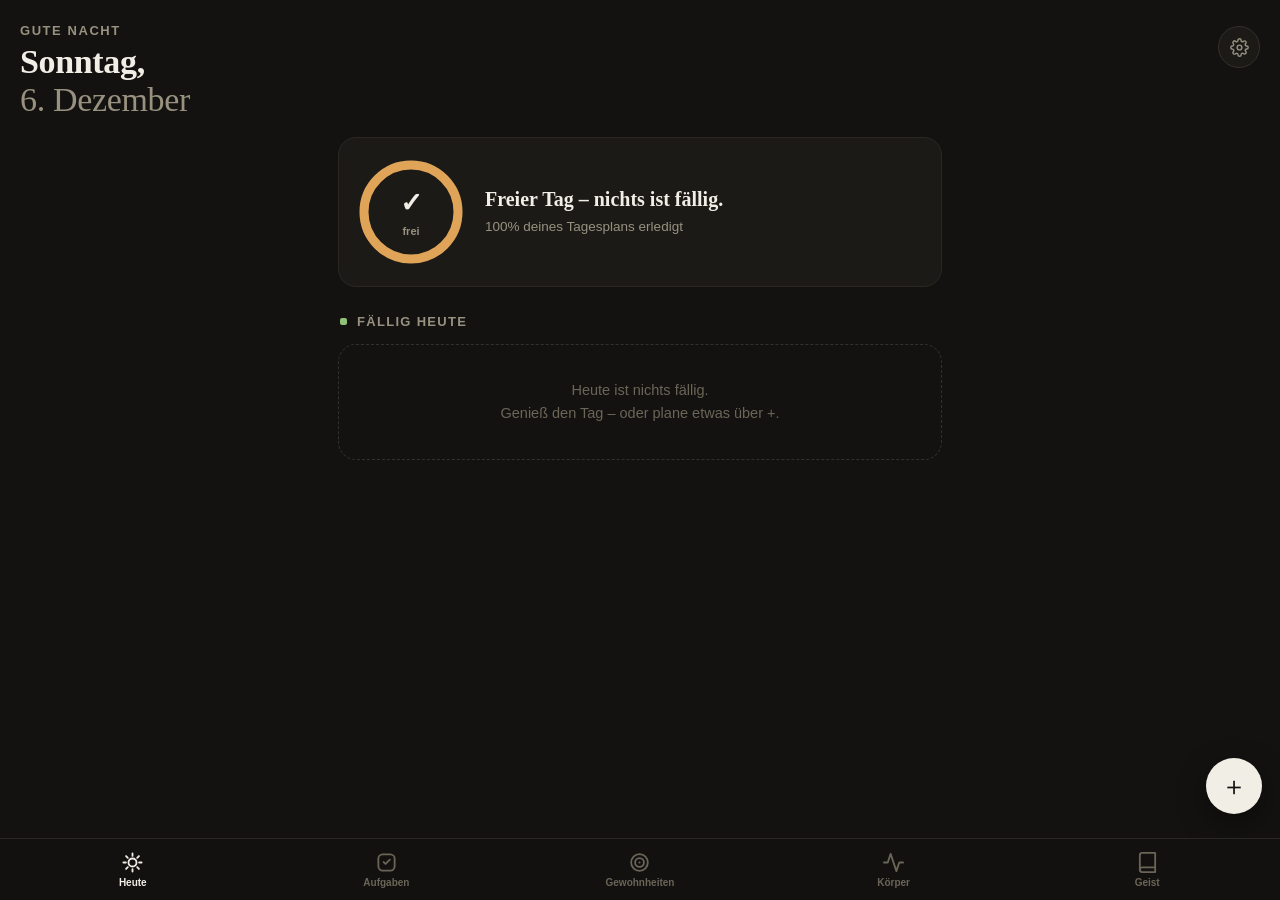
==== index.html @ 303cb633 "Add files via upload" ====
<!DOCTYPE html>
<html lang="de">
<head>
<meta charset="UTF-8">
<meta name="viewport" content="width=device-width, initial-scale=1.0, viewport-fit=cover">
<meta name="theme-color" content="#131210">
<title>Tagwerk</title>
<link rel="manifest" href="manifest.webmanifest">
<link rel="apple-touch-icon" href="apple-touch-icon.png">
<link rel="icon" type="image/png" sizes="192x192" href="icon-192.png">
<meta name="apple-mobile-web-app-capable" content="yes">
<meta name="apple-mobile-web-app-status-bar-style" content="black">
<meta name="apple-mobile-web-app-title" content="Tagwerk">
<style>
/* ============================================================
   MEIN TAG — Paper & Ink
   Warmes Tinten-Dunkel / Papier-Hell, Serifen-Akzente,
   Bottom-Sheets, Tages-Dashboard.
   ============================================================ */
:root {
  --bg: #131210;
  --surface: #1c1a17;
  --surface2: #262320;
  --border: #34302a;
  --hairline: #2b2823;
  --text: #f1eee6;
  --muted: #98917f;
  --faint: #6b6558;

  --todo: #8fc178;      /* Moos */
  --habit: #7aa5f0;     /* Kobalt */
  --avoid: #e8796a;     /* Ziegel */
  --sport: #e0a458;     /* Bernstein */
  --run: #52bfae;       /* Jade */
  --skill: #de8fbb;     /* Magenta */
  --media: #b394dd;     /* Flieder */

  --ink-on-accent: #16130d;
  --shadow: 0 10px 30px rgba(0,0,0,.4);
  --serif: ui-serif, Georgia, "Times New Roman", serif;
  --sans: -apple-system, BlinkMacSystemFont, "SF Pro Text", "Segoe UI", Roboto, sans-serif;
}
body.light {
  --bg: #f5f3ed;
  --surface: #fdfcf8;
  --surface2: #edeae1;
  --border: #ddd7c9;
  --hairline: #e6e1d5;
  --text: #23211b;
  --muted: #7d7666;
  --faint: #a9a291;

  --todo: #4c8040;
  --habit: #3061c9;
  --avoid: #bc4433;
  --sport: #a8721f;
  --run: #178272;
  --skill: #b04f8b;
  --media: #7752b3;

  --ink-on-accent: #fffdf6;
  --shadow: 0 10px 26px rgba(60,50,30,.12);
}

* { margin: 0; padding: 0; box-sizing: border-box; -webkit-tap-highlight-color: transparent; }
html { color-scheme: dark; }
body.light { color-scheme: light; }
body {
  background: var(--bg); color: var(--text);
  font-family: var(--sans); font-size: 16px; line-height: 1.45;
  min-height: 100dvh;
  padding-bottom: calc(86px + env(safe-area-inset-bottom));
  transition: background .3s, color .3s;
}

/* ---------- Kopf ---------- */
header.top {
  display: flex; align-items: flex-start; justify-content: space-between;
  padding: max(22px, env(safe-area-inset-top)) 20px 4px;
}
.overline { font-size: 13px; font-weight: 600; letter-spacing: .12em; text-transform: uppercase; color: var(--muted); }
h1.date {
  font-family: var(--serif); font-weight: 600; font-size: 34px; line-height: 1.12;
  letter-spacing: -.01em; margin-top: 2px;
}
h1.date em { font-style: normal; color: var(--muted); font-weight: 400; }
.gear {
  width: 42px; height: 42px; border-radius: 50%; flex-shrink: 0; margin-top: 4px;
  border: 1px solid var(--border); background: var(--surface); color: var(--muted);
  display: grid; place-items: center; cursor: pointer;
}
.gear svg { width: 19px; height: 19px; }

main { padding: 14px 18px 0; max-width: 640px; margin: 0 auto; }

.view { display: none; }
.view.visible { display: block; animation: viewIn .3s ease; }
@keyframes viewIn { from { opacity: 0; transform: translateY(6px); } to { opacity: 1; transform: none; } }

/* ---------- Abschnitts-Titel ---------- */
.sect { display: flex; align-items: baseline; gap: 10px; margin: 26px 2px 12px; }
.sect:first-child { margin-top: 10px; }
.sect .tick { width: 7px; height: 7px; border-radius: 2px; transform: translateY(-1px); }
.sect h2 { font-size: 13px; font-weight: 700; letter-spacing: .1em; text-transform: uppercase; color: var(--muted); flex: 1; }
.sect .sect-act {
  border: none; background: none; color: var(--muted); font-size: 13px; font-weight: 600;
  cursor: pointer; font-family: var(--sans);
}

/* ---------- Karten & Zeilen ---------- */
.card {
  background: var(--surface); border: 1px solid var(--hairline);
  border-radius: 18px; padding: 16px; margin-bottom: 10px;
}
.row {
  display: flex; align-items: center; gap: 13px;
  background: var(--surface); border: 1px solid var(--hairline);
  border-radius: 16px; padding: 13px 15px; margin-bottom: 8px;
  position: relative; touch-action: pan-y;
  animation: rowIn .3s ease backwards;
}
@keyframes rowIn { from { opacity: 0; transform: translateY(8px); } to { opacity: 1; transform: none; } }
.row .grow { flex: 1; min-width: 0; }
.row .t { font-size: 16px; font-weight: 600; overflow-wrap: break-word; }
.row .s { font-size: 13px; color: var(--muted); margin-top: 2px; display: flex; gap: 10px; flex-wrap: wrap; }
.row .s .prev { flex: 1 1 100%; min-width: 0; white-space: nowrap; overflow: hidden; text-overflow: ellipsis; }
.row.done .t { color: var(--faint); text-decoration: line-through; text-decoration-color: var(--faint); }

.ring-check {
  width: 27px; height: 27px; border-radius: 50%; flex-shrink: 0;
  border: 2px solid var(--border); background: transparent; color: var(--ink-on-accent);
  font-size: 15px; font-weight: 800; line-height: 1; cursor: pointer;
  display: grid; place-items: center; transition: background .18s, border-color .18s, transform .18s;
}
.ring-check.on { animation: pop .3s ease; }
@keyframes pop { 45% { transform: scale(1.22); } }

.overdue { color: var(--avoid); font-weight: 700; }
.chip-badge {
  font-size: 12px; font-weight: 700; padding: 2px 9px; border-radius: 999px;
  background: var(--surface2); color: var(--muted);
}

.empty-state {
  text-align: center; color: var(--faint); font-size: 14.5px; line-height: 1.6;
  padding: 34px 20px; border: 1px dashed var(--border); border-radius: 18px; margin-bottom: 10px;
}
.hint { font-size: 12.5px; color: var(--faint); margin: 2px 4px 12px; }

/* ---------- Segmente ---------- */
.seg { display: flex; gap: 4px; background: var(--surface2); border-radius: 12px; padding: 4px; margin: 6px 0 16px; }
.seg button {
  flex: 1; border: none; background: transparent; color: var(--muted);
  padding: 9px 2px; border-radius: 9px; font-size: 13.5px; font-weight: 700; cursor: pointer;
  font-family: var(--sans); transition: background .2s, color .2s;
}
.seg button.on { background: var(--surface); color: var(--text); box-shadow: 0 2px 8px rgba(0,0,0,.18); }
.seg button.on::after {
  content: ""; display: block; width: 16px; height: 3px; border-radius: 2px;
  margin: 3px auto 0; background: var(--seg-accent, var(--text));
}

/* ---------- Heute: Ring ---------- */
.today-hero { display: flex; align-items: center; gap: 20px; padding: 20px 18px; }
.ringwrap { position: relative; width: 108px; height: 108px; flex-shrink: 0; }
.ringwrap svg { width: 108px; height: 108px; transform: rotate(-90deg); }
.ring-bg { fill: none; stroke: var(--surface2); stroke-width: 9; }
.ring-fg {
  fill: none; stroke: var(--todo); stroke-width: 9; stroke-linecap: round;
  transition: stroke-dashoffset .7s cubic-bezier(.3,.9,.3,1), stroke .3s;
}
.ring-label {
  position: absolute; inset: 0; display: grid; place-items: center;
  font-family: var(--serif); font-size: 27px; font-weight: 600;
}
.ring-label small { display: block; font-family: var(--sans); font-size: 11px; color: var(--muted); text-align: center; font-weight: 600; }
.today-hero .msg { flex: 1; }
.today-hero .msg .m1 { font-family: var(--serif); font-size: 20px; font-weight: 600; line-height: 1.25; }
.today-hero .msg .m2 { font-size: 13.5px; color: var(--muted); margin-top: 5px; }

.shield-strip { display: flex; gap: 8px; overflow-x: auto; padding: 2px 2px 6px; scrollbar-width: none; }
.shield-strip::-webkit-scrollbar { display: none; }
.shield {
  flex-shrink: 0; display: flex; align-items: baseline; gap: 7px;
  border: 1px solid var(--hairline); background: var(--surface);
  border-radius: 999px; padding: 8px 14px; cursor: pointer;
}
.shield b { font-family: var(--serif); font-size: 17px; color: var(--avoid); }
.shield span { font-size: 13px; color: var(--muted); max-width: 130px; white-space: nowrap; overflow: hidden; text-overflow: ellipsis; }

.mini-ex { display: flex; flex-wrap: wrap; gap: 6px; margin-top: 10px; }
.mini-ex .me {
  font-size: 12.5px; font-weight: 600; padding: 4px 10px; border-radius: 999px;
  background: var(--surface2); color: var(--muted);
}
.mini-ex .me.on { background: color-mix(in srgb, var(--sport) 22%, transparent); color: var(--sport); }
.linklike { border: none; background: none; color: var(--muted); font-size: 13.5px; font-weight: 600; cursor: pointer; padding: 8px 2px; font-family: var(--sans); }
.linklike b { color: var(--text); }

/* ---------- Medien: Ordner-Kacheln ---------- */
.tiles { display: grid; grid-template-columns: 1fr 1fr; gap: 10px; }
.tile {
  border: 1px solid var(--hairline); background: var(--surface); border-radius: 18px;
  padding: 16px 14px; text-align: left; cursor: pointer; font-family: var(--sans);
  animation: rowIn .3s ease backwards;
}
.tile .ic { font-size: 26px; }
.tile .n { font-size: 15px; font-weight: 700; color: var(--text); margin-top: 8px; }
.tile .c { font-size: 12.5px; color: var(--muted); margin-top: 2px; }
.media-total { font-family: var(--serif); font-size: 17px; margin: 4px 2px 14px; color: var(--muted); }
.media-total b { color: var(--media); font-weight: 600; }
.tips-btn {
  width: 100%; display: flex; align-items: center; justify-content: center; gap: 8px;
  border: 1px solid var(--hairline); background: var(--surface); color: var(--media);
  border-radius: 14px; padding: 13px; font-size: 14.5px; font-weight: 700; cursor: pointer;
  font-family: var(--sans); margin-bottom: 14px;
}
.back-row { border: none; background: none; color: var(--muted); font-size: 14px; font-weight: 600; cursor: pointer; padding: 2px 2px 12px; font-family: var(--sans); }
.cat-title { font-family: var(--serif); font-size: 22px; font-weight: 600; margin: 0 2px 12px; }

/* Tier-Wertung (S–D) */
.tier-badge {
  min-width: 26px; height: 26px; padding: 0 7px; border-radius: 8px; flex-shrink: 0;
  display: inline-grid; place-items: center;
  font-size: 14px; font-weight: 800; color: #16130d; font-family: var(--sans);
}
.tier-row { display: flex; gap: 8px; }
.tier-row button {
  flex: 1; height: 48px; border-radius: 12px; border: 1px solid var(--hairline);
  background: var(--surface2); color: var(--muted);
  font-size: 17px; font-weight: 800; cursor: pointer; font-family: var(--sans);
  transition: background .15s, color .15s;
}
.tier-row button.on { color: #16130d; border-color: transparent; }
.tl-row { display: flex; gap: 12px; align-items: flex-start; padding: 11px 6px; border-bottom: 1px solid var(--hairline); border-radius: 12px; }
.tl-row:last-of-type { border-bottom: none; }
.tl-items { flex: 1; display: flex; flex-wrap: wrap; gap: 6px; padding-top: 2px; min-height: 27px; }
.tl-item {
  font-size: 13.5px; background: var(--surface2); border-radius: 8px; padding: 5px 11px;
  cursor: grab; user-select: none; -webkit-user-select: none;
}
.tl-empty { color: var(--faint); font-size: 13.5px; font-style: italic; padding-top: 4px; }
.tl-pool {
  display: flex; flex-wrap: wrap; gap: 6px; min-height: 42px; padding: 9px;
  border: 1px dashed var(--border); border-radius: 12px;
}
.tl-over { background: color-mix(in srgb, var(--media) 14%, transparent); }
.tl-dragging { opacity: .35; }
.tl-ghost {
  position: fixed; z-index: 300; pointer-events: none;
  transform: translate(-50%, -130%) rotate(2deg); box-shadow: var(--shadow);
}

/* Einklappbare Skills */
.skill-head { cursor: pointer; }
.skill-head .skill-chev { color: var(--faint); font-size: 18px; line-height: 1; transition: transform .25s; }
.skill-head.open .skill-chev { transform: rotate(90deg); }

/* ---------- Sport ---------- */
.ex-row .val {
  width: 74px; text-align: center; font-family: var(--serif); font-size: 19px; font-weight: 600;
  background: var(--surface2); border: 1px solid transparent; color: var(--text);
  border-radius: 11px; padding: 8px 4px; outline: none;
}
.ex-row .val:focus { border-color: var(--sport); }
.ex-row .unit { font-size: 12px; color: var(--faint); width: 32px; }
.ex-row .ring-check { pointer-events: none; }
.ex-row.done-ex .ring-check { background: var(--sport); border-color: var(--sport); }

.stat-grid { display: flex; gap: 9px; margin-bottom: 12px; }
.stat {
  flex: 1; background: var(--surface); border: 1px solid var(--hairline); border-radius: 16px;
  padding: 13px 8px; text-align: center;
}
.stat .v { font-family: var(--serif); font-size: 21px; font-weight: 600; }
.stat .l { font-size: 10.5px; font-weight: 700; letter-spacing: .07em; text-transform: uppercase; color: var(--faint); margin-top: 3px; }

.duo { display: flex; gap: 9px; margin-bottom: 12px; }
.duo button {
  flex: 1; border: none; border-radius: 14px; padding: 13px 6px;
  font-size: 14.5px; font-weight: 700; cursor: pointer; font-family: var(--sans);
}
.duo .solid { background: var(--duo-accent, var(--sport)); color: var(--ink-on-accent); }
.duo .ghost { background: var(--surface); border: 1px solid var(--hairline); color: var(--text); }

/* Kalender */
.cal-toggle {
  width: 100%; display: flex; align-items: center; justify-content: space-between;
  border: 1px solid var(--hairline); background: var(--surface); color: var(--text);
  border-radius: 14px; padding: 13px 15px; font-size: 14.5px; font-weight: 700;
  cursor: pointer; font-family: var(--sans); margin-bottom: 10px;
}
.cal-toggle .chev { color: var(--faint); transition: transform .25s; }
.cal-toggle.open .chev { transform: rotate(90deg); }
.cal { margin-bottom: 12px; }
.cal-head { display: flex; align-items: center; justify-content: space-between; margin: 4px 2px 10px; }
.cal-title { font-family: var(--serif); font-size: 18px; font-weight: 600; }
.cal-nav {
  width: 34px; height: 34px; border-radius: 10px; border: 1px solid var(--hairline);
  background: var(--surface); color: var(--muted); font-size: 17px; cursor: pointer;
}
.cal-dow { display: grid; grid-template-columns: repeat(7,minmax(0,1fr)); gap: 4px; margin-bottom: 4px; }
.cal-dow span { text-align: center; font-size: 10.5px; font-weight: 700; color: var(--faint); text-transform: uppercase; }
.cal-grid { display: grid; grid-template-columns: repeat(7,minmax(0,1fr)); gap: 4px; }
.cal-cell {
  height: 46px; min-width: 0;
  border-radius: 10px; border: 1px solid var(--hairline); background: var(--surface);
  display: flex; flex-direction: column; align-items: center; justify-content: center; gap: 2px;
  font-size: 13px; font-weight: 600; color: var(--muted); font-family: var(--serif);
}
.cal-cell.train { border-color: color-mix(in srgb, var(--sport) 55%, transparent); }
.cal-cell.today { color: var(--text); box-shadow: 0 0 0 2px var(--text) inset; }
.cal-cell.active { cursor: pointer; color: var(--text); }
.cal-cell.empty { visibility: hidden; }
.cal-dots { display: flex; gap: 3px; height: 5px; }
.cal-dots .dot { width: 5px; height: 5px; border-radius: 50%; }
.dot.cali { background: var(--sport); } .dot.run { background: var(--run); }

.step-row { cursor: pointer; }
.step-row .ring-check { pointer-events: none; }
.step-row.done .ring-check { background: var(--skill); border-color: var(--skill); }
.step-row.done .t { color: var(--faint); text-decoration: line-through; }

/* ---------- FAB & Tabbar ---------- */
#fab {
  position: fixed; right: 18px; bottom: calc(86px + env(safe-area-inset-bottom));
  width: 56px; height: 56px; border-radius: 50%; border: none; cursor: pointer;
  background: var(--text); color: var(--bg); font-size: 26px; line-height: 1;
  box-shadow: var(--shadow); display: grid; place-items: center; z-index: 40;
  transition: transform .2s, opacity .2s;
}
#fab:active { transform: scale(.92); }
#fab.hide { opacity: 0; pointer-events: none; transform: scale(.6); }

nav.tabs {
  position: fixed; left: 0; right: 0; bottom: 0; z-index: 50;
  display: flex; justify-content: space-around;
  padding: 8px 6px calc(8px + env(safe-area-inset-bottom));
  background: color-mix(in srgb, var(--bg) 82%, transparent);
  -webkit-backdrop-filter: blur(18px); backdrop-filter: blur(18px);
  border-top: 1px solid var(--hairline);
}
nav.tabs button {
  flex: 1; border: none; background: none; cursor: pointer; color: var(--faint);
  display: flex; flex-direction: column; align-items: center; gap: 3px;
  font-size: 10px; font-weight: 700; font-family: var(--sans); padding: 4px 0;
  transition: color .2s;
}
nav.tabs button svg { width: 23px; height: 23px; stroke-width: 1.9; }
nav.tabs button.on[data-tab="heute"]  { color: var(--text); }
nav.tabs button.on[data-tab="todo"]   { color: var(--todo); }
nav.tabs button.on[data-tab="habits"] { color: var(--habit); }
nav.tabs button.on[data-tab="media"]  { color: var(--media); }
nav.tabs button.on[data-tab="sport"]  { color: var(--sport); }

/* ---------- Bottom-Sheet ---------- */
.sheet-backdrop {
  position: fixed; inset: 0; z-index: 100; display: flex; align-items: flex-end;
  background: rgba(8,7,5,.55); -webkit-backdrop-filter: blur(3px); backdrop-filter: blur(3px);
  opacity: 0; transition: opacity .25s;
}
.sheet-backdrop.open { opacity: 1; }
.sheet {
  position: relative;
  width: 100%; max-width: 640px; margin: 0 auto; max-height: 88dvh; overflow-y: auto;
  background: var(--surface); border-radius: 24px 24px 0 0;
  padding: 10px 20px calc(26px + env(safe-area-inset-bottom));
  transform: translateY(100%); transition: transform .32s cubic-bezier(.25,.9,.3,1);
}
.sheet-backdrop.open .sheet { transform: none; }
.grab-zone { padding: 6px 0 12px; margin: -4px 0 4px; cursor: grab; touch-action: none; }
.grab { width: 44px; height: 5px; border-radius: 3px; background: var(--border); margin: 0 auto; }
.sheet-x {
  position: absolute; top: 12px; right: 14px; z-index: 5;
  width: 34px; height: 34px; border-radius: 50%; border: none; cursor: pointer;
  background: var(--surface2); color: var(--muted); font-size: 15px; line-height: 1;
  display: grid; place-items: center;
}
.sheet-x:active { background: var(--border); }
.sheet h3 { font-family: var(--serif); font-size: 23px; font-weight: 600; margin-bottom: 4px; }
.sheet .sub { font-size: 13px; color: var(--muted); margin-bottom: 14px; }
.sheet label { display: block; font-size: 12.5px; font-weight: 700; color: var(--muted); margin: 14px 2px 6px; letter-spacing: .04em; text-transform: uppercase; }
.sheet input[type=text], .sheet input[type=password], .sheet select, .sheet textarea {
  width: 100%; background: var(--surface2); border: 1px solid transparent; color: var(--text);
  border-radius: 13px; padding: 13px 14px; font-size: 16px; font-family: var(--sans); outline: none;
  -webkit-appearance: none; appearance: none;
}
.sheet input:focus, .sheet select:focus, .sheet textarea:focus { border-color: var(--sheet-accent, var(--text)); }
.sheet textarea { min-height: 130px; resize: vertical; line-height: 1.5; }
.sheet-actions { display: flex; gap: 9px; margin-top: 22px; }
.sheet-actions button {
  border: none; border-radius: 13px; padding: 14px 16px; font-size: 15.5px; font-weight: 700;
  cursor: pointer; font-family: var(--sans);
}
.sheet-actions .primary { flex: 1; background: var(--sheet-accent, var(--text)); color: var(--ink-on-accent); }
.sheet-actions .quiet { background: var(--surface2); color: var(--muted); }
.sheet-actions .danger { background: none; border: 1px solid var(--border); color: var(--avoid); }
.sheet-actions button:disabled { opacity: .5; }

.pickers { display: flex; gap: 9px; }
.pick {
  position: relative; flex: 1; display: flex; align-items: center; justify-content: center; gap: 7px;
  background: var(--surface2); border-radius: 13px; padding: 13px 8px;
  font-size: 14.5px; font-weight: 600; color: var(--muted);
}
.pick.set { color: var(--text); box-shadow: 0 0 0 1.5px var(--sheet-accent, var(--text)) inset; }
.pick input { position: absolute; inset: 0; opacity: 0; width: 100%; height: 100%; }
.pick input::-webkit-calendar-picker-indicator { position: absolute; inset: 0; width: 100%; height: 100%; opacity: 0; cursor: pointer; }

.answer { font-size: 15.5px; line-height: 1.65; white-space: pre-wrap; }
.answer.blank { color: var(--faint); font-style: italic; }
.meta-line { font-size: 12px; color: var(--faint); margin-top: 10px; }

.tip-card { border-left: 3px solid var(--media); background: var(--surface2); border-radius: 12px; padding: 12px 14px; margin-bottom: 9px; }
.tip-card .tt { font-size: 15px; font-weight: 700; }
.tip-card .ta { font-size: 13px; color: var(--muted); margin-top: 1px; }
.tip-card .tr { font-size: 13.5px; margin-top: 5px; color: var(--text); opacity: .85; }

.pp-card { border-left: 3px solid var(--sport); background: var(--surface2); border-radius: 12px; padding: 12px 14px; margin-bottom: 9px; }
.pp-card .pn { font-size: 15px; font-weight: 700; margin-bottom: 3px; }
.pp-card .pl { font-size: 13.5px; color: var(--muted); margin-top: 2px; }
.pp-up { color: var(--todo); font-weight: 700; } .pp-down { color: var(--avoid); font-weight: 700; }

.wd-row { display: flex; gap: 7px; }
.wd-row .wd {
  flex: 1; aspect-ratio: 1; border-radius: 12px; border: 1px solid var(--border);
  background: var(--surface2); color: var(--muted); font-size: 13px; font-weight: 700;
  cursor: pointer; font-family: var(--sans);
}
.wd-row .wd.on { background: var(--sport); border-color: var(--sport); color: var(--ink-on-accent); }

.pace-live { font-family: var(--serif); font-size: 19px; font-weight: 600; color: var(--run); margin-top: 14px; min-height: 24px; }

.kv { display: flex; justify-content: space-between; gap: 12px; padding: 10px 0; border-bottom: 1px solid var(--hairline); font-size: 15px; }
.kv:last-child { border-bottom: none; }
.kv .k { color: var(--muted); }
.kv .v { font-weight: 700; text-align: right; }

/* Erinnerungs-Stufen */
.lvl-list { display: flex; flex-direction: column; gap: 7px; }
.lvl {
  display: flex; align-items: center; gap: 12px; text-align: left; width: 100%;
  border: 1px solid var(--hairline); background: var(--surface2); color: var(--text);
  border-radius: 13px; padding: 12px 14px; cursor: pointer; font-family: var(--sans);
}
.lvl .dot-sel {
  width: 18px; height: 18px; border-radius: 50%; flex-shrink: 0;
  border: 2px solid var(--border); display: grid; place-items: center;
}
.lvl.on { border-color: var(--avoid); background: color-mix(in srgb, var(--avoid) 12%, transparent); }
.lvl.on .dot-sel { border-color: var(--avoid); }
.lvl.on .dot-sel::after { content: ""; width: 9px; height: 9px; border-radius: 50%; background: var(--avoid); }
.lvl .n { display: block; font-size: 15px; font-weight: 700; }
.lvl .d { display: block; font-size: 12.5px; color: var(--muted); margin-top: 1px; }

.toggle-row { display: flex; align-items: center; justify-content: space-between; padding: 12px 0; font-size: 15.5px; font-weight: 600; }
.switch { position: relative; width: 50px; height: 30px; }
.switch input { opacity: 0; width: 100%; height: 100%; position: absolute; z-index: 2; cursor: pointer; margin: 0; }
.switch .knob {
  position: absolute; inset: 0; border-radius: 999px; background: var(--surface2); transition: background .25s;
  border: 1px solid var(--border);
}
.switch .knob::after {
  content: ""; position: absolute; top: 3px; left: 3px; width: 22px; height: 22px; border-radius: 50%;
  background: var(--text); transition: transform .25s;
}
.switch input:checked + .knob { background: var(--todo); border-color: var(--todo); }
.switch input:checked + .knob::after { transform: translateX(20px); background: var(--ink-on-accent); }

@media (prefers-reduced-motion: reduce) {
  * { animation: none !important; transition: none !important; }
}
</style>
</head>
<body>

<header class="top">
  <div>
    <div class="overline" id="greet"></div>
    <h1 class="date" id="big-date"></h1>
  </div>
  <button class="gear" id="btn-settings" title="Einstellungen">
    <svg viewBox="0 0 24 24" fill="none" stroke="currentColor" stroke-width="1.8" stroke-linecap="round" stroke-linejoin="round"><circle cx="12" cy="12" r="3"/><path d="M19.4 15a1.65 1.65 0 0 0 .33 1.82l.06.06a2 2 0 1 1-2.83 2.83l-.06-.06a1.65 1.65 0 0 0-1.82-.33 1.65 1.65 0 0 0-1 1.51V21a2 2 0 1 1-4 0v-.09A1.65 1.65 0 0 0 9 19.4a1.65 1.65 0 0 0-1.82.33l-.06.06a2 2 0 1 1-2.83-2.83l.06-.06a1.65 1.65 0 0 0 .33-1.82 1.65 1.65 0 0 0-1.51-1H3a2 2 0 1 1 0-4h.09A1.65 1.65 0 0 0 4.6 9a1.65 1.65 0 0 0-.33-1.82l-.06-.06a2 2 0 1 1 2.83-2.83l.06.06a1.65 1.65 0 0 0 1.82.33H9a1.65 1.65 0 0 0 1-1.51V3a2 2 0 1 1 4 0v.09a1.65 1.65 0 0 0 1 1.51 1.65 1.65 0 0 0 1.82-.33l.06-.06a2 2 0 1 1 2.83 2.83l-.06.06a1.65 1.65 0 0 0-.33 1.82V9a1.65 1.65 0 0 0 1.51 1H21a2 2 0 1 1 0 4h-.09a1.65 1.65 0 0 0-1.51 1z"/></svg>
  </button>
</header>

<main>
  <!-- ============ HEUTE ============ -->
  <section class="view visible" id="view-heute"></section>

  <!-- ============ AUFGABEN ============ -->
  <section class="view" id="view-todo"></section>

  <!-- ============ GEWOHNHEITEN ============ -->
  <section class="view" id="view-habits">
    <div class="seg" id="habit-seg">
      <button data-hview="daily" class="on" style="--seg-accent: var(--habit)">Dranbleiben</button>
      <button data-hview="avoid" style="--seg-accent: var(--avoid)">Vermeiden</button>
    </div>
    <div id="habits-body"></div>
  </section>

  <!-- ============ MEDIEN ============ -->
  <section class="view" id="view-media">
    <div class="seg" id="media-seg" style="--seg-accent: var(--media)">
      <button data-media="book" class="on">Bücher</button>
      <button data-media="game">Spiele</button>
    </div>
    <div id="media-body"></div>
  </section>

  <!-- ============ SPORT ============ -->
  <section class="view" id="view-sport">
    <div class="seg" id="sport-seg">
      <button data-sview="training" class="on" style="--seg-accent: var(--sport)">Training</button>
      <button data-sview="runs" style="--seg-accent: var(--run)">Laufen</button>
      <button data-sview="skills" style="--seg-accent: var(--skill)">Skills</button>
    </div>
    <div id="sport-body"></div>
    <input type="file" id="run-photo" accept="image/*" hidden>
  </section>
</main>

<button id="fab" title="Hinzufügen">＋</button>

<nav class="tabs">
  <button data-tab="heute" class="on">
    <svg viewBox="0 0 24 24" fill="none" stroke="currentColor" stroke-linecap="round" stroke-linejoin="round"><circle cx="12" cy="12" r="4.2"/><path d="M12 2.5v2.6M12 18.9v2.6M2.5 12h2.6M18.9 12h2.6M5.3 5.3l1.8 1.8M16.9 16.9l1.8 1.8M18.7 5.3l-1.8 1.8M7.1 16.9l-1.8 1.8"/></svg>
    <span>Heute</span>
  </button>
  <button data-tab="todo">
    <svg viewBox="0 0 24 24" fill="none" stroke="currentColor" stroke-linecap="round" stroke-linejoin="round"><path d="M9 11.5l2 2 4.5-4.5"/><rect x="3.5" y="3.5" width="17" height="17" rx="4.5"/></svg>
    <span>Aufgaben</span>
  </button>
  <button data-tab="habits">
    <svg viewBox="0 0 24 24" fill="none" stroke="currentColor" stroke-linecap="round" stroke-linejoin="round"><circle cx="12" cy="12" r="8.7"/><circle cx="12" cy="12" r="4.6"/><circle cx="12" cy="12" r="1.1" fill="currentColor" stroke="none"/></svg>
    <span>Gewohnheiten</span>
  </button>
  <button data-tab="sport">
    <svg viewBox="0 0 24 24" fill="none" stroke="currentColor" stroke-linecap="round" stroke-linejoin="round"><polyline points="22 12 18 12 15 21 9 3 6 12 2 12"/></svg>
    <span>Körper</span>
  </button>
  <button data-tab="media">
    <svg viewBox="0 0 24 24" fill="none" stroke="currentColor" stroke-linecap="round" stroke-linejoin="round"><path d="M4 19.5A2.5 2.5 0 0 1 6.5 17H20"/><path d="M6.5 2H20v20H6.5A2.5 2.5 0 0 1 4 19.5v-15A2.5 2.5 0 0 1 6.5 2z"/></svg>
    <span>Geist</span>
  </button>
</nav>

<script>
/* ================================================================
   Helfer
   ================================================================ */
const $ = id => document.getElementById(id);
function isoDate(d) {
  return d.getFullYear() + "-" + String(d.getMonth() + 1).padStart(2, "0") + "-" + String(d.getDate()).padStart(2, "0");
}
function todayStr() { return isoDate(new Date()); }
function fmtDate(iso) {
  if (!iso) return "";
  const [y, m, d] = iso.split("-");
  return d + "." + m + "." + y;
}
const WD_SHORT = ["So", "Mo", "Di", "Mi", "Do", "Fr", "Sa"];
const MONTHS = ["Januar", "Februar", "März", "April", "Mai", "Juni", "Juli", "August", "September", "Oktober", "November", "Dezember"];
const MONTHS_SHORT = ["Jan.", "Feb.", "März", "Apr.", "Mai", "Juni", "Juli", "Aug.", "Sep.", "Okt.", "Nov.", "Dez."];
function fmtNice(iso) {
  const d = new Date(iso + "T00:00:00");
  return WD_SHORT[d.getDay()] + ", " + d.getDate() + ". " + MONTHS_SHORT[d.getMonth()];
}
function daysSince(ts) { return Math.floor((Date.now() - ts) / 86400000); }
function daysBetweenIso(a, b) {
  return Math.round((new Date(b + "T00:00:00") - new Date(a + "T00:00:00")) / 86400000);
}
function addDaysIso(iso, n) {
  const d = new Date(iso + "T00:00:00"); d.setDate(d.getDate() + n); return isoDate(d);
}
function esc(s) {
  return String(s).replace(/&/g, "&amp;").replace(/</g, "&lt;").replace(/>/g, "&gt;").replace(/"/g, "&quot;");
}
const uid = () => Date.now().toString(36) + Math.random().toString(36).slice(2, 6);

/* ================================================================
   Daten (voll kompatibel mit der bisherigen App)
   ================================================================ */
const STORE_KEY = "meinTagData";
function load() {
  try { return JSON.parse(localStorage.getItem(STORE_KEY)) || {}; }
  catch { return {}; }
}
const data = Object.assign(
  { todos: [], dailies: [], avoids: [], knows: [], books: [], mediaTips: {}, bookTips: null, sport: null, usage: { input: 0, output: 0, cost: 0 } },
  load()
);

// Handstand-Etappen (Standard-Skill, wird beim ersten Start in die Skill-Liste übernommen)
const DEFAULT_HANDSTAND_STEPS = [
  "Handgelenke aufwärmen & Hollow-Body-Hold 3×20 Sek.",
  "Pike Push-ups 3×8 – baut die Schulterkraft auf",
  "Wall Walk: mit den Füßen die Wand hochlaufen, 3×3",
  "Wandhandstand (Bauch zur Wand), 3×20 Sek. halten",
  "Wandhandstand (Rücken zur Wand), Balance suchen, 3×30 Sek.",
  "Kurz von der Wand lösen, frei halten 3–5 Sek.",
  "Freier Handstand 15+ Sek."
];

/* Eskalationsstufen der Erinnerungen */
const NAG_LEVELS = {
  sanft:     { label: "Sanft",     desc: "Ein Hinweis, alle 4 Stunden.",        everyMin: 240, max: 1, wall: false },
  normal:    { label: "Normal",    desc: "Alle 2 Stunden, freundlich.",          everyMin: 120, max: 2, wall: false },
  penetrant: { label: "Penetrant", desc: "Alle 30 Minuten. Mit Nachdruck.",      everyMin: 30,  max: 3, wall: true },
  gnadenlos: { label: "Gnadenlos", desc: "Alle 10 Minuten. Du hast es so gewollt.", everyMin: 10, max: 6, wall: true }
};

function normalizeData() {
  if (!data.usage) data.usage = { input: 0, output: 0, cost: 0 };
  if (!Array.isArray(data.todos)) data.todos = [];
  if (!Array.isArray(data.dailies)) data.dailies = [];
  if (!Array.isArray(data.avoids)) data.avoids = [];
  if (!Array.isArray(data.books)) data.books = [];
  if (!data.sport) data.sport = {};
  if (!Array.isArray(data.sport.trainingDays)) data.sport.trainingDays = [1, 2, 4, 5];
  if (!data.sport.log || typeof data.sport.log !== "object") data.sport.log = {};
  if (!Array.isArray(data.sport.runs)) data.sport.runs = [];
  if (!Array.isArray(data.sport.customEx)) data.sport.customEx = [];
  data.sport.customEx = data.sport.customEx.filter(e => e && e.name);
  if (!Array.isArray(data.sport.removedEx)) data.sport.removedEx = [];
  // Skills: alte Handstand-Struktur in die neue Skill-Liste überführen
  if (!Array.isArray(data.sport.skillList)) {
    const hs = (data.sport.skills && data.sport.skills.handstand) || { done: [] };
    data.sport.skillList = [{
      id: "handstand", name: "Handstand", emoji: "🤸",
      steps: DEFAULT_HANDSTAND_STEPS.slice(),
      done: Array.isArray(hs.done) ? hs.done.slice() : []
    }];
  }
  data.sport.skillList.forEach(sk => {
    if (!Array.isArray(sk.steps)) sk.steps = [];
    if (!Array.isArray(sk.done)) sk.done = [];
  });
  // Medien: Typ-Kennung + Sterne (1–5) in Tiers (S–D) überführen
  data.books.forEach(b => { if (!b.media) b.media = "book"; });
  // Filme & Serien gibt es nicht mehr (läuft über Letterboxd)
  data.books = data.books.filter(b => b.media !== "screen");
  if (data.mediaTips && typeof data.mediaTips === "object") delete data.mediaTips.screen;
  const R2T = { 5: "S", 4: "A", 3: "B", 2: "C", 1: "D" };
  data.books.forEach(b => {
    if (!b.tier && b.rating) b.tier = R2T[b.rating] || "";
    delete b.rating;
  });
  if (!data.mediaTips || typeof data.mediaTips !== "object") data.mediaTips = {};
  if (data.bookTips && !data.mediaTips.book) { data.mediaTips.book = data.bookTips; data.bookTips = null; }
  // Erinnerungen
  if (!data.notify || typeof data.notify !== "object") data.notify = {};
  if (typeof data.notify.on !== "boolean") data.notify.on = false;
  if (!NAG_LEVELS[data.notify.level]) data.notify.level = "penetrant";
  if (typeof data.notify.night !== "boolean") data.notify.night = true;
  if (!data.notify.lastFire || typeof data.notify.lastFire !== "object") data.notify.lastFire = {};
}
normalizeData();
function save() { localStorage.setItem(STORE_KEY, JSON.stringify(data)); }

/* ================================================================
   Theme
   ================================================================ */
const THEME_KEY = "meinTagTheme";
function applyTheme() {
  const light = localStorage.getItem(THEME_KEY) === "light";
  document.body.classList.toggle("light", light);
  document.querySelector('meta[name="theme-color"]').setAttribute("content", light ? "#f5f3ed" : "#131210");
}
applyTheme();

/* ================================================================
   Kopf: Begrüßung + Datum
   ================================================================ */
(() => {
  const now = new Date();
  const h = now.getHours();
  $("greet").textContent = h < 5 ? "Gute Nacht" : h < 11 ? "Guten Morgen" : h < 18 ? "Guten Tag" : "Guten Abend";
  const wd = ["Sonntag", "Montag", "Dienstag", "Mittwoch", "Donnerstag", "Freitag", "Samstag"][now.getDay()];
  $("big-date").innerHTML = esc(wd) + ",<br><em>" + now.getDate() + ". " + MONTHS[now.getMonth()] + "</em>";
})();

/* ================================================================
   Bottom-Sheet
   ================================================================ */
function openSheet(html, { accent } = {}) {
  const backdrop = document.createElement("div");
  backdrop.className = "sheet-backdrop";
  const sheet = document.createElement("div");
  sheet.className = "sheet";
  if (accent) sheet.style.setProperty("--sheet-accent", accent);
  sheet.innerHTML = '<div class="grab-zone"><div class="grab"></div></div>'
    + '<button class="sheet-x" title="Schließen">✕</button>' + html;
  backdrop.appendChild(sheet);
  document.body.appendChild(backdrop);
  requestAnimationFrame(() => backdrop.classList.add("open"));

  const close = () => {
    sheet.style.transform = "";
    backdrop.style.opacity = "";
    backdrop.classList.remove("open");
    setTimeout(() => backdrop.remove(), 280);
  };
  backdrop.addEventListener("click", e => { if (e.target === backdrop) close(); });
  sheet.querySelector(".sheet-x").addEventListener("click", close);

  // Runterwischen zum Schließen – am Griff immer, sonst nur wenn oben angekommen
  let sy = 0, dy = 0, drag = false, pid = null;
  sheet.addEventListener("pointerdown", e => {
    if (e.pointerType === "mouse" && e.button !== 0) return;
    const onGrab = !!e.target.closest(".grab-zone");
    const onControl = !!e.target.closest("input, textarea, select, button, .tl-item, .trail-chip, .row");
    if (!onGrab && (sheet.scrollTop > 0 || onControl)) return;
    sy = e.clientY; dy = 0; drag = true; pid = e.pointerId;
    sheet.style.transition = "none";
  });
  sheet.addEventListener("pointermove", e => {
    if (!drag || e.pointerId !== pid) return;
    dy = e.clientY - sy;
    if (dy < 0) dy /= 5;                       // nach oben spürbarer Widerstand
    if (dy > 4) { try { sheet.setPointerCapture(pid); } catch {} }
    sheet.style.transform = "translateY(" + dy + "px)";
    if (dy > 0) backdrop.style.opacity = String(Math.max(0.15, 1 - dy / 480));
  });
  const endDrag = () => {
    if (!drag) return;
    drag = false;
    sheet.style.transition = "";
    if (dy > 110) { close(); return; }
    sheet.style.transform = "";
    backdrop.style.opacity = "";
  };
  sheet.addEventListener("pointerup", endDrag);
  sheet.addEventListener("pointercancel", endDrag);

  return { sheet, close };
}

/* ================================================================
   Wischgesten (rechts = Aktion, links = löschen)
   ================================================================ */
function enableSwipe(el, { onRight, onDelete }) {
  el.style.touchAction = "pan-y";
  let sx = 0, sy = 0, dx = 0, active = false, decided = false, horiz = false, pid = null, swiped = false;
  el.addEventListener("pointerdown", e => {
    if (e.pointerType === "mouse" && e.button !== 0) return;
    sx = e.clientX; sy = e.clientY; dx = 0; active = true; decided = false; horiz = false; pid = e.pointerId;
    el.style.transition = "none";
  });
  el.addEventListener("pointermove", e => {
    if (!active || e.pointerId !== pid) return;
    const mx = e.clientX - sx, my = e.clientY - sy;
    if (!decided && (Math.abs(mx) > 8 || Math.abs(my) > 8)) {
      decided = true; horiz = Math.abs(mx) > Math.abs(my);
      if (horiz) { try { el.setPointerCapture(pid); } catch {} }
    }
    if (!horiz) return;
    dx = mx;
    el.style.transform = "translateX(" + dx + "px)";
    el.style.background = dx > 0 ? "rgba(143,193,120,.16)" : dx < 0 ? "rgba(232,121,106,.16)" : "";
  });
  const end = () => {
    if (!active) return; active = false;
    swiped = horiz && Math.abs(dx) > 10;
    el.style.transition = "transform .22s ease, background .22s ease, opacity .22s ease";
    const TH = 70;
    if (horiz && dx <= -TH && onDelete) {
      el.style.transform = "translateX(-110%)"; el.style.opacity = "0";
      setTimeout(onDelete, 200);
    } else {
      el.style.transform = ""; el.style.background = "";
      if (horiz && dx >= TH && onRight) onRight();
    }
  };
  el.addEventListener("pointerup", end);
  el.addEventListener("pointercancel", end);
  el.addEventListener("click", e => { if (swiped) { e.stopPropagation(); e.preventDefault(); swiped = false; } }, true);
}

/* ================================================================
   Claude-API (eigener Schlüssel, nur lokal gespeichert)
   ================================================================ */
const KEY_STORE = "meinTagApiKey";
function getApiKey() { return localStorage.getItem(KEY_STORE) || ""; }

const PRICES = {
  "claude-opus-4-8":  { input: 5, output: 25, cacheWrite: 6.25, cacheRead: 0.5 },
  "claude-haiku-4-5": { input: 1, output: 5,  cacheWrite: 1.25, cacheRead: 0.1 }
};
function usdCost(u, model) {
  const p = PRICES[model] || PRICES["claude-haiku-4-5"];
  return (u.input_tokens || 0) * p.input / 1e6
       + (u.output_tokens || 0) * p.output / 1e6
       + (u.cache_creation_input_tokens || 0) * p.cacheWrite / 1e6
       + (u.cache_read_input_tokens || 0) * p.cacheRead / 1e6;
}
function fmtCost(c) { return "$" + c.toFixed(4); }

async function callClaude({ system, userText, maxTokens = 4096, tools = null, model = "claude-haiku-4-5", image = null }) {
  const apiKey = getApiKey();
  if (!apiKey) {
    alert("Bitte trage zuerst in den Einstellungen (Zahnrad oben rechts) deinen API-Schlüssel ein.");
    return null;
  }
  let content = userText;
  if (image) {
    content = [
      { type: "image", source: { type: "base64", media_type: image.mediaType, data: image.data } },
      { type: "text", text: userText }
    ];
  }
  const messages = [{ role: "user", content }];
  let cost = 0, tokIn = 0, tokOut = 0, response = null;
  for (let i = 0; i < 6; i++) {
    const reqBody = { model, max_tokens: maxTokens, system, messages };
    if (tools) reqBody.tools = tools;
    const res = await fetch("https://api.anthropic.com/v1/messages", {
      method: "POST",
      headers: {
        "content-type": "application/json",
        "x-api-key": apiKey,
        "anthropic-version": "2023-06-01",
        "anthropic-dangerous-direct-browser-access": "true"
      },
      body: JSON.stringify(reqBody)
    });
    const body = await res.json();
    if (!res.ok) {
      if (res.status === 401) throw new Error("Der API-Schlüssel wurde nicht akzeptiert. Prüfe ihn in den Einstellungen.");
      throw new Error(body?.error?.message || res.statusText);
    }
    cost += usdCost(body.usage || {}, model);
    tokIn += body.usage?.input_tokens || 0;
    tokOut += body.usage?.output_tokens || 0;
    response = body;
    if (body.stop_reason === "pause_turn") {
      messages.push({ role: "assistant", content: body.content });
      continue;
    }
    break;
  }
  if (response.stop_reason === "refusal") throw new Error("Claude hat diese Anfrage abgelehnt.");
  const text = (response.content || []).filter(b => b.type === "text").map(b => b.text).join("\n").trim();
  if (!text) throw new Error("Es kam keine Text-Antwort zurück. Versuche es noch einmal.");
  data.usage.cost += cost;
  data.usage.input += tokIn;
  data.usage.output += tokOut;
  save();
  return { text, cost };
}

/* ================================================================
   Navigation + FAB
   ================================================================ */
let currentTab = "heute";
let habitView = "daily";
let mediaView = "book";
let sportView = "training";
let booksView = null;

document.querySelectorAll("nav.tabs button").forEach(btn => {
  btn.addEventListener("click", () => switchTab(btn.dataset.tab));
});
function switchTab(tab) {
  currentTab = tab;
  document.querySelectorAll("nav.tabs button").forEach(b => b.classList.toggle("on", b.dataset.tab === tab));
  document.querySelectorAll(".view").forEach(v => v.classList.toggle("visible", v.id === "view-" + tab));
  renderCurrent();
  updateFab();
  window.scrollTo({ top: 0 });
}
function renderCurrent() {
  if (currentTab === "heute") renderToday();
  else if (currentTab === "todo") renderTodos();
  else if (currentTab === "habits") renderHabits();
  else if (currentTab === "media") renderMedia();
  else if (currentTab === "sport") renderSport();
}
function rerenderAll() {
  renderCurrent();
  if (typeof updateBadge === "function") updateBadge();
}

const fab = $("fab");
function fabAction() {
  if (currentTab === "heute" || currentTab === "todo") return openTodoSheet;
  if (currentTab === "habits") return habitView === "daily" ? openDailySheet : openAvoidSheet;
  if (currentTab === "media") return openMediaSheet;
  if (currentTab === "sport") {
    if (sportView === "training") return openExerciseSheet;
    if (sportView === "runs") return () => openRunSheet(null);
    return openSkillSheet; // Skills
  }
  return null;
}
function updateFab() { fab.classList.toggle("hide", !fabAction()); }
fab.addEventListener("click", () => { const a = fabAction(); if (a) a(); });

/* ================================================================
   HEUTE — das Tages-Dashboard
   ================================================================ */
function habitState(h) {
  const today = todayStr();
  const interval = h.interval || 1;
  const gap = h.lastDone ? daysBetweenIso(h.lastDone, today) : Infinity;
  const alive = h.lastDone && gap <= interval;
  const doneToday = h.lastDone === today;
  const nextDue = h.lastDone ? addDaysIso(h.lastDone, interval) : today;
  const due = !doneToday && nextDue <= today;
  return { interval, doneToday, due, nextDue, streak: alive ? h.streak : 0 };
}
function toggleDailyHabit(h) {
  const today = todayStr();
  if (h.lastDone === today) {
    h.streak = h.prevStreak;
    h.lastDone = h.prevLastDone;
  } else {
    h.prevStreak = h.streak;
    h.prevLastDone = h.lastDone;
    const g = h.lastDone ? daysBetweenIso(h.lastDone, today) : Infinity;
    h.streak = (h.lastDone && g <= (h.interval || 1)) ? h.streak + 1 : 1;
    h.lastDone = today;
  }
  save(); rerenderAll();
}
function resetAvoid(a) {
  if (confirm("Rückfall bei „" + a.title + "“? Der Zähler startet neu bei 0.")) {
    a.since = Date.now(); save(); rerenderAll();
  }
}
function freqLabel(n) {
  if (n === 1) return "Täglich";
  if (n === 7) return "1x pro Woche";
  if (n === 14) return "Alle 2 Wochen";
  return "Alle " + n + " Tage";
}

function renderToday() {
  const box = $("view-heute");
  const today = todayStr();

  // Tagesplan zusammenstellen
  const dueTodos = data.todos.filter(t => t.deadline && t.deadline <= today);
  const habitStates = data.dailies.map(h => ({ h, st: habitState(h) }));
  const planHabits = habitStates.filter(x => x.st.due || x.st.doneToday);
  const isTrainDay = data.sport.trainingDays.includes(new Date().getDay()) && allEx().length > 0;
  const trainedToday = data.sport.log[today] && Object.keys(data.sport.log[today]).length > 0;

  let total = dueTodos.length + planHabits.length + (isTrainDay ? 1 : 0);
  let done = dueTodos.filter(t => t.done).length + planHabits.filter(x => x.st.doneToday).length + ((isTrainDay && trainedToday) ? 1 : 0);
  const pct = total ? Math.round(done / total * 100) : 100;
  const C = 2 * Math.PI * 47;

  let msg;
  if (total === 0) msg = "Freier Tag – nichts ist fällig.";
  else if (done === total) msg = "Alles geschafft. Stark!";
  else if (done === 0) msg = total + (total === 1 ? " Punkt steht" : " Punkte stehen") + " heute an.";
  else msg = "Noch " + (total - done) + " von " + total + " offen.";

  let html = `
    <div class="card today-hero">
      <div class="ringwrap">
        <svg viewBox="0 0 108 108">
          <circle class="ring-bg" cx="54" cy="54" r="47"/>
          <circle class="ring-fg" cx="54" cy="54" r="47" stroke-dasharray="${C.toFixed(1)}"
            stroke-dashoffset="${(C * (1 - (total ? done / total : 1))).toFixed(1)}"
            style="stroke:${done === total && total > 0 ? "var(--todo)" : "var(--sport)"}"/>
        </svg>
        <div class="ring-label"><div>${total ? done + "<small>von " + total + "</small>" : "✓<small>frei</small>"}</div></div>
      </div>
      <div class="msg">
        <div class="m1">${esc(msg)}</div>
        <div class="m2">${pct}% deines Tagesplans erledigt</div>
      </div>
    </div>`;

  // Fällig heute
  html += `<div class="sect"><span class="tick" style="background:var(--todo)"></span><h2>Fällig heute</h2></div>`;
  box.innerHTML = html;

  const planWrap = document.createElement("div");
  if (!dueTodos.length && !planHabits.length && !isTrainDay) {
    planWrap.innerHTML = '<div class="empty-state">Heute ist nichts fällig.<br>Genieß den Tag – oder plane etwas über +.</div>';
  }

  dueTodos.sort((a, b) => (a.done - b.done)).forEach((t, i) => {
    const overdue = !t.done && t.deadline < today;
    const row = document.createElement("div");
    row.className = "row" + (t.done ? " done" : "");
    row.style.animationDelay = (i * .04) + "s";
    row.innerHTML = `
      <button class="ring-check ${t.done ? "on" : ""}" style="${t.done ? "background:var(--todo);border-color:var(--todo)" : ""}">${t.done ? "✓" : ""}</button>
      <div class="grow"><div class="t">${esc(t.title)}</div>
      <div class="s">${overdue ? '<span class="overdue">Überfällig · ' + fmtNice(t.deadline) + "</span>" : "Aufgabe" + (t.deadlineTime ? " · " + t.deadlineTime + " Uhr" : "")}</div></div>`;
    row.querySelector(".ring-check").addEventListener("click", () => { t.done = !t.done; save(); rerenderAll(); });
    planWrap.appendChild(row);
  });

  planHabits.forEach(({ h, st }, i) => {
    const row = document.createElement("div");
    row.className = "row" + (st.doneToday ? " done" : "");
    row.style.animationDelay = ((dueTodos.length + i) * .04) + "s";
    row.innerHTML = `
      <button class="ring-check ${st.doneToday ? "on" : ""}" style="${st.doneToday ? "background:var(--habit);border-color:var(--habit)" : ""}">${st.doneToday ? "✓" : ""}</button>
      <div class="grow"><div class="t">${esc(h.title)}</div>
      <div class="s">Gewohnheit · ${st.streak > 0 ? "Streak " + st.streak : freqLabel(st.interval)}</div></div>`;
    row.querySelector(".ring-check").addEventListener("click", () => toggleDailyHabit(h));
    planWrap.appendChild(row);
  });

  if (isTrainDay) {
    const todayLog = data.sport.log[today] || {};
    const row = document.createElement("div");
    row.className = "row" + (trainedToday ? " done" : "");
    row.style.cursor = "pointer";
    const chips = allEx().map(ex =>
      `<span class="me ${todayLog[ex.name] ? "on" : ""}">${esc(ex.name)}${todayLog[ex.name] ? " " + todayLog[ex.name] : ""}</span>`
    ).join("");
    row.innerHTML = `
      <button class="ring-check ${trainedToday ? "on" : ""}" style="${trainedToday ? "background:var(--sport);border-color:var(--sport)" : ""}">${trainedToday ? "✓" : ""}</button>
      <div class="grow"><div class="t">Training</div><div class="mini-ex">${chips}</div></div>`;
    row.addEventListener("click", () => { sportView = "training"; switchTab("sport"); });
    planWrap.appendChild(row);
  }

  // Läufe heute
  const todayRuns = data.sport.runs.filter(r => r.date === today);
  todayRuns.forEach(r => {
    const row = document.createElement("div");
    row.className = "row done";
    row.innerHTML = `<button class="ring-check on" style="background:var(--run);border-color:var(--run)">✓</button>
      <div class="grow"><div class="t">Lauf</div><div class="s">${r.km.toFixed(2).replace(".", ",")} km · ${fmtDur(r.durSec)} · ${fmtPace(r.durSec, r.km)}</div></div>`;
    planWrap.appendChild(row);
  });
  box.appendChild(planWrap);

  // Weitere offene Aufgaben (ohne heutige Deadline)
  const otherOpen = data.todos.filter(t => !t.done && !(t.deadline && t.deadline <= today));
  if (otherOpen.length) {
    const link = document.createElement("button");
    link.className = "linklike";
    link.innerHTML = `<b>${otherOpen.length}</b> weitere offene ${otherOpen.length === 1 ? "Aufgabe" : "Aufgaben"} ansehen →`;
    link.addEventListener("click", () => switchTab("todo"));
    box.appendChild(link);
  }

  // Vermeiden-Zähler
  if (data.avoids.length) {
    const sect = document.createElement("div");
    sect.className = "sect";
    sect.innerHTML = '<span class="tick" style="background:var(--avoid)"></span><h2>Vermeiden</h2>';
    box.appendChild(sect);
    const strip = document.createElement("div");
    strip.className = "shield-strip";
    data.avoids.forEach(a => {
      const el = document.createElement("div");
      el.className = "shield";
      el.innerHTML = `<b>${daysSince(a.since)}</b><span>${daysSince(a.since) === 1 ? "Tag" : "Tage"} · ${esc(a.title)}</span>`;
      el.addEventListener("click", () => { habitView = "avoid"; switchTab("habits"); });
      strip.appendChild(el);
    });
    box.appendChild(strip);
  }
}

/* ================================================================
   AUFGABEN
   ================================================================ */
function renderTodos() {
  const box = $("view-todo");
  box.innerHTML = "";
  const open = data.todos.filter(t => !t.done).sort((a, b) => (a.deadline || "9999").localeCompare(b.deadline || "9999"));
  const finished = data.todos.filter(t => t.done);

  const sect = document.createElement("div");
  sect.className = "sect";
  sect.innerHTML = `<span class="tick" style="background:var(--todo)"></span><h2>Offen</h2><span class="chip-badge">${open.length}</span>`;
  box.appendChild(sect);

  if (!open.length) {
    box.insertAdjacentHTML("beforeend", '<div class="empty-state">Nichts offen.<br>Neue Aufgabe über den +&#8209;Knopf.</div>');
  } else {
    box.insertAdjacentHTML("beforeend", '<div class="hint">Wischen: rechts = abhaken · links = löschen</div>');
  }
  const today = todayStr();
  open.forEach((t, i) => box.appendChild(todoRow(t, i, today)));

  if (finished.length) {
    const s2 = document.createElement("div");
    s2.className = "sect";
    s2.innerHTML = `<span class="tick" style="background:var(--faint)"></span><h2>Erledigt</h2><span class="chip-badge">${finished.length}</span>`;
    box.appendChild(s2);
    finished.forEach((t, i) => box.appendChild(todoRow(t, i, today)));
  }
}
function todoRow(t, i, today) {
  const overdue = !t.done && t.deadline && t.deadline < today;
  const row = document.createElement("div");
  row.className = "row" + (t.done ? " done" : "");
  row.style.animationDelay = (i * .03) + "s";
  const meta = [];
  if (t.deadline) meta.push((overdue ? '<span class="overdue">' : "<span>") + fmtNice(t.deadline) + (overdue ? " · überfällig</span>" : "</span>"));
  if (t.deadlineTime) meta.push("<span>" + t.deadlineTime + " Uhr</span>");
  row.innerHTML = `
    <button class="ring-check ${t.done ? "on" : ""}" style="${t.done ? "background:var(--todo);border-color:var(--todo)" : ""}">${t.done ? "✓" : ""}</button>
    <div class="grow"><div class="t">${esc(t.title)}</div>${meta.length ? '<div class="s">' + meta.join("") + "</div>" : ""}</div>`;
  const toggle = () => { t.done = !t.done; save(); rerenderAll(); };
  row.querySelector(".ring-check").addEventListener("click", toggle);
  enableSwipe(row, {
    onRight: toggle,
    onDelete: () => { data.todos = data.todos.filter(x => x.id !== t.id); save(); rerenderAll(); }
  });
  return row;
}

function openTodoSheet() {
  const { sheet, close } = openSheet(`
    <h3>Neue Aufgabe</h3>
    <div class="sub">Was willst du erledigen?</div>
    <input type="text" id="sh-todo-title" placeholder="z.B. Zimmer aufräumen" autocomplete="off">
    <label>Frist (optional)</label>
    <div class="pickers">
      <div class="pick" id="pick-date"><span>📅</span><span id="pick-date-l">Datum</span><input type="date" id="sh-todo-date"></div>
      <div class="pick" id="pick-time"><span>🕐</span><span id="pick-time-l">Uhrzeit</span><input type="time" id="sh-todo-time"></div>
    </div>
    <div class="sheet-actions">
      <button class="quiet" data-act="cancel">Abbrechen</button>
      <button class="primary" data-act="save">Hinzufügen</button>
    </div>`, { accent: "var(--todo)" });
  const dateI = sheet.querySelector("#sh-todo-date"), timeI = sheet.querySelector("#sh-todo-time");
  const upd = () => {
    sheet.querySelector("#pick-date-l").textContent = dateI.value ? fmtNice(dateI.value) : "Datum";
    sheet.querySelector("#pick-date").classList.toggle("set", !!dateI.value);
    sheet.querySelector("#pick-time-l").textContent = timeI.value ? timeI.value + " Uhr" : "Uhrzeit";
    sheet.querySelector("#pick-time").classList.toggle("set", !!timeI.value);
  };
  dateI.addEventListener("change", upd);
  timeI.addEventListener("change", upd);
  sheet.querySelector('[data-act="cancel"]').addEventListener("click", close);
  sheet.querySelector('[data-act="save"]').addEventListener("click", () => {
    const title = sheet.querySelector("#sh-todo-title").value.trim();
    if (!title) return;
    data.todos.push({ id: uid(), title, deadline: dateI.value, deadlineTime: timeI.value, done: false });
    save(); close(); rerenderAll();
  });
  setTimeout(() => sheet.querySelector("#sh-todo-title").focus(), 350);
}

/* ================================================================
   GEWOHNHEITEN
   ================================================================ */
document.querySelectorAll("#habit-seg button").forEach(b => {
  b.addEventListener("click", () => {
    habitView = b.dataset.hview;
    document.querySelectorAll("#habit-seg button").forEach(x => x.classList.toggle("on", x.dataset.hview === habitView));
    renderHabits(); updateFab();
  });
});

function renderHabits() {
  document.querySelectorAll("#habit-seg button").forEach(x => x.classList.toggle("on", x.dataset.hview === habitView));
  const box = $("habits-body");
  box.innerHTML = "";
  if (habitView === "daily") renderDailies(box); else renderAvoids(box);
}

function renderDailies(box) {
  if (!data.dailies.length) {
    box.innerHTML = '<div class="empty-state">Noch keine Gewohnheiten.<br>Leg über + die erste an – z.B. „20 Min lesen“.</div>';
    return;
  }
  box.insertAdjacentHTML("beforeend", '<div class="hint">Wischen: rechts = abhaken · links = löschen</div>');
  data.dailies.forEach((h, i) => {
    const st = habitState(h);
    const row = document.createElement("div");
    row.className = "row";
    row.style.animationDelay = (i * .03) + "s";
    let status;
    if (st.doneToday) status = "Heute erledigt";
    else if (st.due) status = '<span style="color:var(--habit);font-weight:700">Jetzt fällig</span>';
    else status = "Nächste: " + fmtNice(st.nextDue);
    row.innerHTML = `
      <button class="ring-check ${st.doneToday ? "on" : ""}" style="${st.doneToday ? "background:var(--habit);border-color:var(--habit)" : ""}">${st.doneToday ? "✓" : ""}</button>
      <div class="grow">
        <div class="t">${esc(h.title)}</div>
        <div class="s"><span>🔥 ${st.streak}</span><span>${freqLabel(st.interval)}</span><span>${status}</span></div>
      </div>`;
    row.querySelector(".ring-check").addEventListener("click", () => toggleDailyHabit(h));
    enableSwipe(row, {
      onRight: () => toggleDailyHabit(h),
      onDelete: () => { data.dailies = data.dailies.filter(x => x.id !== h.id); save(); rerenderAll(); }
    });
    box.appendChild(row);
  });
}

function renderAvoids(box) {
  if (!data.avoids.length) {
    box.innerHTML = '<div class="empty-state">Noch nichts eingetragen.<br>Was willst du dir abgewöhnen?</div>';
    return;
  }
  box.insertAdjacentHTML("beforeend", '<div class="hint">Wischen: rechts = Rückfall · links = löschen</div>');
  data.avoids.forEach((a, i) => {
    const days = daysSince(a.since);
    const row = document.createElement("div");
    row.className = "row";
    row.style.animationDelay = (i * .03) + "s";
    row.innerHTML = `
      <div class="grow">
        <div class="t">${esc(a.title)}</div>
        <div class="s"><span>seit ${new Date(a.since).toLocaleDateString("de-DE")}</span></div>
      </div>
      <div style="text-align:right">
        <div style="font-family:var(--serif);font-size:24px;font-weight:600;color:var(--avoid)">${days}</div>
        <div style="font-size:11px;color:var(--faint)">${days === 1 ? "Tag" : "Tage"}</div>
      </div>`;
    enableSwipe(row, {
      onRight: () => resetAvoid(a),
      onDelete: () => { data.avoids = data.avoids.filter(x => x.id !== a.id); save(); rerenderAll(); }
    });
    box.appendChild(row);
  });
}

function openDailySheet() {
  const { sheet, close } = openSheet(`
    <h3>Neue Gewohnheit</h3>
    <div class="sub">Dranbleiben zahlt sich aus.</div>
    <input type="text" id="sh-daily-title" placeholder="z.B. 20 Min lesen" autocomplete="off">
    <label>Wie oft?</label>
    <select id="sh-daily-freq">
      <option value="1">Täglich</option>
      <option value="2">Alle 2 Tage</option>
      <option value="3">Alle 3 Tage</option>
      <option value="7">1x pro Woche</option>
      <option value="14">Alle 2 Wochen</option>
    </select>
    <div class="sheet-actions">
      <button class="quiet" data-act="cancel">Abbrechen</button>
      <button class="primary" data-act="save">Hinzufügen</button>
    </div>`, { accent: "var(--habit)" });
  sheet.querySelector('[data-act="cancel"]').addEventListener("click", close);
  sheet.querySelector('[data-act="save"]').addEventListener("click", () => {
    const title = sheet.querySelector("#sh-daily-title").value.trim();
    if (!title) return;
    data.dailies.push({
      id: uid(), title,
      interval: parseInt(sheet.querySelector("#sh-daily-freq").value, 10) || 1,
      streak: 0, lastDone: null, prevStreak: 0, prevLastDone: null
    });
    save(); close(); rerenderAll();
  });
  setTimeout(() => sheet.querySelector("#sh-daily-title").focus(), 350);
}

function openAvoidSheet() {
  const { sheet, close } = openSheet(`
    <h3>Vermeiden</h3>
    <div class="sub">Der Zähler startet ab jetzt.</div>
    <input type="text" id="sh-avoid-title" placeholder="z.B. Snoozen am Morgen" autocomplete="off">
    <div class="sheet-actions">
      <button class="quiet" data-act="cancel">Abbrechen</button>
      <button class="primary" data-act="save">Starten</button>
    </div>`, { accent: "var(--avoid)" });
  sheet.querySelector('[data-act="cancel"]').addEventListener("click", close);
  sheet.querySelector('[data-act="save"]').addEventListener("click", () => {
    const title = sheet.querySelector("#sh-avoid-title").value.trim();
    if (!title) return;
    data.avoids.push({ id: uid(), title, since: Date.now() });
    save(); close(); rerenderAll();
  });
  setTimeout(() => sheet.querySelector("#sh-avoid-title").focus(), 350);
}

/* ================================================================
   MEDIEN (Bücher / Spiele)
   ================================================================ */
const MEDIA = {
  book: {
    label: "Bücher", one: "Buch", many: "Bücher", verb: "gelesen",
    placeholder: "Buchtitel, z.B. der herr der ringe 1",
    thing: "Buch", things: "Bücher", who: "Autor", whoEx: "J. R. R. Tolkien",
    tipsTitle: "Buchvorschläge",
    known: "Diese Bücher kenne ich",
    tipsIntro: "Diese Bücher habe ich gelesen und mochte sie",
    tipsAsk: "Empfiehl mir 5 Bücher, die dazu passen und die ich noch nicht gelesen habe. Gib pro Buch genau eine Zeile im Format: Titel | Autor | kurzer Grund (max. 10 Wörter). Keine Nummerierung, keine weiteren Zeilen.",
    defaultIcon: "📚",
    cats: ["Fantasy", "Roman", "Krimi & Thriller", "Sachbuch", "Finanzen", "Selbstentwicklung", "Wissenschaft", "Biografie", "Sonstiges"],
    icons: { "Fantasy": "🐉", "Roman": "📖", "Krimi & Thriller": "🕵️", "Sachbuch": "💡", "Finanzen": "💰", "Selbstentwicklung": "🌱", "Wissenschaft": "🔬", "Biografie": "👤", "Sonstiges": "📚" }
  },
  game: {
    label: "Spiele", one: "Spiel", many: "Spiele", verb: "gespielt",
    placeholder: "Videospiel, z.B. zelda botw",
    thing: "Videospiel", things: "Videospiele", who: "Entwicklerstudio", whoEx: "FromSoftware",
    tipsTitle: "Spiele-Tipps",
    known: "Diese Spiele kenne ich",
    tipsIntro: "Diese Spiele habe ich gespielt und mochte sie",
    tipsAsk: "Empfiehl mir 5 Videospiele, die dazu passen und die ich noch nicht gespielt habe. Gib pro Spiel genau eine Zeile im Format: Titel | Plattform oder Studio | kurzer Grund (max. 10 Wörter). Keine Nummerierung, keine weiteren Zeilen.",
    defaultIcon: "🎮",
    cats: ["Fantasy", "Sci-Fi", "Action & Abenteuer", "Horror & Thriller", "Mystery & Krimi", "Drama & Story", "Open World", "Sonstiges"],
    icons: { "Fantasy": "🐉", "Sci-Fi": "🚀", "Action & Abenteuer": "🗺️", "Horror & Thriller": "🔪", "Mystery & Krimi": "🕵️", "Drama & Story": "🎭", "Open World": "🌍", "Sonstiges": "🎮" }
  }
};
function M() { return MEDIA[mediaView]; }
function catOf(b) { return b.cat || "Sonstiges"; }
function iconOf(cat, media = mediaView) { return MEDIA[media].icons[cat] || MEDIA[media].defaultIcon; }
function itemsOfMedia() { return data.books.filter(b => (b.media || "book") === mediaView); }

document.querySelectorAll("#media-seg button").forEach(b => {
  b.addEventListener("click", () => {
    mediaView = b.dataset.media; booksView = null;
    document.querySelectorAll("#media-seg button").forEach(x => x.classList.toggle("on", x.dataset.media === mediaView));
    renderMedia();
  });
});

/* Tier-Wertung: S = Highlight … D = gefällt mir nicht */
const TIERS = ["S", "A", "B", "C", "D"];
const TIER_COLOR = { S: "#e8796a", A: "#e0a458", B: "#d9bc5a", C: "#8fc178", D: "#7aa5f0" };
function tierRank(t) { const i = TIERS.indexOf(t); return i === -1 ? 99 : i; }
function tierBadge(t) {
  if (!t || !TIER_COLOR[t]) return "";
  return `<span class="tier-badge" style="background:${TIER_COLOR[t]}">${t}</span>`;
}

function renderMedia() {
  document.querySelectorAll("#media-seg button").forEach(x => x.classList.toggle("on", x.dataset.media === mediaView));
  const box = $("media-body");
  const cfg = M();
  box.innerHTML = "";
  const items = itemsOfMedia();

  if (!items.length) {
    box.innerHTML = `<div class="empty-state">Noch nichts unter „${esc(cfg.label)}“.<br>Füge über + deinen ersten Eintrag hinzu.</div>`;
    booksView = null;
    return;
  }

  // Tipps + Tierlist
  box.insertAdjacentHTML("beforeend", `
    <div class="duo">
      <button class="ghost" id="media-tips" style="color:var(--media)">✨ Tipps</button>
      <button class="ghost" id="media-tierlist">🏆 Tierlist</button>
    </div>`);
  $("media-tips").addEventListener("click", openTipsSheet);
  $("media-tierlist").addEventListener("click", openTierlistSheet);

  // Nachtragen, wenn irgendwo Autor oder Beschreibung fehlt
  const missing = items.filter(needsEnrich).length;
  if (missing) {
    const fix = document.createElement("button");
    fix.className = "tips-btn";
    fix.style.color = "var(--media)";
    fix.textContent = "🪄 " + missing + " " + (missing === 1 ? "Eintrag" : "Einträge") + " nachtragen (Titel, " + cfg.who + ", Beschreibung)";
    fix.addEventListener("click", () => enrichAllMissing(fix));
    box.appendChild(fix);
  }

  if (booksView === null) {
    box.insertAdjacentHTML("beforeend",
      `<div class="media-total">Insgesamt ${cfg.verb}: <b>${items.length} ${items.length === 1 ? cfg.one : cfg.many}</b></div>`);
    const cats = [...new Set(items.map(catOf))].sort((a, b) => a.localeCompare(b, "de"));
    const grid = document.createElement("div");
    grid.className = "tiles";
    cats.forEach((cat, i) => {
      const inCat = items.filter(b => catOf(b) === cat);
      const sCount = inCat.filter(b => b.tier === "S").length;
      const tile = document.createElement("button");
      tile.className = "tile";
      tile.style.animationDelay = (i * .04) + "s";
      tile.innerHTML = `<div class="ic">${iconOf(cat)}</div><div class="n">${esc(cat)}</div>
        <div class="c">${inCat.length} ${inCat.length === 1 ? cfg.one : cfg.many}${sCount ? " · " + sCount + "× S" : ""}</div>`;
      tile.addEventListener("click", () => { booksView = cat; renderMedia(); });
      grid.appendChild(tile);
    });
    box.appendChild(grid);
    return;
  }

  // Innerhalb einer Kategorie
  const back = document.createElement("button");
  back.className = "back-row";
  back.textContent = "← Alle Kategorien";
  back.addEventListener("click", () => { booksView = null; renderMedia(); });
  box.appendChild(back);
  box.insertAdjacentHTML("beforeend", `<div class="cat-title">${iconOf(booksView)} ${esc(booksView)}</div>`);
  box.insertAdjacentHTML("beforeend", '<div class="hint">Antippen für Details · nach links wischen = löschen</div>');

  const inCat = items.filter(x => catOf(x) === booksView).sort((a, b) => tierRank(a.tier) - tierRank(b.tier));
  inCat.forEach((b, i) => {
    const row = document.createElement("div");
    row.className = "row";
    row.style.cursor = "pointer";
    row.style.animationDelay = (i * .03) + "s";
    const preview = b.busy ? "Claude schlägt nach …"
      : (b.desc || (b.answer || "").split("\n")[0]).trim();
    row.innerHTML = `
      <div class="grow">
        <div class="t">${esc(b.question)}</div>
        ${preview ? '<div class="s"><span class="prev">' + esc(preview) + "</span></div>" : ""}
      </div>${tierBadge(b.tier)}<span style="color:var(--faint)">›</span>`;
    row.addEventListener("click", () => openMediaDetail(b));
    enableSwipe(row, {
      onDelete: () => { data.books = data.books.filter(x => x.id !== b.id); save(); renderMedia(); }
    });
    box.appendChild(row);
  });
}

/* Tierlist-Übersicht: Einträge per Ziehen einsortieren */
function openTierlistSheet() {
  const cfg = M();
  const { sheet, close } = openSheet(`
    <h3>🏆 Tierlist · ${esc(cfg.label)}</h3>
    <div class="sub">Zieh einen Eintrag in eine Reihe. S = Highlight · D = gefällt mir nicht.</div>
    <div id="tl-wrap"></div>
    <label>Ohne Wertung</label>
    <div class="tl-pool" id="tl-pool" data-tier=""></div>
    <div class="hint" style="margin-top:8px">Zurück in „Ohne Wertung“ ziehen = Wertung entfernen.</div>
    <div class="sheet-actions"><button class="quiet" data-act="close">Close</button></div>`, { accent: "var(--media)" });
  sheet.querySelector('[data-act="close"]').addEventListener("click", close);

  const rebuild = () => {
    const items = itemsOfMedia();
    const wrap = sheet.querySelector("#tl-wrap");
    wrap.innerHTML = TIERS.map(t => `
      <div class="tl-row" data-tier="${t}">
        <span class="tier-badge" style="background:${TIER_COLOR[t]}">${t}</span>
        <div class="tl-items"></div>
      </div>`).join("");
    TIERS.forEach(t => {
      const target = wrap.querySelector(`.tl-row[data-tier="${t}"] .tl-items`);
      const inTier = items.filter(b => b.tier === t);
      if (!inTier.length) target.innerHTML = '<span class="tl-empty">–</span>';
      else inTier.forEach(b => target.appendChild(makeTierChip(b, sheet, rebuild)));
    });
    const pool = sheet.querySelector("#tl-pool");
    pool.innerHTML = "";
    const unrated = items.filter(b => !b.tier);
    if (!unrated.length) pool.innerHTML = '<span class="tl-empty">Alles einsortiert ✓</span>';
    else unrated.forEach(b => pool.appendChild(makeTierChip(b, sheet, rebuild)));
  };
  rebuild();
}

function makeTierChip(b, sheet, rebuild) {
  const chip = document.createElement("span");
  chip.className = "tl-item";
  chip.textContent = b.question;
  chip.style.touchAction = "none";
  chip.addEventListener("pointerdown", e => {
    if (e.pointerType === "mouse" && e.button !== 0) return;
    e.preventDefault();
    const sx = e.clientX, sy = e.clientY;
    let ghost = null, dragging = false;
    try { chip.setPointerCapture(e.pointerId); } catch {}
    const clearOver = () => sheet.querySelectorAll("[data-tier]").forEach(r => r.classList.remove("tl-over"));
    const targetAt = (x, y) => {
      const el = document.elementFromPoint(x, y);
      return el ? el.closest("[data-tier]") : null;
    };
    const move = ev => {
      if (!dragging && Math.hypot(ev.clientX - sx, ev.clientY - sy) > 8) {
        dragging = true;
        ghost = chip.cloneNode(true);
        ghost.classList.add("tl-ghost");
        document.body.appendChild(ghost);
        chip.classList.add("tl-dragging");
      }
      if (!dragging) return;
      ghost.style.left = ev.clientX + "px";
      ghost.style.top = ev.clientY + "px";
      clearOver();
      const t = targetAt(ev.clientX, ev.clientY);
      if (t) t.classList.add("tl-over");
    };
    const up = ev => {
      chip.removeEventListener("pointermove", move);
      chip.removeEventListener("pointerup", up);
      chip.removeEventListener("pointercancel", up);
      if (ghost) ghost.remove();
      chip.classList.remove("tl-dragging");
      clearOver();
      if (!dragging) return;
      const t = targetAt(ev.clientX, ev.clientY);
      if (t) {
        b.tier = t.dataset.tier || "";
        save(); renderMedia(); rebuild();
      }
    };
    chip.addEventListener("pointermove", move);
    chip.addEventListener("pointerup", up);
    chip.addEventListener("pointercancel", up);
  });
  return chip;
}

/* ---- Claude räumt auf: Titel korrigieren, Urheber anhängen, Genre, ein Satz ---- */
function jsonFrom(text) {
  const t = String(text).replace(/```json|```/g, "").trim();
  try { return JSON.parse(t); } catch {}
  const a = t.indexOf("{"), b = t.lastIndexOf("}");
  if (a >= 0 && b > a) { try { return JSON.parse(t.slice(a, b + 1)); } catch {} }
  const c = t.indexOf("["), d = t.lastIndexOf("]");
  if (c >= 0 && d > c) { try { return JSON.parse(t.slice(c, d + 1)); } catch {} }
  return null;
}
function enrichSystem(cfg) {
  return "Du bist ein sorgfältiger Katalog für " + cfg.things + ". "
    + "Der Nutzer tippt Titel oft falsch, unvollständig oder klein geschrieben. "
    + "Erkenne, welches " + cfg.thing + " gemeint ist, und korrigiere die Schreibweise auf die offizielle deutsche Fassung (falls es keine gibt, den Originaltitel). "
    + "Hänge hinten mit „ – “ den " + cfg.who + " an, z.B. „… – " + cfg.whoEx + "“. "
    + "Antworte AUSSCHLIESSLICH mit JSON, ohne Code-Fences, im Format: "
    + '{"title":"<Titel> – <' + cfg.who + '>","cat":"<Kategorie>","desc":"<genau ein Satz>"}. '
    + "cat ist genau eine dieser Kategorien: " + cfg.cats.join(", ") + ". "
    + "desc ist EIN einziger Satz auf Deutsch (max. 20 Wörter): worum es geht bzw. die Kernaussage. Keine Spoiler zum Ende. "
    + "Wenn du den Titel nicht sicher erkennst, gib ihn unverändert zurück und setze desc auf \"\".";
}
function applyEnrich(b, o, cfg) {
  if (!o || typeof o !== "object") return false;
  if (typeof o.title === "string" && o.title.trim()) b.question = o.title.trim();
  if (typeof o.cat === "string" && cfg.cats.includes(o.cat.trim()) && (b.autoCat || !b.cat)) b.cat = o.cat.trim();
  if (typeof o.desc === "string" && o.desc.trim()) b.desc = o.desc.trim();
  b.enriched = true;
  return true;
}

// Einzelner Eintrag – läuft still im Hintergrund nach dem Hinzufügen
async function enrichMedia(b) {
  const cfg = MEDIA[b.media] || MEDIA.book;
  if (!getApiKey()) return;
  b.busy = true; renderMedia();
  try {
    const r = await callClaude({
      system: enrichSystem(cfg),
      userText: b.question,
      maxTokens: 220
    });
    if (r) {
      applyEnrich(b, jsonFrom(r.text), cfg);
      b.cost = (b.cost || 0) + r.cost;
    }
  } catch {
    // still bleiben – der Eintrag steht ja schon
  } finally {
    delete b.busy;
    save(); renderMedia();
  }
}

// Sammel-Knopf: alle Einträge ohne Autor/Beschreibung in einem Aufruf nachtragen
function needsEnrich(b) { return !b.enriched || !b.desc; }
async function enrichAllMissing(btn) {
  const cfg = M();
  const todo = itemsOfMedia().filter(needsEnrich);
  if (!todo.length) { alert("Alles schon vollständig."); return; }
  if (!getApiKey()) { alert("Dafür brauchst du deinen API-Schlüssel in den Einstellungen."); return; }
  const label = btn.textContent;
  btn.disabled = true;
  try {
    // in Portionen, damit die Antwort nicht abgeschnitten wird
    const CHUNK = 12;
    for (let i = 0; i < todo.length; i += CHUNK) {
      const part = todo.slice(i, i + CHUNK);
      btn.textContent = "Claude arbeitet … " + Math.min(i + CHUNK, todo.length) + "/" + todo.length;
      const list = part.map((b, n) => (n + 1) + ". " + b.question).join("\n");
      const r = await callClaude({
        system: enrichSystem(cfg).replace(
          'Antworte AUSSCHLIESSLICH mit JSON, ohne Code-Fences, im Format: {"title"',
          'Du bekommst eine nummerierte Liste. Antworte AUSSCHLIESSLICH mit einem JSON-Array in genau dieser Reihenfolge und Länge, ohne Code-Fences, Elemente im Format: {"title"'
        ),
        userText: list,
        maxTokens: 180 * part.length + 200
      });
      if (!r) break;
      const arr = jsonFrom(r.text);
      if (Array.isArray(arr)) part.forEach((b, n) => applyEnrich(b, arr[n], cfg));
      save(); renderMedia();
    }
    alert("Fertig – " + todo.length + " " + (todo.length === 1 ? cfg.one : cfg.many) + " nachgetragen.");
  } catch (err) {
    alert("Das hat nicht geklappt: " + err.message);
  } finally {
    btn.disabled = false; btn.textContent = label;
    save(); renderMedia();
  }
}

/* ---- Ganze Reihe: „Der Herr der Ringe 1-“ oder „… 1-3“ ---- */
function parseSeries(input) {
  const m = String(input).match(/^(.*?[^\d\s])\s*(\d+)\s*-\s*(\d+)?\s*$/);
  if (!m) return null;
  const from = parseInt(m[2], 10);
  const to = m[3] ? parseInt(m[3], 10) : null;
  if (!from || (to && to < from)) return null;
  return { base: m[1].trim(), from, to };
}

async function askSeries(base, from, to, cfg) {
  const range = to ? ("Band " + from + " bis " + to) : ("ab Band " + from + " alle erschienenen Bände");
  const r = await callClaude({
    system: "Du bist ein sorgfältiger Katalog für " + cfg.things + ". Der Nutzer nennt eine Reihe, oft falsch geschrieben. "
      + "Erkenne die Reihe und liste die einzelnen Bände in Erscheinungsreihenfolge auf. "
      + "Jeder Titel offiziell deutsch geschrieben, hinten mit „ – “ den " + cfg.who + " angehängt. "
      + "Antworte AUSSCHLIESSLICH mit JSON, ohne Code-Fences: "
      + '{"series":"<Reihenname>","items":[{"title":"<Bandtitel> – <' + cfg.who + '>","cat":"<Kategorie>","desc":"<genau ein Satz, max. 20 Wörter>"}]}. '
      + "cat ist genau eine dieser Kategorien: " + cfg.cats.join(", ") + ". "
      + "Höchstens 20 Einträge. Wenn du keine Reihe erkennst, gib \"items\": [] zurück.",
    userText: "Reihe: " + base + "\nGewünscht: " + range,
    maxTokens: 2000
  });
  if (!r) return null;
  const o = jsonFrom(r.text);
  if (!o || !Array.isArray(o.items) || !o.items.length) return null;
  return o;
}

function openSeriesConfirm(o, cfg) {
  const have = new Set(itemsOfMedia().map(b => b.question.toLowerCase()));
  const rows = o.items.map((it, i) => {
    const dup = have.has(String(it.title || "").toLowerCase());
    return `<div class="row ${dup ? "" : "sel"}" data-i="${i}" style="cursor:pointer">
      <button class="ring-check" style="${dup ? "" : "background:var(--media);border-color:var(--media)"}">${dup ? "" : "✓"}</button>
      <div class="grow"><div class="t">${esc(it.title || "")}</div>
        ${dup ? '<div class="s"><span>schon eingetragen</span></div>'
              : (it.desc ? '<div class="s"><span class="prev">' + esc(it.desc) + "</span></div>" : "")}
      </div></div>`;
  }).join("");
  const { sheet, close } = openSheet(`
    <h3>${esc(o.series || "Reihe gefunden")}</h3>
    <div class="sub">${o.items.length} ${o.items.length === 1 ? "Band" : "Bände"} gefunden. Tippe an, was du eintragen willst.</div>
    ${rows}
    <div class="sheet-actions">
      <button class="quiet" data-act="cancel">Abbrechen</button>
      <button class="primary" data-act="add">Eintragen</button>
    </div>`, { accent: "var(--media)" });

  sheet.querySelectorAll(".row").forEach(row => row.addEventListener("click", () => {
    const on = row.classList.toggle("sel");
    const c = row.querySelector(".ring-check");
    c.textContent = on ? "✓" : "";
    c.style.cssText = on ? "background:var(--media);border-color:var(--media)" : "";
  }));
  sheet.querySelector('[data-act="cancel"]').addEventListener("click", close);
  sheet.querySelector('[data-act="add"]').addEventListener("click", () => {
    const picked = [...sheet.querySelectorAll(".row.sel")].map(r => o.items[parseInt(r.dataset.i, 10)]);
    if (!picked.length) { close(); return; }
    picked.forEach(it => {
      data.books.push({
        id: uid(), media: mediaView, question: String(it.title || "").trim(),
        cat: cfg.cats.includes(it.cat) ? it.cat : "", autoCat: true,
        desc: typeof it.desc === "string" ? it.desc.trim() : "",
        answer: "", cost: 0, tier: "", enriched: true
      });
    });
    booksView = null;
    save(); close(); renderMedia();
  });
}

function openMediaSheet() {
  const cfg = M();
  const catOpts = cfg.cats.map(c => `<option value="${esc(c)}">${esc(c)}</option>`).join("");
  const tierBtns = TIERS.map(t => `<button data-tier="${t}">${t}</button>`).join("");
  const { sheet, close } = openSheet(`
    <h3>${esc(cfg.label)}: Neuer Eintrag</h3>
    <div class="sub">Tipp einfach drauflos – Claude korrigiert den Titel, hängt den ${esc(cfg.who)} an und sortiert ein.</div>
    <input type="text" id="sh-media-title" placeholder="${esc(cfg.placeholder)}" autocomplete="off">
    <div class="hint" style="margin-top:8px">Ganze Reihe: „Titel 1-“ für alle Bände, „Titel 1-3“ für Band 1 bis 3.</div>
    <label>Kategorie</label>
    <select id="sh-media-cat">
      <option value="Auto" selected>Auto (Claude wählt)</option>${catOpts}
    </select>
    <label>Meine Wertung (optional)</label>
    <div class="tier-row" id="sh-add-tier">${tierBtns}</div>
    <label>Meine Notizen (optional)</label>
    <textarea id="sh-add-notes" placeholder="Was du dazu festhalten willst …"></textarea>
    <div class="sheet-actions">
      <button class="quiet" data-act="cancel">Abbrechen</button>
      <button class="primary" data-act="save">Hinzufügen</button>
    </div>`, { accent: "var(--media)" });

  let chosenTier = "";
  sheet.querySelectorAll("#sh-add-tier button").forEach(bt => bt.addEventListener("click", () => {
    chosenTier = (chosenTier === bt.dataset.tier) ? "" : bt.dataset.tier;
    sheet.querySelectorAll("#sh-add-tier button").forEach(x => {
      const on = x.dataset.tier === chosenTier;
      x.classList.toggle("on", on);
      x.style.background = on ? TIER_COLOR[x.dataset.tier] : "";
    });
  }));

  sheet.querySelector('[data-act="cancel"]').addEventListener("click", close);
  sheet.querySelector('[data-act="save"]').addEventListener("click", async ev => {
    const title = sheet.querySelector("#sh-media-title").value.trim();
    if (!title) return;
    const sel = sheet.querySelector("#sh-media-cat").value;

    // Reihen-Schreibweise erkannt? Dann erst Bände holen und nachfragen.
    const ser = parseSeries(title);
    if (ser && getApiKey()) {
      ev.target.disabled = true; ev.target.textContent = "Claude sucht die Bände …";
      try {
        const o = await askSeries(ser.base, ser.from, ser.to, cfg);
        if (o) { close(); openSeriesConfirm(o, cfg); return; }
        alert("Dazu habe ich keine Reihe gefunden – ich trage es als einzelnen Eintrag ein.");
      } catch (err) {
        alert("Das hat nicht geklappt: " + err.message);
      }
      ev.target.disabled = false; ev.target.textContent = "Hinzufügen";
    }

    const b = {
      id: uid(), media: mediaView, question: title,
      cat: sel === "Auto" ? "" : sel, autoCat: sel === "Auto",
      desc: "", answer: sheet.querySelector("#sh-add-notes").value.trim(),
      cost: 0, tier: chosenTier
    };
    data.books.push(b);
    booksView = null;
    save(); close(); renderMedia();
    enrichMedia(b);
  });
  setTimeout(() => sheet.querySelector("#sh-media-title").focus(), 350);
}

function openMediaDetail(b) {
  const tierBtns = TIERS.map(t =>
    `<button data-tier="${t}" class="${b.tier === t ? "on" : ""}" style="${b.tier === t ? "background:" + TIER_COLOR[t] : ""}">${t}</button>`).join("");
  const { sheet, close } = openSheet(`
    <h3>${esc(b.question)}</h3>
    <div class="sub">${esc(catOf(b))}</div>
    <label>Meine Wertung</label>
    <div class="tier-row" id="sh-tier">${tierBtns}</div>
    <div class="hint" style="margin-top:8px">S = Highlight · D = gefällt mir nicht · nochmal tippen = entfernen</div>
    <label>Worum es geht</label>
    <div class="answer ${b.desc ? "" : "blank"}" id="sh-desc">${b.desc ? esc(b.desc) : "Noch keine Beschreibung."}</div>
    <button class="tips-btn" id="sh-redesc" style="color:var(--media);margin-top:10px">🪄 ${b.desc ? "Neu holen" : "Von Claude holen"}</button>
    <label>Meine Notizen</label>
    <textarea id="sh-notes" placeholder="Was du dazu festhalten willst …">${esc(b.answer || "")}</textarea>
    <div class="hint" style="margin-top:8px">Wird automatisch gespeichert.</div>
    <div class="sheet-actions">
      <button class="danger" data-act="del">🗑</button>
      <button class="primary" data-act="done">Fertig</button>
    </div>`, { accent: "var(--media)" });

  sheet.querySelector("#sh-redesc").addEventListener("click", async e => {
    const lbl = e.target.textContent;
    e.target.disabled = true; e.target.textContent = "Claude schlägt nach …";
    b.enriched = false;
    await enrichMedia(b);
    e.target.disabled = false; e.target.textContent = lbl;
    const d = sheet.querySelector("#sh-desc");
    d.textContent = b.desc || "Noch keine Beschreibung.";
    d.classList.toggle("blank", !b.desc);
    sheet.querySelector("h3").textContent = b.question;
  });

  sheet.querySelectorAll("#sh-tier button").forEach(bt => bt.addEventListener("click", () => {
    const t = bt.dataset.tier;
    b.tier = (b.tier === t) ? "" : t;   // gleicher Tier nochmal = entfernen
    save();
    sheet.querySelectorAll("#sh-tier button").forEach(x => {
      const on = x.dataset.tier === b.tier;
      x.classList.toggle("on", on);
      x.style.background = on ? TIER_COLOR[x.dataset.tier] : "";
    });
    renderMedia();
  }));

  // Notizen: direkt tippen, automatisch speichern
  sheet.querySelector("#sh-notes").addEventListener("input", e => {
    b.answer = e.target.value;
    save();
  });

  sheet.querySelector('[data-act="done"]').addEventListener("click", () => {
    b.answer = (b.answer || "").trim();
    save(); renderMedia(); close();
  });
  sheet.querySelector('[data-act="del"]').addEventListener("click", () => {
    if (!confirm("„" + b.question + "“ löschen?")) return;
    data.books = data.books.filter(x => x.id !== b.id);
    save(); close(); renderMedia();
  });
}

async function fetchTips() {
  const cfg = M();
  const items = itemsOfMedia();
  const hasTiers = items.some(b => b.tier);
  let userText;
  if (hasTiers) {
    const list = items.map(b => b.question + (b.cat ? " [" + b.cat + "]" : "") + (b.tier ? " – Tier " + b.tier : " – ohne Wertung")).join("; ");
    userText = cfg.known + " (mit meiner Tier-Wertung: S = absolutes Highlight, A = sehr gut, B = okay, C = schwach, D = gefällt mir nicht): " + list
      + ". Berücksichtige die Wertungen stark: empfiehl vor allem Ähnliches zu S- und A-Titeln und meide Ähnliches zu C- und D-Titeln. " + cfg.tipsAsk;
  } else {
    userText = cfg.tipsIntro + ": " + items.map(b => b.question + (b.cat ? " [" + b.cat + "]" : "")).join("; ") + ". " + cfg.tipsAsk;
  }
  const r = await callClaude({
    system: "Du gibst Empfehlungen für " + cfg.label + ". Antworte auf Deutsch, ohne Vorwort und ohne Abschluss.",
    userText, maxTokens: 500
  });
  if (r) {
    data.mediaTips[mediaView] = { text: r.text, cost: r.cost, date: fmtDate(todayStr()) };
    save();
  }
}

function tipsCardsHtml(tips) {
  const lines = tips.text.split("\n").map(l => l.trim()).filter(Boolean);
  return lines.map((line, i) => {
    const clean = line.replace(/^\s*\d+[.)]\s*/, "");
    const parts = clean.split("|").map(s => s.trim());
    return `<div class="tip-card">
      <div class="tt">${i + 1}. ${esc(parts[0] || clean)}</div>
      ${parts[1] ? '<div class="ta">' + esc(parts[1]) + "</div>" : ""}
      ${parts[2] ? '<div class="tr">' + esc(parts.slice(2).join(" – ")) + "</div>" : ""}
    </div>`;
  }).join("");
}

async function openTipsSheet() {
  const cfg = M();
  if (!data.mediaTips[mediaView]) {
    const { sheet, close } = openSheet(`<h3>${esc(cfg.tipsTitle)}</h3><div class="sub">Claude sucht passende Vorschläge…</div>`, { accent: "var(--media)" });
    try { await fetchTips(); close(); }
    catch (err) { close(); alert("Das hat nicht geklappt: " + err.message); return; }
    if (!data.mediaTips[mediaView]) return;
  }
  const tips = data.mediaTips[mediaView];
  const { sheet, close } = openSheet(`
    <h3>${esc(cfg.tipsTitle)}</h3>
    <div class="sub">${esc(tips.date || "")} · Kosten: ${fmtCost(tips.cost || 0)}</div>
    ${tipsCardsHtml(tips)}
    <div class="sheet-actions">
      <button class="quiet" data-act="close">Close</button>
      <button class="primary" data-act="refresh">Neue Vorschläge</button>
    </div>`, { accent: "var(--media)" });
  sheet.querySelector('[data-act="close"]').addEventListener("click", close);
  sheet.querySelector('[data-act="refresh"]').addEventListener("click", async ev => {
    ev.target.disabled = true; ev.target.textContent = "Claude sucht…";
    try { await fetchTips(); close(); openTipsSheet(); }
    catch (err) { alert("Das hat nicht geklappt: " + err.message); ev.target.disabled = false; ev.target.textContent = "Neue Vorschläge"; }
  });
}

/* ================================================================
   SPORT
   ================================================================ */
const SPORT_EX = [
  { name: "Dips", unit: "Wdh" },
  { name: "Liegestütze", unit: "Wdh" },
  { name: "Klimmzüge", unit: "Wdh" },
  { name: "Plank", unit: "Sek" }
];
function allEx() {
  return SPORT_EX.filter(e => !data.sport.removedEx.includes(e.name)).concat(data.sport.customEx);
}
function isCustomEx(name) { return data.sport.customEx.some(e => e.name === name); }
let calDate = new Date(new Date().getFullYear(), new Date().getMonth(), 1);
let calOpen = false;

document.querySelectorAll("#sport-seg button").forEach(b => {
  b.addEventListener("click", () => {
    sportView = b.dataset.sview;
    renderSport(); updateFab();
  });
});

function renderSport() {
  document.querySelectorAll("#sport-seg button").forEach(x => x.classList.toggle("on", x.dataset.sview === sportView));
  const box = $("sport-body");
  box.innerHTML = "";
  if (sportView === "training") renderTraining(box);
  else if (sportView === "runs") renderRuns(box);
  else renderSkills(box);
}

/* ---- Training ---- */
function mondayOf(d) { const x = new Date(d); const off = (x.getDay() + 6) % 7; x.setDate(x.getDate() - off); x.setHours(0, 0, 0, 0); return x; }
function addD(d, n) { const x = new Date(d); x.setDate(x.getDate() + n); return x; }
function weekTotal(exName, weeksAgo) {
  const mon = mondayOf(new Date()); mon.setDate(mon.getDate() - 7 * weeksAgo);
  let sum = 0;
  for (let i = 0; i < 7; i++) { const day = data.sport.log[isoDate(addD(mon, i))]; if (day && day[exName]) sum += day[exName]; }
  return sum;
}
function monthTotal(exName, y, m) {
  let sum = 0;
  for (const iso in data.sport.log) { const [yy, mm] = iso.split("-").map(Number); if (yy === y && mm === m + 1 && data.sport.log[iso][exName]) sum += data.sport.log[iso][exName]; }
  return sum;
}
function statFor(exName) {
  const today = todayStr();
  let last = null, lastDate = "", best = 0;
  for (const iso in data.sport.log) {
    if (iso === today) continue;
    const v = data.sport.log[iso][exName];
    if (!v) continue;
    if (v > best) best = v;
    if (iso > lastDate) { lastDate = iso; last = v; }
  }
  return { last, best: best || null };
}

function renderTraining(box) {
  const todayIso = todayStr();
  const todayLog = data.sport.log[todayIso] || {};
  const isTrain = data.sport.trainingDays.includes(new Date().getDay());

  box.insertAdjacentHTML("beforeend", `
    <div class="duo" style="--duo-accent: var(--sport)">
      <button class="ghost" id="btn-progress">📈 Fortschritt</button>
      <button class="ghost cal-toggle-btn ${calOpen ? "open" : ""}" id="btn-cal">📅 Kalender</button>
    </div>
    <div id="cal-slot"></div>
    <div class="sect"><span class="tick" style="background:var(--sport)"></span>
      <h2>Heute · ${fmtNice(todayIso)}</h2>
      ${isTrain ? "" : '<span class="chip-badge">Ruhetag</span>'}
      <button class="sect-act" id="btn-days">Tage ›</button>
    </div>`);

  allEx().forEach((ex, i) => {
    const val = todayLog[ex.name] || "";
    const done = val !== "" && val > 0;
    const row = document.createElement("div");
    row.className = "row ex-row" + (done ? " done-ex" : "");
    row.style.animationDelay = (i * .04) + "s";
    row.innerHTML = `
      <span class="ring-check">${done ? "✓" : ""}</span>
      <div class="grow"><div class="t">${esc(ex.name)}</div>
        ${statLine(ex)}</div>
      <input class="val" type="number" inputmode="numeric" min="0" value="${val}" placeholder="0">
      <span class="unit">${ex.unit}</span>`;
    row.querySelector(".val").addEventListener("change", e => {
      const v = parseInt(e.target.value, 10);
      if (!data.sport.log[todayIso]) data.sport.log[todayIso] = {};
      if (v > 0) data.sport.log[todayIso][ex.name] = v; else delete data.sport.log[todayIso][ex.name];
      if (Object.keys(data.sport.log[todayIso]).length === 0) delete data.sport.log[todayIso];
      save(); renderSport();
    });
    // Jede Übung: nach links wischen = entfernen (Standards lassen sich über + zurückholen)
    enableSwipe(row, {
      onDelete: () => {
        if (isCustomEx(ex.name)) data.sport.customEx = data.sport.customEx.filter(e2 => e2.name !== ex.name);
        else data.sport.removedEx.push(ex.name);
        save(); renderSport();
      }
    });
    box.appendChild(row);
  });
  if (allEx().length) {
    box.insertAdjacentHTML("beforeend", '<div class="hint">Nach links wischen = Übung entfernen · neue über +</div>');
  } else {
    box.insertAdjacentHTML("beforeend", '<div class="empty-state">Keine Übungen.<br>Füge über + welche hinzu.</div>');
  }

  $("btn-progress").addEventListener("click", openProgressSheet);
  $("btn-cal").addEventListener("click", () => { calOpen = !calOpen; renderSport(); });
  $("btn-days").addEventListener("click", openTrainingDaysSheet);
  if (calOpen) renderCalendar($("cal-slot"));
}

/* Eigene Übung hinzufügen */
function openExerciseSheet() {
  const { sheet, close } = openSheet(`
    <h3>Neue Übung</h3>
    <div class="sub">Erscheint ab sofort in deinem Training – mit Bestwert und Fortschritt.</div>
    <input type="text" id="sh-ex-name" placeholder="z.B. Pistol Squats" autocomplete="off">
    <label>Einheit</label>
    <select id="sh-ex-unit">
      <option value="Wdh">Wiederholungen</option>
      <option value="Sek">Sekunden</option>
    </select>
    <div class="sheet-actions">
      <button class="quiet" data-act="cancel">Abbrechen</button>
      <button class="primary" data-act="save">Hinzufügen</button>
    </div>`, { accent: "var(--sport)" });
  sheet.querySelector('[data-act="cancel"]').addEventListener("click", close);
  sheet.querySelector('[data-act="save"]').addEventListener("click", () => {
    const name = sheet.querySelector("#sh-ex-name").value.trim();
    if (!name) return;
    if (allEx().some(e => e.name.toLowerCase() === name.toLowerCase())) { alert("Diese Übung gibt es schon."); return; }
    // Entfernte Standard-Übung mit gleichem Namen? Dann wiederherstellen.
    const ri = data.sport.removedEx.findIndex(n => n.toLowerCase() === name.toLowerCase());
    if (ri >= 0) data.sport.removedEx.splice(ri, 1);
    else data.sport.customEx.push({ name, unit: sheet.querySelector("#sh-ex-unit").value });
    save(); close(); renderSport();
  });
  setTimeout(() => sheet.querySelector("#sh-ex-name").focus(), 350);
}
function statLine(ex) {
  const { last, best } = statFor(ex.name);
  if (last == null && best == null) return "";
  return `<div class="s">${last != null ? "<span>Zuletzt " + last + "</span>" : ""}${best != null ? "<span>Best " + best + "</span>" : ""}</div>`;
}

function openProgressSheet() {
  const now = new Date();
  const cards = allEx().map(ex => {
    const tw = weekTotal(ex.name, 0), lw = weekTotal(ex.name, 1), delta = tw - lw;
    const dcls = delta > 0 ? "pp-up" : delta < 0 ? "pp-down" : "";
    const dtxt = delta === 0 ? "±0" : (delta > 0 ? "+" + delta : "" + delta);
    const mt = monthTotal(ex.name, now.getFullYear(), now.getMonth());
    const { last, best } = statFor(ex.name);
    return `<div class="pp-card">
      <div class="pn">${esc(ex.name)}</div>
      <div class="pl">Diese Woche: <b>${tw}</b> <span class="${dcls}">(${dtxt} ggü. letzter)</span> · Monat: ${mt}</div>
      <div class="pl">Letztes Mal: ${last != null ? last + " " + ex.unit : "–"} · Bestwert: ${best != null ? best + " " + ex.unit : "–"}</div>
    </div>`;
  }).join("");
  const { sheet, close } = openSheet(`<h3>📈 Fortschritt</h3><div class="sub">Woche & Monat je Übung</div>${cards}
    <div class="sheet-actions"><button class="quiet" data-act="close">Close</button></div>`, { accent: "var(--sport)" });
  sheet.querySelector('[data-act="close"]').addEventListener("click", close);
}

function openTrainingDaysSheet() {
  const { sheet, close } = openSheet(`
    <h3>Trainingstage</h3>
    <div class="sub">An welchen Tagen willst du trainieren?</div>
    <div class="wd-row" id="sh-wd">
      ${[["Mo",1],["Di",2],["Mi",3],["Do",4],["Fr",5],["Sa",6],["So",0]].map(([l, d]) =>
        `<button class="wd ${data.sport.trainingDays.includes(d) ? "on" : ""}" data-dow="${d}">${l}</button>`).join("")}
    </div>
    <div class="sheet-actions">
      <button class="quiet" data-act="cancel">Abbrechen</button>
      <button class="primary" data-act="save">Speichern</button>
    </div>`, { accent: "var(--sport)" });
  sheet.querySelectorAll("#sh-wd .wd").forEach(b => b.addEventListener("click", () => b.classList.toggle("on")));
  sheet.querySelector('[data-act="cancel"]').addEventListener("click", close);
  sheet.querySelector('[data-act="save"]').addEventListener("click", () => {
    data.sport.trainingDays = [...sheet.querySelectorAll("#sh-wd .wd.on")].map(b => parseInt(b.dataset.dow, 10));
    save(); close(); rerenderAll();
  });
}

/* ---- Kalender ---- */
function renderCalendar(el) {
  const y = calDate.getFullYear(), m = calDate.getMonth();
  const startOff = (new Date(y, m, 1).getDay() + 6) % 7;
  const daysInMonth = new Date(y, m + 1, 0).getDate();
  const todayIso = todayStr();

  let cells = "";
  for (let i = 0; i < startOff; i++) cells += '<div class="cal-cell empty"></div>';
  for (let day = 1; day <= daysInMonth; day++) {
    const dt = new Date(y, m, day), iso = isoDate(dt);
    const logged = data.sport.log[iso] && Object.keys(data.sport.log[iso]).length > 0;
    const ran = data.sport.runs.some(r => r.date === iso);
    const cls = ["cal-cell"];
    if (data.sport.trainingDays.includes(dt.getDay())) cls.push("train");
    if (iso === todayIso) cls.push("today");
    if (logged || ran) cls.push("active");
    const dots = (logged ? '<span class="dot cali"></span>' : "")
      + (ran ? '<span class="dot run"></span>' : "");
    cells += `<div class="${cls.join(" ")}" data-iso="${iso}"><span>${day}</span><span class="cal-dots">${dots}</span></div>`;
  }

  el.innerHTML = `
    <div class="cal">
      <div class="cal-head">
        <button class="cal-nav" data-nav="-1">‹</button>
        <span class="cal-title">${MONTHS[m]} ${y}</span>
        <button class="cal-nav" data-nav="1">›</button>
      </div>
      <div class="cal-dow"><span>Mo</span><span>Di</span><span>Mi</span><span>Do</span><span>Fr</span><span>Sa</span><span>So</span></div>
      <div class="cal-grid">${cells}</div>
    </div>`;
  el.querySelectorAll(".cal-nav").forEach(b => b.addEventListener("click", () => {
    calDate = new Date(y, m + parseInt(b.dataset.nav, 10), 1); renderCalendar(el);
  }));
  el.querySelectorAll(".cal-cell.active").forEach(c => c.addEventListener("click", () => openDaySheet(c.dataset.iso)));
}

function openDaySheet(iso) {
  const day = data.sport.log[iso] || {};
  const runs = data.sport.runs.filter(r => r.date === iso);
  const exRows = allEx().filter(ex => day[ex.name]).map(ex =>
    `<div class="kv"><span class="k">${esc(ex.name)}</span><span class="v" style="color:var(--sport)">${day[ex.name]} ${ex.unit}</span></div>`).join("");
  const runRows = runs.map(r =>
    `<div class="kv"><span class="k">🏃 Lauf</span><span class="v" style="color:var(--run)">${r.km.toFixed(2).replace(".", ",")} km · ${fmtDur(r.durSec)} · ${fmtPace(r.durSec, r.km)}</span></div>`).join("");
  const { sheet, close } = openSheet(`
    <h3>${fmtNice(iso)}</h3>
    <div class="sub">${fmtDate(iso)}</div>
    ${(exRows + runRows) || '<div class="answer blank">Nichts eingetragen.</div>'}
    <div class="sheet-actions"><button class="quiet" data-act="close">Close</button></div>`, { accent: "var(--sport)" });
  sheet.querySelector('[data-act="close"]').addEventListener("click", close);
}

/* ---- Laufen ---- */
function fmtDur(sec) {
  sec = Math.round(sec);
  const h = Math.floor(sec / 3600), m = Math.floor((sec % 3600) / 60), s = sec % 60;
  if (h > 0) return h + ":" + String(m).padStart(2, "0") + ":" + String(s).padStart(2, "0");
  return m + ":" + String(s).padStart(2, "0");
}
function fmtPace(sec, km) {
  if (!km || km <= 0 || !sec) return "–";
  const p = sec / km, m = Math.floor(p / 60), s = Math.round(p % 60);
  const mm = s === 60 ? m + 1 : m, ss = s === 60 ? 0 : s;
  return mm + ":" + String(ss).padStart(2, "0") + " /km";
}
function parseDurInput(str) {
  str = (str || "").trim();
  if (!str) return 0;
  if (str.includes(":")) {
    const parts = str.split(":").map(n => parseInt(n, 10) || 0);
    if (parts.length === 3) return parts[0] * 3600 + parts[1] * 60 + parts[2];
    if (parts.length === 2) return parts[0] * 60 + parts[1];
  }
  return Math.round((parseFloat(str.replace(",", ".")) || 0) * 60);
}

function renderRuns(box) {
  const runs = [...data.sport.runs].sort((a, b) => b.date.localeCompare(a.date) || b.id - a.id);
  const now = new Date();
  const month = runs.filter(r => { const [yy, mm] = r.date.split("-").map(Number); return yy === now.getFullYear() && mm === now.getMonth() + 1; });
  const mKm = month.reduce((s, r) => s + r.km, 0);
  const mSec = month.reduce((s, r) => s + r.durSec, 0);

  box.insertAdjacentHTML("beforeend", `
    <div class="duo" style="--duo-accent: var(--run)">
      <button class="solid" id="run-add">＋ Lauf eintragen</button>
      <button class="ghost" id="run-import">📷 Screenshot</button>
    </div>
    <div class="stat-grid">
      <div class="stat"><div class="v">${month.length}</div><div class="l">Läufe</div></div>
      <div class="stat"><div class="v">${mKm.toFixed(1).replace(".", ",")}</div><div class="l">km / Monat</div></div>
      <div class="stat"><div class="v" style="color:var(--run)">${fmtPace(mSec, mKm)}</div><div class="l">Ø Pace</div></div>
    </div>`);

  if (!runs.length) {
    box.insertAdjacentHTML("beforeend", '<div class="empty-state">Noch keine Läufe.<br>Trag einen ein – oder importiere einen Screenshot aus deiner Lauf-App.</div>');
  } else {
    box.insertAdjacentHTML("beforeend", '<div class="hint">Antippen = bearbeiten · nach links wischen = löschen</div>');
    runs.forEach((r, i) => {
      const row = document.createElement("div");
      row.className = "row";
      row.style.cursor = "pointer";
      row.style.animationDelay = (i * .03) + "s";
      row.innerHTML = `
        <div class="grow">
          <div class="s" style="margin:0 0 2px">${fmtNice(r.date)}</div>
          <div class="t" style="font-family:var(--serif);font-size:19px">${r.km.toFixed(2).replace(".", ",")} km</div>
          <div class="s">${fmtDur(r.durSec)} · <span style="color:var(--run);font-weight:700">${fmtPace(r.durSec, r.km)}</span></div>
        </div>`;
      row.addEventListener("click", () => openRunSheet(r));
      enableSwipe(row, {
        onRight: () => openRunSheet(r),
        onDelete: () => { data.sport.runs = data.sport.runs.filter(x => x.id !== r.id); save(); rerenderAll(); }
      });
      box.appendChild(row);
    });
  }
  $("run-add").addEventListener("click", () => openRunSheet(null));
  $("run-import").addEventListener("click", () => $("run-photo").click());
}

function openRunSheet(run) {
  const isEdit = !!run && run.id != null;
  const cur = run || { date: todayStr(), km: "", durSec: 0 };
  const { sheet, close } = openSheet(`
    <h3>${isEdit ? "Lauf bearbeiten" : "Lauf eintragen"}</h3>
    <label>Datum</label>
    <div class="pick set" style="justify-content:flex-start;padding-left:16px"><span>📅</span><span id="sh-run-datel">${fmtNice(cur.date)}</span><input type="date" id="sh-run-date" value="${cur.date}"></div>
    <label>Distanz (km)</label>
    <input type="text" id="sh-run-km" inputmode="decimal" placeholder="z.B. 5,2" value="${cur.km !== "" && cur.km != null ? String(cur.km).replace(".", ",") : ""}">
    <label>Dauer (mm:ss oder h:mm:ss)</label>
    <input type="text" id="sh-run-dur" inputmode="numeric" placeholder="z.B. 28:45" value="${cur.durSec ? fmtDur(cur.durSec) : ""}">
    <div class="pace-live" id="sh-run-pace"></div>
    <div class="sheet-actions">
      ${isEdit ? '<button class="danger" data-act="del">🗑</button>' : ""}
      <button class="quiet" data-act="cancel">Abbrechen</button>
      <button class="primary" data-act="save">Speichern</button>
    </div>`, { accent: "var(--run)" });

  const dateI = sheet.querySelector("#sh-run-date"), kmI = sheet.querySelector("#sh-run-km"), durI = sheet.querySelector("#sh-run-dur");
  dateI.addEventListener("change", () => { sheet.querySelector("#sh-run-datel").textContent = dateI.value ? fmtNice(dateI.value) : "Datum"; });
  const upd = () => {
    const km = parseFloat((kmI.value || "").replace(",", ".")) || 0;
    const sec = parseDurInput(durI.value);
    sheet.querySelector("#sh-run-pace").textContent = (km && sec) ? "Pace: " + fmtPace(sec, km) : "";
  };
  kmI.addEventListener("input", upd); durI.addEventListener("input", upd); upd();

  sheet.querySelector('[data-act="cancel"]').addEventListener("click", close);
  const del = sheet.querySelector('[data-act="del"]');
  if (del) del.addEventListener("click", () => {
    data.sport.runs = data.sport.runs.filter(x => x.id !== run.id);
    save(); close(); rerenderAll();
  });
  sheet.querySelector('[data-act="save"]').addEventListener("click", () => {
    const km = parseFloat((kmI.value || "").replace(",", ".")) || 0;
    const sec = parseDurInput(durI.value);
    const date = dateI.value || todayStr();
    if (km <= 0) { alert("Bitte eine Distanz eintragen."); return; }
    if (isEdit) { run.date = date; run.km = km; run.durSec = sec; }
    else data.sport.runs.push({ id: Date.now(), date, km, durSec: sec });
    save(); close(); rerenderAll();
  });
}

$("run-photo").addEventListener("change", async e => {
  const file = e.target.files && e.target.files[0];
  e.target.value = "";
  if (!file) return;
  await importRunFromImage(file);
});

async function importRunFromImage(file) {
  if (!getApiKey()) { alert("Bitte trage zuerst in den Einstellungen deinen API-Schlüssel ein."); return; }
  let loading = null;
  try {
    const dataUrl = await new Promise((res, rej) => {
      const fr = new FileReader();
      fr.onload = () => res(fr.result); fr.onerror = rej; fr.readAsDataURL(file);
    });
    const [, mediaType, base64] = /^data:(.+);base64,(.*)$/.exec(dataUrl) || [];
    if (!base64) { alert("Das Bild konnte nicht gelesen werden."); return; }
    loading = openSheet('<h3>📷 Lauf wird gelesen…</h3><div class="sub">Claude wertet den Screenshot aus.</div>', { accent: "var(--run)" });
    const r = await callClaude({
      system: 'Du liest Screenshots von Lauf-Apps (z.B. Adidas Running). Gib AUSSCHLIESSLICH ein JSON-Objekt zurück, kein Vorwort, keine Code-Fences. Format: {"km": <Zahl>, "durationSeconds": <Ganzzahl>, "date": "YYYY-MM-DD" | null}. km ist die Distanz in Kilometern (Dezimalpunkt). durationSeconds ist die gesamte Laufdauer in Sekunden. date nur wenn im Bild erkennbar, sonst null. Wenn ein Wert nicht erkennbar ist, setze ihn auf null.',
      userText: "Lies Distanz, Dauer und Datum aus diesem Lauf-Screenshot.",
      image: { mediaType, data: base64 },
      maxTokens: 200
    });
    loading.close(); loading = null;
    if (!r) return;
    let parsed;
    try { parsed = JSON.parse(r.text.replace(/```json|```/g, "").trim()); }
    catch { alert("Konnte die Werte nicht auslesen. Antwort: " + r.text); return; }
    const km = parseFloat(parsed.km) || "";
    const durSec = parseInt(parsed.durationSeconds, 10) || 0;
    const date = /^\d{4}-\d{2}-\d{2}$/.test(parsed.date || "") ? parsed.date : todayStr();
    openRunSheet({ id: null, date, km, durSec });
  } catch (err) {
    if (loading) loading.close();
    alert("Import fehlgeschlagen: " + err.message);
  }
}

/* ---- Skills (KI-generierte Trainingspläne) ---- */
function renderSkills(box) {
  const skills = data.sport.skillList;
  if (!skills.length) {
    box.insertAdjacentHTML("beforeend", '<div class="empty-state">Noch keine Skills.<br>Füge über + einen hinzu – Claude erstellt dir den Etappenplan.</div>');
    return;
  }
  skills.forEach(sk => {
    const doneCount = sk.steps.filter((_, i) => sk.done[i]).length;
    const sect = document.createElement("div");
    sect.className = "sect skill-head" + (sk.collapsed ? "" : " open");
    sect.innerHTML = `<span class="tick" style="background:var(--skill)"></span>
      <h2>${esc((sk.emoji ? sk.emoji + " " : "") + sk.name)}</h2>
      <span class="chip-badge">${doneCount}/${sk.steps.length}</span>
      <button class="sect-act" data-del>✕</button>
      <span class="skill-chev">›</span>`;
    sect.addEventListener("click", () => {
      sk.collapsed = !sk.collapsed; save(); renderSport();
    });
    sect.querySelector("[data-del]").addEventListener("click", e => {
      e.stopPropagation();
      if (!confirm("Skill „" + sk.name + "“ samt Fortschritt löschen?")) return;
      data.sport.skillList = data.sport.skillList.filter(x => x !== sk);
      save(); renderSport();
    });
    box.appendChild(sect);

    if (sk.collapsed) return;

    sk.steps.forEach((step, i) => {
      const row = document.createElement("div");
      row.className = "row step-row" + (sk.done[i] ? " done" : "");
      row.style.animationDelay = (i * .04) + "s";
      row.innerHTML = `<span class="ring-check">${sk.done[i] ? "✓" : ""}</span><div class="grow"><div class="t" style="font-size:15px">${esc(step)}</div></div>`;
      row.addEventListener("click", () => { sk.done[i] = !sk.done[i]; save(); renderSport(); });
      box.appendChild(row);
    });

    const btn = document.createElement("button");
    btn.className = "tips-btn";
    btn.style.color = "var(--skill)";
    btn.style.marginTop = "6px";
    btn.textContent = "💡 Claude-Tipp zur aktuellen Etappe";
    btn.addEventListener("click", () => skillTip(sk, btn));
    box.appendChild(btn);
  });
}

/* Neuen Skill per KI anlegen: Claude erstellt den Etappenplan */
function openSkillSheet() {
  const { sheet, close } = openSheet(`
    <h3>Neuer Skill</h3>
    <div class="sub">Sag mir, was du lernen willst – Claude baut dir den Etappenplan.</div>
    <input type="text" id="sh-skill-name" placeholder="z.B. Muscle-Up, Front Lever, Spagat" autocomplete="off">
    <div class="sheet-actions">
      <button class="quiet" data-act="cancel">Abbrechen</button>
      <button class="primary" data-act="create">Plan erstellen</button>
    </div>`, { accent: "var(--skill)" });
  sheet.querySelector('[data-act="cancel"]').addEventListener("click", close);
  sheet.querySelector('[data-act="create"]').addEventListener("click", async ev => {
    const name = sheet.querySelector("#sh-skill-name").value.trim();
    if (!name) return;
    if (data.sport.skillList.some(x => x.name.toLowerCase() === name.toLowerCase())) { alert("Diesen Skill gibt es schon."); return; }
    ev.target.disabled = true; ev.target.textContent = "Claude erstellt den Plan…";
    try {
      const r = await callClaude({
        system: 'Du bist ein Trainer für Calisthenics und Körperbeherrschung. Gib AUSSCHLIESSLICH ein JSON-Objekt zurück, kein Vorwort, keine Code-Fences. Format: {"emoji": "<ein passendes Emoji>", "steps": ["Etappe 1", "Etappe 2", ...]}. 6 bis 8 aufeinander aufbauende Trainings-Etappen auf Deutsch, von den Grundlagen bis zum fertigen Skill. Jede Etappe kurz und konkret (max. 12 Wörter) mit Sätzen/Wiederholungen bzw. Haltezeiten.',
        userText: "Skill, den ich lernen will: " + name,
        maxTokens: 500
      });
      if (!r) { ev.target.disabled = false; ev.target.textContent = "Plan erstellen"; return; }
      let parsed;
      try { parsed = JSON.parse(r.text.replace(/```json|```/g, "").trim()); }
      catch { throw new Error("Der Plan kam in einem unerwarteten Format zurück. Versuch es noch einmal."); }
      if (!Array.isArray(parsed.steps) || !parsed.steps.length) throw new Error("Es kamen keine Etappen zurück. Versuch es noch einmal.");
      data.sport.skillList.push({
        id: uid(), name,
        emoji: typeof parsed.emoji === "string" ? parsed.emoji.slice(0, 4) : "🎯",
        steps: parsed.steps.map(String).slice(0, 10),
        done: []
      });
      save(); close(); renderSport();
    } catch (err) {
      alert("Das hat nicht geklappt: " + err.message);
      ev.target.disabled = false; ev.target.textContent = "Plan erstellen";
    }
  });
  setTimeout(() => sheet.querySelector("#sh-skill-name").focus(), 350);
}

async function skillTip(sk, btn) {
  let nextIdx = -1;
  for (let i = 0; i < sk.steps.length; i++) { if (!sk.done[i]) { nextIdx = i; break; } }
  const stufe = nextIdx === -1
    ? "Ich beherrsche den Skill schon – gib mir einen Tipp zum Verfeinern."
    : "Meine aktuelle Etappe: " + sk.steps[nextIdx];
  btn.disabled = true; btn.textContent = "Claude denkt nach…";
  try {
    const r = await callClaude({
      system: "Du bist ein Coach für den Skill „" + sk.name + "“ (Calisthenics/Körperbeherrschung). Gib einen kurzen, konkreten Tipp auf Deutsch (maximal 4 Sätze): eine passende Übung oder Technik, worauf man achten sollte, und ein häufiger Fehler. Kein Vorwort.",
      userText: stufe + " Gib mir einen konkreten Tipp, wie ich weiterkomme.",
      maxTokens: 300
    });
    if (r) {
      const { sheet, close } = openSheet(`<h3>💡 ${esc(sk.name)}-Tipp</h3><div class="answer">${esc(r.text)}</div>
        <div class="sheet-actions"><button class="quiet" data-act="close">Close</button></div>`, { accent: "var(--skill)" });
      sheet.querySelector('[data-act="close"]').addEventListener("click", close);
    }
  } catch (err) {
    alert("Das hat nicht geklappt: " + err.message);
  } finally {
    btn.disabled = false; btn.textContent = "💡 Claude-Tipp zur aktuellen Etappe";
  }
}

/* ================================================================
   ERINNERUNGEN — Mitteilungen, Badge und das schlechte Gewissen
   ================================================================ */

/* Was ist gerade offen? Sortiert nach Dringlichkeit. */
function pendingItems() {
  const today = todayStr();
  const now = new Date();
  const out = [];

  data.todos.forEach(t => {
    if (t.done || !t.deadline || t.deadline > today) return;
    const days = daysBetweenIso(t.deadline, today);
    // Heute fällig mit Uhrzeit: erst ab der Uhrzeit nerven
    if (days === 0 && t.deadlineTime) {
      const [h, m] = t.deadlineTime.split(":").map(Number);
      if (now.getHours() * 60 + now.getMinutes() < h * 60 + m) return;
    }
    out.push({ key: "todo:" + t.id, kind: "todo", title: t.title, days, ref: t });
  });

  data.dailies.forEach(h => {
    const st = habitState(h);
    if (!st.due) return;
    out.push({ key: "habit:" + h.id, kind: "habit", title: h.title, days: 0, streak: st.streak, ref: h });
  });

  // Training erst ab dem Nachmittag anmahnen
  const isTrainDay = data.sport.trainingDays.includes(now.getDay()) && allEx().length > 0;
  const trained = data.sport.log[today] && Object.keys(data.sport.log[today]).length > 0;
  if (isTrainDay && !trained && now.getHours() >= 15) {
    out.push({ key: "training:" + today, kind: "training", title: "Training", days: 0 });
  }

  return out.sort((a, b) => b.days - a.days);
}

/* Der Ton wird mit der Stufe rauer. */
function nagLine(item, level) {
  const t = item.title, d = item.days;
  const overdue = d > 0 ? (d === 1 ? "seit gestern" : "seit " + d + " Tagen") : "";
  const M = {
    sanft: {
      todo: [`„${t}“ steht noch offen.`],
      habit: [`Heute dran: ${t}`],
      training: [`Heute ist Trainingstag.`]
    },
    normal: {
      todo: [`„${t}“ wartet noch auf dich.`, `Noch nicht erledigt: „${t}“.`],
      habit: [`${t} steht heute an.`, `Dranbleiben: ${t}`],
      training: [`Dein Training wartet noch.`, `Trainingstag – noch nichts eingetragen.`]
    },
    penetrant: {
      todo: [`„${t}“. Immer noch.`, `Wir beide wissen, dass „${t}“ offen ist.`, `„${t}“ – jetzt wäre ein guter Moment.`],
      habit: [`${t}. Heute. Nicht morgen.`, `Deine Streak bei „${t}“ steht auf dem Spiel.`],
      training: [`Trainingstag, null Wiederholungen. Auffällig.`, `Dein Körper wartet. Immer noch.`]
    },
    gnadenlos: {
      todo: [
        `„${t}“ ist offen. Ich frage in 10 Minuten wieder.`,
        `Du liest das hier. „${t}“ erledigt sich davon nicht.`,
        overdue ? `„${t}“ – ${overdue} überfällig. Das ist eine Entscheidung, die du triffst.` : `„${t}“. Heute. Jetzt.`
      ],
      habit: [`„${t}“. Jeden Tag dieselbe Diskussion.`, `${item.streak > 0 ? item.streak + " Tage Streak. Heute wirfst du sie weg?" : "„" + t + "“. Wieder nicht."}`],
      training: [`Kein Training eingetragen. Der Tag läuft ab.`, `Dips machen sich nicht von allein.`]
    }
  };
  const arr = (M[level] || M.normal)[item.kind] || [t];
  // Rotiert, damit nicht immer derselbe Satz kommt
  const n = Math.floor(Date.now() / 60000);
  return arr[n % arr.length];
}
const NAG_TITLE = {
  sanft: "Erinnerung", normal: "Noch offen",
  penetrant: "Hey.", gnadenlos: "Ernsthaft jetzt."
};

function notifySupported() { return "Notification" in window; }
function notifyGranted() { return notifySupported() && Notification.permission === "granted"; }
function isQuietHour() {
  if (!data.notify.night) return false;
  const h = new Date().getHours();
  return h >= 22 || h < 7;
}

async function fireNote(title, body, tag) {
  if (!notifyGranted()) return;
  const opts = {
    body, tag, renotify: true,
    icon: "icon-192.png", badge: "icon-192.png",
    requireInteraction: data.notify.level === "gnadenlos",
    data: { url: location.href }
  };
  try {
    const reg = await navigator.serviceWorker.getRegistration();
    if (reg && reg.showNotification) { await reg.showNotification(title, opts); return; }
  } catch {}
  try { new Notification(title, opts); } catch {}
}

/* Badge auf dem App-Icon – das Einzige, was auch bei geschlossener App sichtbar bleibt. */
function updateBadge() {
  const n = pendingItems().length;
  try {
    if (n > 0 && navigator.setAppBadge) navigator.setAppBadge(n);
    else if (navigator.clearAppBadge) navigator.clearAppBadge();
  } catch {}
}

let nagTimer = null;
function runNagCheck() {
  updateBadge();
  if (!data.notify.on || !notifyGranted() || isQuietHour()) return;
  const lvl = NAG_LEVELS[data.notify.level] || NAG_LEVELS.normal;
  const items = pendingItems();
  if (!items.length) return;
  const now = Date.now();
  let fired = 0;
  for (const it of items) {
    if (fired >= lvl.max) break;
    const last = data.notify.lastFire[it.key] || 0;
    if (now - last < lvl.everyMin * 60000) continue;
    data.notify.lastFire[it.key] = now;
    fireNote(NAG_TITLE[data.notify.level], nagLine(it, data.notify.level), it.key);
    fired++;
  }
  // Sammelmeldung, wenn deutlich mehr offen ist als einzeln gemeldet wurde
  if (items.length > lvl.max && fired > 0) {
    fireNote("Tagwerk", "Insgesamt " + items.length + " Punkte offen.", "summary");
  }
  // Aufgeräumt halten: alte Einträge entfernen
  const live = new Set(items.map(i => i.key));
  Object.keys(data.notify.lastFire).forEach(k => { if (!live.has(k)) delete data.notify.lastFire[k]; });
  if (fired) save();
}
function startNagLoop() {
  clearInterval(nagTimer);
  nagTimer = setInterval(runNagCheck, 60000);
}

/* Der In-App-Vorhalter: beim Öffnen erst mal Rechenschaft. */
function maybeShowNagWall() {
  if (!data.notify.on) return;
  const lvl = NAG_LEVELS[data.notify.level] || NAG_LEVELS.normal;
  if (!lvl.wall || isQuietHour()) return;
  const items = pendingItems();
  if (!items.length) return;
  const last = data.notify.lastWall || 0;
  if (Date.now() - last < 60 * 60000) return;   // höchstens 1x pro Stunde
  data.notify.lastWall = Date.now(); save();
  openNagWall(items);
}

function openNagWall(items) {
  const worst = items[0];
  const head = worst.days > 0
    ? (worst.days === 1 ? "Seit gestern offen." : "Seit " + worst.days + " Tagen offen.")
    : (items.length === 1 ? "Ein Punkt steht heute noch aus." : items.length + " Punkte stehen heute noch aus.");
  const rows = items.map((it, i) => `
    <div class="row" data-i="${i}">
      <button class="ring-check"></button>
      <div class="grow"><div class="t">${esc(it.title)}</div>
        <div class="s"><span>${it.kind === "todo" ? "Aufgabe" : it.kind === "habit" ? "Gewohnheit" : "Sport"}${it.days > 0 ? " · " + it.days + (it.days === 1 ? " Tag" : " Tage") + " überfällig" : ""}</span></div>
      </div>
    </div>`).join("");
  const { sheet, close } = openSheet(`
    <h3>Kurz mal ehrlich.</h3>
    <div class="sub">${esc(head)} Hak ab, was erledigt ist.</div>
    ${rows}
    <div class="sheet-actions">
      <button class="quiet" data-act="later">Später</button>
      <button class="primary" data-act="ok">Ich kümmere mich</button>
    </div>`, { accent: "var(--avoid)" });

  sheet.querySelectorAll(".row").forEach(row => {
    row.querySelector(".ring-check").addEventListener("click", () => {
      const it = items[parseInt(row.dataset.i, 10)];
      if (it.kind === "todo") { it.ref.done = true; save(); }
      else if (it.kind === "habit") toggleDailyHabit(it.ref);
      else { sportView = "training"; switchTab("sport"); close(); return; }
      row.classList.add("done");
      row.querySelector(".ring-check").textContent = "✓";
      row.querySelector(".ring-check").style.cssText = "background:var(--todo);border-color:var(--todo)";
      rerenderAll(); updateBadge();
    });
  });
  sheet.querySelector('[data-act="later"]').addEventListener("click", close);
  sheet.querySelector('[data-act="ok"]').addEventListener("click", close);
}

async function enableNotify() {
  if (!notifySupported()) {
    alert("Dieser Browser kennt keine Mitteilungen. Auf dem iPhone musst du Tagwerk zum Home-Bildschirm hinzufügen und von dort öffnen.");
    return false;
  }
  let perm = Notification.permission;
  if (perm === "default") {
    try { perm = await Notification.requestPermission(); } catch { perm = "denied"; }
  }
  if (perm !== "granted") {
    alert("Mitteilungen sind nicht erlaubt. Du kannst sie in den iPhone-Einstellungen unter „Tagwerk“ wieder freigeben.");
    return false;
  }
  data.notify.on = true; save();
  startNagLoop(); updateBadge();
  fireNote("Erinnerungen sind an.", "Ab jetzt hake ich nach. Du hast es so gewollt.", "welcome");
  return true;
}

document.addEventListener("visibilitychange", () => {
  if (document.visibilityState === "visible") { runNagCheck(); maybeShowNagWall(); }
  else updateBadge();
});

/* ================================================================
   EINSTELLUNGEN
   ================================================================ */
$("btn-settings").addEventListener("click", () => {
  const { sheet, close } = openSheet(`
    <h3>Einstellungen</h3>
    <div class="sub">Tagwerk – dein Tag als Werk.</div>
    <label>API-Schlüssel</label>
    <input type="password" id="sh-key" placeholder="Anthropic API-Schlüssel (sk-ant-…)" value="${esc(getApiKey())}">
    <div class="hint" style="margin-top:8px">Wird nur lokal in diesem Browser gespeichert und direkt an Anthropic geschickt – sonst nirgendwohin.</div>

    <label>Erinnerungen</label>
    <div class="toggle-row"><span>Nachhaken erlauben</span>
      <span class="switch"><input type="checkbox" id="sh-notify" ${data.notify.on && notifyGranted() ? "checked" : ""}><span class="knob"></span></span>
    </div>
    <div class="hint" id="sh-notify-status"></div>
    <div class="lvl-list" id="sh-levels" style="margin-top:12px">
      ${Object.entries(NAG_LEVELS).map(([k, v]) => `
        <button class="lvl ${data.notify.level === k ? "on" : ""}" data-lvl="${k}">
          <span class="dot-sel"></span>
          <span><span class="n">${v.label}</span><span class="d">${esc(v.desc)}</span></span>
        </button>`).join("")}
    </div>
    <div class="toggle-row"><span>Nachtruhe (22–7 Uhr)</span>
      <span class="switch"><input type="checkbox" id="sh-night" ${data.notify.night ? "checked" : ""}><span class="knob"></span></span>
    </div>
    <button class="tips-btn" id="sh-notify-test" style="color:var(--avoid)">🔔 Testmitteilung senden</button>

    <label>Design</label>
    <div class="toggle-row"><span>Dark Mode</span>
      <span class="switch"><input type="checkbox" id="sh-dark" ${localStorage.getItem(THEME_KEY) === "light" ? "" : "checked"}><span class="knob"></span></span>
    </div>
    <label>KI-Verbrauch</label>
    <div class="kv"><span class="k">Kosten insgesamt</span><span class="v">${fmtCost(data.usage.cost)}</span></div>
    <div class="kv"><span class="k">Tokens</span><span class="v">${data.usage.input} rein · ${data.usage.output} raus</span></div>
    <label>Backup</label>
    <div class="sheet-actions" style="margin-top:6px">
      <button class="quiet" data-act="export">Copy Data</button>
      <button class="quiet" data-act="import">Import Data</button>
    </div>
    <div class="sheet-actions">
      <button class="primary" data-act="done">Done</button>
    </div>`, { accent: "var(--text)" });

  /* --- Erinnerungen --- */
  const statusEl = sheet.querySelector("#sh-notify-status");
  const notifyBox = sheet.querySelector("#sh-notify");
  const standalone = window.matchMedia("(display-mode: standalone)").matches || navigator.standalone === true;
  const paintStatus = () => {
    let s;
    if (!notifySupported()) s = standalone
      ? "Dieser Browser unterstützt keine Mitteilungen."
      : "Nur als installierte App: Teilen → „Zum Home-Bildschirm“, dann von dort öffnen.";
    else if (Notification.permission === "denied") s = "In den Systemeinstellungen blockiert – dort unter „Tagwerk“ wieder erlauben.";
    else if (data.notify.on && notifyGranted()) s = "Aktiv. " + pendingItems().length + " Punkte offen.";
    else s = "Aus. Beim Einschalten fragt dein iPhone einmal nach Erlaubnis.";
    statusEl.textContent = s;
  };
  paintStatus();

  notifyBox.addEventListener("change", async e => {
    if (e.target.checked) {
      const ok = await enableNotify();
      e.target.checked = ok;
    } else {
      data.notify.on = false; save();
      clearInterval(nagTimer);
      try { navigator.clearAppBadge && navigator.clearAppBadge(); } catch {}
    }
    paintStatus();
  });
  sheet.querySelectorAll("#sh-levels .lvl").forEach(b => b.addEventListener("click", () => {
    data.notify.level = b.dataset.lvl; save();
    sheet.querySelectorAll("#sh-levels .lvl").forEach(x => x.classList.toggle("on", x === b));
  }));
  sheet.querySelector("#sh-night").addEventListener("change", e => {
    data.notify.night = e.target.checked; save();
  });
  sheet.querySelector("#sh-notify-test").addEventListener("click", async () => {
    if (!notifyGranted()) { const ok = await enableNotify(); notifyBox.checked = ok; paintStatus(); if (!ok) return; }
    const items = pendingItems();
    const it = items[0];
    fireNote(NAG_TITLE[data.notify.level],
      it ? nagLine(it, data.notify.level) : "Nichts offen. Diesmal.", "test");
  });

  sheet.querySelector("#sh-dark").addEventListener("change", e => {
    localStorage.setItem(THEME_KEY, e.target.checked ? "dark" : "light");
    applyTheme();
  });
  sheet.querySelector('[data-act="export"]').addEventListener("click", async () => {
    const text = JSON.stringify(data, null, 2);
    try { await navigator.clipboard.writeText(text); alert("Alle Daten wurden kopiert!"); }
    catch { prompt("Kopieren nicht möglich – markiere den Text und kopiere ihn selbst:", text); }
  });
  sheet.querySelector('[data-act="import"]').addEventListener("click", () => {
    const text = prompt("Füge hier deine exportierten Daten ein:");
    if (!text) return;
    try {
      const imported = JSON.parse(text);
      if (!imported || typeof imported !== "object") throw new Error();
      data.todos = imported.todos || [];
      data.dailies = imported.dailies || [];
      data.avoids = imported.avoids || [];
      data.books = imported.books || [];
      data.mediaTips = imported.mediaTips || {};
      data.bookTips = imported.bookTips || null;
      data.sport = imported.sport || {};
      data.usage = imported.usage || { input: 0, output: 0, cost: 0 };
      normalizeData();
      save(); rerenderAll();
      alert("Daten erfolgreich importiert!");
    } catch {
      alert("Das sah nicht nach gültigen Daten aus – nichts wurde verändert.");
    }
  });
  sheet.querySelector('[data-act="done"]').addEventListener("click", () => {
    const val = sheet.querySelector("#sh-key").value.trim();
    if (val) localStorage.setItem(KEY_STORE, val);
    else localStorage.removeItem(KEY_STORE);
    close();
  });
});

/* ================================================================
   Start
   ================================================================ */
renderToday();
updateFab();
updateBadge();
if (data.notify.on && notifyGranted()) {
  startNagLoop();
  setTimeout(() => { runNagCheck(); maybeShowNagWall(); }, 1200);
}

if ("serviceWorker" in navigator && location.protocol === "https:") {
  navigator.serviceWorker.register("sw.js").catch(() => {});
}
</script>
</body>
</html>
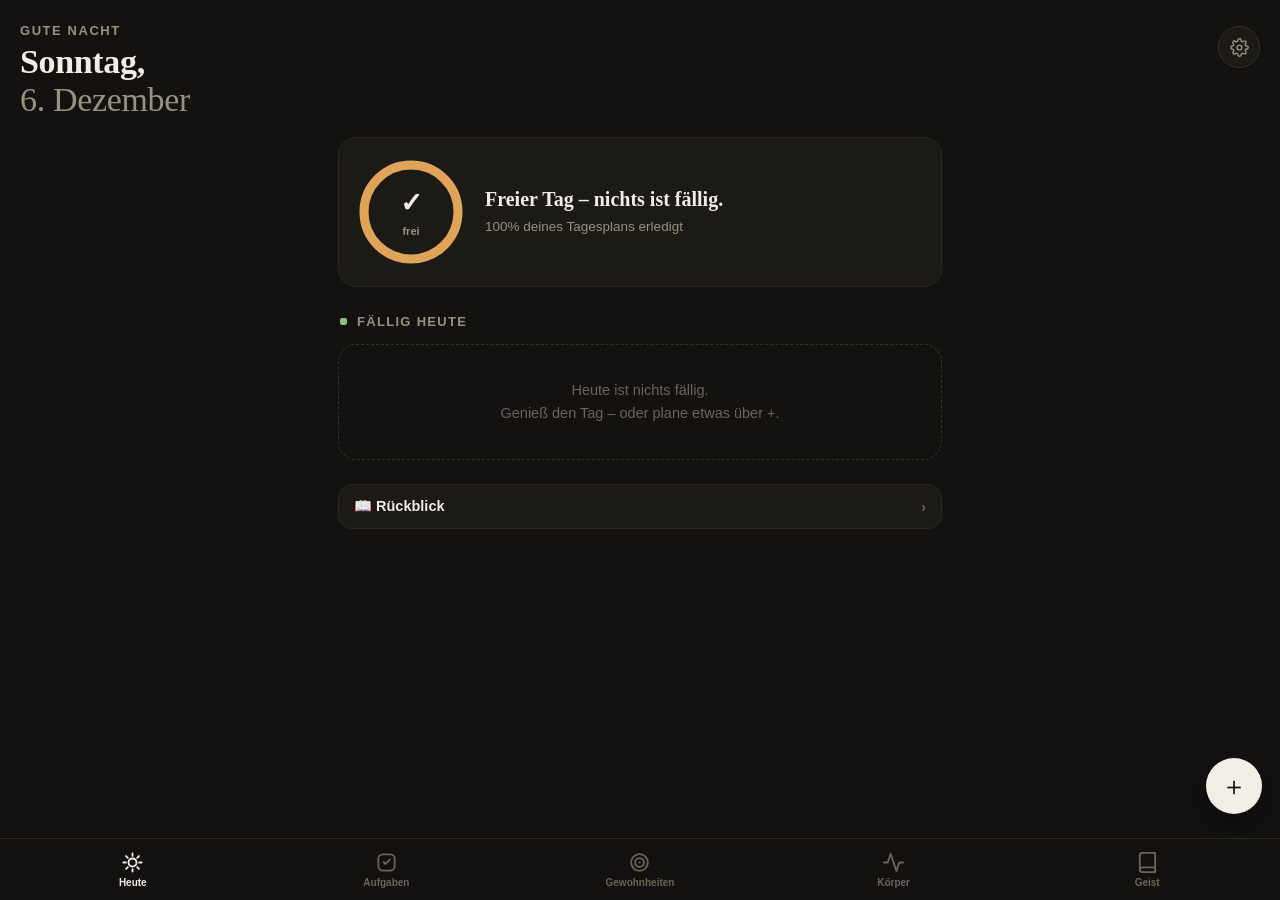
==== commit 7f092506: "Add files via upload" ====
--- a/index.html
+++ b/index.html
@@ -315,6 +315,11 @@
 .cal-dots { display: flex; gap: 3px; height: 5px; }
 .cal-dots .dot { width: 5px; height: 5px; border-radius: 50%; }
 .dot.cali { background: var(--sport); } .dot.run { background: var(--run); }
+.dot.todo { background: var(--todo); } .dot.habit { background: var(--habit); } .dot.note { background: var(--media); }
+.cal-cell.future { opacity: .3; }
+.review-legend { display: flex; flex-wrap: wrap; gap: 12px; margin-top: 12px; font-size: 11.5px; color: var(--faint); }
+.review-legend span { display: flex; align-items: center; gap: 5px; }
+.review-legend i { width: 7px; height: 7px; border-radius: 50%; display: block; }
 
 .step-row { cursor: pointer; }
 .step-row .ring-check { pointer-events: none; }
@@ -466,6 +471,51 @@
 }
 .switch input:checked + .knob { background: var(--todo); border-color: var(--todo); }
 .switch input:checked + .knob::after { transform: translateX(20px); background: var(--ink-on-accent); }
+
+/* ---------- Vokabeln ---------- */
+.vc-filter { display: flex; flex-wrap: wrap; gap: 7px; margin-bottom: 14px; }
+.vc-chip {
+  background: var(--surface2); border: 1px solid var(--hairline); color: var(--muted);
+  border-radius: 999px; padding: 7px 13px; font-size: 13px; cursor: pointer; font-family: var(--sans);
+}
+.vc-chip.on { background: var(--media); border-color: var(--media); color: var(--ink-on-accent); font-weight: 700; }
+.vc-word { font-size: 17px; font-weight: 700; }
+.vc-trans { font-size: 14px; color: var(--muted); margin-top: 1px; }
+.vc-box {
+  flex-shrink: 0; font-family: var(--serif); font-size: 12px; font-weight: 600;
+  width: 24px; height: 24px; border-radius: 7px; display: grid; place-items: center;
+  background: var(--surface2); color: var(--muted);
+}
+.vc-box.ripe { background: color-mix(in srgb, var(--todo) 24%, transparent); color: var(--todo); }
+
+/* Abfrage */
+.quiz {
+  position: fixed; inset: 0; z-index: 380; background: var(--bg);
+  display: flex; flex-direction: column;
+  padding: max(24px, env(safe-area-inset-top)) 22px calc(24px + env(safe-area-inset-bottom));
+}
+.quiz-top { display: flex; align-items: center; justify-content: space-between; }
+.quiz-count { font-size: 13px; font-weight: 700; letter-spacing: .1em; text-transform: uppercase; color: var(--muted); }
+.quiz-bar { height: 4px; border-radius: 2px; background: var(--surface2); margin-top: 12px; overflow: hidden; }
+.quiz-bar span { display: block; height: 100%; background: var(--media); transition: width .3s; }
+.quiz-mid { flex: 1; display: flex; flex-direction: column; align-items: center; justify-content: center; text-align: center; gap: 14px; }
+.quiz-w { font-family: var(--serif); font-size: 40px; font-weight: 600; line-height: 1.1; }
+.quiz-src { font-size: 13px; color: var(--faint); }
+.quiz-a { display: none; }
+.quiz.open .quiz-a { display: block; animation: viewIn .25s ease; }
+.quiz-t { font-size: 22px; font-weight: 700; color: var(--media); }
+.quiz-m { font-size: 15px; color: var(--muted); margin-top: 8px; line-height: 1.5; }
+.quiz-e { font-size: 14.5px; font-style: italic; color: var(--faint); margin-top: 12px; line-height: 1.5; }
+.quiz-btns { display: flex; gap: 10px; }
+.quiz-btns button {
+  flex: 1; border: none; border-radius: 14px; padding: 17px 8px;
+  font-size: 16px; font-weight: 800; cursor: pointer; font-family: var(--sans);
+}
+.quiz-reveal { background: var(--media); color: var(--ink-on-accent); }
+.quiz-again { background: var(--surface2); color: var(--avoid); border: 1px solid var(--border) !important; }
+.quiz-got { background: var(--todo); color: var(--ink-on-accent); }
+.quiz-done { text-align: center; }
+.quiz-done .qd-big { font-family: var(--serif); font-size: 34px; font-weight: 600; }
 
 @media (prefers-reduced-motion: reduce) {
   * { animation: none !important; transition: none !important; }
@@ -505,6 +555,7 @@
     <div class="seg" id="media-seg" style="--seg-accent: var(--media)">
       <button data-media="book" class="on">Bücher</button>
       <button data-media="game">Spiele</button>
+      <button data-media="vocab">Vokabeln</button>
     </div>
     <div id="media-body"></div>
   </section>
@@ -603,6 +654,9 @@
   "Freier Handstand 15+ Sek."
 ];
 
+/* Karteikasten: Pause bis zur nächsten Abfrage, je Fach */
+const VOCAB_BOXES = [1, 3, 7, 14, 30];
+
 /* Eskalationsstufen der Erinnerungen */
 const NAG_LEVELS = {
   sanft:     { label: "Sanft",     desc: "Ein Hinweis, alle 4 Stunden.",        everyMin: 240, max: 1, wall: false },
@@ -614,7 +668,15 @@
 function normalizeData() {
   if (!data.usage) data.usage = { input: 0, output: 0, cost: 0 };
   if (!Array.isArray(data.todos)) data.todos = [];
+  // Aufgaben: „bis wann" (until) oder „an diesem Tag" (on)
+  data.todos.forEach(t => { if (t.kind !== "on") t.kind = "until"; });
   if (!Array.isArray(data.dailies)) data.dailies = [];
+  // Gewohnheiten führen jetzt eine Liste erledigter Tage – für den Rückblick
+  data.dailies.forEach(h => {
+    if (!Array.isArray(h.history)) h.history = h.lastDone ? [h.lastDone] : [];
+  });
+  // Tagebuch: ein Text je Tag
+  if (!data.journal || typeof data.journal !== "object") data.journal = {};
   if (!Array.isArray(data.avoids)) data.avoids = [];
   if (!Array.isArray(data.books)) data.books = [];
   if (!data.sport) data.sport = {};
@@ -655,6 +717,13 @@
   if (!NAG_LEVELS[data.notify.level]) data.notify.level = "penetrant";
   if (typeof data.notify.night !== "boolean") data.notify.night = true;
   if (!data.notify.lastFire || typeof data.notify.lastFire !== "object") data.notify.lastFire = {};
+  // Vokabeln
+  if (!Array.isArray(data.vocab)) data.vocab = [];
+  data.vocab.forEach(v => {
+    if (typeof v.box !== "number" || v.box < 1) v.box = 1;
+    if (v.box > VOCAB_BOXES.length) v.box = VOCAB_BOXES.length;
+    if (!v.due) v.due = todayStr();
+  });
 }
 normalizeData();
 function save() { localStorage.setItem(STORE_KEY, JSON.stringify(data)); }
@@ -886,7 +955,7 @@
 function fabAction() {
   if (currentTab === "heute" || currentTab === "todo") return openTodoSheet;
   if (currentTab === "habits") return habitView === "daily" ? openDailySheet : openAvoidSheet;
-  if (currentTab === "media") return openMediaSheet;
+  if (currentTab === "media") return mediaView === "vocab" ? openVocabSheet : openMediaSheet;
   if (currentTab === "sport") {
     if (sportView === "training") return openExerciseSheet;
     if (sportView === "runs") return () => openRunSheet(null);
@@ -912,17 +981,35 @@
 }
 function toggleDailyHabit(h) {
   const today = todayStr();
+  if (!Array.isArray(h.history)) h.history = [];
   if (h.lastDone === today) {
     h.streak = h.prevStreak;
     h.lastDone = h.prevLastDone;
+    h.history = h.history.filter(d => d !== today);
   } else {
     h.prevStreak = h.streak;
     h.prevLastDone = h.lastDone;
     const g = h.lastDone ? daysBetweenIso(h.lastDone, today) : Infinity;
     h.streak = (h.lastDone && g <= (h.interval || 1)) ? h.streak + 1 : 1;
     h.lastDone = today;
+    if (!h.history.includes(today)) h.history.push(today);
   }
   save(); rerenderAll();
+}
+
+/* Fällig heute? „until" = spätestens dann, „on" = genau dann. */
+function todoDue(t, today) {
+  if (t.done || !t.deadline) return false;
+  return t.kind === "on" ? t.deadline <= today : t.deadline <= today;
+}
+function todoSoon(t, today) {
+  if (t.done || !t.deadline || t.kind !== "on") return false;
+  const d = daysBetweenIso(today, t.deadline);
+  return d > 0 && d <= 2;
+}
+function markTodo(t, done) {
+  t.done = done;
+  if (done) t.doneAt = todayStr(); else delete t.doneAt;
 }
 function resetAvoid(a) {
   if (confirm("Rückfall bei „" + a.title + "“? Der Zähler startet neu bei 0.")) {
@@ -941,7 +1028,9 @@
   const today = todayStr();
 
   // Tagesplan zusammenstellen
-  const dueTodos = data.todos.filter(t => t.deadline && t.deadline <= today);
+  // Fällig ist: ohne Frist, oder Frist erreicht – plus was du heute abgehakt hast
+  const dueTodos = data.todos.filter(t =>
+    (!t.deadline || t.deadline <= today) && (!t.done || t.doneAt === today));
   const habitStates = data.dailies.map(h => ({ h, st: habitState(h) }));
   const planHabits = habitStates.filter(x => x.st.due || x.st.doneToday);
   const isTrainDay = data.sport.trainingDays.includes(new Date().getDay()) && allEx().length > 0;
@@ -984,18 +1073,32 @@
     planWrap.innerHTML = '<div class="empty-state">Heute ist nichts fällig.<br>Genieß den Tag – oder plane etwas über +.</div>';
   }
 
-  dueTodos.sort((a, b) => (a.done - b.done)).forEach((t, i) => {
-    const overdue = !t.done && t.deadline < today;
+  dueTodos.sort((a, b) => (a.done - b.done) || (a.deadline || "9999").localeCompare(b.deadline || "9999")).forEach((t, i) => {
+    const overdue = !t.done && t.deadline && t.deadline < today;
     const row = document.createElement("div");
     row.className = "row" + (t.done ? " done" : "");
     row.style.animationDelay = (i * .04) + "s";
     row.innerHTML = `
       <button class="ring-check ${t.done ? "on" : ""}" style="${t.done ? "background:var(--todo);border-color:var(--todo)" : ""}">${t.done ? "✓" : ""}</button>
       <div class="grow"><div class="t">${esc(t.title)}</div>
-      <div class="s">${overdue ? '<span class="overdue">Überfällig · ' + fmtNice(t.deadline) + "</span>" : "Aufgabe" + (t.deadlineTime ? " · " + t.deadlineTime + " Uhr" : "")}</div></div>`;
-    row.querySelector(".ring-check").addEventListener("click", () => { t.done = !t.done; save(); rerenderAll(); });
+      <div class="s">${overdue ? '<span class="overdue">Überfällig · ' + fmtNice(t.deadline) + "</span>" : (t.kind === "on" ? "Termin heute" : "Aufgabe") + (t.deadlineTime ? " · " + t.deadlineTime + " Uhr" : "")}</div></div>`;
+    row.querySelector(".ring-check").addEventListener("click", () => { markTodo(t, !t.done); save(); rerenderAll(); });
     planWrap.appendChild(row);
   });
+
+  // Termine der nächsten zwei Tage – sichtbar, aber nicht im Ring
+  data.todos.filter(t => todoSoon(t, today))
+    .sort((a, b) => a.deadline.localeCompare(b.deadline))
+    .forEach(t => {
+      const row = document.createElement("div");
+      row.className = "row";
+      row.style.opacity = ".62";
+      row.innerHTML = `
+        <span class="ring-check" style="border-style:dashed"></span>
+        <div class="grow"><div class="t">${esc(t.title)}</div>
+        <div class="s"><span>kommt ${fmtNice(t.deadline)}${t.deadlineTime ? " · " + t.deadlineTime + " Uhr" : ""}</span></div></div>`;
+      planWrap.appendChild(row);
+    });
 
   planHabits.forEach(({ h, st }, i) => {
     const row = document.createElement("div");
@@ -1035,8 +1138,22 @@
   });
   box.appendChild(planWrap);
 
+  // Fällige Vokabeln – Hinweis, zählt bewusst nicht in den Ring
+  const vDue = vocabDue().length;
+  if (vDue) {
+    const row = document.createElement("div");
+    row.className = "row";
+    row.style.cursor = "pointer";
+    row.innerHTML = `
+      <span class="ring-check" style="border-color:var(--media);color:var(--media);font-size:12px">▶</span>
+      <div class="grow"><div class="t">${vDue} ${vDue === 1 ? "Vokabel" : "Vokabeln"} wiederholen</div>
+        <div class="s"><span>Karteikasten · optional</span></div></div>`;
+    row.addEventListener("click", () => startQuiz(vocabDue()));
+    box.appendChild(row);
+  }
+
   // Weitere offene Aufgaben (ohne heutige Deadline)
-  const otherOpen = data.todos.filter(t => !t.done && !(t.deadline && t.deadline <= today));
+  const otherOpen = data.todos.filter(t => !t.done && t.deadline && t.deadline > today && !todoSoon(t, today));
   if (otherOpen.length) {
     const link = document.createElement("button");
     link.className = "linklike";
@@ -1062,6 +1179,109 @@
     });
     box.appendChild(strip);
   }
+
+  // Rückblick
+  const toggle = document.createElement("button");
+  toggle.className = "cal-toggle" + (reviewOpen ? " open" : "");
+  toggle.style.marginTop = "24px";
+  toggle.innerHTML = '<span>📖 Rückblick</span><span class="chev">›</span>';
+  toggle.addEventListener("click", () => { reviewOpen = !reviewOpen; renderToday(); });
+  box.appendChild(toggle);
+  const slot = document.createElement("div");
+  box.appendChild(slot);
+  if (reviewOpen) renderReviewCal(slot);
+}
+
+/* ================================================================
+   RÜCKBLICK — was war an einem Tag, und was du dazu schreibst
+   ================================================================ */
+let reviewOpen = false;
+let reviewDate = new Date(new Date().getFullYear(), new Date().getMonth(), 1);
+
+function dayRecord(iso) {
+  const todos = data.todos.filter(t => t.doneAt === iso);
+  const habits = data.dailies.filter(h => (h.history || []).includes(iso));
+  const ex = data.sport.log[iso] || {};
+  const exList = allEx().filter(e => ex[e.name]).map(e => ({ name: e.name, val: ex[e.name], unit: e.unit }));
+  const runs = data.sport.runs.filter(r => r.date === iso);
+  const note = (data.journal[iso] || "").trim();
+  return { todos, habits, exList, runs, note,
+    any: todos.length || habits.length || exList.length || runs.length || note };
+}
+
+function renderReviewCal(el) {
+  const y = reviewDate.getFullYear(), m = reviewDate.getMonth();
+  const startOff = (new Date(y, m, 1).getDay() + 6) % 7;
+  const daysInMonth = new Date(y, m + 1, 0).getDate();
+  const todayIso = todayStr();
+
+  let cells = "";
+  for (let i = 0; i < startOff; i++) cells += '<div class="cal-cell empty"></div>';
+  for (let d = 1; d <= daysInMonth; d++) {
+    const iso = isoDate(new Date(y, m, d));
+    const r = dayRecord(iso);
+    const cls = ["cal-cell"];
+    if (iso === todayIso) cls.push("today");
+    if (r.any) cls.push("active");
+    if (iso > todayIso) cls.push("future");
+    const dots = (r.todos.length ? '<span class="dot todo"></span>' : "")
+      + (r.habits.length ? '<span class="dot habit"></span>' : "")
+      + ((r.exList.length || r.runs.length) ? '<span class="dot cali"></span>' : "")
+      + (r.note ? '<span class="dot note"></span>' : "");
+    cells += `<div class="${cls.join(" ")}" data-iso="${iso}"><span>${d}</span><span class="cal-dots">${dots}</span></div>`;
+  }
+
+  el.innerHTML = `
+    <div class="cal">
+      <div class="cal-head">
+        <button class="cal-nav" data-nav="-1">‹</button>
+        <span class="cal-title">${MONTHS[m]} ${y}</span>
+        <button class="cal-nav" data-nav="1">›</button>
+      </div>
+      <div class="cal-dow"><span>Mo</span><span>Di</span><span>Mi</span><span>Do</span><span>Fr</span><span>Sa</span><span>So</span></div>
+      <div class="cal-grid">${cells}</div>
+      <div class="review-legend">
+        <span><i style="background:var(--todo)"></i>Aufgaben</span>
+        <span><i style="background:var(--habit)"></i>Gewohnheiten</span>
+        <span><i style="background:var(--sport)"></i>Sport</span>
+        <span><i style="background:var(--media)"></i>Notiz</span>
+      </div>
+    </div>`;
+  el.querySelectorAll(".cal-nav").forEach(b => b.addEventListener("click", () => {
+    reviewDate = new Date(y, m + parseInt(b.dataset.nav, 10), 1);
+    renderReviewCal(el);
+  }));
+  // Jeder vergangene Tag lässt sich öffnen – auch leere, zum Schreiben
+  el.querySelectorAll(".cal-cell:not(.empty):not(.future)").forEach(c =>
+    c.addEventListener("click", () => openReviewDay(c.dataset.iso)));
+}
+
+function openReviewDay(iso) {
+  const r = dayRecord(iso);
+  const rows = []
+    .concat(r.todos.map(t => `<div class="kv"><span class="k">✓ ${esc(t.title)}</span><span class="v" style="color:var(--todo)">Aufgabe</span></div>`))
+    .concat(r.habits.map(h => `<div class="kv"><span class="k">✓ ${esc(h.title)}</span><span class="v" style="color:var(--habit)">Gewohnheit</span></div>`))
+    .concat(r.exList.map(e => `<div class="kv"><span class="k">${esc(e.name)}</span><span class="v" style="color:var(--sport)">${e.val} ${e.unit}</span></div>`))
+    .concat(r.runs.map(x => `<div class="kv"><span class="k">🏃 Lauf</span><span class="v" style="color:var(--run)">${x.km.toFixed(2).replace(".", ",")} km · ${fmtDur(x.durSec)}</span></div>`))
+    .join("");
+
+  const { sheet, close } = openSheet(`
+    <h3>${fmtNice(iso)}</h3>
+    <div class="sub">${fmtDate(iso)}</div>
+    ${rows || '<div class="answer blank">An dem Tag ist nichts eingetragen.</div>'}
+    <label>Notiz zum Tag</label>
+    <textarea id="rv-note" placeholder="Wofür warst du dankbar? Was ist hängengeblieben?">${esc(data.journal[iso] || "")}</textarea>
+    <div class="hint" style="margin-top:8px">Wird automatisch gespeichert. Je konkreter, desto mehr bringt's.</div>
+    <div class="sheet-actions">
+      <button class="primary" data-act="done">Fertig</button>
+    </div>`, { accent: "var(--media)" });
+
+  sheet.querySelector("#rv-note").addEventListener("input", e => {
+    const v = e.target.value;
+    if (v.trim()) data.journal[iso] = v; else delete data.journal[iso];
+    save();
+  });
+  sheet.querySelector('[data-act="done"]').addEventListener("click", () => { renderToday(); close(); });
 }
 
 /* ================================================================
@@ -1100,12 +1320,15 @@
   row.className = "row" + (t.done ? " done" : "");
   row.style.animationDelay = (i * .03) + "s";
   const meta = [];
-  if (t.deadline) meta.push((overdue ? '<span class="overdue">' : "<span>") + fmtNice(t.deadline) + (overdue ? " · überfällig</span>" : "</span>"));
+  if (t.deadline) {
+    const pre = t.kind === "on" ? "am " : "bis ";
+    meta.push((overdue ? '<span class="overdue">' : "<span>") + pre + fmtNice(t.deadline) + (overdue ? " · überfällig</span>" : "</span>"));
+  }
   if (t.deadlineTime) meta.push("<span>" + t.deadlineTime + " Uhr</span>");
   row.innerHTML = `
     <button class="ring-check ${t.done ? "on" : ""}" style="${t.done ? "background:var(--todo);border-color:var(--todo)" : ""}">${t.done ? "✓" : ""}</button>
     <div class="grow"><div class="t">${esc(t.title)}</div>${meta.length ? '<div class="s">' + meta.join("") + "</div>" : ""}</div>`;
-  const toggle = () => { t.done = !t.done; save(); rerenderAll(); };
+  const toggle = () => { markTodo(t, !t.done); save(); rerenderAll(); };
   row.querySelector(".ring-check").addEventListener("click", toggle);
   enableSwipe(row, {
     onRight: toggle,
@@ -1119,7 +1342,12 @@
     <h3>Neue Aufgabe</h3>
     <div class="sub">Was willst du erledigen?</div>
     <input type="text" id="sh-todo-title" placeholder="z.B. Zimmer aufräumen" autocomplete="off">
-    <label>Frist (optional)</label>
+    <label>Termin</label>
+    <div class="seg" id="sh-todo-kind" style="margin:0 0 10px">
+      <button data-kind="until" class="on" style="--seg-accent: var(--todo)">Bis wann</button>
+      <button data-kind="on" style="--seg-accent: var(--todo)">An diesem Tag</button>
+    </div>
+    <div class="hint" id="sh-kind-hint" style="margin:0 2px 10px"></div>
     <div class="pickers">
       <div class="pick" id="pick-date"><span>📅</span><span id="pick-date-l">Datum</span><input type="date" id="sh-todo-date"></div>
       <div class="pick" id="pick-time"><span>🕐</span><span id="pick-time-l">Uhrzeit</span><input type="time" id="sh-todo-time"></div>
@@ -1128,6 +1356,20 @@
       <button class="quiet" data-act="cancel">Abbrechen</button>
       <button class="primary" data-act="save">Hinzufügen</button>
     </div>`, { accent: "var(--todo)" });
+
+  let kind = "until";
+  const hint = sheet.querySelector("#sh-kind-hint");
+  const paintKind = () => {
+    hint.textContent = kind === "until"
+      ? "Kann früher erledigt werden – steht ab dem Tag im Tagesplan."
+      : "Fester Termin. Taucht zwei Tage vorher als Vorwarnung auf.";
+  };
+  sheet.querySelectorAll("#sh-todo-kind button").forEach(b => b.addEventListener("click", () => {
+    kind = b.dataset.kind;
+    sheet.querySelectorAll("#sh-todo-kind button").forEach(x => x.classList.toggle("on", x === b));
+    paintKind();
+  }));
+  paintKind();
   const dateI = sheet.querySelector("#sh-todo-date"), timeI = sheet.querySelector("#sh-todo-time");
   const upd = () => {
     sheet.querySelector("#pick-date-l").textContent = dateI.value ? fmtNice(dateI.value) : "Datum";
@@ -1141,7 +1383,7 @@
   sheet.querySelector('[data-act="save"]').addEventListener("click", () => {
     const title = sheet.querySelector("#sh-todo-title").value.trim();
     if (!title) return;
-    data.todos.push({ id: uid(), title, deadline: dateI.value, deadlineTime: timeI.value, done: false });
+    data.todos.push({ id: uid(), title, kind, deadline: dateI.value, deadlineTime: timeI.value, done: false });
     save(); close(); rerenderAll();
   });
   setTimeout(() => sheet.querySelector("#sh-todo-title").focus(), 350);
@@ -1311,7 +1553,7 @@
   b.addEventListener("click", () => {
     mediaView = b.dataset.media; booksView = null;
     document.querySelectorAll("#media-seg button").forEach(x => x.classList.toggle("on", x.dataset.media === mediaView));
-    renderMedia();
+    renderMedia(); updateFab();
   });
 });
 
@@ -1326,6 +1568,7 @@
 
 function renderMedia() {
   document.querySelectorAll("#media-seg button").forEach(x => x.classList.toggle("on", x.dataset.media === mediaView));
+  if (mediaView === "vocab") { renderVocab(); return; }
   const box = $("media-body");
   const cfg = M();
   box.innerHTML = "";
@@ -1847,6 +2090,283 @@
 }
 
 /* ================================================================
+   VOKABELN — englische Wörter beim Lesen sammeln und wiederholen
+   ================================================================ */
+let vocabFilter = "";   // "" = alle, sonst Buchtitel
+
+function vocabDue() {
+  const t = todayStr();
+  return data.vocab.filter(v => (v.due || t) <= t);
+}
+function bookTitlesWithVocab() {
+  return [...new Set(data.vocab.map(v => v.book).filter(Boolean))].sort((a, b) => a.localeCompare(b, "de"));
+}
+
+async function lookupWord(word, sentence) {
+  return callClaude({
+    system: "Du bist ein Wörterbuch Englisch → Deutsch für einen deutschen Leser. "
+      + "Korrigiere Tippfehler und gib die Grundform an. "
+      + "Antworte AUSSCHLIESSLICH mit JSON, ohne Code-Fences: "
+      + '{"word":"<englisches Wort, Grundform>","type":"<Wortart auf Deutsch>","trans":"<1 bis 3 deutsche Übersetzungen, mit Komma getrennt>","meaning":"<ein kurzer deutscher Satz: was es bedeutet>","example":"<ein kurzer englischer Beispielsatz>"}. '
+      + "Wenn ein Satz mitgeliefert wird, beziehe dich auf DIESE Bedeutung im Satz, nicht auf die häufigste.",
+    userText: sentence ? word + "\n\nIm Satz: " + sentence : word,
+    maxTokens: 260
+  });
+}
+
+function renderVocab() {
+  const box = $("media-body");
+  box.innerHTML = "";
+  const all = data.vocab;
+  const due = vocabDue();
+
+  if (!all.length) {
+    box.innerHTML = '<div class="empty-state">Noch keine Vokabeln.<br>Beim Lesen ein unbekanntes Wort über + eintragen – Claude erklärt es dir.</div>';
+    return;
+  }
+
+  const learned = all.filter(v => v.box >= VOCAB_BOXES.length).length;
+  box.insertAdjacentHTML("beforeend", `
+    <div class="stat-grid">
+      <div class="stat"><div class="v">${all.length}</div><div class="l">Wörter</div></div>
+      <div class="stat"><div class="v" style="color:${due.length ? "var(--media)" : "var(--muted)"}">${due.length}</div><div class="l">fällig</div></div>
+      <div class="stat"><div class="v" style="color:var(--todo)">${learned}</div><div class="l">sitzen</div></div>
+    </div>
+    <div class="duo">
+      <button class="solid" id="vc-quiz" style="--duo-accent: var(--media)" ${due.length ? "" : "disabled"}>
+        ${due.length ? "▶ Abfrage · " + due.length + " fällig" : "Heute nichts fällig"}
+      </button>
+    </div>`);
+  const qb = $("vc-quiz");
+  if (due.length) qb.addEventListener("click", () => startQuiz(due));
+  else { qb.style.background = "var(--surface2)"; qb.style.color = "var(--faint)"; qb.style.cursor = "default"; }
+
+  // Filter nach Buch
+  const books = bookTitlesWithVocab();
+  if (books.length > 1 || (books.length === 1 && all.some(v => !v.book))) {
+    const f = document.createElement("div");
+    f.className = "vc-filter";
+    const chips = [["", "Alle"]].concat(books.map(b => [b, b.split(" – ")[0]]));
+    if (all.some(v => !v.book)) chips.push(["__none", "Ohne Buch"]);
+    f.innerHTML = chips.map(([k, l]) =>
+      `<button class="vc-chip ${vocabFilter === k ? "on" : ""}" data-f="${esc(k)}">${esc(l)}</button>`).join("");
+    f.querySelectorAll(".vc-chip").forEach(c => c.addEventListener("click", () => {
+      vocabFilter = c.dataset.f; renderVocab();
+    }));
+    box.appendChild(f);
+  }
+
+  let list = all;
+  if (vocabFilter === "__none") list = all.filter(v => !v.book);
+  else if (vocabFilter) list = all.filter(v => v.book === vocabFilter);
+  list = [...list].sort((a, b) => (b.created || 0) - (a.created || 0));
+
+  box.insertAdjacentHTML("beforeend", '<div class="hint">Antippen für Details · nach links wischen = löschen</div>');
+  const today = todayStr();
+  list.forEach((v, i) => {
+    const row = document.createElement("div");
+    row.className = "row";
+    row.style.cursor = "pointer";
+    row.style.animationDelay = (i * .03) + "s";
+    const ripe = (v.due || today) <= today;
+    row.innerHTML = `
+      <div class="grow">
+        <div class="vc-word">${esc(v.word)}</div>
+        <div class="vc-trans">${v.busy ? "Claude schlägt nach …" : esc(v.trans || "")}</div>
+      </div>
+      <span class="vc-box ${ripe ? "ripe" : ""}" title="Fach ${v.box}">${v.box}</span>
+      <span style="color:var(--faint)">›</span>`;
+    row.addEventListener("click", () => openVocabDetail(v));
+    enableSwipe(row, {
+      onDelete: () => { data.vocab = data.vocab.filter(x => x.id !== v.id); save(); renderVocab(); }
+    });
+    box.appendChild(row);
+  });
+}
+
+function openVocabSheet() {
+  const books = data.books.filter(b => (b.media || "book") === "book");
+  const opts = books.map(b => `<option value="${esc(b.question)}">${esc(b.question)}</option>`).join("");
+  const { sheet, close } = openSheet(`
+    <h3>Neues Wort</h3>
+    <div class="sub">Claude übersetzt und erklärt es dir – im Zusammenhang, wenn du den Satz mitgibst.</div>
+    <input type="text" id="vc-word" placeholder="z.B. reluctant" autocomplete="off" autocapitalize="none" spellcheck="false">
+    <label>Satz aus dem Buch (optional)</label>
+    <textarea id="vc-sent" placeholder="„She was reluctant to leave the house.“" style="min-height:80px"></textarea>
+    <div class="hint" style="margin-top:8px">Lohnt sich bei Wörtern mit mehreren Bedeutungen.</div>
+    <label>Buch</label>
+    <select id="vc-book"><option value="">Kein Buch</option>${opts}</select>
+    <div class="sheet-actions">
+      <button class="quiet" data-act="cancel">Abbrechen</button>
+      <button class="primary" data-act="save">Nachschlagen</button>
+    </div>`, { accent: "var(--media)" });
+
+  sheet.querySelector('[data-act="cancel"]').addEventListener("click", close);
+  sheet.querySelector('[data-act="save"]').addEventListener("click", async ev => {
+    const word = sheet.querySelector("#vc-word").value.trim();
+    if (!word) return;
+    const sentence = sheet.querySelector("#vc-sent").value.trim();
+    const book = sheet.querySelector("#vc-book").value;
+    const v = {
+      id: uid(), word, sentence, book,
+      trans: "", type: "", meaning: "", example: "",
+      box: 1, due: todayStr(), created: Date.now()
+    };
+    data.vocab.push(v);
+    save(); close(); renderVocab();
+
+    if (!getApiKey()) return;
+    v.busy = true; renderVocab();
+    try {
+      const r = await lookupWord(word, sentence);
+      if (r) {
+        const o = jsonFrom(r.text);
+        if (o) {
+          if (o.word) v.word = String(o.word).trim();
+          v.trans = String(o.trans || "").trim();
+          v.type = String(o.type || "").trim();
+          v.meaning = String(o.meaning || "").trim();
+          v.example = String(o.example || "").trim();
+        }
+      }
+    } catch {
+      // Wort bleibt drin, Übersetzung kann man später nachholen
+    } finally {
+      delete v.busy;
+      save(); renderVocab();
+    }
+  });
+  setTimeout(() => sheet.querySelector("#vc-word").focus(), 350);
+}
+
+function openVocabDetail(v) {
+  const { sheet, close } = openSheet(`
+    <h3>${esc(v.word)}</h3>
+    <div class="sub">${esc(v.type || "")}${v.book ? (v.type ? " · " : "") + esc(v.book.split(" – ")[0]) : ""}</div>
+    <label>Übersetzung</label>
+    <div class="answer ${v.trans ? "" : "blank"}" id="vc-d-trans">${v.trans ? esc(v.trans) : "Noch nicht nachgeschlagen."}</div>
+    ${v.meaning ? '<label>Bedeutung</label><div class="answer" id="vc-d-mean">' + esc(v.meaning) + "</div>" : ""}
+    ${v.example ? '<label>Beispiel</label><div class="answer" style="font-style:italic" id="vc-d-ex">' + esc(v.example) + "</div>" : ""}
+    ${v.sentence ? '<label>Dein Satz</label><div class="answer" style="font-style:italic">' + esc(v.sentence) + "</div>" : ""}
+    <label>Karteikasten</label>
+    <div class="kv"><span class="k">Fach</span><span class="v">${v.box} von ${VOCAB_BOXES.length}</span></div>
+    <div class="kv"><span class="k">Nächste Abfrage</span><span class="v">${(v.due || todayStr()) <= todayStr() ? "jetzt fällig" : fmtNice(v.due)}</span></div>
+    <button class="tips-btn" id="vc-again" style="color:var(--media);margin-top:12px">🪄 ${v.trans ? "Neu nachschlagen" : "Jetzt nachschlagen"}</button>
+    <div class="sheet-actions">
+      <button class="danger" data-act="del">🗑</button>
+      <button class="primary" data-act="done">Fertig</button>
+    </div>`, { accent: "var(--media)" });
+
+  sheet.querySelector("#vc-again").addEventListener("click", async e => {
+    const lbl = e.target.textContent;
+    e.target.disabled = true; e.target.textContent = "Claude schlägt nach …";
+    try {
+      const r = await lookupWord(v.word, v.sentence);
+      const o = r && jsonFrom(r.text);
+      if (o) {
+        if (o.word) v.word = String(o.word).trim();
+        v.trans = String(o.trans || "").trim();
+        v.type = String(o.type || "").trim();
+        v.meaning = String(o.meaning || "").trim();
+        v.example = String(o.example || "").trim();
+        save(); renderVocab();
+        close(); openVocabDetail(v);
+        return;
+      }
+    } catch (err) { alert("Das hat nicht geklappt: " + err.message); }
+    e.target.disabled = false; e.target.textContent = lbl;
+  });
+  sheet.querySelector('[data-act="done"]').addEventListener("click", close);
+  sheet.querySelector('[data-act="del"]').addEventListener("click", () => {
+    if (!confirm("„" + v.word + "“ löschen?")) return;
+    data.vocab = data.vocab.filter(x => x.id !== v.id);
+    save(); close(); renderVocab();
+  });
+}
+
+/* ---- Abfrage ---- */
+function startQuiz(words) {
+  let queue = [...words].sort(() => Math.random() - 0.5);
+  const total = queue.length;
+  let done = 0, right = 0, i = 0;
+
+  const el = document.createElement("div");
+  el.className = "quiz";
+  el.innerHTML = `
+    <div class="quiz-top">
+      <span class="quiz-count" id="q-count"></span>
+      <button class="sheet-x" style="position:static" id="q-close">✕</button>
+    </div>
+    <div class="quiz-bar"><span id="q-bar" style="width:0%"></span></div>
+    <div class="quiz-mid">
+      <div class="quiz-w" id="q-word"></div>
+      <div class="quiz-src" id="q-src"></div>
+      <div class="quiz-a" id="q-answer"></div>
+    </div>
+    <div class="quiz-btns" id="q-btns"></div>`;
+  document.body.appendChild(el);
+
+  const close = () => { el.remove(); renderVocab(); rerenderAll(); };
+  $("q-close").addEventListener("click", close);
+
+  const show = () => {
+    if (!queue.length) { finish(); return; }
+    const v = queue[0];
+    el.classList.remove("open");
+    $("q-count").textContent = done + " von " + total;
+    $("q-bar").style.width = (total ? done / total * 100 : 0) + "%";
+    $("q-word").textContent = v.word;
+    $("q-src").textContent = v.book ? v.book.split(" – ")[0] : "";
+    $("q-answer").innerHTML = `
+      <div class="quiz-t">${esc(v.trans || "–")}</div>
+      ${v.meaning ? '<div class="quiz-m">' + esc(v.meaning) + "</div>" : ""}
+      ${v.example ? '<div class="quiz-e">„' + esc(v.example) + "“</div>" : ""}`;
+    $("q-btns").innerHTML = '<button class="quiz-reveal" id="q-reveal">Aufdecken</button>';
+    $("q-reveal").addEventListener("click", () => {
+      el.classList.add("open");
+      $("q-btns").innerHTML = '<button class="quiz-again" id="q-again">Nochmal</button><button class="quiz-got" id="q-got">Gewusst</button>';
+      $("q-again").addEventListener("click", () => grade(false));
+      $("q-got").addEventListener("click", () => grade(true));
+    });
+  };
+
+  const grade = ok => {
+    const v = queue.shift();
+    const firstTry = !v.__retried;
+    if (ok) {
+      v.box = Math.min(VOCAB_BOXES.length, (v.box || 1) + 1);
+      v.due = addDaysIso(todayStr(), VOCAB_BOXES[v.box - 1]);
+      if (firstTry) right++;      // nur beim ersten Anlauf zählt es als gewusst
+      done++;
+    } else {
+      v.box = 1;
+      v.due = todayStr();
+      if (firstTry) { v.__retried = true; queue.push(v); }  // in dieser Runde nochmal
+      else done++;
+    }
+    save();
+    show();
+  };
+
+  const finish = () => {
+    data.vocab.forEach(v => { delete v.__retried; });
+    save();
+    el.classList.remove("open");
+    $("q-count").textContent = "fertig";
+    $("q-bar").style.width = "100%";
+    el.querySelector(".quiz-mid").innerHTML = `
+      <div class="quiz-done">
+        <div class="qd-big">${right} von ${total}</div>
+        <div class="quiz-m">${right === total ? "Alles gesessen. Stark." : right === 0 ? "Kommt wieder. Öfter ist besser als länger." : "Der Rest kommt bald nochmal."}</div>
+      </div>`;
+    $("q-btns").innerHTML = '<button class="quiz-got" id="q-fin">Fertig</button>';
+    $("q-fin").addEventListener("click", close);
+  };
+
+  show();
+}
+
+/* ================================================================
    SPORT
    ================================================================ */
 const SPORT_EX = [
@@ -2367,8 +2887,9 @@
   const out = [];
 
   data.todos.forEach(t => {
-    if (t.done || !t.deadline || t.deadline > today) return;
-    const days = daysBetweenIso(t.deadline, today);
+    if (t.done) return;
+    if (t.deadline && t.deadline > today) return;      // liegt noch in der Zukunft
+    const days = t.deadline ? daysBetweenIso(t.deadline, today) : 0;
     // Heute fällig mit Uhrzeit: erst ab der Uhrzeit nerven
     if (days === 0 && t.deadlineTime) {
       const [h, m] = t.deadlineTime.split(":").map(Number);
@@ -2533,7 +3054,7 @@
   sheet.querySelectorAll(".row").forEach(row => {
     row.querySelector(".ring-check").addEventListener("click", () => {
       const it = items[parseInt(row.dataset.i, 10)];
-      if (it.kind === "todo") { it.ref.done = true; save(); }
+      if (it.kind === "todo") { markTodo(it.ref, true); save(); }
       else if (it.kind === "habit") toggleDailyHabit(it.ref);
       else { sportView = "training"; switchTab("sport"); close(); return; }
       row.classList.add("done");
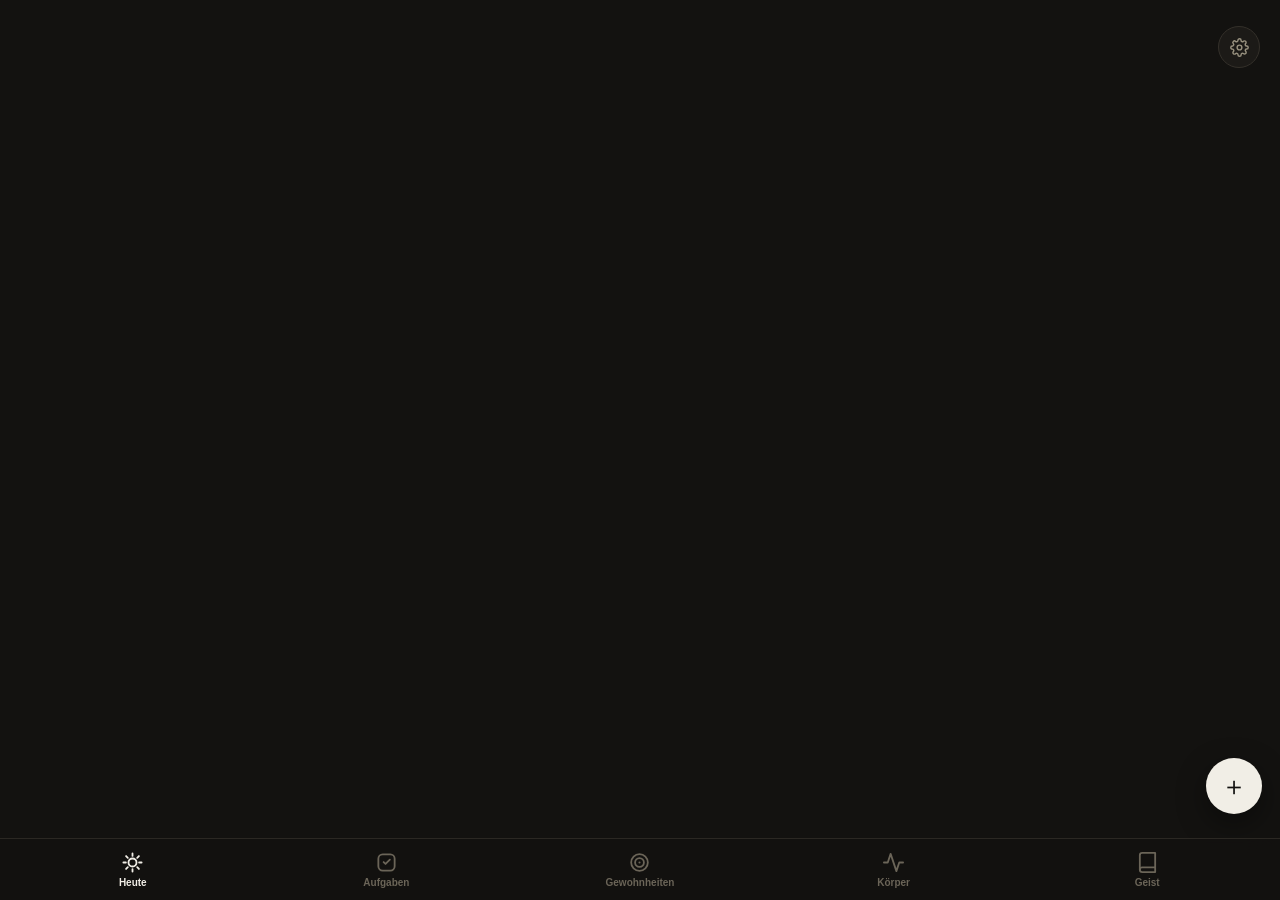
==== commit 62cc7ce1: "Add files via upload" ====
--- a/index.html
+++ b/index.html
@@ -194,8 +194,6 @@
   background: var(--surface2); color: var(--muted);
 }
 .mini-ex .me.on { background: color-mix(in srgb, var(--sport) 22%, transparent); color: var(--sport); }
-.linklike { border: none; background: none; color: var(--muted); font-size: 13.5px; font-weight: 600; cursor: pointer; padding: 8px 2px; font-family: var(--sans); }
-.linklike b { color: var(--text); }
 
 /* ---------- Medien: Ordner-Kacheln ---------- */
 .tiles { display: grid; grid-template-columns: 1fr 1fr; gap: 10px; }
@@ -209,12 +207,6 @@
 .tile .c { font-size: 12.5px; color: var(--muted); margin-top: 2px; }
 .media-total { font-family: var(--serif); font-size: 17px; margin: 4px 2px 14px; color: var(--muted); }
 .media-total b { color: var(--media); font-weight: 600; }
-.tips-btn {
-  width: 100%; display: flex; align-items: center; justify-content: center; gap: 8px;
-  border: 1px solid var(--hairline); background: var(--surface); color: var(--media);
-  border-radius: 14px; padding: 13px; font-size: 14.5px; font-weight: 700; cursor: pointer;
-  font-family: var(--sans); margin-bottom: 14px;
-}
 .back-row { border: none; background: none; color: var(--muted); font-size: 14px; font-weight: 600; cursor: pointer; padding: 2px 2px 12px; font-family: var(--sans); }
 .cat-title { font-family: var(--serif); font-size: 22px; font-weight: 600; margin: 0 2px 12px; }
 
@@ -224,6 +216,74 @@
   display: inline-grid; place-items: center;
   font-size: 14px; font-weight: 800; color: #16130d; font-family: var(--sans);
 }
+.tl-row { display: flex; gap: 12px; align-items: flex-start; padding: 11px 6px; border-bottom: 1px solid var(--hairline); border-radius: 12px; }
+.tl-row:last-of-type { border-bottom: none; }
+.tl-items { flex: 1; display: flex; flex-wrap: wrap; gap: 6px; padding-top: 2px; min-height: 27px; }
+.tl-item {
+  font-size: 13.5px; background: var(--surface2); border-radius: 8px; padding: 5px 11px;
+  cursor: grab; user-select: none; -webkit-user-select: none;
+}
+.tl-empty { color: var(--faint); font-size: 13.5px; font-style: italic; padding-top: 4px; }
+.tl-pool {
+  display: flex; flex-wrap: wrap; gap: 6px; min-height: 42px; padding: 9px;
+  border: 1px dashed var(--border); border-radius: 12px;
+}
+.tl-over { background: color-mix(in srgb, var(--media) 14%, transparent); }
+.tl-dragging { opacity: .35; }
+.tl-ghost {
+  position: fixed; z-index: 300; pointer-events: none;
+  transform: translate(-50%, -130%) rotate(2deg); box-shadow: var(--shadow);
+}
+
+/* Einklappbare Skills */
+.skill-head { cursor: pointer; }
+.skill-head .skill-chev { color: var(--faint); font-size: 18px; line-height: 1; transition: transform .25s; }
+.skill-head.open .skill-chev { transform: rotate(90deg); }
+
+/* ---------- Sport ---------- */
+.ex-row .val {
+  width: 74px; text-align: center; font-family: var(--serif); font-size: 19px; font-weight: 600;
+  background: var(--surface2); border: 1px solid transparent; color: var(--text);
+  border-radius: 11px; padding: 8px 4px; outline: none;
+}
+.ex-row .val:focus { border-color: var(--sport); }
+.ex-row .unit { font-size: 12px; color: var(--faint); width: 32px; }
+.ex-row .ring-check { pointer-events: none; }
+.ex-row.done-ex .ring-check { background: var(--sport); border-color: var(--sport); }
+
+.stat-grid { display: flex; gap: 9px; margin-bottom: 12px; }
+.stat {
+  flex: 1; background: var(--surface); border: 1px solid var(--hairline); border-radius: 16px;
+  padding: 13px 8px; text-align: center;
+}
+.stat .v { font-family: var(--serif); font-size: 21px; font-weight: 600; }
+.stat .l { font-size: 10.5px; font-weight: 700; letter-spacing: .07em; text-transform: uppercase; color: var(--faint); margin-top: 3px; }
+
+/* ---------- Knöpfe: drei Stufen, eine Höhe ---------- */
+.btn {
+  display: flex; align-items: center; justify-content: center; gap: 9px;
+  width: 100%; min-height: 52px; border-radius: 14px; padding: 0 16px;
+  font-family: var(--sans); font-size: 15.5px; font-weight: 700;
+  border: 1px solid transparent; cursor: pointer;
+  transition: transform .12s ease, background .2s;
+}
+.btn svg { width: 18px; height: 18px; flex-shrink: 0; stroke-width: 2; }
+.btn:active { transform: scale(.975); }
+.btn-primary { background: var(--accent, var(--text)); color: var(--ink-on-accent); }
+.btn-primary[disabled] { background: var(--surface2); color: var(--faint); cursor: default; }
+.btn-primary[disabled]:active { transform: none; }
+.btn-secondary { background: var(--surface); border-color: var(--border); color: var(--text); }
+.btn-quiet {
+  background: none; color: var(--muted); font-weight: 600; font-size: 14.5px;
+  min-height: 44px; justify-content: space-between; padding: 0 4px;
+}
+.btn-quiet:active { transform: none; opacity: .6; }
+.btn-row { display: flex; gap: 9px; margin-bottom: 10px; }
+.btn-row .btn { width: auto; flex: 1; }
+.btn + .btn, .btn-row + .btn { margin-top: 10px; }
+.btn-row .btn + .btn { margin-top: 0; }   /* sonst wächst die ganze Reihe mit */
+
+/* S–D zum Antippen im Eintrag */
 .tier-row { display: flex; gap: 8px; }
 .tier-row button {
   flex: 1; height: 48px; border-radius: 12px; border: 1px solid var(--hairline);
@@ -232,94 +292,90 @@
   transition: background .15s, color .15s;
 }
 .tier-row button.on { color: #16130d; border-color: transparent; }
-.tl-row { display: flex; gap: 12px; align-items: flex-start; padding: 11px 6px; border-bottom: 1px solid var(--hairline); border-radius: 12px; }
-.tl-row:last-of-type { border-bottom: none; }
-.tl-items { flex: 1; display: flex; flex-wrap: wrap; gap: 6px; padding-top: 2px; min-height: 27px; }
+
+/* ---------- Tierlist: Blöcke zum Reinziehen ---------- */
+.tl-row {
+  display: flex; border-radius: 12px; overflow: hidden;
+  margin-bottom: 6px; min-height: 60px;
+}
+.tl-lab {
+  flex: 0 0 54px; display: grid; place-items: center;
+  font-family: var(--serif); font-size: 24px; font-weight: 700; color: #17140f;
+}
+.tl-items {
+  flex: 1; background: var(--surface); display: flex; flex-wrap: wrap;
+  gap: 6px; align-items: center; padding: 9px 11px; min-width: 0;
+}
 .tl-item {
-  font-size: 13.5px; background: var(--surface2); border-radius: 8px; padding: 5px 11px;
-  cursor: grab; user-select: none; -webkit-user-select: none;
-}
-.tl-empty { color: var(--faint); font-size: 13.5px; font-style: italic; padding-top: 4px; }
+  font-size: 12.5px; font-weight: 600; background: var(--surface2);
+  border-radius: 7px; padding: 6px 10px; cursor: grab;
+  user-select: none; -webkit-user-select: none; touch-action: none;
+  max-width: 100%; overflow: hidden; text-overflow: ellipsis; white-space: nowrap;
+}
+.tl-empty { font-size: 12.5px; color: var(--faint); font-style: italic; }
 .tl-pool {
-  display: flex; flex-wrap: wrap; gap: 6px; min-height: 42px; padding: 9px;
+  display: flex; flex-wrap: wrap; gap: 6px; min-height: 46px; padding: 10px;
   border: 1px dashed var(--border); border-radius: 12px;
 }
-.tl-over { background: color-mix(in srgb, var(--media) 14%, transparent); }
-.tl-dragging { opacity: .35; }
+.tl-over { box-shadow: 0 0 0 2px var(--media) inset; }
+.tl-dragging { opacity: .3; }
 .tl-ghost {
   position: fixed; z-index: 300; pointer-events: none;
-  transform: translate(-50%, -130%) rotate(2deg); box-shadow: var(--shadow);
-}
-
-/* Einklappbare Skills */
-.skill-head { cursor: pointer; }
-.skill-head .skill-chev { color: var(--faint); font-size: 18px; line-height: 1; transition: transform .25s; }
-.skill-head.open .skill-chev { transform: rotate(90deg); }
-
-/* ---------- Sport ---------- */
-.ex-row .val {
-  width: 74px; text-align: center; font-family: var(--serif); font-size: 19px; font-weight: 600;
-  background: var(--surface2); border: 1px solid transparent; color: var(--text);
-  border-radius: 11px; padding: 8px 4px; outline: none;
-}
-.ex-row .val:focus { border-color: var(--sport); }
-.ex-row .unit { font-size: 12px; color: var(--faint); width: 32px; }
-.ex-row .ring-check { pointer-events: none; }
-.ex-row.done-ex .ring-check { background: var(--sport); border-color: var(--sport); }
-
-.stat-grid { display: flex; gap: 9px; margin-bottom: 12px; }
-.stat {
-  flex: 1; background: var(--surface); border: 1px solid var(--hairline); border-radius: 16px;
-  padding: 13px 8px; text-align: center;
-}
-.stat .v { font-family: var(--serif); font-size: 21px; font-weight: 600; }
-.stat .l { font-size: 10.5px; font-weight: 700; letter-spacing: .07em; text-transform: uppercase; color: var(--faint); margin-top: 3px; }
-
-.duo { display: flex; gap: 9px; margin-bottom: 12px; }
-.duo button {
-  flex: 1; border: none; border-radius: 14px; padding: 13px 6px;
-  font-size: 14.5px; font-weight: 700; cursor: pointer; font-family: var(--sans);
-}
-.duo .solid { background: var(--duo-accent, var(--sport)); color: var(--ink-on-accent); }
-.duo .ghost { background: var(--surface); border: 1px solid var(--hairline); color: var(--text); }
-
-/* Kalender */
-.cal-toggle {
-  width: 100%; display: flex; align-items: center; justify-content: space-between;
-  border: 1px solid var(--hairline); background: var(--surface); color: var(--text);
-  border-radius: 14px; padding: 13px 15px; font-size: 14.5px; font-weight: 700;
-  cursor: pointer; font-family: var(--sans); margin-bottom: 10px;
-}
-.cal-toggle .chev { color: var(--faint); transition: transform .25s; }
-.cal-toggle.open .chev { transform: rotate(90deg); }
-.cal { margin-bottom: 12px; }
-.cal-head { display: flex; align-items: center; justify-content: space-between; margin: 4px 2px 10px; }
-.cal-title { font-family: var(--serif); font-size: 18px; font-weight: 600; }
-.cal-nav {
+  transform: translate(-50%, -140%) rotate(2.5deg); box-shadow: var(--shadow);
+}
+
+/* ---------- Rückblick: Wochenstreifen ---------- */
+.rev-head { display: flex; align-items: center; justify-content: space-between; margin-bottom: 10px; }
+.rev-title { font-family: var(--serif); font-size: 17px; font-weight: 600; }
+.rev-nav {
   width: 34px; height: 34px; border-radius: 10px; border: 1px solid var(--hairline);
   background: var(--surface); color: var(--muted); font-size: 17px; cursor: pointer;
-}
-.cal-dow { display: grid; grid-template-columns: repeat(7,minmax(0,1fr)); gap: 4px; margin-bottom: 4px; }
-.cal-dow span { text-align: center; font-size: 10.5px; font-weight: 700; color: var(--faint); text-transform: uppercase; }
-.cal-grid { display: grid; grid-template-columns: repeat(7,minmax(0,1fr)); gap: 4px; }
-.cal-cell {
-  height: 46px; min-width: 0;
-  border-radius: 10px; border: 1px solid var(--hairline); background: var(--surface);
-  display: flex; flex-direction: column; align-items: center; justify-content: center; gap: 2px;
-  font-size: 13px; font-weight: 600; color: var(--muted); font-family: var(--serif);
-}
-.cal-cell.train { border-color: color-mix(in srgb, var(--sport) 55%, transparent); }
-.cal-cell.today { color: var(--text); box-shadow: 0 0 0 2px var(--text) inset; }
-.cal-cell.active { cursor: pointer; color: var(--text); }
-.cal-cell.empty { visibility: hidden; }
-.cal-dots { display: flex; gap: 3px; height: 5px; }
-.cal-dots .dot { width: 5px; height: 5px; border-radius: 50%; }
-.dot.cali { background: var(--sport); } .dot.run { background: var(--run); }
-.dot.todo { background: var(--todo); } .dot.habit { background: var(--habit); } .dot.note { background: var(--media); }
-.cal-cell.future { opacity: .3; }
-.review-legend { display: flex; flex-wrap: wrap; gap: 12px; margin-top: 12px; font-size: 11.5px; color: var(--faint); }
-.review-legend span { display: flex; align-items: center; gap: 5px; }
-.review-legend i { width: 7px; height: 7px; border-radius: 50%; display: block; }
+  font-family: var(--sans); flex-shrink: 0;
+}
+.rev-nav[disabled] { opacity: .3; cursor: default; }
+.rev-day {
+  display: flex; align-items: center; gap: 12px; cursor: pointer;
+  background: var(--surface); border: 1px solid var(--hairline);
+  border-radius: 14px; padding: 11px 13px; margin-bottom: 6px; min-height: 58px;
+  animation: rowIn .28s ease backwards;
+}
+.rev-day.today { border-color: var(--text); }
+.rev-day.future { opacity: .3; cursor: default; }
+.rev-date { flex: 0 0 48px; display: flex; align-items: baseline; gap: 5px; }
+.rev-dow { font-size: 10.5px; font-weight: 700; text-transform: uppercase; color: var(--faint); }
+.rev-num { font-family: var(--serif); font-size: 19px; font-weight: 600; }
+.rev-body { flex: 1; display: flex; flex-wrap: wrap; gap: 5px; min-width: 0; }
+.rev-quiet { font-size: 13px; color: var(--faint); }
+.pill {
+  font-size: 12px; font-weight: 600; padding: 4px 9px; border-radius: 999px; white-space: nowrap;
+  max-width: 100%; overflow: hidden; text-overflow: ellipsis;
+}
+.pill.todo  { background: color-mix(in srgb, var(--todo) 18%, transparent);  color: var(--todo); }
+.pill.habit { background: color-mix(in srgb, var(--habit) 18%, transparent); color: var(--habit); }
+.pill.sport { background: color-mix(in srgb, var(--sport) 18%, transparent); color: var(--sport); }
+.pill.run   { background: color-mix(in srgb, var(--run) 18%, transparent);   color: var(--run); }
+.pill.note  { background: color-mix(in srgb, var(--media) 18%, transparent); color: var(--media); }
+
+/* ---------- Sport-Woche ---------- */
+.spw { background: var(--surface); border: 1px solid var(--hairline); border-radius: 16px; padding: 6px 14px; margin-bottom: 12px; }
+.spw-dow { display: flex; gap: 4px; justify-content: flex-end; padding: 8px 0 2px; }
+.spw-dow span { width: 22px; text-align: center; font-size: 9.5px; font-weight: 700; color: var(--faint); text-transform: uppercase; }
+.spw-dow .spw-pad { flex: 1; }
+.spw-row { display: flex; align-items: center; gap: 10px; padding: 9px 0; border-bottom: 1px solid var(--hairline); }
+.spw-row:last-child { border-bottom: none; }
+.spw-name { flex: 1; font-size: 14.5px; font-weight: 600; min-width: 0; overflow: hidden; text-overflow: ellipsis; white-space: nowrap; }
+.spw-week { display: flex; gap: 4px; flex-shrink: 0; }
+.spw-week i {
+  width: 22px; height: 27px; border-radius: 6px; display: grid; place-items: center;
+  background: var(--surface2); font-size: 10px; font-weight: 700; color: var(--faint);
+  font-style: normal; font-family: var(--sans);
+}
+.spw-week i.on { background: var(--sport); color: var(--ink-on-accent); }
+.spw-week i.rest { opacity: .32; }
+.spw-week i.today { box-shadow: 0 0 0 1.5px var(--text); }
+.spw-sum { flex: 0 0 42px; text-align: right; font-family: var(--serif); font-size: 17px; font-weight: 600; color: var(--sport); }
+
+/* Kalender */
 
 .step-row { cursor: pointer; }
 .step-row .ring-check { pointer-events: none; }
@@ -479,6 +535,18 @@
   border-radius: 999px; padding: 7px 13px; font-size: 13px; cursor: pointer; font-family: var(--sans);
 }
 .vc-chip.on { background: var(--media); border-color: var(--media); color: var(--ink-on-accent); font-weight: 700; }
+.tag-eng {
+  font-size: 10.5px; font-weight: 800; letter-spacing: .04em; padding: 2px 6px;
+  border-radius: 5px; margin-left: 6px; vertical-align: 2px;
+  background: color-mix(in srgb, var(--run) 20%, transparent); color: var(--run);
+}
+.k-tag {
+  font-size: 10px; font-weight: 800; letter-spacing: .07em; text-transform: uppercase;
+  padding: 3px 8px; border-radius: 5px; vertical-align: 4px; margin-left: 4px;
+}
+.k-eng { background: color-mix(in srgb, var(--run) 20%, transparent); color: var(--run); }
+.k-de  { background: color-mix(in srgb, var(--sport) 20%, transparent); color: var(--sport); }
+#tab-books li.reading, .row.reading { border-color: color-mix(in srgb, var(--media) 42%, transparent); }
 .vc-word { font-size: 17px; font-weight: 700; }
 .vc-trans { font-size: 14px; color: var(--muted); margin-top: 1px; }
 .vc-box {
@@ -602,6 +670,31 @@
    Helfer
    ================================================================ */
 const $ = id => document.getElementById(id);
+
+/* Icons – überall dieselbe Strichstärke, statt Emoji in Knöpfen */
+const ICO = {
+  plus:   '<path d="M12 5v14M5 12h14"/>',
+  chart:  '<path d="M3 17l6-6 4 4 7-7"/><path d="M14 8h6v6"/>',
+  cal:    '<rect x="3" y="4.5" width="18" height="16" rx="3"/><path d="M3 9.5h18M8 2.5v4M16 2.5v4"/>',
+  spark:  '<path d="M12 3l1.9 5.1L19 10l-5.1 1.9L12 17l-1.9-5.1L5 10l5.1-1.9z"/>',
+  trophy: '<path d="M7 4h10v5a5 5 0 01-10 0z"/><path d="M17 5h3v2a3 3 0 01-3 3M7 5H4v2a3 3 0 003 3M9 20h6M12 14v6"/>',
+  camera: '<rect x="3" y="5" width="18" height="15" rx="3"/><circle cx="12" cy="12.5" r="3.5"/><path d="M8.5 5l1.5-2h4l1.5 2"/>',
+  play:   '<path d="M7 5l11 7-11 7z"/>',
+  bell:   '<path d="M18 8a6 6 0 10-12 0c0 7-3 8-3 8h18s-3-1-3-8"/><path d="M13.7 21a2 2 0 01-3.4 0"/>',
+  wand:   '<path d="M15 4V2M15 10V8M12.5 6h-2M19.5 6h-2M4 20l9-9M13.5 4.5l1 1"/>',
+  bulb:   '<path d="M9 18h6M10 21h4M12 3a6 6 0 00-3.5 10.9c.5.4.8 1 .8 1.6V17h5.4v-1.5c0-.6.3-1.2.8-1.6A6 6 0 0012 3z"/>',
+  book:   '<path d="M4 19.5A2.5 2.5 0 016.5 17H20"/><path d="M6.5 2H20v20H6.5A2.5 2.5 0 014 19.5v-15A2.5 2.5 0 016.5 2z"/>'
+};
+function ico(name) {
+  return '<svg viewBox="0 0 24 24" fill="none" stroke="currentColor" stroke-linecap="round" stroke-linejoin="round">' + (ICO[name] || "") + "</svg>";
+}
+function btnHTML(level, id, icon, label, opts = {}) {
+  const cls = "btn btn-" + level;
+  const style = opts.accent ? ' style="--accent:' + opts.accent + '"' : "";
+  const dis = opts.disabled ? " disabled" : "";
+  if (level === "quiet") return `<button class="${cls}" id="${id}"${dis}><span>${label}</span><span>›</span></button>`;
+  return `<button class="${cls}" id="${id}"${style}${dis}>${icon ? ico(icon) : ""}<span>${label}</span></button>`;
+}
 function isoDate(d) {
   return d.getFullYear() + "-" + String(d.getMonth() + 1).padStart(2, "0") + "-" + String(d.getDate()).padStart(2, "0");
 }
@@ -700,7 +793,12 @@
     if (!Array.isArray(sk.done)) sk.done = [];
   });
   // Medien: Typ-Kennung + Sterne (1–5) in Tiers (S–D) überführen
-  data.books.forEach(b => { if (!b.media) b.media = "book"; });
+  data.books.forEach(b => {
+    if (!b.media) b.media = "book";
+    if (typeof b.eng !== "boolean") b.eng = false;
+    if (typeof b.reading !== "boolean") b.reading = false;
+  });
+  data.vocab.forEach(v => { if (v.kind !== "term") v.kind = "word"; });
   // Filme & Serien gibt es nicht mehr (läuft über Letterboxd)
   data.books = data.books.filter(b => b.media !== "screen");
   if (data.mediaTips && typeof data.mediaTips === "object") delete data.mediaTips.screen;
@@ -774,30 +872,40 @@
   backdrop.addEventListener("click", e => { if (e.target === backdrop) close(); });
   sheet.querySelector(".sheet-x").addEventListener("click", close);
 
-  // Runterwischen zum Schließen – am Griff immer, sonst nur wenn oben angekommen
-  let sy = 0, dy = 0, drag = false, pid = null;
+  /* Runterwischen: greift von überall, solange das Fenster oben steht.
+     Ein schneller Schnipser genügt – die Strecke ist zweitrangig. */
+  const SPRING = "transform .42s cubic-bezier(.2,.9,.25,1)";
+  let sy = 0, dy = 0, drag = false, pid = null, lastY = 0, lastT = 0, vel = 0;
+
   sheet.addEventListener("pointerdown", e => {
     if (e.pointerType === "mouse" && e.button !== 0) return;
     const onGrab = !!e.target.closest(".grab-zone");
-    const onControl = !!e.target.closest("input, textarea, select, button, .tl-item, .trail-chip, .row");
-    if (!onGrab && (sheet.scrollTop > 0 || onControl)) return;
-    sy = e.clientY; dy = 0; drag = true; pid = e.pointerId;
+    // Eingabefelder und Textbereiche gehören dem Finger, nicht der Geste
+    const onInput = !!e.target.closest("input, textarea, select");
+    if (!onGrab && (sheet.scrollTop > 0 || onInput)) return;
+    sy = lastY = e.clientY; lastT = e.timeStamp; dy = 0; vel = 0;
+    drag = true; pid = e.pointerId;
     sheet.style.transition = "none";
   });
+
   sheet.addEventListener("pointermove", e => {
     if (!drag || e.pointerId !== pid) return;
     dy = e.clientY - sy;
-    if (dy < 0) dy /= 5;                       // nach oben spürbarer Widerstand
-    if (dy > 4) { try { sheet.setPointerCapture(pid); } catch {} }
-    sheet.style.transform = "translateY(" + dy + "px)";
-    if (dy > 0) backdrop.style.opacity = String(Math.max(0.15, 1 - dy / 480));
-  });
+    const dt = e.timeStamp - lastT;
+    if (dt > 0) vel = (e.clientY - lastY) / dt;      // Pixel je Millisekunde
+    lastY = e.clientY; lastT = e.timeStamp;
+    if (dy > 3) { try { sheet.setPointerCapture(pid); } catch {} }
+    const shown = dy < 0 ? dy / 4 : dy;              // Widerstand nach oben
+    sheet.style.transform = "translateY(" + shown + "px)";
+    if (dy > 0) backdrop.style.opacity = String(Math.max(0.12, 1 - dy / 460));
+  });
+
   const endDrag = () => {
     if (!drag) return;
     drag = false;
-    sheet.style.transition = "";
-    if (dy > 110) { close(); return; }
-    sheet.style.transform = "";
+    if (vel > 0.45 || dy > 110) { close(); return; }
+    sheet.style.transition = SPRING;
+    sheet.style.transform = "translateY(0)";
     backdrop.style.opacity = "";
   };
   sheet.addEventListener("pointerup", endDrag);
@@ -1156,8 +1264,8 @@
   const otherOpen = data.todos.filter(t => !t.done && t.deadline && t.deadline > today && !todoSoon(t, today));
   if (otherOpen.length) {
     const link = document.createElement("button");
-    link.className = "linklike";
-    link.innerHTML = `<b>${otherOpen.length}</b> weitere offene ${otherOpen.length === 1 ? "Aufgabe" : "Aufgaben"} ansehen →`;
+    link.className = "btn btn-quiet";
+    link.innerHTML = `<span>${otherOpen.length} weitere offene ${otherOpen.length === 1 ? "Aufgabe" : "Aufgaben"}</span><span>›</span>`;
     link.addEventListener("click", () => switchTab("todo"));
     box.appendChild(link);
   }
@@ -1180,23 +1288,21 @@
     box.appendChild(strip);
   }
 
-  // Rückblick
-  const toggle = document.createElement("button");
-  toggle.className = "cal-toggle" + (reviewOpen ? " open" : "");
-  toggle.style.marginTop = "24px";
-  toggle.innerHTML = '<span>📖 Rückblick</span><span class="chev">›</span>';
-  toggle.addEventListener("click", () => { reviewOpen = !reviewOpen; renderToday(); });
-  box.appendChild(toggle);
+  // Rückblick – steht offen da, kein Aufklappen mehr
+  const sect = document.createElement("div");
+  sect.className = "sect";
+  sect.style.marginTop = "26px";
+  sect.innerHTML = '<span class="tick" style="background:var(--media)"></span><h2>Rückblick</h2>';
+  box.appendChild(sect);
   const slot = document.createElement("div");
   box.appendChild(slot);
-  if (reviewOpen) renderReviewCal(slot);
+  renderReviewWeek(slot);
 }
 
 /* ================================================================
    RÜCKBLICK — was war an einem Tag, und was du dazu schreibst
    ================================================================ */
-let reviewOpen = false;
-let reviewDate = new Date(new Date().getFullYear(), new Date().getMonth(), 1);
+let reviewWeek = 0;   // 0 = diese Woche, -1 = vorige …
 
 function dayRecord(iso) {
   const todos = data.todos.filter(t => t.doneAt === iso);
@@ -1209,51 +1315,84 @@
     any: todos.length || habits.length || exList.length || runs.length || note };
 }
 
-function renderReviewCal(el) {
-  const y = reviewDate.getFullYear(), m = reviewDate.getMonth();
-  const startOff = (new Date(y, m, 1).getDay() + 6) % 7;
-  const daysInMonth = new Date(y, m + 1, 0).getDate();
+function renderReviewWeek(el) {
   const todayIso = todayStr();
-
-  let cells = "";
-  for (let i = 0; i < startOff; i++) cells += '<div class="cal-cell empty"></div>';
-  for (let d = 1; d <= daysInMonth; d++) {
-    const iso = isoDate(new Date(y, m, d));
+  const mon = mondayOf(new Date());
+  mon.setDate(mon.getDate() + reviewWeek * 7);
+  const days = [];
+  for (let i = 0; i < 7; i++) days.push(isoDate(addD(mon, i)));
+
+  const first = days[0], last = days[6];
+  const label = reviewWeek === 0 ? "Diese Woche"
+    : reviewWeek === -1 ? "Vorige Woche"
+    : fmtShort(first) + " – " + fmtShort(last);
+
+  el.innerHTML = `
+    <div class="rev-head">
+      <button class="rev-nav" data-nav="-1">‹</button>
+      <span class="rev-title">${esc(label)}</span>
+      <button class="rev-nav" data-nav="1" ${reviewWeek >= 0 ? "disabled" : ""}>›</button>
+    </div>
+    <div id="rev-days"></div>`;
+
+  const list = el.querySelector("#rev-days");
+  days.forEach((iso, i) => {
     const r = dayRecord(iso);
-    const cls = ["cal-cell"];
-    if (iso === todayIso) cls.push("today");
-    if (r.any) cls.push("active");
-    if (iso > todayIso) cls.push("future");
-    const dots = (r.todos.length ? '<span class="dot todo"></span>' : "")
-      + (r.habits.length ? '<span class="dot habit"></span>' : "")
-      + ((r.exList.length || r.runs.length) ? '<span class="dot cali"></span>' : "")
-      + (r.note ? '<span class="dot note"></span>' : "");
-    cells += `<div class="${cls.join(" ")}" data-iso="${iso}"><span>${d}</span><span class="cal-dots">${dots}</span></div>`;
-  }
-
-  el.innerHTML = `
-    <div class="cal">
-      <div class="cal-head">
-        <button class="cal-nav" data-nav="-1">‹</button>
-        <span class="cal-title">${MONTHS[m]} ${y}</span>
-        <button class="cal-nav" data-nav="1">›</button>
-      </div>
-      <div class="cal-dow"><span>Mo</span><span>Di</span><span>Mi</span><span>Do</span><span>Fr</span><span>Sa</span><span>So</span></div>
-      <div class="cal-grid">${cells}</div>
-      <div class="review-legend">
-        <span><i style="background:var(--todo)"></i>Aufgaben</span>
-        <span><i style="background:var(--habit)"></i>Gewohnheiten</span>
-        <span><i style="background:var(--sport)"></i>Sport</span>
-        <span><i style="background:var(--media)"></i>Notiz</span>
-      </div>
-    </div>`;
-  el.querySelectorAll(".cal-nav").forEach(b => b.addEventListener("click", () => {
-    reviewDate = new Date(y, m + parseInt(b.dataset.nav, 10), 1);
-    renderReviewCal(el);
+    const future = iso > todayIso;
+    const d = new Date(iso + "T00:00:00");
+    const row = document.createElement("div");
+    row.className = "rev-day" + (iso === todayIso ? " today" : "") + (future ? " future" : "");
+    row.style.animationDelay = (i * .03) + "s";
+
+    // Klartext statt Farbcode
+    const pills = [];
+    if (r.todos.length) {
+      pills.push(r.todos.length === 1
+        ? '<span class="pill todo">' + esc(shorten(r.todos[0].title, 22)) + "</span>"
+        : '<span class="pill todo">' + r.todos.length + " Aufgaben</span>");
+    }
+    r.habits.slice(0, 2).forEach(h => pills.push('<span class="pill habit">' + esc(shorten(h.title, 18)) + "</span>"));
+    if (r.habits.length > 2) pills.push('<span class="pill habit">+' + (r.habits.length - 2) + "</span>");
+    if (r.exList.length) {
+      const top = r.exList[0];
+      pills.push('<span class="pill sport">' + (r.exList.length === 1 ? top.val + " " + esc(top.name) : "Training") + "</span>");
+    }
+    r.runs.forEach(x => pills.push('<span class="pill run">' + x.km.toFixed(1).replace(".", ",") + " km</span>"));
+    if (r.note) pills.push('<span class="pill note">Notiz</span>');
+
+    const body = pills.length ? pills.join("")
+      : future ? '<span class="rev-quiet">—</span>'
+      : iso === todayIso ? '<span class="rev-quiet">Heute – noch nichts eingetragen</span>'
+      : '<span class="rev-quiet">nichts</span>';
+
+    row.innerHTML = `
+      <span class="rev-date"><span class="rev-dow">${WD_SHORT[d.getDay()]}</span><span class="rev-num">${d.getDate()}</span></span>
+      <span class="rev-body">${body}</span>`;
+    if (!future) row.addEventListener("click", () => openReviewDay(iso));
+    list.appendChild(row);
+  });
+
+  el.querySelectorAll(".rev-nav").forEach(b => b.addEventListener("click", () => {
+    if (b.disabled) return;
+    reviewWeek += parseInt(b.dataset.nav, 10);
+    if (reviewWeek > 0) reviewWeek = 0;
+    renderReviewWeek(el);
   }));
-  // Jeder vergangene Tag lässt sich öffnen – auch leere, zum Schreiben
-  el.querySelectorAll(".cal-cell:not(.empty):not(.future)").forEach(c =>
-    c.addEventListener("click", () => openReviewDay(c.dataset.iso)));
+}
+
+function fmtShort(iso) {
+  const d = new Date(iso + "T00:00:00");
+  return d.getDate() + ". " + MONTHS_SHORT[d.getMonth()];
+}
+function shorten(s, n) {
+  s = String(s);
+  // Autor abschneiden, Reihentitel auf den Haupttitel vor dem Doppelpunkt kürzen
+  const cut = s.split(" – ")[0].split(": ")[0];
+  if (cut.length <= n) return cut;
+  // an der letzten Wortgrenze trennen, nicht mitten im Wort
+  const head = cut.slice(0, n);
+  const sp = head.lastIndexOf(" ");
+  return (sp > n * 0.55 ? head.slice(0, sp) : head).trimEnd() + "…";
 }
 
 function openReviewDay(iso) {
@@ -1544,8 +1683,10 @@
     icons: { "Fantasy": "🐉", "Sci-Fi": "🚀", "Action & Abenteuer": "🗺️", "Horror & Thriller": "🔪", "Mystery & Krimi": "🕵️", "Drama & Story": "🎭", "Open World": "🌍", "Sonstiges": "🎮" }
   }
 };
-function M() { return MEDIA[mediaView]; }
+// Vokabeln sind kein Medientyp – dort fällt M() auf Bücher zurück
+function M() { return MEDIA[mediaView] || MEDIA.book; }
 function catOf(b) { return b.cat || "Sonstiges"; }
+function authorOf(b) { const p = String(b.question).split(" – "); return p.length > 1 ? p[p.length - 1] : ""; }
 function iconOf(cat, media = mediaView) { return MEDIA[media].icons[cat] || MEDIA[media].defaultIcon; }
 function itemsOfMedia() { return data.books.filter(b => (b.media || "book") === mediaView); }
 
@@ -1561,6 +1702,8 @@
 const TIERS = ["S", "A", "B", "C", "D"];
 const TIER_COLOR = { S: "#e8796a", A: "#e0a458", B: "#d9bc5a", C: "#8fc178", D: "#7aa5f0" };
 function tierRank(t) { const i = TIERS.indexOf(t); return i === -1 ? 99 : i; }
+function engTag(b) { return b.eng ? '<span class="tag-eng">ENG</span>' : ""; }
+function readingBooks() { return data.books.filter(b => b.reading && (b.media || "book") === mediaView); }
 function tierBadge(t) {
   if (!t || !TIER_COLOR[t]) return "";
   return `<span class="tier-badge" style="background:${TIER_COLOR[t]}">${t}</span>`;
@@ -1582,9 +1725,9 @@
 
   // Tipps + Tierlist
   box.insertAdjacentHTML("beforeend", `
-    <div class="duo">
-      <button class="ghost" id="media-tips" style="color:var(--media)">✨ Tipps</button>
-      <button class="ghost" id="media-tierlist">🏆 Tierlist</button>
+    <div class="btn-row">
+      ${btnHTML("secondary", "media-tips", "spark", "Tipps")}
+      ${btnHTML("secondary", "media-tierlist", "trophy", "Tierlist")}
     </div>`);
   $("media-tips").addEventListener("click", openTipsSheet);
   $("media-tierlist").addEventListener("click", openTierlistSheet);
@@ -1592,15 +1735,35 @@
   // Nachtragen, wenn irgendwo Autor oder Beschreibung fehlt
   const missing = items.filter(needsEnrich).length;
   if (missing) {
-    const fix = document.createElement("button");
-    fix.className = "tips-btn";
-    fix.style.color = "var(--media)";
-    fix.textContent = "🪄 " + missing + " " + (missing === 1 ? "Eintrag" : "Einträge") + " nachtragen (Titel, " + cfg.who + ", Beschreibung)";
-    fix.addEventListener("click", () => enrichAllMissing(fix));
-    box.appendChild(fix);
+    box.insertAdjacentHTML("beforeend", btnHTML("primary", "media-fix", "wand",
+      missing + " " + (missing === 1 ? "Eintrag" : "Einträge") + " nachtragen", { accent: "var(--media)" }));
+    $("media-fix").addEventListener("click", e => enrichAllMissing(e.currentTarget));
   }
 
   if (booksView === null) {
+    // Was gerade läuft, steht oben
+    const reading = items.filter(b => b.reading);
+    if (reading.length) {
+      const sect = document.createElement("div");
+      sect.className = "sect";
+      sect.innerHTML = '<span class="tick" style="background:var(--media)"></span><h2>Am Lesen</h2><span class="chip-badge">' + reading.length + "</span>";
+      box.appendChild(sect);
+      reading.forEach((b, i) => {
+        const n = data.vocab.filter(v => v.book === b.question).length;
+        const row = document.createElement("div");
+        row.className = "row reading";
+        row.style.cursor = "pointer";
+        row.style.animationDelay = (i * .03) + "s";
+        row.innerHTML = `
+          <div class="grow">
+            <div class="t">${esc(shorten(b.question, 30))}${engTag(b)}</div>
+            <div class="s"><span>${esc(authorOf(b))}${n ? " · " + n + (n === 1 ? " Wort" : " Wörter") : ""}</span></div>
+          </div>${tierBadge(b.tier)}<span style="color:var(--faint)">›</span>`;
+        row.addEventListener("click", () => openMediaDetail(b));
+        box.appendChild(row);
+      });
+      box.insertAdjacentHTML("beforeend", '<div class="sect"><span class="tick" style="background:var(--faint)"></span><h2>Kategorien</h2></div>');
+    }
     box.insertAdjacentHTML("beforeend",
       `<div class="media-total">Insgesamt ${cfg.verb}: <b>${items.length} ${items.length === 1 ? cfg.one : cfg.many}</b></div>`);
     const cats = [...new Set(items.map(catOf))].sort((a, b) => a.localeCompare(b, "de"));
@@ -1640,7 +1803,7 @@
       : (b.desc || (b.answer || "").split("\n")[0]).trim();
     row.innerHTML = `
       <div class="grow">
-        <div class="t">${esc(b.question)}</div>
+        <div class="t">${esc(b.question)}${engTag(b)}</div>
         ${preview ? '<div class="s"><span class="prev">' + esc(preview) + "</span></div>" : ""}
       </div>${tierBadge(b.tier)}<span style="color:var(--faint)">›</span>`;
     row.addEventListener("click", () => openMediaDetail(b));
@@ -1655,7 +1818,7 @@
 function openTierlistSheet() {
   const cfg = M();
   const { sheet, close } = openSheet(`
-    <h3>🏆 Tierlist · ${esc(cfg.label)}</h3>
+    <h3>Tierlist · ${esc(cfg.label)}</h3>
     <div class="sub">Zieh einen Eintrag in eine Reihe. S = Highlight · D = gefällt mir nicht.</div>
     <div id="tl-wrap"></div>
     <label>Ohne Wertung</label>
@@ -1669,7 +1832,7 @@
     const wrap = sheet.querySelector("#tl-wrap");
     wrap.innerHTML = TIERS.map(t => `
       <div class="tl-row" data-tier="${t}">
-        <span class="tier-badge" style="background:${TIER_COLOR[t]}">${t}</span>
+        <span class="tl-lab" style="background:${TIER_COLOR[t]}">${t}</span>
         <div class="tl-items"></div>
       </div>`).join("");
     TIERS.forEach(t => {
@@ -1690,7 +1853,8 @@
 function makeTierChip(b, sheet, rebuild) {
   const chip = document.createElement("span");
   chip.className = "tl-item";
-  chip.textContent = b.question;
+  chip.textContent = shorten(b.question, 26);
+  chip.title = b.question;
   chip.style.touchAction = "none";
   chip.addEventListener("pointerdown", e => {
     if (e.pointerType === "mouse" && e.button !== 0) return;
@@ -1749,10 +1913,13 @@
   if (c >= 0 && d > c) { try { return JSON.parse(t.slice(c, d + 1)); } catch {} }
   return null;
 }
-function enrichSystem(cfg) {
-  return "Du bist ein sorgfältiger Katalog für " + cfg.things + ". "
+function enrichSystem(cfg, eng) {
+  const lang = eng
+    ? "Der Nutzer liest auf ENGLISCH: gib den englischen Originaltitel, nicht die deutsche Ausgabe. "
+    : "Gib die offizielle deutsche Fassung des Titels (falls es keine gibt, den Originaltitel). ";
+  return "Du bist ein sorgfältiger Katalog für " + cfg.things + ". " + lang
     + "Der Nutzer tippt Titel oft falsch, unvollständig oder klein geschrieben. "
-    + "Erkenne, welches " + cfg.thing + " gemeint ist, und korrigiere die Schreibweise auf die offizielle deutsche Fassung (falls es keine gibt, den Originaltitel). "
+    + "Erkenne, welches " + cfg.thing + " gemeint ist, und korrigiere die Schreibweise. "
     + "Hänge hinten mit „ – “ den " + cfg.who + " an, z.B. „… – " + cfg.whoEx + "“. "
     + "Antworte AUSSCHLIESSLICH mit JSON, ohne Code-Fences, im Format: "
     + '{"title":"<Titel> – <' + cfg.who + '>","cat":"<Kategorie>","desc":"<genau ein Satz>"}. '
@@ -1776,7 +1943,7 @@
   b.busy = true; renderMedia();
   try {
     const r = await callClaude({
-      system: enrichSystem(cfg),
+      system: enrichSystem(cfg, b.eng),
       userText: b.question,
       maxTokens: 220
     });
@@ -1809,7 +1976,7 @@
       btn.textContent = "Claude arbeitet … " + Math.min(i + CHUNK, todo.length) + "/" + todo.length;
       const list = part.map((b, n) => (n + 1) + ". " + b.question).join("\n");
       const r = await callClaude({
-        system: enrichSystem(cfg).replace(
+        system: enrichSystem(cfg, part[0] && part[0].eng).replace(
           'Antworte AUSSCHLIESSLICH mit JSON, ohne Code-Fences, im Format: {"title"',
           'Du bekommst eine nummerierte Liste. Antworte AUSSCHLIESSLICH mit einem JSON-Array in genau dieser Reihenfolge und Länge, ohne Code-Fences, Elemente im Format: {"title"'
         ),
@@ -1830,6 +1997,13 @@
   }
 }
 
+/* „englisch" aus der Eingabe ziehen – das Wort selbst fliegt aus dem Titel */
+function parseEnglish(input) {
+  const m = String(input).match(/\s*\b(auf\s+)?(englisch|english|eng)\b\s*$/i);
+  if (!m) return { text: String(input).trim(), eng: false };
+  return { text: String(input).slice(0, m.index).trim(), eng: true };
+}
+
 /* ---- Ganze Reihe: „Der Herr der Ringe 1-“ oder „… 1-3“ ---- */
 function parseSeries(input) {
   const m = String(input).match(/^(.*?[^\d\s])\s*(\d+)\s*-\s*(\d+)?\s*$/);
@@ -1840,12 +2014,13 @@
   return { base: m[1].trim(), from, to };
 }
 
-async function askSeries(base, from, to, cfg) {
+async function askSeries(base, from, to, cfg, eng) {
   const range = to ? ("Band " + from + " bis " + to) : ("ab Band " + from + " alle erschienenen Bände");
   const r = await callClaude({
     system: "Du bist ein sorgfältiger Katalog für " + cfg.things + ". Der Nutzer nennt eine Reihe, oft falsch geschrieben. "
       + "Erkenne die Reihe und liste die einzelnen Bände in Erscheinungsreihenfolge auf. "
-      + "Jeder Titel offiziell deutsch geschrieben, hinten mit „ – “ den " + cfg.who + " angehängt. "
+      + (eng ? "Die Titel in der englischen Originalfassung. " : "Jeder Titel offiziell deutsch geschrieben. ")
+      + "Hinten mit „ – “ den " + cfg.who + " angehängt. "
       + "Antworte AUSSCHLIESSLICH mit JSON, ohne Code-Fences: "
       + '{"series":"<Reihenname>","items":[{"title":"<Bandtitel> – <' + cfg.who + '>","cat":"<Kategorie>","desc":"<genau ein Satz, max. 20 Wörter>"}]}. '
       + "cat ist genau eine dieser Kategorien: " + cfg.cats.join(", ") + ". "
@@ -1859,7 +2034,7 @@
   return o;
 }
 
-function openSeriesConfirm(o, cfg) {
+function openSeriesConfirm(o, cfg, eng) {
   const have = new Set(itemsOfMedia().map(b => b.question.toLowerCase()));
   const rows = o.items.map((it, i) => {
     const dup = have.has(String(it.title || "").toLowerCase());
@@ -1891,7 +2066,7 @@
     if (!picked.length) { close(); return; }
     picked.forEach(it => {
       data.books.push({
-        id: uid(), media: mediaView, question: String(it.title || "").trim(),
+        id: uid(), media: mediaView, question: String(it.title || "").trim(), eng: !!eng, reading: false,
         cat: cfg.cats.includes(it.cat) ? it.cat : "", autoCat: true,
         desc: typeof it.desc === "string" ? it.desc.trim() : "",
         answer: "", cost: 0, tier: "", enriched: true
@@ -1910,7 +2085,7 @@
     <h3>${esc(cfg.label)}: Neuer Eintrag</h3>
     <div class="sub">Tipp einfach drauflos – Claude korrigiert den Titel, hängt den ${esc(cfg.who)} an und sortiert ein.</div>
     <input type="text" id="sh-media-title" placeholder="${esc(cfg.placeholder)}" autocomplete="off">
-    <div class="hint" style="margin-top:8px">Ganze Reihe: „Titel 1-“ für alle Bände, „Titel 1-3“ für Band 1 bis 3.</div>
+    <div class="hint" style="margin-top:8px">Ganze Reihe: „Titel 1-“ für alle Bände. Auf Englisch gelesen? Schreib „englisch“ dahinter.</div>
     <label>Kategorie</label>
     <select id="sh-media-cat">
       <option value="Auto" selected>Auto (Claude wählt)</option>${catOpts}
@@ -1919,6 +2094,9 @@
     <div class="tier-row" id="sh-add-tier">${tierBtns}</div>
     <label>Meine Notizen (optional)</label>
     <textarea id="sh-add-notes" placeholder="Was du dazu festhalten willst …"></textarea>
+    <div class="toggle-row"><span>Gerade am Lesen</span>
+      <span class="switch"><input type="checkbox" id="sh-add-reading"><span class="knob"></span></span>
+    </div>
     <div class="sheet-actions">
       <button class="quiet" data-act="cancel">Abbrechen</button>
       <button class="primary" data-act="save">Hinzufügen</button>
@@ -1936,17 +2114,20 @@
 
   sheet.querySelector('[data-act="cancel"]').addEventListener("click", close);
   sheet.querySelector('[data-act="save"]').addEventListener("click", async ev => {
-    const title = sheet.querySelector("#sh-media-title").value.trim();
+    const raw = sheet.querySelector("#sh-media-title").value.trim();
+    if (!raw) return;
+    const { text: title, eng } = parseEnglish(raw);
     if (!title) return;
     const sel = sheet.querySelector("#sh-media-cat").value;
+    const reading = sheet.querySelector("#sh-add-reading").checked;
 
     // Reihen-Schreibweise erkannt? Dann erst Bände holen und nachfragen.
     const ser = parseSeries(title);
     if (ser && getApiKey()) {
       ev.target.disabled = true; ev.target.textContent = "Claude sucht die Bände …";
       try {
-        const o = await askSeries(ser.base, ser.from, ser.to, cfg);
-        if (o) { close(); openSeriesConfirm(o, cfg); return; }
+        const o = await askSeries(ser.base, ser.from, ser.to, cfg, eng);
+        if (o) { close(); openSeriesConfirm(o, cfg, eng); return; }
         alert("Dazu habe ich keine Reihe gefunden – ich trage es als einzelnen Eintrag ein.");
       } catch (err) {
         alert("Das hat nicht geklappt: " + err.message);
@@ -1955,7 +2136,7 @@
     }
 
     const b = {
-      id: uid(), media: mediaView, question: title,
+      id: uid(), media: mediaView, question: title, eng, reading,
       cat: sel === "Auto" ? "" : sel, autoCat: sel === "Auto",
       desc: "", answer: sheet.querySelector("#sh-add-notes").value.trim(),
       cost: 0, tier: chosenTier
@@ -1973,13 +2154,16 @@
     `<button data-tier="${t}" class="${b.tier === t ? "on" : ""}" style="${b.tier === t ? "background:" + TIER_COLOR[t] : ""}">${t}</button>`).join("");
   const { sheet, close } = openSheet(`
     <h3>${esc(b.question)}</h3>
-    <div class="sub">${esc(catOf(b))}</div>
+    <div class="sub">${esc(catOf(b))}${b.eng ? " · Englisch" : ""}</div>
+    <div class="toggle-row"><span>Gerade am Lesen</span>
+      <span class="switch"><input type="checkbox" id="sh-reading" ${b.reading ? "checked" : ""}><span class="knob"></span></span>
+    </div>
     <label>Meine Wertung</label>
     <div class="tier-row" id="sh-tier">${tierBtns}</div>
     <div class="hint" style="margin-top:8px">S = Highlight · D = gefällt mir nicht · nochmal tippen = entfernen</div>
     <label>Worum es geht</label>
     <div class="answer ${b.desc ? "" : "blank"}" id="sh-desc">${b.desc ? esc(b.desc) : "Noch keine Beschreibung."}</div>
-    <button class="tips-btn" id="sh-redesc" style="color:var(--media);margin-top:10px">🪄 ${b.desc ? "Neu holen" : "Von Claude holen"}</button>
+    <button class="btn btn-secondary" id="sh-redesc" style="margin-top:10px">${ico("wand")}<span>${b.desc ? "Neu holen" : "Von Claude holen"}</span></button>
     <label>Meine Notizen</label>
     <textarea id="sh-notes" placeholder="Was du dazu festhalten willst …">${esc(b.answer || "")}</textarea>
     <div class="hint" style="margin-top:8px">Wird automatisch gespeichert.</div>
@@ -2011,6 +2195,10 @@
     });
     renderMedia();
   }));
+
+  sheet.querySelector("#sh-reading").addEventListener("change", e => {
+    b.reading = e.target.checked; save(); renderMedia();
+  });
 
   // Notizen: direkt tippen, automatisch speichern
   sheet.querySelector("#sh-notes").addEventListener("input", e => {
@@ -2102,16 +2290,35 @@
   return [...new Set(data.vocab.map(v => v.book).filter(Boolean))].sort((a, b) => a.localeCompare(b, "de"));
 }
 
-async function lookupWord(word, sentence) {
+async function lookupWord(word, sentence, book) {
   return callClaude({
-    system: "Du bist ein Wörterbuch Englisch → Deutsch für einen deutschen Leser. "
+    system: "Du hilfst einem deutschen Leser bei einem Wort aus seiner Lektüre. "
+      + "Entscheide selbst, was gebraucht wird:\n"
+      + "· Fremdsprachiges Wort (meist Englisch) → übersetzen. kind = \"word\".\n"
+      + "· Deutscher Fachbegriff aus Philosophie, Wissenschaft o.ä. → in normalem Deutsch erklären, NICHT übersetzen. "
+      + "trans ist dann eine kurze Umschreibung in zwei bis vier Wörtern. kind = \"term\".\n"
       + "Korrigiere Tippfehler und gib die Grundform an. "
       + "Antworte AUSSCHLIESSLICH mit JSON, ohne Code-Fences: "
-      + '{"word":"<englisches Wort, Grundform>","type":"<Wortart auf Deutsch>","trans":"<1 bis 3 deutsche Übersetzungen, mit Komma getrennt>","meaning":"<ein kurzer deutscher Satz: was es bedeutet>","example":"<ein kurzer englischer Beispielsatz>"}. '
-      + "Wenn ein Satz mitgeliefert wird, beziehe dich auf DIESE Bedeutung im Satz, nicht auf die häufigste.",
+      + '{"word":"<Wort, Grundform>","kind":"word"|"term","type":"<Wortart auf Deutsch>","trans":"<Übersetzung bzw. kurze Umschreibung>","meaning":"<ein bis zwei kurze deutsche Sätze: was es bedeutet>","example":"<ein kurzer Beispielsatz>"}. '
+      + "Wenn ein Satz mitgeliefert wird, beziehe dich auf DIESE Bedeutung im Satz, nicht auf die häufigste."
+      + (book ? " Der Begriff stammt aus „" + book + "“ – erkläre ihn so, wie dieser Autor ihn verwendet." : ""),
     userText: sentence ? word + "\n\nIm Satz: " + sentence : word,
-    maxTokens: 260
-  });
+    maxTokens: 300
+  });
+}
+function applyWord(v, o) {
+  if (!o) return;
+  if (o.word) v.word = String(o.word).trim();
+  v.kind = o.kind === "term" ? "term" : "word";
+  v.trans = String(o.trans || "").trim();
+  v.type = String(o.type || "").trim();
+  v.meaning = String(o.meaning || "").trim();
+  v.example = String(o.example || "").trim();
+}
+function kindTag(v) {
+  return v.kind === "term"
+    ? '<span class="k-tag k-de">Fachbegriff</span>'
+    : '<span class="k-tag k-eng">Englisch</span>';
 }
 
 function renderVocab() {
@@ -2132,14 +2339,10 @@
       <div class="stat"><div class="v" style="color:${due.length ? "var(--media)" : "var(--muted)"}">${due.length}</div><div class="l">fällig</div></div>
       <div class="stat"><div class="v" style="color:var(--todo)">${learned}</div><div class="l">sitzen</div></div>
     </div>
-    <div class="duo">
-      <button class="solid" id="vc-quiz" style="--duo-accent: var(--media)" ${due.length ? "" : "disabled"}>
-        ${due.length ? "▶ Abfrage · " + due.length + " fällig" : "Heute nichts fällig"}
-      </button>
-    </div>`);
-  const qb = $("vc-quiz");
-  if (due.length) qb.addEventListener("click", () => startQuiz(due));
-  else { qb.style.background = "var(--surface2)"; qb.style.color = "var(--faint)"; qb.style.cursor = "default"; }
+    ${btnHTML("primary", "vc-quiz", "play",
+      due.length ? "Abfrage · " + due.length + " fällig" : "Heute nichts fällig",
+      { accent: "var(--media)", disabled: !due.length })}`);
+  if (due.length) $("vc-quiz").addEventListener("click", () => startQuiz(due));
 
   // Filter nach Buch
   const books = bookTitlesWithVocab();
@@ -2185,30 +2388,41 @@
 }
 
 function openVocabSheet() {
-  const books = data.books.filter(b => (b.media || "book") === "book");
-  const opts = books.map(b => `<option value="${esc(b.question)}">${esc(b.question)}</option>`).join("");
+  // Laufende Bücher zuerst, das zuletzt benutzte vorausgewählt
+  const reading = data.books.filter(b => b.reading);
+  const last = data.vocab.length ? data.vocab[data.vocab.length - 1].book : "";
+  let picked = reading.some(b => b.question === last) ? last : (reading[0] ? reading[0].question : "");
+  const chips = reading.map(b =>
+    `<span class="vc-chip ${b.question === picked ? "on" : ""}" data-book="${esc(b.question)}">${esc(shorten(b.question, 20))}</span>`).join("")
+    + `<span class="vc-chip ${picked ? "" : "on"}" data-book="">Kein Buch</span>`;
+
   const { sheet, close } = openSheet(`
     <h3>Neues Wort</h3>
-    <div class="sub">Claude übersetzt und erklärt es dir – im Zusammenhang, wenn du den Satz mitgibst.</div>
-    <input type="text" id="vc-word" placeholder="z.B. reluctant" autocomplete="off" autocapitalize="none" spellcheck="false">
+    <div class="sub">Englische Wörter werden übersetzt, deutsche Fachbegriffe erklärt.</div>
+    <input type="text" id="vc-word" placeholder="z.B. reluctant oder Apperzeption" autocomplete="off" autocapitalize="none" spellcheck="false">
     <label>Satz aus dem Buch (optional)</label>
     <textarea id="vc-sent" placeholder="„She was reluctant to leave the house.“" style="min-height:80px"></textarea>
     <div class="hint" style="margin-top:8px">Lohnt sich bei Wörtern mit mehreren Bedeutungen.</div>
     <label>Buch</label>
-    <select id="vc-book"><option value="">Kein Buch</option>${opts}</select>
+    <div class="vc-filter" id="vc-books">${chips}</div>
     <div class="sheet-actions">
       <button class="quiet" data-act="cancel">Abbrechen</button>
       <button class="primary" data-act="save">Nachschlagen</button>
     </div>`, { accent: "var(--media)" });
+
+  sheet.querySelectorAll("#vc-books .vc-chip").forEach(c => c.addEventListener("click", () => {
+    picked = c.dataset.book;
+    sheet.querySelectorAll("#vc-books .vc-chip").forEach(x => x.classList.toggle("on", x === c));
+  }));
 
   sheet.querySelector('[data-act="cancel"]').addEventListener("click", close);
   sheet.querySelector('[data-act="save"]').addEventListener("click", async ev => {
     const word = sheet.querySelector("#vc-word").value.trim();
     if (!word) return;
     const sentence = sheet.querySelector("#vc-sent").value.trim();
-    const book = sheet.querySelector("#vc-book").value;
+    const book = picked;
     const v = {
-      id: uid(), word, sentence, book,
+      id: uid(), word, sentence, book, kind: "word",
       trans: "", type: "", meaning: "", example: "",
       box: 1, due: todayStr(), created: Date.now()
     };
@@ -2218,17 +2432,8 @@
     if (!getApiKey()) return;
     v.busy = true; renderVocab();
     try {
-      const r = await lookupWord(word, sentence);
-      if (r) {
-        const o = jsonFrom(r.text);
-        if (o) {
-          if (o.word) v.word = String(o.word).trim();
-          v.trans = String(o.trans || "").trim();
-          v.type = String(o.type || "").trim();
-          v.meaning = String(o.meaning || "").trim();
-          v.example = String(o.example || "").trim();
-        }
-      }
+      const r = await lookupWord(word, sentence, book);
+      if (r) applyWord(v, jsonFrom(r.text));
     } catch {
       // Wort bleibt drin, Übersetzung kann man später nachholen
     } finally {
@@ -2241,9 +2446,9 @@
 
 function openVocabDetail(v) {
   const { sheet, close } = openSheet(`
-    <h3>${esc(v.word)}</h3>
-    <div class="sub">${esc(v.type || "")}${v.book ? (v.type ? " · " : "") + esc(v.book.split(" – ")[0]) : ""}</div>
-    <label>Übersetzung</label>
+    <h3>${esc(v.word)} ${kindTag(v)}</h3>
+    <div class="sub">${esc(v.type || "")}${v.book ? (v.type ? " · " : "") + esc(shorten(v.book, 24)) : ""}</div>
+    <label>${v.kind === "term" ? "Kurz gesagt" : "Übersetzung"}</label>
     <div class="answer ${v.trans ? "" : "blank"}" id="vc-d-trans">${v.trans ? esc(v.trans) : "Noch nicht nachgeschlagen."}</div>
     ${v.meaning ? '<label>Bedeutung</label><div class="answer" id="vc-d-mean">' + esc(v.meaning) + "</div>" : ""}
     ${v.example ? '<label>Beispiel</label><div class="answer" style="font-style:italic" id="vc-d-ex">' + esc(v.example) + "</div>" : ""}
@@ -2251,7 +2456,7 @@
     <label>Karteikasten</label>
     <div class="kv"><span class="k">Fach</span><span class="v">${v.box} von ${VOCAB_BOXES.length}</span></div>
     <div class="kv"><span class="k">Nächste Abfrage</span><span class="v">${(v.due || todayStr()) <= todayStr() ? "jetzt fällig" : fmtNice(v.due)}</span></div>
-    <button class="tips-btn" id="vc-again" style="color:var(--media);margin-top:12px">🪄 ${v.trans ? "Neu nachschlagen" : "Jetzt nachschlagen"}</button>
+    <button class="btn btn-secondary" id="vc-again" style="margin-top:12px">${ico("wand")}<span>${v.trans ? "Neu nachschlagen" : "Jetzt nachschlagen"}</span></button>
     <div class="sheet-actions">
       <button class="danger" data-act="del">🗑</button>
       <button class="primary" data-act="done">Fertig</button>
@@ -2261,14 +2466,10 @@
     const lbl = e.target.textContent;
     e.target.disabled = true; e.target.textContent = "Claude schlägt nach …";
     try {
-      const r = await lookupWord(v.word, v.sentence);
+      const r = await lookupWord(v.word, v.sentence, v.book);
       const o = r && jsonFrom(r.text);
       if (o) {
-        if (o.word) v.word = String(o.word).trim();
-        v.trans = String(o.trans || "").trim();
-        v.type = String(o.type || "").trim();
-        v.meaning = String(o.meaning || "").trim();
-        v.example = String(o.example || "").trim();
+        applyWord(v, o);
         save(); renderVocab();
         close(); openVocabDetail(v);
         return;
@@ -2379,8 +2580,7 @@
   return SPORT_EX.filter(e => !data.sport.removedEx.includes(e.name)).concat(data.sport.customEx);
 }
 function isCustomEx(name) { return data.sport.customEx.some(e => e.name === name); }
-let calDate = new Date(new Date().getFullYear(), new Date().getMonth(), 1);
-let calOpen = false;
+let sportWeek = 0;   // 0 = diese Woche, -1 = vorige …
 
 document.querySelectorAll("#sport-seg button").forEach(b => {
   b.addEventListener("click", () => {
@@ -2431,15 +2631,14 @@
   const isTrain = data.sport.trainingDays.includes(new Date().getDay());
 
   box.insertAdjacentHTML("beforeend", `
-    <div class="duo" style="--duo-accent: var(--sport)">
-      <button class="ghost" id="btn-progress">📈 Fortschritt</button>
-      <button class="ghost cal-toggle-btn ${calOpen ? "open" : ""}" id="btn-cal">📅 Kalender</button>
+    <div class="btn-row">
+      ${btnHTML("secondary", "btn-progress", "chart", "Fortschritt")}
+      ${btnHTML("secondary", "btn-week", "cal", sportWeek === 0 ? "Diese Woche" : "Woche")}
     </div>
-    <div id="cal-slot"></div>
+    <div id="week-slot"></div>
     <div class="sect"><span class="tick" style="background:var(--sport)"></span>
       <h2>Heute · ${fmtNice(todayIso)}</h2>
       ${isTrain ? "" : '<span class="chip-badge">Ruhetag</span>'}
-      <button class="sect-act" id="btn-days">Tage ›</button>
     </div>`);
 
   allEx().forEach((ex, i) => {
@@ -2477,10 +2676,66 @@
     box.insertAdjacentHTML("beforeend", '<div class="empty-state">Keine Übungen.<br>Füge über + welche hinzu.</div>');
   }
 
+  box.insertAdjacentHTML("beforeend", btnHTML("quiet", "btn-days", "", "Trainingstage ändern"));
+
   $("btn-progress").addEventListener("click", openProgressSheet);
-  $("btn-cal").addEventListener("click", () => { calOpen = !calOpen; renderSport(); });
+  $("btn-week").addEventListener("click", () => { sportWeek = 0; renderSport(); });
   $("btn-days").addEventListener("click", openTrainingDaysSheet);
-  if (calOpen) renderCalendar($("cal-slot"));
+  renderSportWeek($("week-slot"));
+}
+
+/* Die Woche als Zeile je Übung – echte Zahlen statt Häkchen */
+function renderSportWeek(el) {
+  const todayIso = todayStr();
+  const mon = mondayOf(new Date());
+  mon.setDate(mon.getDate() + sportWeek * 7);
+  const days = [];
+  for (let i = 0; i < 7; i++) days.push(isoDate(addD(mon, i)));
+  const ex = allEx();
+
+  if (!ex.length) { el.innerHTML = ""; return; }
+
+  const label = sportWeek === 0 ? "Diese Woche"
+    : sportWeek === -1 ? "Vorige Woche"
+    : fmtShort(days[0]) + " – " + fmtShort(days[6]);
+
+  const rows = ex.map(e => {
+    let sum = 0;
+    const cells = days.map(iso => {
+      const v = (data.sport.log[iso] || {})[e.name];
+      if (v) sum += v;
+      const d = new Date(iso + "T00:00:00");
+      const isTrainDay = data.sport.trainingDays.includes(d.getDay());
+      const cls = ["", v ? "on" : "", (!v && !isTrainDay) ? "rest" : "", iso === todayIso ? "today" : ""]
+        .filter(Boolean).join(" ");
+      return `<i class="${cls}">${v ? v : "·"}</i>`;
+    }).join("");
+    return `<div class="spw-row">
+      <span class="spw-name">${esc(e.name)}</span>
+      <span class="spw-week">${cells}</span>
+      <span class="spw-sum">${sum || "–"}</span>
+    </div>`;
+  }).join("");
+
+  el.innerHTML = `
+    <div class="rev-head">
+      <button class="rev-nav" data-nav="-1">‹</button>
+      <span class="rev-title">${esc(label)}</span>
+      <button class="rev-nav" data-nav="1" ${sportWeek >= 0 ? "disabled" : ""}>›</button>
+    </div>
+    <div class="spw">
+      <div class="spw-dow"><span class="spw-pad"></span>${days.map(iso => {
+        const d = new Date(iso + "T00:00:00");
+        return "<span>" + WD_SHORT[d.getDay()] + "</span>";
+      }).join("")}<span style="width:42px"></span></div>
+      ${rows}
+    </div>`;
+  el.querySelectorAll(".rev-nav").forEach(b => b.addEventListener("click", () => {
+    if (b.disabled) return;
+    sportWeek += parseInt(b.dataset.nav, 10);
+    if (sportWeek > 0) sportWeek = 0;
+    renderSportWeek(el);
+  }));
 }
 
 /* Eigene Übung hinzufügen */
@@ -2557,43 +2812,6 @@
 }
 
 /* ---- Kalender ---- */
-function renderCalendar(el) {
-  const y = calDate.getFullYear(), m = calDate.getMonth();
-  const startOff = (new Date(y, m, 1).getDay() + 6) % 7;
-  const daysInMonth = new Date(y, m + 1, 0).getDate();
-  const todayIso = todayStr();
-
-  let cells = "";
-  for (let i = 0; i < startOff; i++) cells += '<div class="cal-cell empty"></div>';
-  for (let day = 1; day <= daysInMonth; day++) {
-    const dt = new Date(y, m, day), iso = isoDate(dt);
-    const logged = data.sport.log[iso] && Object.keys(data.sport.log[iso]).length > 0;
-    const ran = data.sport.runs.some(r => r.date === iso);
-    const cls = ["cal-cell"];
-    if (data.sport.trainingDays.includes(dt.getDay())) cls.push("train");
-    if (iso === todayIso) cls.push("today");
-    if (logged || ran) cls.push("active");
-    const dots = (logged ? '<span class="dot cali"></span>' : "")
-      + (ran ? '<span class="dot run"></span>' : "");
-    cells += `<div class="${cls.join(" ")}" data-iso="${iso}"><span>${day}</span><span class="cal-dots">${dots}</span></div>`;
-  }
-
-  el.innerHTML = `
-    <div class="cal">
-      <div class="cal-head">
-        <button class="cal-nav" data-nav="-1">‹</button>
-        <span class="cal-title">${MONTHS[m]} ${y}</span>
-        <button class="cal-nav" data-nav="1">›</button>
-      </div>
-      <div class="cal-dow"><span>Mo</span><span>Di</span><span>Mi</span><span>Do</span><span>Fr</span><span>Sa</span><span>So</span></div>
-      <div class="cal-grid">${cells}</div>
-    </div>`;
-  el.querySelectorAll(".cal-nav").forEach(b => b.addEventListener("click", () => {
-    calDate = new Date(y, m + parseInt(b.dataset.nav, 10), 1); renderCalendar(el);
-  }));
-  el.querySelectorAll(".cal-cell.active").forEach(c => c.addEventListener("click", () => openDaySheet(c.dataset.iso)));
-}
-
 function openDaySheet(iso) {
   const day = data.sport.log[iso] || {};
   const runs = data.sport.runs.filter(r => r.date === iso);
@@ -2641,10 +2859,8 @@
   const mSec = month.reduce((s, r) => s + r.durSec, 0);
 
   box.insertAdjacentHTML("beforeend", `
-    <div class="duo" style="--duo-accent: var(--run)">
-      <button class="solid" id="run-add">＋ Lauf eintragen</button>
-      <button class="ghost" id="run-import">📷 Screenshot</button>
-    </div>
+    ${btnHTML("primary", "run-add", "plus", "Lauf eintragen", { accent: "var(--run)" })}
+    ${btnHTML("secondary", "run-import", "camera", "Aus Screenshot lesen")}
     <div class="stat-grid">
       <div class="stat"><div class="v">${month.length}</div><div class="l">Läufe</div></div>
       <div class="stat"><div class="v">${mKm.toFixed(1).replace(".", ",")}</div><div class="l">km / Monat</div></div>
@@ -2800,10 +3016,9 @@
     });
 
     const btn = document.createElement("button");
-    btn.className = "tips-btn";
-    btn.style.color = "var(--skill)";
+    btn.className = "btn btn-secondary";
     btn.style.marginTop = "6px";
-    btn.textContent = "💡 Claude-Tipp zur aktuellen Etappe";
+    btn.innerHTML = ico("bulb") + "<span>Claude-Tipp zur Etappe</span>";
     btn.addEventListener("click", () => skillTip(sk, btn));
     box.appendChild(btn);
   });
@@ -2857,7 +3072,7 @@
   const stufe = nextIdx === -1
     ? "Ich beherrsche den Skill schon – gib mir einen Tipp zum Verfeinern."
     : "Meine aktuelle Etappe: " + sk.steps[nextIdx];
-  btn.disabled = true; btn.textContent = "Claude denkt nach…";
+  btn.disabled = true; btn.innerHTML = "<span>Claude denkt nach…</span>";
   try {
     const r = await callClaude({
       system: "Du bist ein Coach für den Skill „" + sk.name + "“ (Calisthenics/Körperbeherrschung). Gib einen kurzen, konkreten Tipp auf Deutsch (maximal 4 Sätze): eine passende Übung oder Technik, worauf man achten sollte, und ein häufiger Fehler. Kein Vorwort.",
@@ -2872,7 +3087,7 @@
   } catch (err) {
     alert("Das hat nicht geklappt: " + err.message);
   } finally {
-    btn.disabled = false; btn.textContent = "💡 Claude-Tipp zur aktuellen Etappe";
+    btn.disabled = false; btn.innerHTML = ico("bulb") + "<span>Claude-Tipp zur Etappe</span>";
   }
 }
 
@@ -3117,7 +3332,7 @@
     <div class="toggle-row"><span>Nachtruhe (22–7 Uhr)</span>
       <span class="switch"><input type="checkbox" id="sh-night" ${data.notify.night ? "checked" : ""}><span class="knob"></span></span>
     </div>
-    <button class="tips-btn" id="sh-notify-test" style="color:var(--avoid)">🔔 Testmitteilung senden</button>
+    <button class="btn btn-secondary" id="sh-notify-test" style="margin-top:12px">${ico("bell")}<span>Testmitteilung senden</span></button>
 
     <label>Design</label>
     <div class="toggle-row"><span>Dark Mode</span>
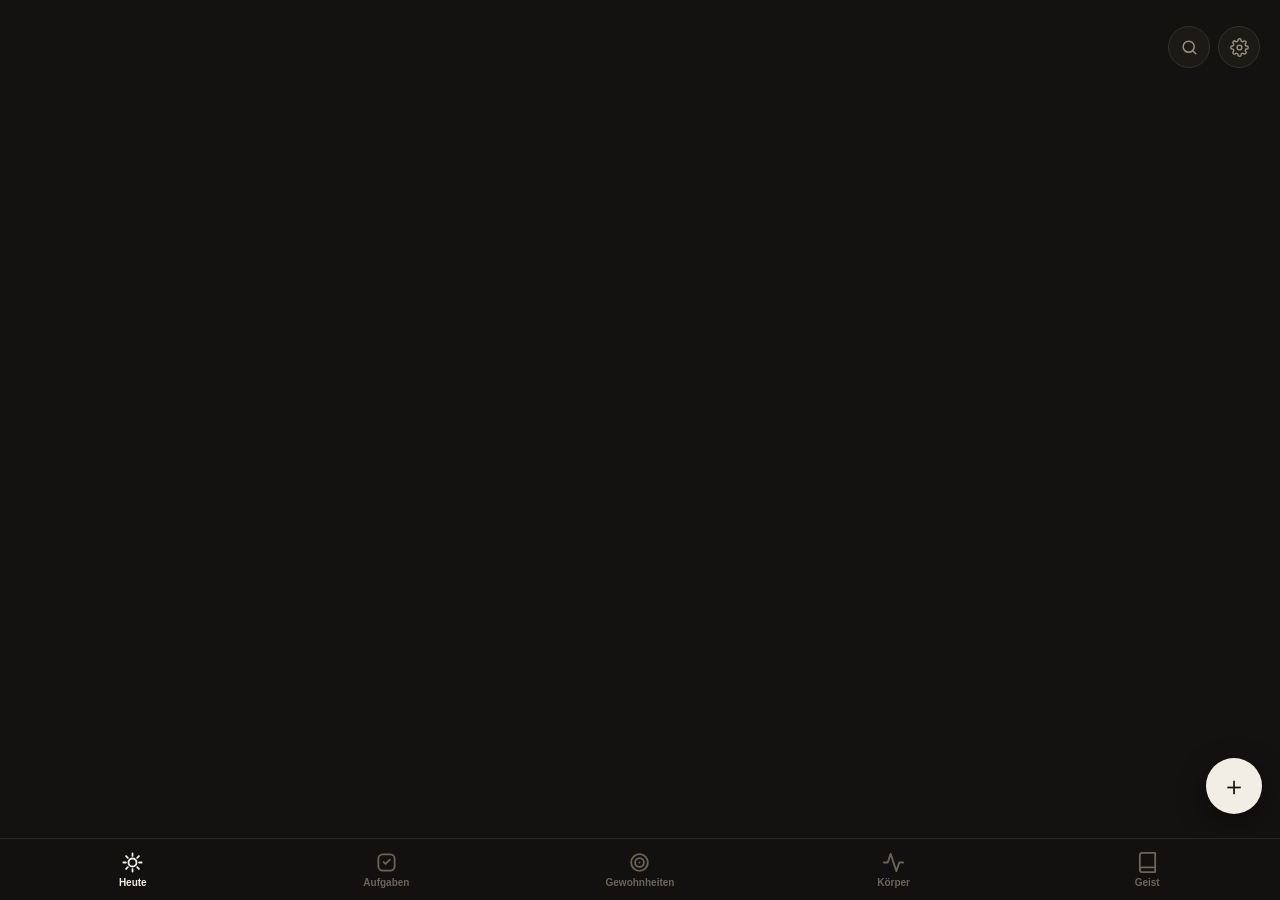
==== commit 1e20c96d: "Add files via upload" ====
--- a/index.html
+++ b/index.html
@@ -75,9 +75,10 @@
 
 /* ---------- Kopf ---------- */
 header.top {
-  display: flex; align-items: flex-start; justify-content: space-between;
+  display: flex; align-items: flex-start; justify-content: space-between; gap: 10px;
   padding: max(22px, env(safe-area-inset-top)) 20px 4px;
 }
+.head-btns { display: flex; gap: 8px; flex-shrink: 0; }
 .overline { font-size: 13px; font-weight: 600; letter-spacing: .12em; text-transform: uppercase; color: var(--muted); }
 h1.date {
   font-family: var(--serif); font-weight: 600; font-size: 34px; line-height: 1.12;
@@ -178,6 +179,18 @@
 .today-hero .msg .m1 { font-family: var(--serif); font-size: 20px; font-weight: 600; line-height: 1.25; }
 .today-hero .msg .m2 { font-size: 13.5px; color: var(--muted); margin-top: 5px; }
 
+.offer-strip { display: flex; gap: 8px; overflow-x: auto; padding: 4px 2px 2px; margin-top: 10px; scrollbar-width: none; }
+.offer-strip::-webkit-scrollbar { display: none; }
+.offer {
+  flex-shrink: 0; display: flex; align-items: center; gap: 8px; cursor: pointer;
+  border: 1px solid var(--hairline); background: var(--surface); color: var(--text);
+  border-radius: 999px; padding: 9px 15px 9px 9px; font-size: 13.5px; font-weight: 600;
+  font-family: var(--sans);
+}
+.offer .of-ic {
+  width: 24px; height: 24px; border-radius: 50%; display: grid; place-items: center;
+  border: 1.5px solid var(--c); color: var(--c); font-size: 11px; flex-shrink: 0;
+}
 .shield-strip { display: flex; gap: 8px; overflow-x: auto; padding: 2px 2px 6px; scrollbar-width: none; }
 .shield-strip::-webkit-scrollbar { display: none; }
 .shield {
@@ -307,10 +320,10 @@
   gap: 6px; align-items: center; padding: 9px 11px; min-width: 0;
 }
 .tl-item {
-  font-size: 12.5px; font-weight: 600; background: var(--surface2);
+  font-size: 12.5px; font-weight: 600; line-height: 1.35; background: var(--surface2);
   border-radius: 7px; padding: 6px 10px; cursor: grab;
   user-select: none; -webkit-user-select: none; touch-action: none;
-  max-width: 100%; overflow: hidden; text-overflow: ellipsis; white-space: nowrap;
+  max-width: 100%;                      /* voller Titel, darf umbrechen */
 }
 .tl-empty { font-size: 12.5px; color: var(--faint); font-style: italic; }
 .tl-pool {
@@ -378,6 +391,12 @@
 /* Kalender */
 
 .step-row { cursor: pointer; }
+.step-add {
+  width: 32px; height: 32px; border-radius: 10px; flex-shrink: 0;
+  border: 1px solid var(--border); background: var(--surface2); color: var(--skill);
+  font-size: 16px; font-weight: 700; cursor: pointer; font-family: var(--sans);
+}
+.step-add.on { color: var(--todo); border-color: transparent; background: color-mix(in srgb, var(--todo) 18%, transparent); }
 .step-row .ring-check { pointer-events: none; }
 .step-row.done .ring-check { background: var(--skill); border-color: var(--skill); }
 .step-row.done .t { color: var(--faint); text-decoration: line-through; }
@@ -477,9 +496,79 @@
 .tip-card .ta { font-size: 13px; color: var(--muted); margin-top: 1px; }
 .tip-card .tr { font-size: 13.5px; margin-top: 5px; color: var(--text); opacity: .85; }
 
-.pp-card { border-left: 3px solid var(--sport); background: var(--surface2); border-radius: 12px; padding: 12px 14px; margin-bottom: 9px; }
-.pp-card .pn { font-size: 15px; font-weight: 700; margin-bottom: 3px; }
-.pp-card .pl { font-size: 13.5px; color: var(--muted); margin-top: 2px; }
+/* Fortschritt */
+.pg-streak {
+  display: flex; align-items: center; gap: 14px; margin-bottom: 16px;
+  background: color-mix(in srgb, var(--sport) 12%, var(--surface2));
+  border: 1px solid color-mix(in srgb, var(--sport) 30%, transparent);
+  border-radius: 16px; padding: 14px 16px;
+}
+.pg-flame { font-size: 26px; }
+.pg-streak-n { font-family: var(--serif); font-size: 19px; font-weight: 600; }
+.pg-streak-s { font-size: 13px; color: var(--muted); margin-top: 2px; }
+.pg-card { background: var(--surface2); border-radius: 14px; padding: 14px; margin-bottom: 10px; }
+.pg-head { display: flex; align-items: baseline; justify-content: space-between; gap: 10px; }
+.pg-name { font-size: 15.5px; font-weight: 700; }
+.pg-best { font-family: var(--serif); font-size: 24px; font-weight: 600; color: var(--sport); }
+.pg-best small { font-family: var(--sans); font-size: 11px; font-weight: 600; color: var(--muted); }
+.pg-sub { font-size: 12px; color: var(--faint); margin-top: 1px; }
+.pg-chart { display: flex; align-items: flex-end; gap: 5px; height: 60px; margin: 14px 0 6px; }
+.pg-bar { flex: 1; display: flex; align-items: flex-end; }
+.pg-bar i { display: block; width: 100%; border-radius: 3px; background: color-mix(in srgb, var(--sport) 34%, transparent); }
+.pg-foot { display: flex; justify-content: space-between; font-size: 12px; color: var(--faint); }
+.pg-foot b { color: var(--text); }
+.pp-up { color: var(--todo); font-weight: 700; } .pp-down { color: var(--avoid); font-weight: 700; }
+
+/* Trainingsplan */
+.plan-card { background: var(--surface2); border-radius: 13px; padding: 11px 12px; margin-bottom: 8px; }
+.plan-top { display: flex; align-items: center; gap: 10px; margin-bottom: 9px; }
+.plan-name {
+  flex: 1; background: var(--surface); border: 1px solid var(--hairline); color: var(--text);
+  border-radius: 9px; padding: 8px 10px; font-size: 14.5px; font-weight: 600; font-family: var(--sans);
+}
+.plan-name-static { flex: 1; font-size: 14.5px; font-weight: 600; }
+.plan-cnt { font-size: 11.5px; color: var(--faint); flex-shrink: 0; }
+.plan-sel {
+  flex-shrink: 0; background: var(--surface); border: 1px solid var(--hairline); color: var(--text);
+  border-radius: 9px; padding: 7px 8px; font-size: 13px; font-family: var(--sans);
+  -webkit-appearance: none; appearance: none; max-width: 140px;
+}
+.plan-card .wd-row .wd { aspect-ratio: auto; height: 34px; font-size: 12px; }
+
+/* Stoppuhr */
+.ex-timer {
+  width: 38px; height: 38px; border-radius: 11px; flex-shrink: 0;
+  border: 1px solid var(--border); background: var(--surface2); color: var(--sport);
+  display: grid; place-items: center; cursor: pointer;
+}
+.ex-timer svg { width: 19px; height: 19px; stroke-width: 1.9; }
+.timer {
+  position: fixed; inset: 0; z-index: 360; background: var(--bg);
+  display: flex; flex-direction: column;
+  padding: max(24px, env(safe-area-inset-top)) 22px calc(24px + env(safe-area-inset-bottom));
+}
+.tm-top { display: flex; align-items: center; justify-content: space-between; }
+.tm-name { font-size: 13px; font-weight: 700; letter-spacing: .11em; text-transform: uppercase; color: var(--muted); }
+.tm-mid { flex: 1; display: flex; flex-direction: column; align-items: center; justify-content: center; gap: 4px; }
+.tm-num {
+  font-family: var(--serif); font-size: 96px; font-weight: 600; line-height: 1;
+  font-variant-numeric: tabular-nums; transition: color .3s;
+}
+.tm-num.record { color: var(--sport); }
+.tm-unit { font-size: 13px; color: var(--muted); letter-spacing: .1em; text-transform: uppercase; }
+.tm-best { font-size: 13px; color: var(--faint); margin-top: 14px; }
+.tm-foot { display: flex; flex-direction: column; gap: 10px; }
+
+/* Rekord-Meldung */
+.cheer {
+  position: fixed; left: 50%; bottom: calc(96px + env(safe-area-inset-bottom)); z-index: 320;
+  transform: translateX(-50%); max-width: calc(100vw - 40px);
+  background: var(--sport); color: var(--ink-on-accent);
+  border-radius: 999px; padding: 12px 20px; font-size: 14.5px; font-weight: 800;
+  box-shadow: var(--shadow); animation: cheerIn .35s cubic-bezier(.2,.9,.3,1);
+}
+.cheer.out { opacity: 0; transition: opacity .4s; }
+@keyframes cheerIn { from { opacity: 0; transform: translate(-50%, 14px) scale(.94); } to { opacity: 1; transform: translateX(-50%); } }
 .pp-up { color: var(--todo); font-weight: 700; } .pp-down { color: var(--avoid); font-weight: 700; }
 
 .wd-row { display: flex; gap: 7px; }
@@ -597,9 +686,14 @@
     <div class="overline" id="greet"></div>
     <h1 class="date" id="big-date"></h1>
   </div>
+  <div class="head-btns">
+  <button class="gear" id="btn-search" title="Suchen">
+    <svg viewBox="0 0 24 24" fill="none" stroke="currentColor" stroke-width="1.9" stroke-linecap="round"><circle cx="11" cy="11" r="7"/><path d="M20 20l-4-4"/></svg>
+  </button>
   <button class="gear" id="btn-settings" title="Einstellungen">
     <svg viewBox="0 0 24 24" fill="none" stroke="currentColor" stroke-width="1.8" stroke-linecap="round" stroke-linejoin="round"><circle cx="12" cy="12" r="3"/><path d="M19.4 15a1.65 1.65 0 0 0 .33 1.82l.06.06a2 2 0 1 1-2.83 2.83l-.06-.06a1.65 1.65 0 0 0-1.82-.33 1.65 1.65 0 0 0-1 1.51V21a2 2 0 1 1-4 0v-.09A1.65 1.65 0 0 0 9 19.4a1.65 1.65 0 0 0-1.82.33l-.06.06a2 2 0 1 1-2.83-2.83l.06-.06a1.65 1.65 0 0 0 .33-1.82 1.65 1.65 0 0 0-1.51-1H3a2 2 0 1 1 0-4h.09A1.65 1.65 0 0 0 4.6 9a1.65 1.65 0 0 0-.33-1.82l-.06-.06a2 2 0 1 1 2.83-2.83l.06.06a1.65 1.65 0 0 0 1.82.33H9a1.65 1.65 0 0 0 1-1.51V3a2 2 0 1 1 4 0v.09a1.65 1.65 0 0 0 1 1.51 1.65 1.65 0 0 0 1.82-.33l.06-.06a2 2 0 1 1 2.83 2.83l-.06.06a1.65 1.65 0 0 0-.33 1.82V9a1.65 1.65 0 0 0 1.51 1H21a2 2 0 1 1 0 4h-.09a1.65 1.65 0 0 0-1.51 1z"/></svg>
   </button>
+  </div>
 </header>
 
 <main>
@@ -637,6 +731,7 @@
     </div>
     <div id="sport-body"></div>
     <input type="file" id="run-photo" accept="image/*" hidden>
+    <input type="file" id="vocab-photo" accept="image/*" hidden>
   </section>
 </main>
 
@@ -683,7 +778,9 @@
   bell:   '<path d="M18 8a6 6 0 10-12 0c0 7-3 8-3 8h18s-3-1-3-8"/><path d="M13.7 21a2 2 0 01-3.4 0"/>',
   wand:   '<path d="M15 4V2M15 10V8M12.5 6h-2M19.5 6h-2M4 20l9-9M13.5 4.5l1 1"/>',
   bulb:   '<path d="M9 18h6M10 21h4M12 3a6 6 0 00-3.5 10.9c.5.4.8 1 .8 1.6V17h5.4v-1.5c0-.6.3-1.2.8-1.6A6 6 0 0012 3z"/>',
-  book:   '<path d="M4 19.5A2.5 2.5 0 016.5 17H20"/><path d="M6.5 2H20v20H6.5A2.5 2.5 0 014 19.5v-15A2.5 2.5 0 016.5 2z"/>'
+  book:   '<path d="M4 19.5A2.5 2.5 0 016.5 17H20"/><path d="M6.5 2H20v20H6.5A2.5 2.5 0 014 19.5v-15A2.5 2.5 0 016.5 2z"/>',
+  stop:   '<circle cx="12" cy="13" r="8"/><path d="M12 9.5V13M9.5 2h5"/>',
+  search: '<circle cx="11" cy="11" r="7"/><path d="M20 20l-4-4"/>'
 };
 function ico(name) {
   return '<svg viewBox="0 0 24 24" fill="none" stroke="currentColor" stroke-linecap="round" stroke-linejoin="round">' + (ICO[name] || "") + "</svg>";
@@ -722,6 +819,11 @@
   return String(s).replace(/&/g, "&amp;").replace(/</g, "&lt;").replace(/>/g, "&gt;").replace(/"/g, "&quot;");
 }
 const uid = () => Date.now().toString(36) + Math.random().toString(36).slice(2, 6);
+/* Aus einer alten id die Entstehungszeit lesen – uid() beginnt mit dem Zeitstempel */
+function idTime(id) {
+  const t = parseInt(String(id).slice(0, 8), 36);
+  return (t > 15e11 && t < 25e11) ? t : 0;   // grob 2017 bis 2049
+}
 
 /* ================================================================
    Daten (voll kompatibel mit der bisherigen App)
@@ -762,11 +864,17 @@
   if (!data.usage) data.usage = { input: 0, output: 0, cost: 0 };
   if (!Array.isArray(data.todos)) data.todos = [];
   // Aufgaben: „bis wann" (until) oder „an diesem Tag" (on)
-  data.todos.forEach(t => { if (t.kind !== "on") t.kind = "until"; });
+  data.todos.forEach(t => {
+    if (t.kind !== "on") t.kind = "until";
+    if (typeof t.repeat !== "number") t.repeat = 0;      // 0 = einmalig, sonst Abstand in Tagen
+    if (!Array.isArray(t.doneDates)) t.doneDates = [];   // Historie wiederkehrender Aufgaben
+  });
   if (!Array.isArray(data.dailies)) data.dailies = [];
   // Gewohnheiten führen jetzt eine Liste erledigter Tage – für den Rückblick
   data.dailies.forEach(h => {
     if (!Array.isArray(h.history)) h.history = h.lastDone ? [h.lastDone] : [];
+    if (h.mode !== "week") h.mode = "interval";
+    if (typeof h.perWeek !== "number" || h.perWeek < 1) h.perWeek = 3;
   });
   // Tagebuch: ein Text je Tag
   if (!data.journal || typeof data.journal !== "object") data.journal = {};
@@ -779,6 +887,15 @@
   if (!Array.isArray(data.sport.customEx)) data.sport.customEx = [];
   data.sport.customEx = data.sport.customEx.filter(e => e && e.name);
   if (!Array.isArray(data.sport.removedEx)) data.sport.removedEx = [];
+  // Wochentage je Übung; fehlt ein Eintrag, gelten die allgemeinen Trainingstage
+  if (!data.sport.exDays || typeof data.sport.exDays !== "object") data.sport.exDays = {};
+  // Trainingsarten („Druck", „Zug" …) bündeln Übungen und geben ihnen gemeinsame Tage
+  if (!Array.isArray(data.sport.splits)) data.sport.splits = [];
+  data.sport.splits.forEach(sp => {
+    if (!Array.isArray(sp.days)) sp.days = [];
+    if (!Array.isArray(sp.ex)) sp.ex = [];
+    if (!sp.id) sp.id = uid();
+  });
   // Skills: alte Handstand-Struktur in die neue Skill-Liste überführen
   if (!Array.isArray(data.sport.skillList)) {
     const hs = (data.sport.skills && data.sport.skills.handstand) || { done: [] };
@@ -815,6 +932,10 @@
   if (!NAG_LEVELS[data.notify.level]) data.notify.level = "penetrant";
   if (typeof data.notify.night !== "boolean") data.notify.night = true;
   if (!data.notify.lastFire || typeof data.notify.lastFire !== "object") data.notify.lastFire = {};
+  if (typeof data.lastBackup !== "number") data.lastBackup = 0;
+  if (!["toDe", "toEn", "mixed"].includes(data.vocabDir)) data.vocabDir = "toDe";
+  // Bücher: Anlegedatum, für die Jahresübersicht
+  data.books.forEach(b => { if (!b.created) { const t = idTime(b.id); if (t) b.created = t; } });
   // Vokabeln
   if (!Array.isArray(data.vocab)) data.vocab = [];
   data.vocab.forEach(v => {
@@ -1077,28 +1198,59 @@
 /* ================================================================
    HEUTE — das Tages-Dashboard
    ================================================================ */
+function weekKeyOf(iso) {
+  const d = new Date(iso + "T00:00:00");
+  d.setDate(d.getDate() - ((d.getDay() + 6) % 7));
+  return isoDate(d);
+}
+function weekStreak(h) {
+  // Wochen in Folge, in denen das Ziel erreicht wurde; die laufende zählt nur, wenn schon geschafft
+  const goal = h.perWeek || 3;
+  const counts = {};
+  (h.history || []).forEach(d => { const k = weekKeyOf(d); counts[k] = (counts[k] || 0) + 1; });
+  let streak = 0;
+  const mon = mondayOf(new Date());
+  for (let w = 0; w < 200; w++) {
+    const k = isoDate(addD(mon, -7 * w));
+    const c = counts[k] || 0;
+    if (c >= goal) streak++;
+    else if (w > 0) break;      // vergangene Woche verfehlt = Ende
+  }
+  return streak;
+}
 function habitState(h) {
   const today = todayStr();
+  const doneToday = h.lastDone === today;
+
+  if (h.mode === "week") {
+    const goal = h.perWeek || 3;
+    const wk = weekKeyOf(today);
+    const inWeek = (h.history || []).filter(d => weekKeyOf(d) === wk).length;
+    return { mode: "week", goal, inWeek, doneToday,
+      due: !doneToday && inWeek < goal, nextDue: today, streak: weekStreak(h) };
+  }
+
   const interval = h.interval || 1;
   const gap = h.lastDone ? daysBetweenIso(h.lastDone, today) : Infinity;
   const alive = h.lastDone && gap <= interval;
-  const doneToday = h.lastDone === today;
   const nextDue = h.lastDone ? addDaysIso(h.lastDone, interval) : today;
-  const due = !doneToday && nextDue <= today;
-  return { interval, doneToday, due, nextDue, streak: alive ? h.streak : 0 };
+  return { mode: "interval", interval, doneToday, due: !doneToday && nextDue <= today,
+    nextDue, streak: alive ? h.streak : 0 };
 }
 function toggleDailyHabit(h) {
   const today = todayStr();
   if (!Array.isArray(h.history)) h.history = [];
   if (h.lastDone === today) {
-    h.streak = h.prevStreak;
     h.lastDone = h.prevLastDone;
+    if (h.mode !== "week") h.streak = h.prevStreak;
     h.history = h.history.filter(d => d !== today);
   } else {
-    h.prevStreak = h.streak;
     h.prevLastDone = h.lastDone;
-    const g = h.lastDone ? daysBetweenIso(h.lastDone, today) : Infinity;
-    h.streak = (h.lastDone && g <= (h.interval || 1)) ? h.streak + 1 : 1;
+    if (h.mode !== "week") {
+      h.prevStreak = h.streak;
+      const g = h.lastDone ? daysBetweenIso(h.lastDone, today) : Infinity;
+      h.streak = (h.lastDone && g <= (h.interval || 1)) ? h.streak + 1 : 1;
+    }
     h.lastDone = today;
     if (!h.history.includes(today)) h.history.push(today);
   }
@@ -1115,18 +1267,39 @@
   const d = daysBetweenIso(today, t.deadline);
   return d > 0 && d <= 2;
 }
+const REPEAT_LABEL = { 0: "", 1: "täglich", 7: "wöchentlich", 14: "alle 2 Wochen", 28: "alle 4 Wochen" };
 function markTodo(t, done) {
+  const today = todayStr();
+  if (done && t.repeat > 0) {
+    // Wiederkehrend: abhaken heißt weiterrücken, nicht verschwinden
+    if (!t.doneDates.includes(today)) t.doneDates.push(today);
+    let next = addDaysIso(t.deadline || today, t.repeat);
+    while (next <= today) next = addDaysIso(next, t.repeat);   // verpasste Runden überspringen
+    t.deadline = next;
+    t.done = false;
+    delete t.doneAt;
+    cheer("Erledigt – nächstes Mal " + fmtNice(next));
+    return;
+  }
   t.done = done;
-  if (done) t.doneAt = todayStr(); else delete t.doneAt;
+  if (done) {
+    t.doneAt = today;
+    if (!t.doneDates.includes(today)) t.doneDates.push(today);
+  } else {
+    delete t.doneAt;
+    t.doneDates = t.doneDates.filter(d => d !== today);
+  }
 }
 function resetAvoid(a) {
   if (confirm("Rückfall bei „" + a.title + "“? Der Zähler startet neu bei 0.")) {
     a.since = Date.now(); save(); rerenderAll();
   }
 }
-function freqLabel(n) {
+function freqLabel(h) {
+  if (h.mode === "week") return (h.perWeek || 3) + "× pro Woche";
+  const n = h.interval || 1;
   if (n === 1) return "Täglich";
-  if (n === 7) return "1x pro Woche";
+  if (n === 7) return "1× pro Woche";
   if (n === 14) return "Alle 2 Wochen";
   return "Alle " + n + " Tage";
 }
@@ -1189,7 +1362,7 @@
     row.innerHTML = `
       <button class="ring-check ${t.done ? "on" : ""}" style="${t.done ? "background:var(--todo);border-color:var(--todo)" : ""}">${t.done ? "✓" : ""}</button>
       <div class="grow"><div class="t">${esc(t.title)}</div>
-      <div class="s">${overdue ? '<span class="overdue">Überfällig · ' + fmtNice(t.deadline) + "</span>" : (t.kind === "on" ? "Termin heute" : "Aufgabe") + (t.deadlineTime ? " · " + t.deadlineTime + " Uhr" : "")}</div></div>`;
+      <div class="s">${overdue ? '<span class="overdue">Überfällig · ' + fmtNice(t.deadline) + "</span>" : (t.repeat > 0 ? "↻ " + REPEAT_LABEL[t.repeat] : t.kind === "on" ? "Termin heute" : "Aufgabe") + (t.deadlineTime ? " · " + t.deadlineTime + " Uhr" : "")}</div></div>`;
     row.querySelector(".ring-check").addEventListener("click", () => { markTodo(t, !t.done); save(); rerenderAll(); });
     planWrap.appendChild(row);
   });
@@ -1215,7 +1388,7 @@
     row.innerHTML = `
       <button class="ring-check ${st.doneToday ? "on" : ""}" style="${st.doneToday ? "background:var(--habit);border-color:var(--habit)" : ""}">${st.doneToday ? "✓" : ""}</button>
       <div class="grow"><div class="t">${esc(h.title)}</div>
-      <div class="s">Gewohnheit · ${st.streak > 0 ? "Streak " + st.streak : freqLabel(st.interval)}</div></div>`;
+      <div class="s">Gewohnheit · ${st.mode === "week" ? st.inWeek + " von " + st.goal + " diese Woche" : st.streak > 0 ? "Streak " + st.streak : freqLabel(h)}</div></div>`;
     row.querySelector(".ring-check").addEventListener("click", () => toggleDailyHabit(h));
     planWrap.appendChild(row);
   });
@@ -1245,20 +1418,6 @@
     planWrap.appendChild(row);
   });
   box.appendChild(planWrap);
-
-  // Fällige Vokabeln – Hinweis, zählt bewusst nicht in den Ring
-  const vDue = vocabDue().length;
-  if (vDue) {
-    const row = document.createElement("div");
-    row.className = "row";
-    row.style.cursor = "pointer";
-    row.innerHTML = `
-      <span class="ring-check" style="border-color:var(--media);color:var(--media);font-size:12px">▶</span>
-      <div class="grow"><div class="t">${vDue} ${vDue === 1 ? "Vokabel" : "Vokabeln"} wiederholen</div>
-        <div class="s"><span>Karteikasten · optional</span></div></div>`;
-    row.addEventListener("click", () => startQuiz(vocabDue()));
-    box.appendChild(row);
-  }
 
   // Weitere offene Aufgaben (ohne heutige Deadline)
   const otherOpen = data.todos.filter(t => !t.done && t.deadline && t.deadline > today && !todoSoon(t, today));
@@ -1288,6 +1447,29 @@
     box.appendChild(strip);
   }
 
+  // Angebote – alles Optionale in einer Zeile, nur wenn wirklich was ansteht
+  const offers = [];
+  const vDue = vocabDue().length;
+  if (vDue) offers.push({ icon: "▶", text: vDue + " " + (vDue === 1 ? "Vokabel" : "Vokabeln"), c: "var(--media)", go: () => startQuiz(vocabDue()) });
+  if (new Date().getDay() === 0 && new Date().getHours() >= 17 && data.weekReviewSeen !== isoDate(mondayOf(new Date())))
+    offers.push({ icon: "📖", text: "Deine Woche", c: "var(--media)", go: openWeekReview });
+  if (Date.now() - (data.lastBackup || 0) > 28 * 86400000 && (data.todos.length || data.books.length || data.vocab.length))
+    offers.push({ icon: "!", text: "Sichern", c: "var(--avoid)", go: openBackupSheet });
+
+  if (offers.length) {
+    const strip = document.createElement("div");
+    strip.className = "offer-strip";
+    offers.forEach(o => {
+      const el = document.createElement("button");
+      el.className = "offer";
+      el.style.setProperty("--c", o.c);
+      el.innerHTML = `<span class="of-ic">${o.icon}</span><span>${esc(o.text)}</span>`;
+      el.addEventListener("click", o.go);
+      strip.appendChild(el);
+    });
+    box.appendChild(strip);
+  }
+
   // Rückblick – steht offen da, kein Aufklappen mehr
   const sect = document.createElement("div");
   sect.className = "sect";
@@ -1297,6 +1479,83 @@
   const slot = document.createElement("div");
   box.appendChild(slot);
   renderReviewWeek(slot);
+
+  box.insertAdjacentHTML("beforeend", btnHTML("quiet", "btn-year", "", "Dieses Jahr"));
+  $("btn-year").addEventListener("click", openYearSheet);
+}
+
+/* ================================================================
+   DIESES JAHR — was am Ende übrig bleibt
+   ================================================================ */
+function openYearSheet() {
+  const year = new Date().getFullYear();
+  const inYear = iso => typeof iso === "string" && iso.startsWith(year + "-");
+  const monthOf = iso => parseInt(iso.slice(5, 7), 10) - 1;
+
+  let todoDays = [];
+  data.todos.forEach(t => (t.doneDates || []).forEach(d => { if (inYear(d)) todoDays.push(d); }));
+  const todos = todoDays;
+  const habitDays = [];
+  data.dailies.forEach(h => (h.history || []).forEach(d => { if (inYear(d)) habitDays.push(d); }));
+  const trainDays = Object.keys(data.sport.log).filter(d => inYear(d) && Object.keys(data.sport.log[d]).length);
+  const runs = data.sport.runs.filter(r => inYear(r.date));
+  const km = runs.reduce((a, r) => a + r.km, 0);
+  const words = data.vocab.filter(v => v.created && new Date(v.created).getFullYear() === year);
+  const notes = Object.keys(data.journal).filter(d => inYear(d) && (data.journal[d] || "").trim());
+  const booksY = data.books.filter(b => b.created && new Date(b.created).getFullYear() === year);
+  const sitzen = data.vocab.filter(v => v.box >= VOCAB_BOXES.length).length;
+
+  // Aktivität je Monat: an wie vielen Tagen war überhaupt etwas
+  const perMonth = new Array(12).fill(0);
+  const seen = {};
+  const mark = iso => { if (!inYear(iso) || seen[iso]) return; seen[iso] = 1; perMonth[monthOf(iso)]++; };
+  todos.forEach(mark);
+  habitDays.forEach(mark);
+  trainDays.forEach(mark);
+  runs.forEach(r => mark(r.date));
+  notes.forEach(mark);
+  const maxM = Math.max(1, ...perMonth);
+  const thisMonth = new Date().getMonth();
+
+  const bars = perMonth.map((v, i) => {
+    const h = Math.round(4 + (v / maxM) * 54);
+    const future = i > thisMonth;
+    return `<span class="pg-bar" title="${v} Tage"><i style="height:${h}px;${i === thisMonth ? "background:var(--media)" : ""}${future ? ";opacity:.25" : ""}"></i></span>`;
+  }).join("");
+
+  const stat = (v, l, c) => `<div class="stat"><div class="v"${c ? ' style="color:' + c + '"' : ""}>${v}</div><div class="l">${l}</div></div>`;
+  const cards = [
+    stat(todos.length, todos.length === 1 ? "Aufgabe" : "Aufgaben", "var(--todo)"),
+    stat(habitDays.length, "Gewohnheiten", "var(--habit)"),
+    stat(trainDays.length, "Trainingstage", "var(--sport)"),
+    runs.length ? stat(km.toFixed(0), "km gelaufen", "var(--run)") : "",
+    booksY.length ? stat(booksY.length, booksY.length === 1 ? "Buch" : "Bücher", "var(--media)") : "",
+    words.length ? stat(words.length, words.length === 1 ? "Wort" : "Wörter", "var(--media)") : "",
+    notes.length ? stat(notes.length, notes.length === 1 ? "Notiz" : "Notizen", "var(--media)") : "",
+    sitzen ? stat(sitzen, "Wörter sitzen", "var(--todo)") : ""
+  ].filter(Boolean);
+  const grid = [];
+  for (let i = 0; i < cards.length; i += 3) grid.push('<div class="stat-grid">' + cards.slice(i, i + 3).join("") + "</div>");
+
+  // Bestwerte
+  const bests = allEx().map(ex => {
+    const { best, bestDate } = bestFor(ex.name);
+    return best == null ? "" :
+      `<div class="kv"><span class="k">${esc(ex.name)}</span><span class="v" style="color:var(--sport)">${best} ${ex.unit}${bestDate ? ' <span style="color:var(--faint);font-weight:400">· ' + fmtShort(bestDate) + "</span>" : ""}</span></div>`;
+  }).filter(Boolean).join("");
+
+  const aktiveTage = Object.keys(seen).length;
+  const { sheet, close } = openSheet(`
+    <h3>Dieses Jahr</h3>
+    <div class="sub">${year} · an <b style="color:var(--text)">${aktiveTage}</b> ${aktiveTage === 1 ? "Tag" : "Tagen"} etwas eingetragen</div>
+    ${grid.join("")}
+    <label>Monat für Monat</label>
+    <div class="pg-chart" style="height:62px">${bars}</div>
+    <div class="pg-foot"><span>Jan</span><span>Dez</span></div>
+    ${bests ? "<label>Bestwerte</label>" + bests : ""}
+    <div class="sheet-actions"><button class="primary" data-act="close">Fertig</button></div>`,
+    { accent: "var(--media)" });
+  sheet.querySelector('[data-act="close"]').addEventListener("click", close);
 }
 
 /* ================================================================
@@ -1305,7 +1564,7 @@
 let reviewWeek = 0;   // 0 = diese Woche, -1 = vorige …
 
 function dayRecord(iso) {
-  const todos = data.todos.filter(t => t.doneAt === iso);
+  const todos = data.todos.filter(t => t.doneAt === iso || (t.doneDates || []).includes(iso));
   const habits = data.dailies.filter(h => (h.history || []).includes(iso));
   const ex = data.sport.log[iso] || {};
   const exList = allEx().filter(e => ex[e.name]).map(e => ({ name: e.name, val: ex[e.name], unit: e.unit }));
@@ -1384,6 +1643,18 @@
   const d = new Date(iso + "T00:00:00");
   return d.getDate() + ". " + MONTHS_SHORT[d.getMonth()];
 }
+function titleOnly(s) { return String(s).split(" – ")[0].trim(); }
+/* Kurzform, die den Band erkennbar lässt: nach dem Doppelpunkt steht meist
+   das Unterscheidende, sonst behalten wir das Ende statt des Reihennamens. */
+function bookLabel(s, n) {
+  const full = titleOnly(s);
+  const parts = full.split(": ");
+  const cand = parts.length > 1 ? parts.slice(1).join(": ") : full;
+  if (cand.length <= n) return cand;
+  const tail = cand.slice(cand.length - n);
+  const sp = tail.indexOf(" ");
+  return "…" + (sp > -1 && sp < n * 0.4 ? tail.slice(sp + 1) : tail).trim();
+}
 function shorten(s, n) {
   s = String(s);
   // Autor abschneiden, Reihentitel auf den Haupttitel vor dem Doppelpunkt kürzen
@@ -1393,6 +1664,102 @@
   const head = cut.slice(0, n);
   const sp = head.lastIndexOf(" ");
   return (sp > n * 0.55 ? head.slice(0, sp) : head).trimEnd() + "…";
+}
+
+/* Sicherung: alles in die Zwischenablage, damit es nicht nur im Browser lebt */
+async function copyBackup() {
+  const text = JSON.stringify(data, null, 2);
+  try {
+    await navigator.clipboard.writeText(text);
+    data.lastBackup = Date.now(); save();
+    return true;
+  } catch {
+    prompt("Kopieren ging nicht – markier den Text und kopier ihn selbst:", text);
+    data.lastBackup = Date.now(); save();
+    return false;
+  }
+}
+
+function openBackupSheet() {
+  const n = data.todos.length + data.books.length + data.vocab.length
+    + data.dailies.length + Object.keys(data.journal).length;
+  const { sheet, close } = openSheet(`
+    <h3>Tagwerk sichern</h3>
+    <div class="sub">Deine Daten liegen nur in diesem Browser. Löschst du die Safari-Daten oder wechselst das Handy, sind sie weg.</div>
+    <div class="kv"><span class="k">Einträge insgesamt</span><span class="v">${n}</span></div>
+    <div class="kv"><span class="k">Zuletzt gesichert</span><span class="v">${data.lastBackup ? fmtNice(isoDate(new Date(data.lastBackup))) : "nie"}</span></div>
+    <div class="hint" style="margin-top:12px">Der Knopf kopiert alles. Schick es dir per Mail oder leg es in eine Notiz – von dort holst du es über „Import Data“ zurück.</div>
+    <div class="sheet-actions">
+      <button class="quiet" data-act="later">Später</button>
+      <button class="primary" data-act="copy">Alles kopieren</button>
+    </div>`, { accent: "var(--avoid)" });
+  sheet.querySelector('[data-act="later"]').addEventListener("click", () => {
+    // Zwei Wochen Ruhe, ohne als gesichert zu gelten
+    data.lastBackup = Date.now() - 14 * 86400000; save(); renderToday(); close();
+  });
+  sheet.querySelector('[data-act="copy"]').addEventListener("click", async e => {
+    e.target.disabled = true;
+    const ok = await copyBackup();
+    e.target.textContent = ok ? "Kopiert ✓" : "Fertig";
+    setTimeout(() => { renderToday(); close(); }, 800);
+  });
+}
+
+/* Was die Woche gebracht hat – einmal sonntags, freiwillig */
+function openWeekReview() {
+  const mon = mondayOf(new Date());
+  const days = [];
+  for (let i = 0; i < 7; i++) days.push(isoDate(addD(mon, i)));
+  const inWeek = iso => days.includes(iso);
+
+  let todos = 0;
+  data.todos.forEach(t => (t.doneDates || []).forEach(d => { if (inWeek(d)) todos++; }));
+  const habitDays = data.dailies.reduce((n, h) => n + (h.history || []).filter(inWeek).length, 0);
+  const trainDays = days.filter(d => data.sport.log[d] && Object.keys(data.sport.log[d]).length).length;
+  const runs = data.sport.runs.filter(r => inWeek(r.date));
+  const km = runs.reduce((a, r) => a + r.km, 0);
+  const words = data.vocab.filter(v => v.created && inWeek(isoDate(new Date(v.created)))).length;
+  const notes = days.filter(d => (data.journal[d] || "").trim()).length;
+  const books = data.books.filter(b => b.reading).length;
+
+  const stat = (v, l, c) => `<div class="stat"><div class="v"${c ? ' style="color:' + c + '"' : ""}>${v}</div><div class="l">${l}</div></div>`;
+  const rows = [
+    todos ? stat(todos, todos === 1 ? "Aufgabe" : "Aufgaben", "var(--todo)") : "",
+    habitDays ? stat(habitDays, "Gewohnheiten", "var(--habit)") : "",
+    trainDays ? stat(trainDays, trainDays === 1 ? "Trainingstag" : "Trainingstage", "var(--sport)") : "",
+    runs.length ? stat(km.toFixed(1).replace(".", ",") + " km", "gelaufen", "var(--run)") : "",
+    words ? stat(words, words === 1 ? "Wort" : "Wörter", "var(--media)") : "",
+    notes ? stat(notes, notes === 1 ? "Notiz" : "Notizen", "var(--media)") : ""
+  ].filter(Boolean);
+
+  const grid = [];
+  for (let i = 0; i < rows.length; i += 3) grid.push('<div class="stat-grid">' + rows.slice(i, i + 3).join("") + "</div>");
+
+  const leer = !rows.length;
+  const sonntag = days[6];
+  const { sheet, close } = openSheet(`
+    <h3>Deine Woche</h3>
+    <div class="sub">${fmtShort(days[0])} – ${fmtShort(days[6])}</div>
+    ${leer ? '<div class="answer blank">Diese Woche ist nichts eingetragen. Auch das ist eine Woche.</div>' : grid.join("")}
+    ${books ? '<div class="hint" style="margin-top:10px">Du liest gerade ' + books + (books === 1 ? " Buch." : " Bücher.") + "</div>" : ""}
+    <label>Was bleibt von der Woche?</label>
+    <textarea id="wr-note" placeholder="Wofür warst du dankbar? Was war das Beste?">${esc(data.journal[sonntag] || "")}</textarea>
+    <div class="hint" style="margin-top:8px">Landet als Notiz beim Sonntag.</div>
+    <div class="sheet-actions">
+      <button class="quiet" data-act="later">Später</button>
+      <button class="primary" data-act="done">Fertig</button>
+    </div>`, { accent: "var(--media)" });
+
+  sheet.querySelector("#wr-note").addEventListener("input", e => {
+    const v = e.target.value;
+    if (v.trim()) data.journal[sonntag] = v; else delete data.journal[sonntag];
+    save();
+  });
+  sheet.querySelector('[data-act="later"]').addEventListener("click", close);
+  sheet.querySelector('[data-act="done"]').addEventListener("click", () => {
+    data.weekReviewSeen = isoDate(mon); save();
+    renderToday(); close();
+  });
 }
 
 function openReviewDay(iso) {
@@ -1464,6 +1831,7 @@
     meta.push((overdue ? '<span class="overdue">' : "<span>") + pre + fmtNice(t.deadline) + (overdue ? " · überfällig</span>" : "</span>"));
   }
   if (t.deadlineTime) meta.push("<span>" + t.deadlineTime + " Uhr</span>");
+  if (t.repeat > 0) meta.push('<span style="color:var(--habit)">↻ ' + REPEAT_LABEL[t.repeat] + "</span>");
   row.innerHTML = `
     <button class="ring-check ${t.done ? "on" : ""}" style="${t.done ? "background:var(--todo);border-color:var(--todo)" : ""}">${t.done ? "✓" : ""}</button>
     <div class="grow"><div class="t">${esc(t.title)}</div>${meta.length ? '<div class="s">' + meta.join("") + "</div>" : ""}</div>`;
@@ -1491,6 +1859,15 @@
       <div class="pick" id="pick-date"><span>📅</span><span id="pick-date-l">Datum</span><input type="date" id="sh-todo-date"></div>
       <div class="pick" id="pick-time"><span>🕐</span><span id="pick-time-l">Uhrzeit</span><input type="time" id="sh-todo-time"></div>
     </div>
+    <label>Wiederholen</label>
+    <select id="sh-todo-rep">
+      <option value="0">Einmalig</option>
+      <option value="1">Täglich</option>
+      <option value="7">Wöchentlich</option>
+      <option value="14">Alle 2 Wochen</option>
+      <option value="28">Alle 4 Wochen</option>
+    </select>
+    <div class="hint" style="margin-top:8px">Beim Abhaken rückt die Aufgabe von selbst weiter.</div>
     <div class="sheet-actions">
       <button class="quiet" data-act="cancel">Abbrechen</button>
       <button class="primary" data-act="save">Hinzufügen</button>
@@ -1522,7 +1899,9 @@
   sheet.querySelector('[data-act="save"]').addEventListener("click", () => {
     const title = sheet.querySelector("#sh-todo-title").value.trim();
     if (!title) return;
-    data.todos.push({ id: uid(), title, kind, deadline: dateI.value, deadlineTime: timeI.value, done: false });
+    const rep = parseInt(sheet.querySelector("#sh-todo-rep").value, 10) || 0;
+    data.todos.push({ id: uid(), title, kind, repeat: rep, doneDates: [],
+      deadline: dateI.value || (rep ? todayStr() : ""), deadlineTime: timeI.value, done: false });
     save(); close(); rerenderAll();
   });
   setTimeout(() => sheet.querySelector("#sh-todo-title").focus(), 350);
@@ -1558,14 +1937,21 @@
     row.className = "row";
     row.style.animationDelay = (i * .03) + "s";
     let status;
-    if (st.doneToday) status = "Heute erledigt";
+    if (st.mode === "week") {
+      status = st.inWeek >= st.goal
+        ? '<span style="color:var(--todo);font-weight:700">Woche geschafft</span>'
+        : st.doneToday ? "Heute erledigt" : '<span style="color:var(--habit);font-weight:700">Noch offen</span>';
+    } else if (st.doneToday) status = "Heute erledigt";
     else if (st.due) status = '<span style="color:var(--habit);font-weight:700">Jetzt fällig</span>';
     else status = "Nächste: " + fmtNice(st.nextDue);
+    const zaehler = st.mode === "week"
+      ? "<span>" + st.inWeek + " von " + st.goal + " diese Woche</span>"
+      : "";
     row.innerHTML = `
       <button class="ring-check ${st.doneToday ? "on" : ""}" style="${st.doneToday ? "background:var(--habit);border-color:var(--habit)" : ""}">${st.doneToday ? "✓" : ""}</button>
       <div class="grow">
         <div class="t">${esc(h.title)}</div>
-        <div class="s"><span>🔥 ${st.streak}</span><span>${freqLabel(st.interval)}</span><span>${status}</span></div>
+        <div class="s"><span>🔥 ${st.streak}</span>${zaehler}<span>${freqLabel(h)}</span><span>${status}</span></div>
       </div>`;
     row.querySelector(".ring-check").addEventListener("click", () => toggleDailyHabit(h));
     enableSwipe(row, {
@@ -1611,12 +1997,21 @@
     <input type="text" id="sh-daily-title" placeholder="z.B. 20 Min lesen" autocomplete="off">
     <label>Wie oft?</label>
     <select id="sh-daily-freq">
-      <option value="1">Täglich</option>
-      <option value="2">Alle 2 Tage</option>
-      <option value="3">Alle 3 Tage</option>
-      <option value="7">1x pro Woche</option>
-      <option value="14">Alle 2 Wochen</option>
+      <optgroup label="Fester Abstand">
+        <option value="i:1">Täglich</option>
+        <option value="i:2">Alle 2 Tage</option>
+        <option value="i:3">Alle 3 Tage</option>
+        <option value="i:7">1× pro Woche</option>
+        <option value="i:14">Alle 2 Wochen</option>
+      </optgroup>
+      <optgroup label="Wochenziel – du verteilst die Tage frei">
+        <option value="w:2">2× pro Woche</option>
+        <option value="w:3">3× pro Woche</option>
+        <option value="w:4">4× pro Woche</option>
+        <option value="w:5">5× pro Woche</option>
+      </optgroup>
     </select>
+    <div class="hint" style="margin-top:8px">Beim Wochenziel reißt nichts, wenn du einen Tag verschiebst.</div>
     <div class="sheet-actions">
       <button class="quiet" data-act="cancel">Abbrechen</button>
       <button class="primary" data-act="save">Hinzufügen</button>
@@ -1625,10 +2020,13 @@
   sheet.querySelector('[data-act="save"]').addEventListener("click", () => {
     const title = sheet.querySelector("#sh-daily-title").value.trim();
     if (!title) return;
+    const [kind, num] = sheet.querySelector("#sh-daily-freq").value.split(":");
     data.dailies.push({
       id: uid(), title,
-      interval: parseInt(sheet.querySelector("#sh-daily-freq").value, 10) || 1,
-      streak: 0, lastDone: null, prevStreak: 0, prevLastDone: null
+      mode: kind === "w" ? "week" : "interval",
+      interval: kind === "i" ? (parseInt(num, 10) || 1) : 1,
+      perWeek: kind === "w" ? (parseInt(num, 10) || 3) : 3,
+      streak: 0, lastDone: null, prevStreak: 0, prevLastDone: null, history: []
     });
     save(); close(); rerenderAll();
   });
@@ -1662,6 +2060,7 @@
     label: "Bücher", one: "Buch", many: "Bücher", verb: "gelesen",
     placeholder: "Buchtitel, z.B. der herr der ringe 1",
     thing: "Buch", things: "Bücher", who: "Autor", whoEx: "J. R. R. Tolkien",
+    activeLabel: "Am Lesen", activeSwitch: "Gerade am Lesen",
     tipsTitle: "Buchvorschläge",
     known: "Diese Bücher kenne ich",
     tipsIntro: "Diese Bücher habe ich gelesen und mochte sie",
@@ -1674,6 +2073,7 @@
     label: "Spiele", one: "Spiel", many: "Spiele", verb: "gespielt",
     placeholder: "Videospiel, z.B. zelda botw",
     thing: "Videospiel", things: "Videospiele", who: "Entwicklerstudio", whoEx: "FromSoftware",
+    activeLabel: "Am Spielen", activeSwitch: "Gerade am Spielen",
     tipsTitle: "Spiele-Tipps",
     known: "Diese Spiele kenne ich",
     tipsIntro: "Diese Spiele habe ich gespielt und mochte sie",
@@ -1746,7 +2146,7 @@
     if (reading.length) {
       const sect = document.createElement("div");
       sect.className = "sect";
-      sect.innerHTML = '<span class="tick" style="background:var(--media)"></span><h2>Am Lesen</h2><span class="chip-badge">' + reading.length + "</span>";
+      sect.innerHTML = '<span class="tick" style="background:var(--media)"></span><h2>' + esc(cfg.activeLabel) + '</h2><span class="chip-badge">' + reading.length + "</span>";
       box.appendChild(sect);
       reading.forEach((b, i) => {
         const n = data.vocab.filter(v => v.book === b.question).length;
@@ -1756,7 +2156,7 @@
         row.style.animationDelay = (i * .03) + "s";
         row.innerHTML = `
           <div class="grow">
-            <div class="t">${esc(shorten(b.question, 30))}${engTag(b)}</div>
+            <div class="t">${esc(titleOnly(b.question))}${engTag(b)}</div>
             <div class="s"><span>${esc(authorOf(b))}${n ? " · " + n + (n === 1 ? " Wort" : " Wörter") : ""}</span></div>
           </div>${tierBadge(b.tier)}<span style="color:var(--faint)">›</span>`;
         row.addEventListener("click", () => openMediaDetail(b));
@@ -1853,7 +2253,7 @@
 function makeTierChip(b, sheet, rebuild) {
   const chip = document.createElement("span");
   chip.className = "tl-item";
-  chip.textContent = shorten(b.question, 26);
+  chip.textContent = titleOnly(b.question);
   chip.title = b.question;
   chip.style.touchAction = "none";
   chip.addEventListener("pointerdown", e => {
@@ -2066,7 +2466,7 @@
     if (!picked.length) { close(); return; }
     picked.forEach(it => {
       data.books.push({
-        id: uid(), media: mediaView, question: String(it.title || "").trim(), eng: !!eng, reading: false,
+        id: uid(), media: mediaView, question: String(it.title || "").trim(), eng: !!eng, reading: false, created: Date.now(),
         cat: cfg.cats.includes(it.cat) ? it.cat : "", autoCat: true,
         desc: typeof it.desc === "string" ? it.desc.trim() : "",
         answer: "", cost: 0, tier: "", enriched: true
@@ -2094,7 +2494,7 @@
     <div class="tier-row" id="sh-add-tier">${tierBtns}</div>
     <label>Meine Notizen (optional)</label>
     <textarea id="sh-add-notes" placeholder="Was du dazu festhalten willst …"></textarea>
-    <div class="toggle-row"><span>Gerade am Lesen</span>
+    <div class="toggle-row"><span>${esc(cfg.activeSwitch)}</span>
       <span class="switch"><input type="checkbox" id="sh-add-reading"><span class="knob"></span></span>
     </div>
     <div class="sheet-actions">
@@ -2136,7 +2536,7 @@
     }
 
     const b = {
-      id: uid(), media: mediaView, question: title, eng, reading,
+      id: uid(), media: mediaView, question: title, eng, reading, created: Date.now(),
       cat: sel === "Auto" ? "" : sel, autoCat: sel === "Auto",
       desc: "", answer: sheet.querySelector("#sh-add-notes").value.trim(),
       cost: 0, tier: chosenTier
@@ -2155,7 +2555,7 @@
   const { sheet, close } = openSheet(`
     <h3>${esc(b.question)}</h3>
     <div class="sub">${esc(catOf(b))}${b.eng ? " · Englisch" : ""}</div>
-    <div class="toggle-row"><span>Gerade am Lesen</span>
+    <div class="toggle-row"><span>${esc((MEDIA[b.media] || MEDIA.book).activeSwitch)}</span>
       <span class="switch"><input type="checkbox" id="sh-reading" ${b.reading ? "checked" : ""}><span class="knob"></span></span>
     </div>
     <label>Meine Wertung</label>
@@ -2321,6 +2721,36 @@
     : '<span class="k-tag k-eng">Englisch</span>';
 }
 
+const DIR_LABEL = {
+  toDe: "Wort → Bedeutung",
+  toEn: "Bedeutung → Wort",
+  mixed: "gemischt"
+};
+function openDirSheet() {
+  const opts = [
+    ["toDe", "Wort → Bedeutung", "Du siehst „reluctant“ und sagst, was es heißt. Der leichtere Weg – gut zum Wiedererkennen beim Lesen."],
+    ["toEn", "Bedeutung → Wort", "Du siehst „widerwillig, zögernd“ und musst auf „reluctant“ kommen. Deutlich schwerer – das brauchst du beim Sprechen und Schreiben."],
+    ["mixed", "Gemischt", "Mal so, mal so. Hält wach und deckt beide Richtungen ab."]
+  ];
+  const { sheet, close } = openSheet(`
+    <h3>Abfrage-Richtung</h3>
+    <div class="sub">Gilt für die nächste Runde.</div>
+    <div class="lvl-list">
+      ${opts.map(([k, n, d]) => `
+        <button class="lvl ${data.vocabDir === k ? "on" : ""}" data-dir="${k}">
+          <span class="dot-sel"></span>
+          <span><span class="n">${esc(n)}</span><span class="d">${esc(d)}</span></span>
+        </button>`).join("")}
+    </div>
+    <div class="sheet-actions"><button class="primary" data-act="done">Fertig</button></div>`,
+    { accent: "var(--media)" });
+  sheet.querySelectorAll("[data-dir]").forEach(b => b.addEventListener("click", () => {
+    data.vocabDir = b.dataset.dir; save();
+    sheet.querySelectorAll("[data-dir]").forEach(x => x.classList.toggle("on", x === b));
+  }));
+  sheet.querySelector('[data-act="done"]').addEventListener("click", () => { renderVocab(); close(); });
+}
+
 function renderVocab() {
   const box = $("media-body");
   box.innerHTML = "";
@@ -2341,8 +2771,12 @@
     </div>
     ${btnHTML("primary", "vc-quiz", "play",
       due.length ? "Abfrage · " + due.length + " fällig" : "Heute nichts fällig",
-      { accent: "var(--media)", disabled: !due.length })}`);
+      { accent: "var(--media)", disabled: !due.length })}
+    ${btnHTML("secondary", "vc-photo", "camera", "Seite fotografieren")}
+    ${btnHTML("quiet", "vc-dir", "", "Richtung: " + DIR_LABEL[data.vocabDir])}`);
+  $("vc-photo").addEventListener("click", () => $("vocab-photo").click());
   if (due.length) $("vc-quiz").addEventListener("click", () => startQuiz(due));
+  $("vc-dir").addEventListener("click", openDirSheet);
 
   // Filter nach Buch
   const books = bookTitlesWithVocab();
@@ -2393,7 +2827,7 @@
   const last = data.vocab.length ? data.vocab[data.vocab.length - 1].book : "";
   let picked = reading.some(b => b.question === last) ? last : (reading[0] ? reading[0].question : "");
   const chips = reading.map(b =>
-    `<span class="vc-chip ${b.question === picked ? "on" : ""}" data-book="${esc(b.question)}">${esc(shorten(b.question, 20))}</span>`).join("")
+    `<span class="vc-chip ${b.question === picked ? "on" : ""}" data-book="${esc(b.question)}">${esc(bookLabel(b.question, 20))}</span>`).join("")
     + `<span class="vc-chip ${picked ? "" : "on"}" data-book="">Kein Buch</span>`;
 
   const { sheet, close } = openSheet(`
@@ -2447,7 +2881,7 @@
 function openVocabDetail(v) {
   const { sheet, close } = openSheet(`
     <h3>${esc(v.word)} ${kindTag(v)}</h3>
-    <div class="sub">${esc(v.type || "")}${v.book ? (v.type ? " · " : "") + esc(shorten(v.book, 24)) : ""}</div>
+    <div class="sub">${esc(v.type || "")}${v.book ? (v.type ? " · " : "") + esc(bookLabel(v.book, 24)) : ""}</div>
     <label>${v.kind === "term" ? "Kurz gesagt" : "Übersetzung"}</label>
     <div class="answer ${v.trans ? "" : "blank"}" id="vc-d-trans">${v.trans ? esc(v.trans) : "Noch nicht nachgeschlagen."}</div>
     ${v.meaning ? '<label>Bedeutung</label><div class="answer" id="vc-d-mean">' + esc(v.meaning) + "</div>" : ""}
@@ -2482,6 +2916,110 @@
     if (!confirm("„" + v.word + "“ löschen?")) return;
     data.vocab = data.vocab.filter(x => x.id !== v.id);
     save(); close(); renderVocab();
+  });
+}
+
+/* ---- Seite fotografieren: Claude sucht die schweren Wörter heraus ---- */
+$("vocab-photo").addEventListener("change", async e => {
+  const file = e.target.files && e.target.files[0];
+  e.target.value = "";
+  if (file) await readPage(file);
+});
+
+async function readPage(file) {
+  if (!getApiKey()) { alert("Dafür brauchst du deinen API-Schlüssel in den Einstellungen."); return; }
+  let loading = null;
+  try {
+    const dataUrl = await new Promise((res, rej) => {
+      const fr = new FileReader();
+      fr.onload = () => res(fr.result); fr.onerror = rej; fr.readAsDataURL(file);
+    });
+    const [, mediaType, base64] = /^data:(.+);base64,(.*)$/.exec(dataUrl) || [];
+    if (!base64) { alert("Das Bild konnte nicht gelesen werden."); return; }
+
+    loading = openSheet('<h3>📷 Seite wird gelesen…</h3><div class="sub">Claude sucht die schwierigen Wörter heraus.</div>',
+      { accent: "var(--media)" });
+
+    const bekannt = data.vocab.map(v => v.word.toLowerCase());
+    const r = await callClaude({
+      system: "Du siehst das Foto einer Buchseite. Der Leser ist deutscher Muttersprachler. "
+        + "Suche die 8 schwierigsten Wörter heraus – seltene englische Vokabeln oder deutsche Fachbegriffe, "
+        + "die ein normaler Leser vermutlich nicht kennt. Alltagswörter überspringst du. "
+        + "Für jedes: kind \"word\" (fremdsprachig, übersetzen) oder \"term\" (deutscher Fachbegriff, erklären). "
+        + "Antworte AUSSCHLIESSLICH mit JSON, ohne Code-Fences: "
+        + '{"items":[{"word":"…","kind":"word"|"term","type":"<Wortart>","trans":"<Übersetzung bzw. kurze Umschreibung>","meaning":"<ein kurzer deutscher Satz>","example":"<Satz von der Seite, in dem es vorkommt>"}]}. '
+        + "Wenn du nichts Schwieriges findest, gib \"items\": [] zurück.",
+      userText: "Welche Wörter dieser Seite könnten mir Probleme machen?"
+        + (bekannt.length ? "\nDiese kenne ich schon, lass sie weg: " + bekannt.slice(-60).join(", ") : ""),
+      image: { mediaType, data: base64 },
+      maxTokens: 1400
+    });
+    loading.close(); loading = null;
+    if (!r) return;
+    const o = jsonFrom(r.text);
+    const items = (o && Array.isArray(o.items) ? o.items : Array.isArray(o) ? o : []).filter(x => x && x.word);
+    if (!items.length) { alert("Auf der Seite habe ich nichts Schwieriges gefunden."); return; }
+    openPagePick(items);
+  } catch (err) {
+    if (loading) loading.close();
+    alert("Das hat nicht geklappt: " + err.message);
+  }
+}
+
+function openPagePick(items) {
+  const reading = data.books.filter(b => b.reading);
+  const last = data.vocab.length ? data.vocab[data.vocab.length - 1].book : "";
+  let picked = reading.some(b => b.question === last) ? last : (reading[0] ? reading[0].question : "");
+  const chips = reading.map(b =>
+    `<span class="vc-chip ${b.question === picked ? "on" : ""}" data-book="${esc(b.question)}">${esc(bookLabel(b.question, 20))}</span>`).join("")
+    + `<span class="vc-chip ${picked ? "" : "on"}" data-book="">Kein Buch</span>`;
+
+  const have = new Set(data.vocab.map(v => v.word.toLowerCase()));
+  const rows = items.map((it, i) => {
+    const dup = have.has(String(it.word).toLowerCase());
+    return `<div class="row ${dup ? "" : "sel"}" data-i="${i}" style="cursor:pointer">
+      <button class="ring-check" style="${dup ? "" : "background:var(--media);border-color:var(--media)"}">${dup ? "" : "✓"}</button>
+      <div class="grow"><div class="t">${esc(it.word)} ${it.kind === "term" ? '<span class="k-tag k-de">Begriff</span>' : ""}</div>
+        <div class="s"><span class="prev">${dup ? "schon gesammelt" : esc(it.trans || "")}</span></div>
+      </div></div>`;
+  }).join("");
+
+  const { sheet, close } = openSheet(`
+    <h3>${items.length} Wörter gefunden</h3>
+    <div class="sub">Tipp an, was du behalten willst.</div>
+    <label>Buch</label>
+    <div class="vc-filter" id="pp-books">${chips}</div>
+    <div style="margin-top:12px">${rows}</div>
+    <div class="sheet-actions">
+      <button class="quiet" data-act="cancel">Abbrechen</button>
+      <button class="primary" data-act="add">Übernehmen</button>
+    </div>`, { accent: "var(--media)" });
+
+  sheet.querySelectorAll("#pp-books .vc-chip").forEach(c => c.addEventListener("click", () => {
+    picked = c.dataset.book;
+    sheet.querySelectorAll("#pp-books .vc-chip").forEach(x => x.classList.toggle("on", x === c));
+  }));
+  sheet.querySelectorAll("#pp-books .vc-chip ~ *").forEach(() => {});
+  sheet.querySelectorAll('.row[data-i]').forEach(row => row.addEventListener("click", () => {
+    const on = row.classList.toggle("sel");
+    const c = row.querySelector(".ring-check");
+    c.textContent = on ? "✓" : "";
+    c.style.cssText = on ? "background:var(--media);border-color:var(--media)" : "";
+  }));
+  sheet.querySelector('[data-act="cancel"]').addEventListener("click", close);
+  sheet.querySelector('[data-act="add"]').addEventListener("click", () => {
+    const chosen = [...sheet.querySelectorAll(".row.sel")].map(r => items[parseInt(r.dataset.i, 10)]);
+    chosen.forEach(it => {
+      data.vocab.push({
+        id: uid(), word: String(it.word).trim(), sentence: "", book: picked,
+        kind: it.kind === "term" ? "term" : "word",
+        trans: String(it.trans || "").trim(), type: String(it.type || "").trim(),
+        meaning: String(it.meaning || "").trim(), example: String(it.example || "").trim(),
+        box: 1, due: todayStr(), created: Date.now()
+      });
+    });
+    save(); close(); renderVocab();
+    if (chosen.length) cheer(chosen.length + (chosen.length === 1 ? " Wort" : " Wörter") + " übernommen");
   });
 }
 
@@ -2516,11 +3054,19 @@
     el.classList.remove("open");
     $("q-count").textContent = done + " von " + total;
     $("q-bar").style.width = (total ? done / total * 100 : 0) + "%";
-    $("q-word").textContent = v.word;
-    $("q-src").textContent = v.book ? v.book.split(" – ")[0] : "";
+
+    // Richtung: gefragt wird entweder das Wort oder seine Bedeutung
+    const rueckwaerts = data.vocabDir === "toEn"
+      || (data.vocabDir === "mixed" && (v.__flip !== undefined ? v.__flip : (v.__flip = Math.random() < 0.5)));
+    const front = rueckwaerts ? (v.trans || v.meaning || v.word) : v.word;
+    const backT = rueckwaerts ? v.word : (v.trans || "–");
+
+    $("q-word").textContent = front;
+    $("q-word").style.fontSize = front.length > 22 ? "27px" : "";
+    $("q-src").textContent = (rueckwaerts ? "Wie heißt es? " : "") + (v.book ? bookLabel(v.book, 22) : "");
     $("q-answer").innerHTML = `
-      <div class="quiz-t">${esc(v.trans || "–")}</div>
-      ${v.meaning ? '<div class="quiz-m">' + esc(v.meaning) + "</div>" : ""}
+      <div class="quiz-t">${esc(backT)}</div>
+      ${v.meaning && !rueckwaerts ? '<div class="quiz-m">' + esc(v.meaning) + "</div>" : ""}
       ${v.example ? '<div class="quiz-e">„' + esc(v.example) + "“</div>" : ""}`;
     $("q-btns").innerHTML = '<button class="quiz-reveal" id="q-reveal">Aufdecken</button>';
     $("q-reveal").addEventListener("click", () => {
@@ -2550,7 +3096,7 @@
   };
 
   const finish = () => {
-    data.vocab.forEach(v => { delete v.__retried; });
+    data.vocab.forEach(v => { delete v.__retried; delete v.__flip; });
     save();
     el.classList.remove("open");
     $("q-count").textContent = "fertig";
@@ -2580,6 +3126,15 @@
   return SPORT_EX.filter(e => !data.sport.removedEx.includes(e.name)).concat(data.sport.customEx);
 }
 function isCustomEx(name) { return data.sport.customEx.some(e => e.name === name); }
+function splitOf(name) { return data.sport.splits.find(sp => sp.ex.includes(name)) || null; }
+function daysForEx(name) {
+  const sp = splitOf(name);
+  if (sp) return sp.days;
+  const d = data.sport.exDays[name];
+  return Array.isArray(d) ? d : data.sport.trainingDays;
+}
+function exOnDay(dow) { return allEx().filter(e => daysForEx(e.name).includes(dow)); }
+function splitsOnDay(dow) { return data.sport.splits.filter(sp => sp.days.includes(dow) && sp.ex.length); }
 let sportWeek = 0;   // 0 = diese Woche, -1 = vorige …
 
 document.querySelectorAll("#sport-seg button").forEach(b => {
@@ -2625,10 +3180,16 @@
   return { last, best: best || null };
 }
 
+let showAllEx = false;
+
 function renderTraining(box) {
   const todayIso = todayStr();
   const todayLog = data.sport.log[todayIso] || {};
-  const isTrain = data.sport.trainingDays.includes(new Date().getDay());
+  const dow = new Date().getDay();
+  const planned = exOnDay(dow);
+  const heute = showAllEx ? allEx() : planned;
+  const isTrain = planned.length > 0;
+  const arten = splitsOnDay(dow).map(sp => sp.name).join(" · ");
 
   box.insertAdjacentHTML("beforeend", `
     <div class="btn-row">
@@ -2637,11 +3198,11 @@
     </div>
     <div id="week-slot"></div>
     <div class="sect"><span class="tick" style="background:var(--sport)"></span>
-      <h2>Heute · ${fmtNice(todayIso)}</h2>
+      <h2>${arten ? esc(arten) : "Heute"} · ${fmtNice(todayIso)}</h2>
       ${isTrain ? "" : '<span class="chip-badge">Ruhetag</span>'}
     </div>`);
 
-  allEx().forEach((ex, i) => {
+  heute.forEach((ex, i) => {
     const val = todayLog[ex.name] || "";
     const done = val !== "" && val > 0;
     const row = document.createElement("div");
@@ -2651,15 +3212,21 @@
       <span class="ring-check">${done ? "✓" : ""}</span>
       <div class="grow"><div class="t">${esc(ex.name)}</div>
         ${statLine(ex)}</div>
+      ${ex.unit === "Sek" ? '<button class="ex-timer" title="Stoppuhr">' + ico("stop") + "</button>" : ""}
       <input class="val" type="number" inputmode="numeric" min="0" value="${val}" placeholder="0">
       <span class="unit">${ex.unit}</span>`;
     row.querySelector(".val").addEventListener("change", e => {
       const v = parseInt(e.target.value, 10);
+      const before = statFor(ex.name).best;
       if (!data.sport.log[todayIso]) data.sport.log[todayIso] = {};
       if (v > 0) data.sport.log[todayIso][ex.name] = v; else delete data.sport.log[todayIso][ex.name];
       if (Object.keys(data.sport.log[todayIso]).length === 0) delete data.sport.log[todayIso];
-      save(); renderSport();
+      save();
+      if (v > 0 && before != null && v > before) cheer(ex.name + ": neuer Bestwert! " + v + " " + ex.unit);
+      renderSport();
     });
+    const tb = row.querySelector(".ex-timer");
+    if (tb) tb.addEventListener("click", ev => { ev.stopPropagation(); openTimer(ex); });
     // Jede Übung: nach links wischen = entfernen (Standards lassen sich über + zurückholen)
     enableSwipe(row, {
       onDelete: () => {
@@ -2670,18 +3237,93 @@
     });
     box.appendChild(row);
   });
-  if (allEx().length) {
+  if (!allEx().length) {
+    box.insertAdjacentHTML("beforeend", '<div class="empty-state">Keine Übungen.<br>Füge über + welche hinzu.</div>');
+  } else if (!heute.length) {
+    box.insertAdjacentHTML("beforeend", '<div class="empty-state">Heute steht nichts an.<br>Trotzdem Lust? Zeig dir alle Übungen.</div>');
+  } else {
     box.insertAdjacentHTML("beforeend", '<div class="hint">Nach links wischen = Übung entfernen · neue über +</div>');
-  } else {
-    box.insertAdjacentHTML("beforeend", '<div class="empty-state">Keine Übungen.<br>Füge über + welche hinzu.</div>');
-  }
-
-  box.insertAdjacentHTML("beforeend", btnHTML("quiet", "btn-days", "", "Trainingstage ändern"));
+  }
+
+  if (allEx().length > heute.length || showAllEx) {
+    box.insertAdjacentHTML("beforeend", btnHTML("quiet", "btn-all",
+      "", showAllEx ? "Nur heutige Übungen" : "Alle Übungen zeigen"));
+    $("btn-all").addEventListener("click", () => { showAllEx = !showAllEx; renderSport(); });
+  }
+  box.insertAdjacentHTML("beforeend", btnHTML("quiet", "btn-days", "", "Trainingsplan"));
 
   $("btn-progress").addEventListener("click", openProgressSheet);
   $("btn-week").addEventListener("click", () => { sportWeek = 0; renderSport(); });
-  $("btn-days").addEventListener("click", openTrainingDaysSheet);
+  $("btn-days").addEventListener("click", openPlanSheet);
   renderSportWeek($("week-slot"));
+}
+
+/* Stoppuhr für Übungen in Sekunden – groß, weil du dabei auf dem Boden liegst */
+function openTimer(ex) {
+  const todayIso = todayStr();
+  const before = statFor(ex.name).best;
+  const el = document.createElement("div");
+  el.className = "timer";
+  el.innerHTML = `
+    <div class="tm-top">
+      <span class="tm-name">${esc(ex.name)}</span>
+      <button class="sheet-x" style="position:static" id="tm-x">✕</button>
+    </div>
+    <div class="tm-mid">
+      <div class="tm-num" id="tm-num">0</div>
+      <div class="tm-unit">Sekunden</div>
+      <div class="tm-best">${before != null ? "Bestwert " + before + " Sek" : "noch kein Bestwert"}</div>
+    </div>
+    <div class="tm-foot">
+      <button class="btn btn-primary" id="tm-go" style="--accent: var(--sport)">Start</button>
+      <button class="btn btn-secondary" id="tm-save" disabled>Übernehmen</button>
+    </div>`;
+  document.body.appendChild(el);
+
+  let start = 0, iv = null, secs = 0, running = false;
+  const num = el.querySelector("#tm-num");
+  const go = el.querySelector("#tm-go");
+  const saveBtn = el.querySelector("#tm-save");
+
+  const tick = () => {
+    secs = Math.floor((Date.now() - start) / 1000);
+    num.textContent = secs;
+    if (before != null && secs === before + 1) num.classList.add("record");
+  };
+  const stop = () => {
+    running = false; clearInterval(iv); iv = null;
+    go.textContent = "Weiter";
+    saveBtn.disabled = secs <= 0;
+  };
+  go.addEventListener("click", () => {
+    if (running) { stop(); return; }
+    running = true;
+    start = Date.now() - secs * 1000;
+    go.textContent = "Stopp";
+    saveBtn.disabled = true;
+    iv = setInterval(tick, 200);
+    tick();
+  });
+  saveBtn.addEventListener("click", () => {
+    if (secs <= 0) return;
+    if (!data.sport.log[todayIso]) data.sport.log[todayIso] = {};
+    data.sport.log[todayIso][ex.name] = secs;
+    save();
+    clearInterval(iv);
+    el.remove();
+    if (before != null && secs > before) cheer(ex.name + ": neuer Bestwert! " + secs + " Sek");
+    renderSport();
+  });
+  el.querySelector("#tm-x").addEventListener("click", () => { clearInterval(iv); el.remove(); });
+}
+
+/* Kurze Rückmeldung, wenn ein Rekord fällt */
+function cheer(text) {
+  const el = document.createElement("div");
+  el.className = "cheer";
+  el.textContent = "🎉 " + text;
+  document.body.appendChild(el);
+  setTimeout(() => { el.classList.add("out"); setTimeout(() => el.remove(), 400); }, 2400);
 }
 
 /* Die Woche als Zeile je Übung – echte Zahlen statt Häkchen */
@@ -2705,7 +3347,7 @@
       const v = (data.sport.log[iso] || {})[e.name];
       if (v) sum += v;
       const d = new Date(iso + "T00:00:00");
-      const isTrainDay = data.sport.trainingDays.includes(d.getDay());
+      const isTrainDay = daysForEx(e.name).includes(d.getDay());
       const cls = ["", v ? "on" : "", (!v && !isTrainDay) ? "rest" : "", iso === todayIso ? "today" : ""]
         .filter(Boolean).join(" ");
       return `<i class="${cls}">${v ? v : "·"}</i>`;
@@ -2739,15 +3381,15 @@
 }
 
 /* Eigene Übung hinzufügen */
-function openExerciseSheet() {
+function openExerciseSheet(vorbelegt, einheit) {
   const { sheet, close } = openSheet(`
     <h3>Neue Übung</h3>
     <div class="sub">Erscheint ab sofort in deinem Training – mit Bestwert und Fortschritt.</div>
-    <input type="text" id="sh-ex-name" placeholder="z.B. Pistol Squats" autocomplete="off">
+    <input type="text" id="sh-ex-name" placeholder="z.B. Pistol Squats" autocomplete="off" value="${esc(vorbelegt || "")}">
     <label>Einheit</label>
     <select id="sh-ex-unit">
-      <option value="Wdh">Wiederholungen</option>
-      <option value="Sek">Sekunden</option>
+      <option value="Wdh" ${einheit === "Sek" ? "" : "selected"}>Wiederholungen</option>
+      <option value="Sek" ${einheit === "Sek" ? "selected" : ""}>Sekunden</option>
     </select>
     <div class="sheet-actions">
       <button class="quiet" data-act="cancel">Abbrechen</button>
@@ -2762,7 +3404,7 @@
     const ri = data.sport.removedEx.findIndex(n => n.toLowerCase() === name.toLowerCase());
     if (ri >= 0) data.sport.removedEx.splice(ri, 1);
     else data.sport.customEx.push({ name, unit: sheet.querySelector("#sh-ex-unit").value });
-    save(); close(); renderSport();
+    save(); close(); sportView = "training"; renderSport();
   });
   setTimeout(() => sheet.querySelector("#sh-ex-name").focus(), 350);
 }
@@ -2772,46 +3414,301 @@
   return `<div class="s">${last != null ? "<span>Zuletzt " + last + "</span>" : ""}${best != null ? "<span>Best " + best + "</span>" : ""}</div>`;
 }
 
+function trainStreak() {
+  // Aufeinanderfolgende geplante Trainingstage mit Eintrag – Ruhetage brechen nichts
+  const today = new Date(); today.setHours(0,0,0,0);
+  let cur = 0, best = 0, run = 0, gapDone = false;
+  for (let i = 0; i < 400; i++) {
+    const d = addD(today, -i), iso = isoDate(d);
+    const planned = exOnDay(d.getDay()).length > 0;
+    if (!planned) continue;
+    const did = data.sport.log[iso] && Object.keys(data.sport.log[iso]).length > 0;
+    if (did) {
+      run++;
+      if (!gapDone) cur = run;
+      if (run > best) best = run;
+    } else {
+      // Heute darf noch offen sein, ohne die Serie zu beenden
+      if (i === 0) { gapDone = false; continue; }
+      gapDone = true; run = 0;
+    }
+  }
+  return { cur, best };
+}
+
+function weekSums(name, weeks) {
+  const out = [];
+  for (let w = weeks - 1; w >= 0; w--) out.push(weekTotal(name, w));
+  return out;
+}
+
 function openProgressSheet() {
-  const now = new Date();
+  const st = trainStreak();
+  const WEEKS = 8;
+
   const cards = allEx().map(ex => {
-    const tw = weekTotal(ex.name, 0), lw = weekTotal(ex.name, 1), delta = tw - lw;
+    const sums = weekSums(ex.name, WEEKS);
+    const max = Math.max(1, ...sums);
+    const bars = sums.map((v, i) => {
+      const h = Math.round(6 + (v / max) * 52);
+      const last = i === sums.length - 1;
+      return `<span class="pg-bar" title="${v}"><i style="height:${h}px;${last ? "background:var(--sport)" : ""}"></i></span>`;
+    }).join("");
+    const tw = sums[sums.length - 1], lw = sums[sums.length - 2] || 0;
+    const delta = tw - lw;
     const dcls = delta > 0 ? "pp-up" : delta < 0 ? "pp-down" : "";
     const dtxt = delta === 0 ? "±0" : (delta > 0 ? "+" + delta : "" + delta);
-    const mt = monthTotal(ex.name, now.getFullYear(), now.getMonth());
-    const { last, best } = statFor(ex.name);
-    return `<div class="pp-card">
-      <div class="pn">${esc(ex.name)}</div>
-      <div class="pl">Diese Woche: <b>${tw}</b> <span class="${dcls}">(${dtxt} ggü. letzter)</span> · Monat: ${mt}</div>
-      <div class="pl">Letztes Mal: ${last != null ? last + " " + ex.unit : "–"} · Bestwert: ${best != null ? best + " " + ex.unit : "–"}</div>
+    const { best, bestDate } = bestFor(ex.name);
+
+    return `<div class="pg-card">
+      <div class="pg-head">
+        <span class="pg-name">${esc(ex.name)}</span>
+        <span class="pg-best">${best != null ? best + " <small>" + ex.unit + "</small>" : "–"}</span>
+      </div>
+      <div class="pg-sub">${best != null ? "Bestwert" + (bestDate ? " · " + fmtNice(bestDate) : "") : "noch kein Wert"}</div>
+      <div class="pg-chart">${bars}</div>
+      <div class="pg-foot">
+        <span>${WEEKS} Wochen</span>
+        <span>Diese Woche <b>${tw}</b> <span class="${dcls}">${dtxt}</span></span>
+      </div>
     </div>`;
   }).join("");
-  const { sheet, close } = openSheet(`<h3>📈 Fortschritt</h3><div class="sub">Woche & Monat je Übung</div>${cards}
-    <div class="sheet-actions"><button class="quiet" data-act="close">Close</button></div>`, { accent: "var(--sport)" });
+
+  const { sheet, close } = openSheet(`
+    <h3>Fortschritt</h3>
+    <div class="sub">Die letzten ${WEEKS} Wochen, Übung für Übung.</div>
+    <div class="pg-streak">
+      <div class="pg-flame">🔥</div>
+      <div>
+        <div class="pg-streak-n">${st.cur} ${st.cur === 1 ? "Trainingstag" : "Trainingstage"} in Folge</div>
+        <div class="pg-streak-s">${st.best > st.cur ? "Beste Serie: " + st.best : st.cur > 0 && st.cur === st.best ? "Das ist deine beste Serie." : "Fang heute an."}</div>
+      </div>
+    </div>
+    ${cards || '<div class="answer blank">Noch keine Übungen.</div>'}
+    <div class="sheet-actions"><button class="primary" data-act="close">Fertig</button></div>`,
+    { accent: "var(--sport)" });
   sheet.querySelector('[data-act="close"]').addEventListener("click", close);
 }
 
-function openTrainingDaysSheet() {
+/* Bestwert samt Datum */
+function bestFor(name) {
+  let best = null, bestDate = "";
+  for (const iso in data.sport.log) {
+    const v = data.sport.log[iso][name];
+    if (!v) continue;
+    if (best == null || v > best) { best = v; bestDate = iso; }
+  }
+  return { best, bestDate };
+}
+
+function openPlanSheet() {
+  const WD = [["Mo",1],["Di",2],["Mi",3],["Do",4],["Fr",5],["Sa",6],["So",0]];
   const { sheet, close } = openSheet(`
-    <h3>Trainingstage</h3>
-    <div class="sub">An welchen Tagen willst du trainieren?</div>
-    <div class="wd-row" id="sh-wd">
-      ${[["Mo",1],["Di",2],["Mi",3],["Do",4],["Fr",5],["Sa",6],["So",0]].map(([l, d]) =>
-        `<button class="wd ${data.sport.trainingDays.includes(d) ? "on" : ""}" data-dow="${d}">${l}</button>`).join("")}
+    <h3>Trainingsplan</h3>
+    <div class="sub">Stell je Übung ein, an welchen Tagen sie dran ist – oder fasse mehrere zu einer Trainingsart zusammen.</div>
+    <label>Trainingsarten</label>
+    <div id="pl-splits"></div>
+    ${btnHTML("secondary", "pl-add-split", "plus", "Trainingsart anlegen")}
+    <label>Übungen</label>
+    <div id="pl-ex"></div>
+    <div class="hint" style="margin-top:10px">Übungen ohne eigene Tage folgen den allgemeinen Trainingstagen.</div>
+    <label>Allgemeine Trainingstage</label>
+    <div class="wd-row" id="pl-base"></div>
+    <div class="sheet-actions"><button class="primary" data-act="done">Fertig</button></div>`,
+    { accent: "var(--sport)" });
+
+  const dayRow = (days, onToggle) => {
+    const row = document.createElement("div");
+    row.className = "wd-row";
+    WD.forEach(([l, d]) => {
+      const b = document.createElement("button");
+      b.className = "wd" + (days.includes(d) ? " on" : "");
+      b.textContent = l;
+      b.addEventListener("click", () => { onToggle(d); });
+      row.appendChild(b);
+    });
+    return row;
+  };
+
+  const paint = () => {
+    // Trainingsarten
+    const sp = sheet.querySelector("#pl-splits");
+    sp.innerHTML = "";
+    if (!data.sport.splits.length) {
+      sp.innerHTML = '<div class="hint" style="margin:0 2px 10px">Noch keine – Übungen laufen einzeln.</div>';
+    }
+    data.sport.splits.forEach(spl => {
+      const card = document.createElement("div");
+      card.className = "plan-card";
+      card.innerHTML = `
+        <div class="plan-top">
+          <input type="text" class="plan-name" value="${esc(spl.name)}" placeholder="Name">
+          <span class="plan-cnt">${spl.ex.length} ${spl.ex.length === 1 ? "Übung" : "Übungen"}</span>
+          <button class="small-btn danger" data-del>✕</button>
+        </div>`;
+      card.querySelector(".plan-name").addEventListener("input", e => { spl.name = e.target.value; save(); });
+      card.querySelector("[data-del]").addEventListener("click", () => {
+        data.sport.splits = data.sport.splits.filter(x => x !== spl);
+        save(); paint(); renderSport();
+      });
+      card.appendChild(dayRow(spl.days, d => {
+        const k = spl.days.indexOf(d);
+        if (k > -1) spl.days.splice(k, 1); else spl.days.push(d);
+        save(); paint(); renderSport();
+      }));
+      sp.appendChild(card);
+    });
+
+    // Übungen
+    const ex = sheet.querySelector("#pl-ex");
+    ex.innerHTML = "";
+    if (!allEx().length) {
+      ex.innerHTML = '<div class="hint" style="margin:0 2px">Noch keine Übungen.</div>';
+    }
+    allEx().forEach(e => {
+      const mine = splitOf(e.name);
+      const card = document.createElement("div");
+      card.className = "plan-card";
+      const opts = ['<option value="">Einzeln</option>']
+        .concat(data.sport.splits.map(x =>
+          `<option value="${x.id}" ${mine && mine.id === x.id ? "selected" : ""}>${esc(x.name || "Ohne Namen")}</option>`))
+        .join("");
+      card.innerHTML = `
+        <div class="plan-top">
+          <span class="plan-name-static">${esc(e.name)}</span>
+          <select class="plan-sel">${opts}</select>
+        </div>`;
+      card.querySelector(".plan-sel").addEventListener("change", ev => {
+        data.sport.splits.forEach(x => { x.ex = x.ex.filter(n => n !== e.name); });
+        const target = data.sport.splits.find(x => x.id === ev.target.value);
+        if (target) target.ex.push(e.name);
+        save(); paint(); renderSport();
+      });
+      if (!mine) {
+        card.appendChild(dayRow(daysForEx(e.name), d => {
+          const cur = Array.isArray(data.sport.exDays[e.name])
+            ? data.sport.exDays[e.name].slice() : data.sport.trainingDays.slice();
+          const k = cur.indexOf(d);
+          if (k > -1) cur.splice(k, 1); else cur.push(d);
+          data.sport.exDays[e.name] = cur;
+          save(); paint(); renderSport();
+        }));
+      }
+      ex.appendChild(card);
+    });
+
+    // Allgemeine Tage
+    const base = sheet.querySelector("#pl-base");
+    base.innerHTML = "";
+    WD.forEach(([l, d]) => {
+      const b = document.createElement("button");
+      b.className = "wd" + (data.sport.trainingDays.includes(d) ? " on" : "");
+      b.textContent = l;
+      b.addEventListener("click", () => {
+        const k = data.sport.trainingDays.indexOf(d);
+        if (k > -1) data.sport.trainingDays.splice(k, 1); else data.sport.trainingDays.push(d);
+        save(); paint(); renderSport();
+      });
+      base.appendChild(b);
+    });
+  };
+  paint();
+
+  sheet.querySelector("#pl-add-split").addEventListener("click", () => {
+    data.sport.splits.push({ id: uid(), name: "Neue Art", days: [], ex: [] });
+    save(); paint();
+  });
+  sheet.querySelector('[data-act="done"]').addEventListener("click", () => { renderSport(); close(); });
+}
+
+/* Die Woche als Zeile je Übung – echte Zahlen statt Häkchen */
+function renderSportWeek(el) {
+  const todayIso = todayStr();
+  const mon = mondayOf(new Date());
+  mon.setDate(mon.getDate() + sportWeek * 7);
+  const days = [];
+  for (let i = 0; i < 7; i++) days.push(isoDate(addD(mon, i)));
+  const ex = allEx();
+
+  if (!ex.length) { el.innerHTML = ""; return; }
+
+  const label = sportWeek === 0 ? "Diese Woche"
+    : sportWeek === -1 ? "Vorige Woche"
+    : fmtShort(days[0]) + " – " + fmtShort(days[6]);
+
+  const rows = ex.map(e => {
+    let sum = 0;
+    const cells = days.map(iso => {
+      const v = (data.sport.log[iso] || {})[e.name];
+      if (v) sum += v;
+      const d = new Date(iso + "T00:00:00");
+      const isTrainDay = daysForEx(e.name).includes(d.getDay());
+      const cls = ["", v ? "on" : "", (!v && !isTrainDay) ? "rest" : "", iso === todayIso ? "today" : ""]
+        .filter(Boolean).join(" ");
+      return `<i class="${cls}">${v ? v : "·"}</i>`;
+    }).join("");
+    return `<div class="spw-row">
+      <span class="spw-name">${esc(e.name)}</span>
+      <span class="spw-week">${cells}</span>
+      <span class="spw-sum">${sum || "–"}</span>
+    </div>`;
+  }).join("");
+
+  el.innerHTML = `
+    <div class="rev-head">
+      <button class="rev-nav" data-nav="-1">‹</button>
+      <span class="rev-title">${esc(label)}</span>
+      <button class="rev-nav" data-nav="1" ${sportWeek >= 0 ? "disabled" : ""}>›</button>
     </div>
+    <div class="spw">
+      <div class="spw-dow"><span class="spw-pad"></span>${days.map(iso => {
+        const d = new Date(iso + "T00:00:00");
+        return "<span>" + WD_SHORT[d.getDay()] + "</span>";
+      }).join("")}<span style="width:42px"></span></div>
+      ${rows}
+    </div>`;
+  el.querySelectorAll(".rev-nav").forEach(b => b.addEventListener("click", () => {
+    if (b.disabled) return;
+    sportWeek += parseInt(b.dataset.nav, 10);
+    if (sportWeek > 0) sportWeek = 0;
+    renderSportWeek(el);
+  }));
+}
+
+/* Eigene Übung hinzufügen */
+function openExerciseSheet(vorbelegt, einheit) {
+  const { sheet, close } = openSheet(`
+    <h3>Neue Übung</h3>
+    <div class="sub">Erscheint ab sofort in deinem Training – mit Bestwert und Fortschritt.</div>
+    <input type="text" id="sh-ex-name" placeholder="z.B. Pistol Squats" autocomplete="off" value="${esc(vorbelegt || "")}">
+    <label>Einheit</label>
+    <select id="sh-ex-unit">
+      <option value="Wdh" ${einheit === "Sek" ? "" : "selected"}>Wiederholungen</option>
+      <option value="Sek" ${einheit === "Sek" ? "selected" : ""}>Sekunden</option>
+    </select>
     <div class="sheet-actions">
       <button class="quiet" data-act="cancel">Abbrechen</button>
-      <button class="primary" data-act="save">Speichern</button>
+      <button class="primary" data-act="save">Hinzufügen</button>
     </div>`, { accent: "var(--sport)" });
-  sheet.querySelectorAll("#sh-wd .wd").forEach(b => b.addEventListener("click", () => b.classList.toggle("on")));
   sheet.querySelector('[data-act="cancel"]').addEventListener("click", close);
   sheet.querySelector('[data-act="save"]').addEventListener("click", () => {
-    data.sport.trainingDays = [...sheet.querySelectorAll("#sh-wd .wd.on")].map(b => parseInt(b.dataset.dow, 10));
-    save(); close(); rerenderAll();
-  });
-}
-
-/* ---- Kalender ---- */
+    const name = sheet.querySelector("#sh-ex-name").value.trim();
+    if (!name) return;
+    if (allEx().some(e => e.name.toLowerCase() === name.toLowerCase())) { alert("Diese Übung gibt es schon."); return; }
+    // Entfernte Standard-Übung mit gleichem Namen? Dann wiederherstellen.
+    const ri = data.sport.removedEx.findIndex(n => n.toLowerCase() === name.toLowerCase());
+    if (ri >= 0) data.sport.removedEx.splice(ri, 1);
+    else data.sport.customEx.push({ name, unit: sheet.querySelector("#sh-ex-unit").value });
+    save(); close(); sportView = "training"; renderSport();
+  });
+  setTimeout(() => sheet.querySelector("#sh-ex-name").focus(), 350);
+}
+function statLine(ex) {
+  const { last, best } = statFor(ex.name);
+  if (last == null && best == null) return "";
+  return `<div class="s">${last != null ? "<span>Zuletzt " + last + "</span>" : ""}${best != null ? "<span>Best " + best + "</span>" : ""}</div>`;
+}
+
 function openDaySheet(iso) {
   const day = data.sport.log[iso] || {};
   const runs = data.sport.runs.filter(r => r.date === iso);
@@ -3010,8 +3907,17 @@
       const row = document.createElement("div");
       row.className = "row step-row" + (sk.done[i] ? " done" : "");
       row.style.animationDelay = (i * .04) + "s";
-      row.innerHTML = `<span class="ring-check">${sk.done[i] ? "✓" : ""}</span><div class="grow"><div class="t" style="font-size:15px">${esc(step)}</div></div>`;
+      const kurz = stepName(step);
+      const drin = allEx().some(e => e.name === kurz);
+      row.innerHTML = `<span class="ring-check">${sk.done[i] ? "✓" : ""}</span>
+        <div class="grow"><div class="t" style="font-size:15px">${esc(step)}</div></div>
+        <button class="step-add ${drin ? "on" : ""}" title="${drin ? "Ist im Training" : "Ins Training übernehmen"}">${drin ? "✓" : "+"}</button>`;
       row.addEventListener("click", () => { sk.done[i] = !sk.done[i]; save(); renderSport(); });
+      row.querySelector(".step-add").addEventListener("click", ev => {
+        ev.stopPropagation();
+        if (drin) { sportView = "training"; renderSport(); return; }
+        openExerciseSheet(kurz, /Sek|Sekunden|halten/i.test(step) ? "Sek" : "Wdh");
+      });
       box.appendChild(row);
     });
 
@@ -3022,6 +3928,16 @@
     btn.addEventListener("click", () => skillTip(sk, btn));
     box.appendChild(btn);
   });
+}
+
+/* Aus „Pike Push-ups 3×8 – baut die Schulterkraft auf" wird „Pike Push-ups" */
+function stepName(step) {
+  let t = String(step).split(" – ")[0].split(", ")[0].split(":")[0];
+  t = t.replace(/\s*\d+\s*[×x]\s*\d+.*$/i, "")      // 3×8
+       .replace(/\s*\d+\s*[×x]\s*\d+\s*Sek.*$/i, "")
+       .replace(/\s*\(.*?\)\s*$/, "")
+       .trim();
+  return t.length > 28 ? t.slice(0, 27).trimEnd() + "…" : t;
 }
 
 /* Neuen Skill per KI anlegen: Claude erstellt den Etappenplan */
@@ -3307,6 +4223,87 @@
 });
 
 /* ================================================================
+   SUCHE — über Aufgaben, Bücher, Spiele, Vokabeln und Notizen
+   ================================================================ */
+$("btn-search").addEventListener("click", openSearch);
+
+function openSearch() {
+  const { sheet, close } = openSheet(`
+    <h3>Suchen</h3>
+    <div class="sub">Aufgaben, Bücher, Spiele, Vokabeln und Tagesnotizen.</div>
+    <input type="text" id="se-q" placeholder="Wonach suchst du?" autocomplete="off" autocapitalize="none">
+    <div id="se-res" style="margin-top:16px"></div>`, { accent: "var(--text)" });
+
+  const box = sheet.querySelector("#se-res");
+  const hit = (t, needle) => String(t || "").toLowerCase().includes(needle);
+
+  const run = () => {
+    const q = sheet.querySelector("#se-q").value.trim().toLowerCase();
+    box.innerHTML = "";
+    if (q.length < 2) {
+      box.innerHTML = '<div class="hint">Mindestens zwei Buchstaben.</div>';
+      return;
+    }
+    const groups = [];
+
+    const todos = data.todos.filter(t => hit(t.title, q));
+    if (todos.length) groups.push(["Aufgaben", todos.map(t => ({
+      title: t.title, sub: t.done ? "erledigt" : (t.deadline ? "bis " + fmtNice(t.deadline) : "offen"),
+      go: () => { close(); switchTab("todo"); }
+    }))]);
+
+    const habits = data.dailies.filter(h => hit(h.title, q));
+    if (habits.length) groups.push(["Gewohnheiten", habits.map(h => ({
+      title: h.title, sub: freqLabel(h),
+      go: () => { close(); habitView = "daily"; switchTab("habits"); }
+    }))]);
+
+    ["book", "game"].forEach(m => {
+      const found = data.books.filter(b => (b.media || "book") === m && (hit(b.question, q) || hit(b.desc, q) || hit(b.answer, q)));
+      if (found.length) groups.push([MEDIA[m].label, found.map(b => ({
+        title: titleOnly(b.question), sub: catOf(b) + (b.tier ? " · " + b.tier : ""),
+        go: () => { close(); mediaView = m; booksView = null; switchTab("media"); openMediaDetail(b); }
+      }))]);
+    });
+
+    const words = data.vocab.filter(v => hit(v.word, q) || hit(v.trans, q) || hit(v.meaning, q));
+    if (words.length) groups.push(["Vokabeln", words.map(v => ({
+      title: v.word, sub: v.trans || (v.kind === "term" ? "Fachbegriff" : "Wort"),
+      go: () => { close(); mediaView = "vocab"; switchTab("media"); openVocabDetail(v); }
+    }))]);
+
+    const notes = Object.keys(data.journal).filter(d => hit(data.journal[d], q)).sort().reverse();
+    if (notes.length) groups.push(["Notizen", notes.map(d => ({
+      title: fmtNice(d), sub: shorten(data.journal[d].replace(/\n/g, " "), 46),
+      go: () => { close(); openReviewDay(d); }
+    }))]);
+
+    if (!groups.length) {
+      box.innerHTML = '<div class="answer blank">Nichts gefunden.</div>';
+      return;
+    }
+    groups.forEach(([name, items]) => {
+      const h = document.createElement("div");
+      h.className = "sect";
+      h.innerHTML = '<span class="tick" style="background:var(--muted)"></span><h2>' + esc(name) + '</h2><span class="chip-badge">' + items.length + "</span>";
+      box.appendChild(h);
+      items.slice(0, 8).forEach(it => {
+        const row = document.createElement("div");
+        row.className = "row";
+        row.style.cursor = "pointer";
+        row.innerHTML = `<div class="grow"><div class="t">${esc(it.title)}</div><div class="s"><span>${esc(it.sub)}</span></div></div><span style="color:var(--faint)">›</span>`;
+        row.addEventListener("click", it.go);
+        box.appendChild(row);
+      });
+    });
+  };
+
+  sheet.querySelector("#se-q").addEventListener("input", run);
+  run();
+  setTimeout(() => sheet.querySelector("#se-q").focus(), 350);
+}
+
+/* ================================================================
    EINSTELLUNGEN
    ================================================================ */
 $("btn-settings").addEventListener("click", () => {
@@ -3397,9 +4394,7 @@
     applyTheme();
   });
   sheet.querySelector('[data-act="export"]').addEventListener("click", async () => {
-    const text = JSON.stringify(data, null, 2);
-    try { await navigator.clipboard.writeText(text); alert("Alle Daten wurden kopiert!"); }
-    catch { prompt("Kopieren nicht möglich – markiere den Text und kopiere ihn selbst:", text); }
+    if (await copyBackup()) alert("Alle Daten wurden kopiert!");
   });
   sheet.querySelector('[data-act="import"]').addEventListener("click", () => {
     const text = prompt("Füge hier deine exportierten Daten ein:");
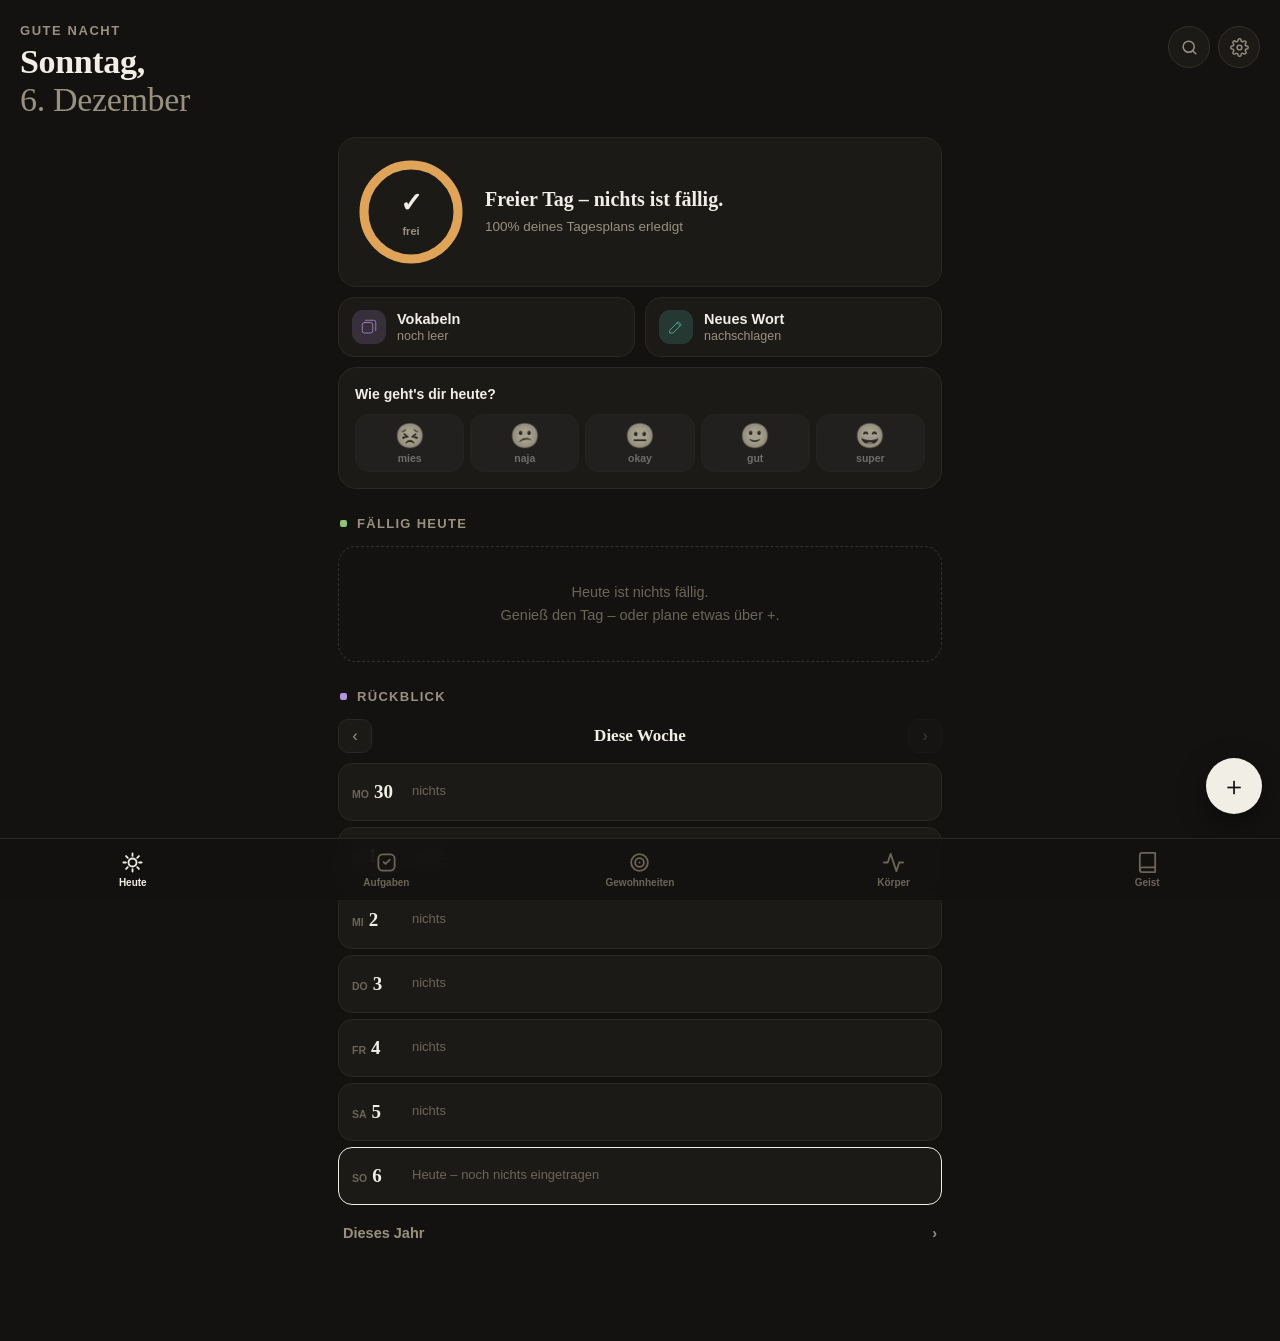
==== commit 89c33edc: "Aussprache, Vokabel-Schnellzugriff, Stimmung und Fehlerbehebungen - Vokabeln: Vorlesen über die Gerä" ====
--- a/index.html
+++ b/index.html
@@ -11,673 +11,7 @@
 <meta name="apple-mobile-web-app-capable" content="yes">
 <meta name="apple-mobile-web-app-status-bar-style" content="black">
 <meta name="apple-mobile-web-app-title" content="Tagwerk">
-<style>
-/* ============================================================
-   MEIN TAG — Paper & Ink
-   Warmes Tinten-Dunkel / Papier-Hell, Serifen-Akzente,
-   Bottom-Sheets, Tages-Dashboard.
-   ============================================================ */
-:root {
-  --bg: #131210;
-  --surface: #1c1a17;
-  --surface2: #262320;
-  --border: #34302a;
-  --hairline: #2b2823;
-  --text: #f1eee6;
-  --muted: #98917f;
-  --faint: #6b6558;
-
-  --todo: #8fc178;      /* Moos */
-  --habit: #7aa5f0;     /* Kobalt */
-  --avoid: #e8796a;     /* Ziegel */
-  --sport: #e0a458;     /* Bernstein */
-  --run: #52bfae;       /* Jade */
-  --skill: #de8fbb;     /* Magenta */
-  --media: #b394dd;     /* Flieder */
-
-  --ink-on-accent: #16130d;
-  --shadow: 0 10px 30px rgba(0,0,0,.4);
-  --serif: ui-serif, Georgia, "Times New Roman", serif;
-  --sans: -apple-system, BlinkMacSystemFont, "SF Pro Text", "Segoe UI", Roboto, sans-serif;
-}
-body.light {
-  --bg: #f5f3ed;
-  --surface: #fdfcf8;
-  --surface2: #edeae1;
-  --border: #ddd7c9;
-  --hairline: #e6e1d5;
-  --text: #23211b;
-  --muted: #7d7666;
-  --faint: #a9a291;
-
-  --todo: #4c8040;
-  --habit: #3061c9;
-  --avoid: #bc4433;
-  --sport: #a8721f;
-  --run: #178272;
-  --skill: #b04f8b;
-  --media: #7752b3;
-
-  --ink-on-accent: #fffdf6;
-  --shadow: 0 10px 26px rgba(60,50,30,.12);
-}
-
-* { margin: 0; padding: 0; box-sizing: border-box; -webkit-tap-highlight-color: transparent; }
-html { color-scheme: dark; }
-body.light { color-scheme: light; }
-body {
-  background: var(--bg); color: var(--text);
-  font-family: var(--sans); font-size: 16px; line-height: 1.45;
-  min-height: 100dvh;
-  padding-bottom: calc(86px + env(safe-area-inset-bottom));
-  transition: background .3s, color .3s;
-}
-
-/* ---------- Kopf ---------- */
-header.top {
-  display: flex; align-items: flex-start; justify-content: space-between; gap: 10px;
-  padding: max(22px, env(safe-area-inset-top)) 20px 4px;
-}
-.head-btns { display: flex; gap: 8px; flex-shrink: 0; }
-.overline { font-size: 13px; font-weight: 600; letter-spacing: .12em; text-transform: uppercase; color: var(--muted); }
-h1.date {
-  font-family: var(--serif); font-weight: 600; font-size: 34px; line-height: 1.12;
-  letter-spacing: -.01em; margin-top: 2px;
-}
-h1.date em { font-style: normal; color: var(--muted); font-weight: 400; }
-.gear {
-  width: 42px; height: 42px; border-radius: 50%; flex-shrink: 0; margin-top: 4px;
-  border: 1px solid var(--border); background: var(--surface); color: var(--muted);
-  display: grid; place-items: center; cursor: pointer;
-}
-.gear svg { width: 19px; height: 19px; }
-
-main { padding: 14px 18px 0; max-width: 640px; margin: 0 auto; }
-
-.view { display: none; }
-.view.visible { display: block; animation: viewIn .3s ease; }
-@keyframes viewIn { from { opacity: 0; transform: translateY(6px); } to { opacity: 1; transform: none; } }
-
-/* ---------- Abschnitts-Titel ---------- */
-.sect { display: flex; align-items: baseline; gap: 10px; margin: 26px 2px 12px; }
-.sect:first-child { margin-top: 10px; }
-.sect .tick { width: 7px; height: 7px; border-radius: 2px; transform: translateY(-1px); }
-.sect h2 { font-size: 13px; font-weight: 700; letter-spacing: .1em; text-transform: uppercase; color: var(--muted); flex: 1; }
-.sect .sect-act {
-  border: none; background: none; color: var(--muted); font-size: 13px; font-weight: 600;
-  cursor: pointer; font-family: var(--sans);
-}
-
-/* ---------- Karten & Zeilen ---------- */
-.card {
-  background: var(--surface); border: 1px solid var(--hairline);
-  border-radius: 18px; padding: 16px; margin-bottom: 10px;
-}
-.row {
-  display: flex; align-items: center; gap: 13px;
-  background: var(--surface); border: 1px solid var(--hairline);
-  border-radius: 16px; padding: 13px 15px; margin-bottom: 8px;
-  position: relative; touch-action: pan-y;
-  animation: rowIn .3s ease backwards;
-}
-@keyframes rowIn { from { opacity: 0; transform: translateY(8px); } to { opacity: 1; transform: none; } }
-.row .grow { flex: 1; min-width: 0; }
-.row .t { font-size: 16px; font-weight: 600; overflow-wrap: break-word; }
-.row .s { font-size: 13px; color: var(--muted); margin-top: 2px; display: flex; gap: 10px; flex-wrap: wrap; }
-.row .s .prev { flex: 1 1 100%; min-width: 0; white-space: nowrap; overflow: hidden; text-overflow: ellipsis; }
-.row.done .t { color: var(--faint); text-decoration: line-through; text-decoration-color: var(--faint); }
-
-.ring-check {
-  width: 27px; height: 27px; border-radius: 50%; flex-shrink: 0;
-  border: 2px solid var(--border); background: transparent; color: var(--ink-on-accent);
-  font-size: 15px; font-weight: 800; line-height: 1; cursor: pointer;
-  display: grid; place-items: center; transition: background .18s, border-color .18s, transform .18s;
-}
-.ring-check.on { animation: pop .3s ease; }
-@keyframes pop { 45% { transform: scale(1.22); } }
-
-.overdue { color: var(--avoid); font-weight: 700; }
-.chip-badge {
-  font-size: 12px; font-weight: 700; padding: 2px 9px; border-radius: 999px;
-  background: var(--surface2); color: var(--muted);
-}
-
-.empty-state {
-  text-align: center; color: var(--faint); font-size: 14.5px; line-height: 1.6;
-  padding: 34px 20px; border: 1px dashed var(--border); border-radius: 18px; margin-bottom: 10px;
-}
-.hint { font-size: 12.5px; color: var(--faint); margin: 2px 4px 12px; }
-
-/* ---------- Segmente ---------- */
-.seg { display: flex; gap: 4px; background: var(--surface2); border-radius: 12px; padding: 4px; margin: 6px 0 16px; }
-.seg button {
-  flex: 1; border: none; background: transparent; color: var(--muted);
-  padding: 9px 2px; border-radius: 9px; font-size: 13.5px; font-weight: 700; cursor: pointer;
-  font-family: var(--sans); transition: background .2s, color .2s;
-}
-.seg button.on { background: var(--surface); color: var(--text); box-shadow: 0 2px 8px rgba(0,0,0,.18); }
-.seg button.on::after {
-  content: ""; display: block; width: 16px; height: 3px; border-radius: 2px;
-  margin: 3px auto 0; background: var(--seg-accent, var(--text));
-}
-
-/* ---------- Heute: Ring ---------- */
-.today-hero { display: flex; align-items: center; gap: 20px; padding: 20px 18px; }
-.ringwrap { position: relative; width: 108px; height: 108px; flex-shrink: 0; }
-.ringwrap svg { width: 108px; height: 108px; transform: rotate(-90deg); }
-.ring-bg { fill: none; stroke: var(--surface2); stroke-width: 9; }
-.ring-fg {
-  fill: none; stroke: var(--todo); stroke-width: 9; stroke-linecap: round;
-  transition: stroke-dashoffset .7s cubic-bezier(.3,.9,.3,1), stroke .3s;
-}
-.ring-label {
-  position: absolute; inset: 0; display: grid; place-items: center;
-  font-family: var(--serif); font-size: 27px; font-weight: 600;
-}
-.ring-label small { display: block; font-family: var(--sans); font-size: 11px; color: var(--muted); text-align: center; font-weight: 600; }
-.today-hero .msg { flex: 1; }
-.today-hero .msg .m1 { font-family: var(--serif); font-size: 20px; font-weight: 600; line-height: 1.25; }
-.today-hero .msg .m2 { font-size: 13.5px; color: var(--muted); margin-top: 5px; }
-
-.offer-strip { display: flex; gap: 8px; overflow-x: auto; padding: 4px 2px 2px; margin-top: 10px; scrollbar-width: none; }
-.offer-strip::-webkit-scrollbar { display: none; }
-.offer {
-  flex-shrink: 0; display: flex; align-items: center; gap: 8px; cursor: pointer;
-  border: 1px solid var(--hairline); background: var(--surface); color: var(--text);
-  border-radius: 999px; padding: 9px 15px 9px 9px; font-size: 13.5px; font-weight: 600;
-  font-family: var(--sans);
-}
-.offer .of-ic {
-  width: 24px; height: 24px; border-radius: 50%; display: grid; place-items: center;
-  border: 1.5px solid var(--c); color: var(--c); font-size: 11px; flex-shrink: 0;
-}
-.shield-strip { display: flex; gap: 8px; overflow-x: auto; padding: 2px 2px 6px; scrollbar-width: none; }
-.shield-strip::-webkit-scrollbar { display: none; }
-.shield {
-  flex-shrink: 0; display: flex; align-items: baseline; gap: 7px;
-  border: 1px solid var(--hairline); background: var(--surface);
-  border-radius: 999px; padding: 8px 14px; cursor: pointer;
-}
-.shield b { font-family: var(--serif); font-size: 17px; color: var(--avoid); }
-.shield span { font-size: 13px; color: var(--muted); max-width: 130px; white-space: nowrap; overflow: hidden; text-overflow: ellipsis; }
-
-.mini-ex { display: flex; flex-wrap: wrap; gap: 6px; margin-top: 10px; }
-.mini-ex .me {
-  font-size: 12.5px; font-weight: 600; padding: 4px 10px; border-radius: 999px;
-  background: var(--surface2); color: var(--muted);
-}
-.mini-ex .me.on { background: color-mix(in srgb, var(--sport) 22%, transparent); color: var(--sport); }
-
-/* ---------- Medien: Ordner-Kacheln ---------- */
-.tiles { display: grid; grid-template-columns: 1fr 1fr; gap: 10px; }
-.tile {
-  border: 1px solid var(--hairline); background: var(--surface); border-radius: 18px;
-  padding: 16px 14px; text-align: left; cursor: pointer; font-family: var(--sans);
-  animation: rowIn .3s ease backwards;
-}
-.tile .ic { font-size: 26px; }
-.tile .n { font-size: 15px; font-weight: 700; color: var(--text); margin-top: 8px; }
-.tile .c { font-size: 12.5px; color: var(--muted); margin-top: 2px; }
-.media-total { font-family: var(--serif); font-size: 17px; margin: 4px 2px 14px; color: var(--muted); }
-.media-total b { color: var(--media); font-weight: 600; }
-.back-row { border: none; background: none; color: var(--muted); font-size: 14px; font-weight: 600; cursor: pointer; padding: 2px 2px 12px; font-family: var(--sans); }
-.cat-title { font-family: var(--serif); font-size: 22px; font-weight: 600; margin: 0 2px 12px; }
-
-/* Tier-Wertung (S–D) */
-.tier-badge {
-  min-width: 26px; height: 26px; padding: 0 7px; border-radius: 8px; flex-shrink: 0;
-  display: inline-grid; place-items: center;
-  font-size: 14px; font-weight: 800; color: #16130d; font-family: var(--sans);
-}
-.tl-row { display: flex; gap: 12px; align-items: flex-start; padding: 11px 6px; border-bottom: 1px solid var(--hairline); border-radius: 12px; }
-.tl-row:last-of-type { border-bottom: none; }
-.tl-items { flex: 1; display: flex; flex-wrap: wrap; gap: 6px; padding-top: 2px; min-height: 27px; }
-.tl-item {
-  font-size: 13.5px; background: var(--surface2); border-radius: 8px; padding: 5px 11px;
-  cursor: grab; user-select: none; -webkit-user-select: none;
-}
-.tl-empty { color: var(--faint); font-size: 13.5px; font-style: italic; padding-top: 4px; }
-.tl-pool {
-  display: flex; flex-wrap: wrap; gap: 6px; min-height: 42px; padding: 9px;
-  border: 1px dashed var(--border); border-radius: 12px;
-}
-.tl-over { background: color-mix(in srgb, var(--media) 14%, transparent); }
-.tl-dragging { opacity: .35; }
-.tl-ghost {
-  position: fixed; z-index: 300; pointer-events: none;
-  transform: translate(-50%, -130%) rotate(2deg); box-shadow: var(--shadow);
-}
-
-/* Einklappbare Skills */
-.skill-head { cursor: pointer; }
-.skill-head .skill-chev { color: var(--faint); font-size: 18px; line-height: 1; transition: transform .25s; }
-.skill-head.open .skill-chev { transform: rotate(90deg); }
-
-/* ---------- Sport ---------- */
-.ex-row .val {
-  width: 74px; text-align: center; font-family: var(--serif); font-size: 19px; font-weight: 600;
-  background: var(--surface2); border: 1px solid transparent; color: var(--text);
-  border-radius: 11px; padding: 8px 4px; outline: none;
-}
-.ex-row .val:focus { border-color: var(--sport); }
-.ex-row .unit { font-size: 12px; color: var(--faint); width: 32px; }
-.ex-row .ring-check { pointer-events: none; }
-.ex-row.done-ex .ring-check { background: var(--sport); border-color: var(--sport); }
-
-.stat-grid { display: flex; gap: 9px; margin-bottom: 12px; }
-.stat {
-  flex: 1; background: var(--surface); border: 1px solid var(--hairline); border-radius: 16px;
-  padding: 13px 8px; text-align: center;
-}
-.stat .v { font-family: var(--serif); font-size: 21px; font-weight: 600; }
-.stat .l { font-size: 10.5px; font-weight: 700; letter-spacing: .07em; text-transform: uppercase; color: var(--faint); margin-top: 3px; }
-
-/* ---------- Knöpfe: drei Stufen, eine Höhe ---------- */
-.btn {
-  display: flex; align-items: center; justify-content: center; gap: 9px;
-  width: 100%; min-height: 52px; border-radius: 14px; padding: 0 16px;
-  font-family: var(--sans); font-size: 15.5px; font-weight: 700;
-  border: 1px solid transparent; cursor: pointer;
-  transition: transform .12s ease, background .2s;
-}
-.btn svg { width: 18px; height: 18px; flex-shrink: 0; stroke-width: 2; }
-.btn:active { transform: scale(.975); }
-.btn-primary { background: var(--accent, var(--text)); color: var(--ink-on-accent); }
-.btn-primary[disabled] { background: var(--surface2); color: var(--faint); cursor: default; }
-.btn-primary[disabled]:active { transform: none; }
-.btn-secondary { background: var(--surface); border-color: var(--border); color: var(--text); }
-.btn-quiet {
-  background: none; color: var(--muted); font-weight: 600; font-size: 14.5px;
-  min-height: 44px; justify-content: space-between; padding: 0 4px;
-}
-.btn-quiet:active { transform: none; opacity: .6; }
-.btn-row { display: flex; gap: 9px; margin-bottom: 10px; }
-.btn-row .btn { width: auto; flex: 1; }
-.btn + .btn, .btn-row + .btn { margin-top: 10px; }
-.btn-row .btn + .btn { margin-top: 0; }   /* sonst wächst die ganze Reihe mit */
-
-/* S–D zum Antippen im Eintrag */
-.tier-row { display: flex; gap: 8px; }
-.tier-row button {
-  flex: 1; height: 48px; border-radius: 12px; border: 1px solid var(--hairline);
-  background: var(--surface2); color: var(--muted);
-  font-size: 17px; font-weight: 800; cursor: pointer; font-family: var(--sans);
-  transition: background .15s, color .15s;
-}
-.tier-row button.on { color: #16130d; border-color: transparent; }
-
-/* ---------- Tierlist: Blöcke zum Reinziehen ---------- */
-.tl-row {
-  display: flex; border-radius: 12px; overflow: hidden;
-  margin-bottom: 6px; min-height: 60px;
-}
-.tl-lab {
-  flex: 0 0 54px; display: grid; place-items: center;
-  font-family: var(--serif); font-size: 24px; font-weight: 700; color: #17140f;
-}
-.tl-items {
-  flex: 1; background: var(--surface); display: flex; flex-wrap: wrap;
-  gap: 6px; align-items: center; padding: 9px 11px; min-width: 0;
-}
-.tl-item {
-  font-size: 12.5px; font-weight: 600; line-height: 1.35; background: var(--surface2);
-  border-radius: 7px; padding: 6px 10px; cursor: grab;
-  user-select: none; -webkit-user-select: none; touch-action: none;
-  max-width: 100%;                      /* voller Titel, darf umbrechen */
-}
-.tl-empty { font-size: 12.5px; color: var(--faint); font-style: italic; }
-.tl-pool {
-  display: flex; flex-wrap: wrap; gap: 6px; min-height: 46px; padding: 10px;
-  border: 1px dashed var(--border); border-radius: 12px;
-}
-.tl-over { box-shadow: 0 0 0 2px var(--media) inset; }
-.tl-dragging { opacity: .3; }
-.tl-ghost {
-  position: fixed; z-index: 300; pointer-events: none;
-  transform: translate(-50%, -140%) rotate(2.5deg); box-shadow: var(--shadow);
-}
-
-/* ---------- Rückblick: Wochenstreifen ---------- */
-.rev-head { display: flex; align-items: center; justify-content: space-between; margin-bottom: 10px; }
-.rev-title { font-family: var(--serif); font-size: 17px; font-weight: 600; }
-.rev-nav {
-  width: 34px; height: 34px; border-radius: 10px; border: 1px solid var(--hairline);
-  background: var(--surface); color: var(--muted); font-size: 17px; cursor: pointer;
-  font-family: var(--sans); flex-shrink: 0;
-}
-.rev-nav[disabled] { opacity: .3; cursor: default; }
-.rev-day {
-  display: flex; align-items: center; gap: 12px; cursor: pointer;
-  background: var(--surface); border: 1px solid var(--hairline);
-  border-radius: 14px; padding: 11px 13px; margin-bottom: 6px; min-height: 58px;
-  animation: rowIn .28s ease backwards;
-}
-.rev-day.today { border-color: var(--text); }
-.rev-day.future { opacity: .3; cursor: default; }
-.rev-date { flex: 0 0 48px; display: flex; align-items: baseline; gap: 5px; }
-.rev-dow { font-size: 10.5px; font-weight: 700; text-transform: uppercase; color: var(--faint); }
-.rev-num { font-family: var(--serif); font-size: 19px; font-weight: 600; }
-.rev-body { flex: 1; display: flex; flex-wrap: wrap; gap: 5px; min-width: 0; }
-.rev-quiet { font-size: 13px; color: var(--faint); }
-.pill {
-  font-size: 12px; font-weight: 600; padding: 4px 9px; border-radius: 999px; white-space: nowrap;
-  max-width: 100%; overflow: hidden; text-overflow: ellipsis;
-}
-.pill.todo  { background: color-mix(in srgb, var(--todo) 18%, transparent);  color: var(--todo); }
-.pill.habit { background: color-mix(in srgb, var(--habit) 18%, transparent); color: var(--habit); }
-.pill.sport { background: color-mix(in srgb, var(--sport) 18%, transparent); color: var(--sport); }
-.pill.run   { background: color-mix(in srgb, var(--run) 18%, transparent);   color: var(--run); }
-.pill.note  { background: color-mix(in srgb, var(--media) 18%, transparent); color: var(--media); }
-
-/* ---------- Sport-Woche ---------- */
-.spw { background: var(--surface); border: 1px solid var(--hairline); border-radius: 16px; padding: 6px 14px; margin-bottom: 12px; }
-.spw-dow { display: flex; gap: 4px; justify-content: flex-end; padding: 8px 0 2px; }
-.spw-dow span { width: 22px; text-align: center; font-size: 9.5px; font-weight: 700; color: var(--faint); text-transform: uppercase; }
-.spw-dow .spw-pad { flex: 1; }
-.spw-row { display: flex; align-items: center; gap: 10px; padding: 9px 0; border-bottom: 1px solid var(--hairline); }
-.spw-row:last-child { border-bottom: none; }
-.spw-name { flex: 1; font-size: 14.5px; font-weight: 600; min-width: 0; overflow: hidden; text-overflow: ellipsis; white-space: nowrap; }
-.spw-week { display: flex; gap: 4px; flex-shrink: 0; }
-.spw-week i {
-  width: 22px; height: 27px; border-radius: 6px; display: grid; place-items: center;
-  background: var(--surface2); font-size: 10px; font-weight: 700; color: var(--faint);
-  font-style: normal; font-family: var(--sans);
-}
-.spw-week i.on { background: var(--sport); color: var(--ink-on-accent); }
-.spw-week i.rest { opacity: .32; }
-.spw-week i.today { box-shadow: 0 0 0 1.5px var(--text); }
-.spw-sum { flex: 0 0 42px; text-align: right; font-family: var(--serif); font-size: 17px; font-weight: 600; color: var(--sport); }
-
-/* Kalender */
-
-.step-row { cursor: pointer; }
-.step-add {
-  width: 32px; height: 32px; border-radius: 10px; flex-shrink: 0;
-  border: 1px solid var(--border); background: var(--surface2); color: var(--skill);
-  font-size: 16px; font-weight: 700; cursor: pointer; font-family: var(--sans);
-}
-.step-add.on { color: var(--todo); border-color: transparent; background: color-mix(in srgb, var(--todo) 18%, transparent); }
-.step-row .ring-check { pointer-events: none; }
-.step-row.done .ring-check { background: var(--skill); border-color: var(--skill); }
-.step-row.done .t { color: var(--faint); text-decoration: line-through; }
-
-/* ---------- FAB & Tabbar ---------- */
-#fab {
-  position: fixed; right: 18px; bottom: calc(86px + env(safe-area-inset-bottom));
-  width: 56px; height: 56px; border-radius: 50%; border: none; cursor: pointer;
-  background: var(--text); color: var(--bg); font-size: 26px; line-height: 1;
-  box-shadow: var(--shadow); display: grid; place-items: center; z-index: 40;
-  transition: transform .2s, opacity .2s;
-}
-#fab:active { transform: scale(.92); }
-#fab.hide { opacity: 0; pointer-events: none; transform: scale(.6); }
-
-nav.tabs {
-  position: fixed; left: 0; right: 0; bottom: 0; z-index: 50;
-  display: flex; justify-content: space-around;
-  padding: 8px 6px calc(8px + env(safe-area-inset-bottom));
-  background: color-mix(in srgb, var(--bg) 82%, transparent);
-  -webkit-backdrop-filter: blur(18px); backdrop-filter: blur(18px);
-  border-top: 1px solid var(--hairline);
-}
-nav.tabs button {
-  flex: 1; border: none; background: none; cursor: pointer; color: var(--faint);
-  display: flex; flex-direction: column; align-items: center; gap: 3px;
-  font-size: 10px; font-weight: 700; font-family: var(--sans); padding: 4px 0;
-  transition: color .2s;
-}
-nav.tabs button svg { width: 23px; height: 23px; stroke-width: 1.9; }
-nav.tabs button.on[data-tab="heute"]  { color: var(--text); }
-nav.tabs button.on[data-tab="todo"]   { color: var(--todo); }
-nav.tabs button.on[data-tab="habits"] { color: var(--habit); }
-nav.tabs button.on[data-tab="media"]  { color: var(--media); }
-nav.tabs button.on[data-tab="sport"]  { color: var(--sport); }
-
-/* ---------- Bottom-Sheet ---------- */
-.sheet-backdrop {
-  position: fixed; inset: 0; z-index: 100; display: flex; align-items: flex-end;
-  background: rgba(8,7,5,.55); -webkit-backdrop-filter: blur(3px); backdrop-filter: blur(3px);
-  opacity: 0; transition: opacity .25s;
-}
-.sheet-backdrop.open { opacity: 1; }
-.sheet {
-  position: relative;
-  width: 100%; max-width: 640px; margin: 0 auto; max-height: 88dvh; overflow-y: auto;
-  background: var(--surface); border-radius: 24px 24px 0 0;
-  padding: 10px 20px calc(26px + env(safe-area-inset-bottom));
-  transform: translateY(100%); transition: transform .32s cubic-bezier(.25,.9,.3,1);
-}
-.sheet-backdrop.open .sheet { transform: none; }
-.grab-zone { padding: 6px 0 12px; margin: -4px 0 4px; cursor: grab; touch-action: none; }
-.grab { width: 44px; height: 5px; border-radius: 3px; background: var(--border); margin: 0 auto; }
-.sheet-x {
-  position: absolute; top: 12px; right: 14px; z-index: 5;
-  width: 34px; height: 34px; border-radius: 50%; border: none; cursor: pointer;
-  background: var(--surface2); color: var(--muted); font-size: 15px; line-height: 1;
-  display: grid; place-items: center;
-}
-.sheet-x:active { background: var(--border); }
-.sheet h3 { font-family: var(--serif); font-size: 23px; font-weight: 600; margin-bottom: 4px; }
-.sheet .sub { font-size: 13px; color: var(--muted); margin-bottom: 14px; }
-.sheet label { display: block; font-size: 12.5px; font-weight: 700; color: var(--muted); margin: 14px 2px 6px; letter-spacing: .04em; text-transform: uppercase; }
-.sheet input[type=text], .sheet input[type=password], .sheet select, .sheet textarea {
-  width: 100%; background: var(--surface2); border: 1px solid transparent; color: var(--text);
-  border-radius: 13px; padding: 13px 14px; font-size: 16px; font-family: var(--sans); outline: none;
-  -webkit-appearance: none; appearance: none;
-}
-.sheet input:focus, .sheet select:focus, .sheet textarea:focus { border-color: var(--sheet-accent, var(--text)); }
-.sheet textarea { min-height: 130px; resize: vertical; line-height: 1.5; }
-.sheet-actions { display: flex; gap: 9px; margin-top: 22px; }
-.sheet-actions button {
-  border: none; border-radius: 13px; padding: 14px 16px; font-size: 15.5px; font-weight: 700;
-  cursor: pointer; font-family: var(--sans);
-}
-.sheet-actions .primary { flex: 1; background: var(--sheet-accent, var(--text)); color: var(--ink-on-accent); }
-.sheet-actions .quiet { background: var(--surface2); color: var(--muted); }
-.sheet-actions .danger { background: none; border: 1px solid var(--border); color: var(--avoid); }
-.sheet-actions button:disabled { opacity: .5; }
-
-.pickers { display: flex; gap: 9px; }
-.pick {
-  position: relative; flex: 1; display: flex; align-items: center; justify-content: center; gap: 7px;
-  background: var(--surface2); border-radius: 13px; padding: 13px 8px;
-  font-size: 14.5px; font-weight: 600; color: var(--muted);
-}
-.pick.set { color: var(--text); box-shadow: 0 0 0 1.5px var(--sheet-accent, var(--text)) inset; }
-.pick input { position: absolute; inset: 0; opacity: 0; width: 100%; height: 100%; }
-.pick input::-webkit-calendar-picker-indicator { position: absolute; inset: 0; width: 100%; height: 100%; opacity: 0; cursor: pointer; }
-
-.answer { font-size: 15.5px; line-height: 1.65; white-space: pre-wrap; }
-.answer.blank { color: var(--faint); font-style: italic; }
-.meta-line { font-size: 12px; color: var(--faint); margin-top: 10px; }
-
-.tip-card { border-left: 3px solid var(--media); background: var(--surface2); border-radius: 12px; padding: 12px 14px; margin-bottom: 9px; }
-.tip-card .tt { font-size: 15px; font-weight: 700; }
-.tip-card .ta { font-size: 13px; color: var(--muted); margin-top: 1px; }
-.tip-card .tr { font-size: 13.5px; margin-top: 5px; color: var(--text); opacity: .85; }
-
-/* Fortschritt */
-.pg-streak {
-  display: flex; align-items: center; gap: 14px; margin-bottom: 16px;
-  background: color-mix(in srgb, var(--sport) 12%, var(--surface2));
-  border: 1px solid color-mix(in srgb, var(--sport) 30%, transparent);
-  border-radius: 16px; padding: 14px 16px;
-}
-.pg-flame { font-size: 26px; }
-.pg-streak-n { font-family: var(--serif); font-size: 19px; font-weight: 600; }
-.pg-streak-s { font-size: 13px; color: var(--muted); margin-top: 2px; }
-.pg-card { background: var(--surface2); border-radius: 14px; padding: 14px; margin-bottom: 10px; }
-.pg-head { display: flex; align-items: baseline; justify-content: space-between; gap: 10px; }
-.pg-name { font-size: 15.5px; font-weight: 700; }
-.pg-best { font-family: var(--serif); font-size: 24px; font-weight: 600; color: var(--sport); }
-.pg-best small { font-family: var(--sans); font-size: 11px; font-weight: 600; color: var(--muted); }
-.pg-sub { font-size: 12px; color: var(--faint); margin-top: 1px; }
-.pg-chart { display: flex; align-items: flex-end; gap: 5px; height: 60px; margin: 14px 0 6px; }
-.pg-bar { flex: 1; display: flex; align-items: flex-end; }
-.pg-bar i { display: block; width: 100%; border-radius: 3px; background: color-mix(in srgb, var(--sport) 34%, transparent); }
-.pg-foot { display: flex; justify-content: space-between; font-size: 12px; color: var(--faint); }
-.pg-foot b { color: var(--text); }
-.pp-up { color: var(--todo); font-weight: 700; } .pp-down { color: var(--avoid); font-weight: 700; }
-
-/* Trainingsplan */
-.plan-card { background: var(--surface2); border-radius: 13px; padding: 11px 12px; margin-bottom: 8px; }
-.plan-top { display: flex; align-items: center; gap: 10px; margin-bottom: 9px; }
-.plan-name {
-  flex: 1; background: var(--surface); border: 1px solid var(--hairline); color: var(--text);
-  border-radius: 9px; padding: 8px 10px; font-size: 14.5px; font-weight: 600; font-family: var(--sans);
-}
-.plan-name-static { flex: 1; font-size: 14.5px; font-weight: 600; }
-.plan-cnt { font-size: 11.5px; color: var(--faint); flex-shrink: 0; }
-.plan-sel {
-  flex-shrink: 0; background: var(--surface); border: 1px solid var(--hairline); color: var(--text);
-  border-radius: 9px; padding: 7px 8px; font-size: 13px; font-family: var(--sans);
-  -webkit-appearance: none; appearance: none; max-width: 140px;
-}
-.plan-card .wd-row .wd { aspect-ratio: auto; height: 34px; font-size: 12px; }
-
-/* Stoppuhr */
-.ex-timer {
-  width: 38px; height: 38px; border-radius: 11px; flex-shrink: 0;
-  border: 1px solid var(--border); background: var(--surface2); color: var(--sport);
-  display: grid; place-items: center; cursor: pointer;
-}
-.ex-timer svg { width: 19px; height: 19px; stroke-width: 1.9; }
-.timer {
-  position: fixed; inset: 0; z-index: 360; background: var(--bg);
-  display: flex; flex-direction: column;
-  padding: max(24px, env(safe-area-inset-top)) 22px calc(24px + env(safe-area-inset-bottom));
-}
-.tm-top { display: flex; align-items: center; justify-content: space-between; }
-.tm-name { font-size: 13px; font-weight: 700; letter-spacing: .11em; text-transform: uppercase; color: var(--muted); }
-.tm-mid { flex: 1; display: flex; flex-direction: column; align-items: center; justify-content: center; gap: 4px; }
-.tm-num {
-  font-family: var(--serif); font-size: 96px; font-weight: 600; line-height: 1;
-  font-variant-numeric: tabular-nums; transition: color .3s;
-}
-.tm-num.record { color: var(--sport); }
-.tm-unit { font-size: 13px; color: var(--muted); letter-spacing: .1em; text-transform: uppercase; }
-.tm-best { font-size: 13px; color: var(--faint); margin-top: 14px; }
-.tm-foot { display: flex; flex-direction: column; gap: 10px; }
-
-/* Rekord-Meldung */
-.cheer {
-  position: fixed; left: 50%; bottom: calc(96px + env(safe-area-inset-bottom)); z-index: 320;
-  transform: translateX(-50%); max-width: calc(100vw - 40px);
-  background: var(--sport); color: var(--ink-on-accent);
-  border-radius: 999px; padding: 12px 20px; font-size: 14.5px; font-weight: 800;
-  box-shadow: var(--shadow); animation: cheerIn .35s cubic-bezier(.2,.9,.3,1);
-}
-.cheer.out { opacity: 0; transition: opacity .4s; }
-@keyframes cheerIn { from { opacity: 0; transform: translate(-50%, 14px) scale(.94); } to { opacity: 1; transform: translateX(-50%); } }
-.pp-up { color: var(--todo); font-weight: 700; } .pp-down { color: var(--avoid); font-weight: 700; }
-
-.wd-row { display: flex; gap: 7px; }
-.wd-row .wd {
-  flex: 1; aspect-ratio: 1; border-radius: 12px; border: 1px solid var(--border);
-  background: var(--surface2); color: var(--muted); font-size: 13px; font-weight: 700;
-  cursor: pointer; font-family: var(--sans);
-}
-.wd-row .wd.on { background: var(--sport); border-color: var(--sport); color: var(--ink-on-accent); }
-
-.pace-live { font-family: var(--serif); font-size: 19px; font-weight: 600; color: var(--run); margin-top: 14px; min-height: 24px; }
-
-.kv { display: flex; justify-content: space-between; gap: 12px; padding: 10px 0; border-bottom: 1px solid var(--hairline); font-size: 15px; }
-.kv:last-child { border-bottom: none; }
-.kv .k { color: var(--muted); }
-.kv .v { font-weight: 700; text-align: right; }
-
-/* Erinnerungs-Stufen */
-.lvl-list { display: flex; flex-direction: column; gap: 7px; }
-.lvl {
-  display: flex; align-items: center; gap: 12px; text-align: left; width: 100%;
-  border: 1px solid var(--hairline); background: var(--surface2); color: var(--text);
-  border-radius: 13px; padding: 12px 14px; cursor: pointer; font-family: var(--sans);
-}
-.lvl .dot-sel {
-  width: 18px; height: 18px; border-radius: 50%; flex-shrink: 0;
-  border: 2px solid var(--border); display: grid; place-items: center;
-}
-.lvl.on { border-color: var(--avoid); background: color-mix(in srgb, var(--avoid) 12%, transparent); }
-.lvl.on .dot-sel { border-color: var(--avoid); }
-.lvl.on .dot-sel::after { content: ""; width: 9px; height: 9px; border-radius: 50%; background: var(--avoid); }
-.lvl .n { display: block; font-size: 15px; font-weight: 700; }
-.lvl .d { display: block; font-size: 12.5px; color: var(--muted); margin-top: 1px; }
-
-.toggle-row { display: flex; align-items: center; justify-content: space-between; padding: 12px 0; font-size: 15.5px; font-weight: 600; }
-.switch { position: relative; width: 50px; height: 30px; }
-.switch input { opacity: 0; width: 100%; height: 100%; position: absolute; z-index: 2; cursor: pointer; margin: 0; }
-.switch .knob {
-  position: absolute; inset: 0; border-radius: 999px; background: var(--surface2); transition: background .25s;
-  border: 1px solid var(--border);
-}
-.switch .knob::after {
-  content: ""; position: absolute; top: 3px; left: 3px; width: 22px; height: 22px; border-radius: 50%;
-  background: var(--text); transition: transform .25s;
-}
-.switch input:checked + .knob { background: var(--todo); border-color: var(--todo); }
-.switch input:checked + .knob::after { transform: translateX(20px); background: var(--ink-on-accent); }
-
-/* ---------- Vokabeln ---------- */
-.vc-filter { display: flex; flex-wrap: wrap; gap: 7px; margin-bottom: 14px; }
-.vc-chip {
-  background: var(--surface2); border: 1px solid var(--hairline); color: var(--muted);
-  border-radius: 999px; padding: 7px 13px; font-size: 13px; cursor: pointer; font-family: var(--sans);
-}
-.vc-chip.on { background: var(--media); border-color: var(--media); color: var(--ink-on-accent); font-weight: 700; }
-.tag-eng {
-  font-size: 10.5px; font-weight: 800; letter-spacing: .04em; padding: 2px 6px;
-  border-radius: 5px; margin-left: 6px; vertical-align: 2px;
-  background: color-mix(in srgb, var(--run) 20%, transparent); color: var(--run);
-}
-.k-tag {
-  font-size: 10px; font-weight: 800; letter-spacing: .07em; text-transform: uppercase;
-  padding: 3px 8px; border-radius: 5px; vertical-align: 4px; margin-left: 4px;
-}
-.k-eng { background: color-mix(in srgb, var(--run) 20%, transparent); color: var(--run); }
-.k-de  { background: color-mix(in srgb, var(--sport) 20%, transparent); color: var(--sport); }
-#tab-books li.reading, .row.reading { border-color: color-mix(in srgb, var(--media) 42%, transparent); }
-.vc-word { font-size: 17px; font-weight: 700; }
-.vc-trans { font-size: 14px; color: var(--muted); margin-top: 1px; }
-.vc-box {
-  flex-shrink: 0; font-family: var(--serif); font-size: 12px; font-weight: 600;
-  width: 24px; height: 24px; border-radius: 7px; display: grid; place-items: center;
-  background: var(--surface2); color: var(--muted);
-}
-.vc-box.ripe { background: color-mix(in srgb, var(--todo) 24%, transparent); color: var(--todo); }
-
-/* Abfrage */
-.quiz {
-  position: fixed; inset: 0; z-index: 380; background: var(--bg);
-  display: flex; flex-direction: column;
-  padding: max(24px, env(safe-area-inset-top)) 22px calc(24px + env(safe-area-inset-bottom));
-}
-.quiz-top { display: flex; align-items: center; justify-content: space-between; }
-.quiz-count { font-size: 13px; font-weight: 700; letter-spacing: .1em; text-transform: uppercase; color: var(--muted); }
-.quiz-bar { height: 4px; border-radius: 2px; background: var(--surface2); margin-top: 12px; overflow: hidden; }
-.quiz-bar span { display: block; height: 100%; background: var(--media); transition: width .3s; }
-.quiz-mid { flex: 1; display: flex; flex-direction: column; align-items: center; justify-content: center; text-align: center; gap: 14px; }
-.quiz-w { font-family: var(--serif); font-size: 40px; font-weight: 600; line-height: 1.1; }
-.quiz-src { font-size: 13px; color: var(--faint); }
-.quiz-a { display: none; }
-.quiz.open .quiz-a { display: block; animation: viewIn .25s ease; }
-.quiz-t { font-size: 22px; font-weight: 700; color: var(--media); }
-.quiz-m { font-size: 15px; color: var(--muted); margin-top: 8px; line-height: 1.5; }
-.quiz-e { font-size: 14.5px; font-style: italic; color: var(--faint); margin-top: 12px; line-height: 1.5; }
-.quiz-btns { display: flex; gap: 10px; }
-.quiz-btns button {
-  flex: 1; border: none; border-radius: 14px; padding: 17px 8px;
-  font-size: 16px; font-weight: 800; cursor: pointer; font-family: var(--sans);
-}
-.quiz-reveal { background: var(--media); color: var(--ink-on-accent); }
-.quiz-again { background: var(--surface2); color: var(--avoid); border: 1px solid var(--border) !important; }
-.quiz-got { background: var(--todo); color: var(--ink-on-accent); }
-.quiz-done { text-align: center; }
-.quiz-done .qd-big { font-family: var(--serif); font-size: 34px; font-weight: 600; }
-
-@media (prefers-reduced-motion: reduce) {
-  * { animation: none !important; transition: none !important; }
-}
-</style>
+<link rel="stylesheet" href="style.css">
 </head>
 <body>
 
@@ -732,6 +66,7 @@
     <div id="sport-body"></div>
     <input type="file" id="run-photo" accept="image/*" hidden>
     <input type="file" id="vocab-photo" accept="image/*" hidden>
+    <input type="file" id="backup-file" accept="application/json,.json,.txt" hidden>
   </section>
 </main>
 
@@ -760,3685 +95,6 @@
   </button>
 </nav>
 
-<script>
-/* ================================================================
-   Helfer
-   ================================================================ */
-const $ = id => document.getElementById(id);
-
-/* Icons – überall dieselbe Strichstärke, statt Emoji in Knöpfen */
-const ICO = {
-  plus:   '<path d="M12 5v14M5 12h14"/>',
-  chart:  '<path d="M3 17l6-6 4 4 7-7"/><path d="M14 8h6v6"/>',
-  cal:    '<rect x="3" y="4.5" width="18" height="16" rx="3"/><path d="M3 9.5h18M8 2.5v4M16 2.5v4"/>',
-  spark:  '<path d="M12 3l1.9 5.1L19 10l-5.1 1.9L12 17l-1.9-5.1L5 10l5.1-1.9z"/>',
-  trophy: '<path d="M7 4h10v5a5 5 0 01-10 0z"/><path d="M17 5h3v2a3 3 0 01-3 3M7 5H4v2a3 3 0 003 3M9 20h6M12 14v6"/>',
-  camera: '<rect x="3" y="5" width="18" height="15" rx="3"/><circle cx="12" cy="12.5" r="3.5"/><path d="M8.5 5l1.5-2h4l1.5 2"/>',
-  play:   '<path d="M7 5l11 7-11 7z"/>',
-  bell:   '<path d="M18 8a6 6 0 10-12 0c0 7-3 8-3 8h18s-3-1-3-8"/><path d="M13.7 21a2 2 0 01-3.4 0"/>',
-  wand:   '<path d="M15 4V2M15 10V8M12.5 6h-2M19.5 6h-2M4 20l9-9M13.5 4.5l1 1"/>',
-  bulb:   '<path d="M9 18h6M10 21h4M12 3a6 6 0 00-3.5 10.9c.5.4.8 1 .8 1.6V17h5.4v-1.5c0-.6.3-1.2.8-1.6A6 6 0 0012 3z"/>',
-  book:   '<path d="M4 19.5A2.5 2.5 0 016.5 17H20"/><path d="M6.5 2H20v20H6.5A2.5 2.5 0 014 19.5v-15A2.5 2.5 0 016.5 2z"/>',
-  stop:   '<circle cx="12" cy="13" r="8"/><path d="M12 9.5V13M9.5 2h5"/>',
-  search: '<circle cx="11" cy="11" r="7"/><path d="M20 20l-4-4"/>'
-};
-function ico(name) {
-  return '<svg viewBox="0 0 24 24" fill="none" stroke="currentColor" stroke-linecap="round" stroke-linejoin="round">' + (ICO[name] || "") + "</svg>";
-}
-function btnHTML(level, id, icon, label, opts = {}) {
-  const cls = "btn btn-" + level;
-  const style = opts.accent ? ' style="--accent:' + opts.accent + '"' : "";
-  const dis = opts.disabled ? " disabled" : "";
-  if (level === "quiet") return `<button class="${cls}" id="${id}"${dis}><span>${label}</span><span>›</span></button>`;
-  return `<button class="${cls}" id="${id}"${style}${dis}>${icon ? ico(icon) : ""}<span>${label}</span></button>`;
-}
-function isoDate(d) {
-  return d.getFullYear() + "-" + String(d.getMonth() + 1).padStart(2, "0") + "-" + String(d.getDate()).padStart(2, "0");
-}
-function todayStr() { return isoDate(new Date()); }
-function fmtDate(iso) {
-  if (!iso) return "";
-  const [y, m, d] = iso.split("-");
-  return d + "." + m + "." + y;
-}
-const WD_SHORT = ["So", "Mo", "Di", "Mi", "Do", "Fr", "Sa"];
-const MONTHS = ["Januar", "Februar", "März", "April", "Mai", "Juni", "Juli", "August", "September", "Oktober", "November", "Dezember"];
-const MONTHS_SHORT = ["Jan.", "Feb.", "März", "Apr.", "Mai", "Juni", "Juli", "Aug.", "Sep.", "Okt.", "Nov.", "Dez."];
-function fmtNice(iso) {
-  const d = new Date(iso + "T00:00:00");
-  return WD_SHORT[d.getDay()] + ", " + d.getDate() + ". " + MONTHS_SHORT[d.getMonth()];
-}
-function daysSince(ts) { return Math.floor((Date.now() - ts) / 86400000); }
-function daysBetweenIso(a, b) {
-  return Math.round((new Date(b + "T00:00:00") - new Date(a + "T00:00:00")) / 86400000);
-}
-function addDaysIso(iso, n) {
-  const d = new Date(iso + "T00:00:00"); d.setDate(d.getDate() + n); return isoDate(d);
-}
-function esc(s) {
-  return String(s).replace(/&/g, "&amp;").replace(/</g, "&lt;").replace(/>/g, "&gt;").replace(/"/g, "&quot;");
-}
-const uid = () => Date.now().toString(36) + Math.random().toString(36).slice(2, 6);
-/* Aus einer alten id die Entstehungszeit lesen – uid() beginnt mit dem Zeitstempel */
-function idTime(id) {
-  const t = parseInt(String(id).slice(0, 8), 36);
-  return (t > 15e11 && t < 25e11) ? t : 0;   // grob 2017 bis 2049
-}
-
-/* ================================================================
-   Daten (voll kompatibel mit der bisherigen App)
-   ================================================================ */
-const STORE_KEY = "meinTagData";
-function load() {
-  try { return JSON.parse(localStorage.getItem(STORE_KEY)) || {}; }
-  catch { return {}; }
-}
-const data = Object.assign(
-  { todos: [], dailies: [], avoids: [], knows: [], books: [], mediaTips: {}, bookTips: null, sport: null, usage: { input: 0, output: 0, cost: 0 } },
-  load()
-);
-
-// Handstand-Etappen (Standard-Skill, wird beim ersten Start in die Skill-Liste übernommen)
-const DEFAULT_HANDSTAND_STEPS = [
-  "Handgelenke aufwärmen & Hollow-Body-Hold 3×20 Sek.",
-  "Pike Push-ups 3×8 – baut die Schulterkraft auf",
-  "Wall Walk: mit den Füßen die Wand hochlaufen, 3×3",
-  "Wandhandstand (Bauch zur Wand), 3×20 Sek. halten",
-  "Wandhandstand (Rücken zur Wand), Balance suchen, 3×30 Sek.",
-  "Kurz von der Wand lösen, frei halten 3–5 Sek.",
-  "Freier Handstand 15+ Sek."
-];
-
-/* Karteikasten: Pause bis zur nächsten Abfrage, je Fach */
-const VOCAB_BOXES = [1, 3, 7, 14, 30];
-
-/* Eskalationsstufen der Erinnerungen */
-const NAG_LEVELS = {
-  sanft:     { label: "Sanft",     desc: "Ein Hinweis, alle 4 Stunden.",        everyMin: 240, max: 1, wall: false },
-  normal:    { label: "Normal",    desc: "Alle 2 Stunden, freundlich.",          everyMin: 120, max: 2, wall: false },
-  penetrant: { label: "Penetrant", desc: "Alle 30 Minuten. Mit Nachdruck.",      everyMin: 30,  max: 3, wall: true },
-  gnadenlos: { label: "Gnadenlos", desc: "Alle 10 Minuten. Du hast es so gewollt.", everyMin: 10, max: 6, wall: true }
-};
-
-function normalizeData() {
-  if (!data.usage) data.usage = { input: 0, output: 0, cost: 0 };
-  if (!Array.isArray(data.todos)) data.todos = [];
-  // Aufgaben: „bis wann" (until) oder „an diesem Tag" (on)
-  data.todos.forEach(t => {
-    if (t.kind !== "on") t.kind = "until";
-    if (typeof t.repeat !== "number") t.repeat = 0;      // 0 = einmalig, sonst Abstand in Tagen
-    if (!Array.isArray(t.doneDates)) t.doneDates = [];   // Historie wiederkehrender Aufgaben
-  });
-  if (!Array.isArray(data.dailies)) data.dailies = [];
-  // Gewohnheiten führen jetzt eine Liste erledigter Tage – für den Rückblick
-  data.dailies.forEach(h => {
-    if (!Array.isArray(h.history)) h.history = h.lastDone ? [h.lastDone] : [];
-    if (h.mode !== "week") h.mode = "interval";
-    if (typeof h.perWeek !== "number" || h.perWeek < 1) h.perWeek = 3;
-  });
-  // Tagebuch: ein Text je Tag
-  if (!data.journal || typeof data.journal !== "object") data.journal = {};
-  if (!Array.isArray(data.avoids)) data.avoids = [];
-  if (!Array.isArray(data.books)) data.books = [];
-  if (!data.sport) data.sport = {};
-  if (!Array.isArray(data.sport.trainingDays)) data.sport.trainingDays = [1, 2, 4, 5];
-  if (!data.sport.log || typeof data.sport.log !== "object") data.sport.log = {};
-  if (!Array.isArray(data.sport.runs)) data.sport.runs = [];
-  if (!Array.isArray(data.sport.customEx)) data.sport.customEx = [];
-  data.sport.customEx = data.sport.customEx.filter(e => e && e.name);
-  if (!Array.isArray(data.sport.removedEx)) data.sport.removedEx = [];
-  // Wochentage je Übung; fehlt ein Eintrag, gelten die allgemeinen Trainingstage
-  if (!data.sport.exDays || typeof data.sport.exDays !== "object") data.sport.exDays = {};
-  // Trainingsarten („Druck", „Zug" …) bündeln Übungen und geben ihnen gemeinsame Tage
-  if (!Array.isArray(data.sport.splits)) data.sport.splits = [];
-  data.sport.splits.forEach(sp => {
-    if (!Array.isArray(sp.days)) sp.days = [];
-    if (!Array.isArray(sp.ex)) sp.ex = [];
-    if (!sp.id) sp.id = uid();
-  });
-  // Skills: alte Handstand-Struktur in die neue Skill-Liste überführen
-  if (!Array.isArray(data.sport.skillList)) {
-    const hs = (data.sport.skills && data.sport.skills.handstand) || { done: [] };
-    data.sport.skillList = [{
-      id: "handstand", name: "Handstand", emoji: "🤸",
-      steps: DEFAULT_HANDSTAND_STEPS.slice(),
-      done: Array.isArray(hs.done) ? hs.done.slice() : []
-    }];
-  }
-  data.sport.skillList.forEach(sk => {
-    if (!Array.isArray(sk.steps)) sk.steps = [];
-    if (!Array.isArray(sk.done)) sk.done = [];
-  });
-  // Medien: Typ-Kennung + Sterne (1–5) in Tiers (S–D) überführen
-  data.books.forEach(b => {
-    if (!b.media) b.media = "book";
-    if (typeof b.eng !== "boolean") b.eng = false;
-    if (typeof b.reading !== "boolean") b.reading = false;
-  });
-  data.vocab.forEach(v => { if (v.kind !== "term") v.kind = "word"; });
-  // Filme & Serien gibt es nicht mehr (läuft über Letterboxd)
-  data.books = data.books.filter(b => b.media !== "screen");
-  if (data.mediaTips && typeof data.mediaTips === "object") delete data.mediaTips.screen;
-  const R2T = { 5: "S", 4: "A", 3: "B", 2: "C", 1: "D" };
-  data.books.forEach(b => {
-    if (!b.tier && b.rating) b.tier = R2T[b.rating] || "";
-    delete b.rating;
-  });
-  if (!data.mediaTips || typeof data.mediaTips !== "object") data.mediaTips = {};
-  if (data.bookTips && !data.mediaTips.book) { data.mediaTips.book = data.bookTips; data.bookTips = null; }
-  // Erinnerungen
-  if (!data.notify || typeof data.notify !== "object") data.notify = {};
-  if (typeof data.notify.on !== "boolean") data.notify.on = false;
-  if (!NAG_LEVELS[data.notify.level]) data.notify.level = "penetrant";
-  if (typeof data.notify.night !== "boolean") data.notify.night = true;
-  if (!data.notify.lastFire || typeof data.notify.lastFire !== "object") data.notify.lastFire = {};
-  if (typeof data.lastBackup !== "number") data.lastBackup = 0;
-  if (!["toDe", "toEn", "mixed"].includes(data.vocabDir)) data.vocabDir = "toDe";
-  // Bücher: Anlegedatum, für die Jahresübersicht
-  data.books.forEach(b => { if (!b.created) { const t = idTime(b.id); if (t) b.created = t; } });
-  // Vokabeln
-  if (!Array.isArray(data.vocab)) data.vocab = [];
-  data.vocab.forEach(v => {
-    if (typeof v.box !== "number" || v.box < 1) v.box = 1;
-    if (v.box > VOCAB_BOXES.length) v.box = VOCAB_BOXES.length;
-    if (!v.due) v.due = todayStr();
-  });
-}
-normalizeData();
-function save() { localStorage.setItem(STORE_KEY, JSON.stringify(data)); }
-
-/* ================================================================
-   Theme
-   ================================================================ */
-const THEME_KEY = "meinTagTheme";
-function applyTheme() {
-  const light = localStorage.getItem(THEME_KEY) === "light";
-  document.body.classList.toggle("light", light);
-  document.querySelector('meta[name="theme-color"]').setAttribute("content", light ? "#f5f3ed" : "#131210");
-}
-applyTheme();
-
-/* ================================================================
-   Kopf: Begrüßung + Datum
-   ================================================================ */
-(() => {
-  const now = new Date();
-  const h = now.getHours();
-  $("greet").textContent = h < 5 ? "Gute Nacht" : h < 11 ? "Guten Morgen" : h < 18 ? "Guten Tag" : "Guten Abend";
-  const wd = ["Sonntag", "Montag", "Dienstag", "Mittwoch", "Donnerstag", "Freitag", "Samstag"][now.getDay()];
-  $("big-date").innerHTML = esc(wd) + ",<br><em>" + now.getDate() + ". " + MONTHS[now.getMonth()] + "</em>";
-})();
-
-/* ================================================================
-   Bottom-Sheet
-   ================================================================ */
-function openSheet(html, { accent } = {}) {
-  const backdrop = document.createElement("div");
-  backdrop.className = "sheet-backdrop";
-  const sheet = document.createElement("div");
-  sheet.className = "sheet";
-  if (accent) sheet.style.setProperty("--sheet-accent", accent);
-  sheet.innerHTML = '<div class="grab-zone"><div class="grab"></div></div>'
-    + '<button class="sheet-x" title="Schließen">✕</button>' + html;
-  backdrop.appendChild(sheet);
-  document.body.appendChild(backdrop);
-  requestAnimationFrame(() => backdrop.classList.add("open"));
-
-  const close = () => {
-    sheet.style.transform = "";
-    backdrop.style.opacity = "";
-    backdrop.classList.remove("open");
-    setTimeout(() => backdrop.remove(), 280);
-  };
-  backdrop.addEventListener("click", e => { if (e.target === backdrop) close(); });
-  sheet.querySelector(".sheet-x").addEventListener("click", close);
-
-  /* Runterwischen: greift von überall, solange das Fenster oben steht.
-     Ein schneller Schnipser genügt – die Strecke ist zweitrangig. */
-  const SPRING = "transform .42s cubic-bezier(.2,.9,.25,1)";
-  let sy = 0, dy = 0, drag = false, pid = null, lastY = 0, lastT = 0, vel = 0;
-
-  sheet.addEventListener("pointerdown", e => {
-    if (e.pointerType === "mouse" && e.button !== 0) return;
-    const onGrab = !!e.target.closest(".grab-zone");
-    // Eingabefelder und Textbereiche gehören dem Finger, nicht der Geste
-    const onInput = !!e.target.closest("input, textarea, select");
-    if (!onGrab && (sheet.scrollTop > 0 || onInput)) return;
-    sy = lastY = e.clientY; lastT = e.timeStamp; dy = 0; vel = 0;
-    drag = true; pid = e.pointerId;
-    sheet.style.transition = "none";
-  });
-
-  sheet.addEventListener("pointermove", e => {
-    if (!drag || e.pointerId !== pid) return;
-    dy = e.clientY - sy;
-    const dt = e.timeStamp - lastT;
-    if (dt > 0) vel = (e.clientY - lastY) / dt;      // Pixel je Millisekunde
-    lastY = e.clientY; lastT = e.timeStamp;
-    if (dy > 3) { try { sheet.setPointerCapture(pid); } catch {} }
-    const shown = dy < 0 ? dy / 4 : dy;              // Widerstand nach oben
-    sheet.style.transform = "translateY(" + shown + "px)";
-    if (dy > 0) backdrop.style.opacity = String(Math.max(0.12, 1 - dy / 460));
-  });
-
-  const endDrag = () => {
-    if (!drag) return;
-    drag = false;
-    if (vel > 0.45 || dy > 110) { close(); return; }
-    sheet.style.transition = SPRING;
-    sheet.style.transform = "translateY(0)";
-    backdrop.style.opacity = "";
-  };
-  sheet.addEventListener("pointerup", endDrag);
-  sheet.addEventListener("pointercancel", endDrag);
-
-  return { sheet, close };
-}
-
-/* ================================================================
-   Wischgesten (rechts = Aktion, links = löschen)
-   ================================================================ */
-function enableSwipe(el, { onRight, onDelete }) {
-  el.style.touchAction = "pan-y";
-  let sx = 0, sy = 0, dx = 0, active = false, decided = false, horiz = false, pid = null, swiped = false;
-  el.addEventListener("pointerdown", e => {
-    if (e.pointerType === "mouse" && e.button !== 0) return;
-    sx = e.clientX; sy = e.clientY; dx = 0; active = true; decided = false; horiz = false; pid = e.pointerId;
-    el.style.transition = "none";
-  });
-  el.addEventListener("pointermove", e => {
-    if (!active || e.pointerId !== pid) return;
-    const mx = e.clientX - sx, my = e.clientY - sy;
-    if (!decided && (Math.abs(mx) > 8 || Math.abs(my) > 8)) {
-      decided = true; horiz = Math.abs(mx) > Math.abs(my);
-      if (horiz) { try { el.setPointerCapture(pid); } catch {} }
-    }
-    if (!horiz) return;
-    dx = mx;
-    el.style.transform = "translateX(" + dx + "px)";
-    el.style.background = dx > 0 ? "rgba(143,193,120,.16)" : dx < 0 ? "rgba(232,121,106,.16)" : "";
-  });
-  const end = () => {
-    if (!active) return; active = false;
-    swiped = horiz && Math.abs(dx) > 10;
-    el.style.transition = "transform .22s ease, background .22s ease, opacity .22s ease";
-    const TH = 70;
-    if (horiz && dx <= -TH && onDelete) {
-      el.style.transform = "translateX(-110%)"; el.style.opacity = "0";
-      setTimeout(onDelete, 200);
-    } else {
-      el.style.transform = ""; el.style.background = "";
-      if (horiz && dx >= TH && onRight) onRight();
-    }
-  };
-  el.addEventListener("pointerup", end);
-  el.addEventListener("pointercancel", end);
-  el.addEventListener("click", e => { if (swiped) { e.stopPropagation(); e.preventDefault(); swiped = false; } }, true);
-}
-
-/* ================================================================
-   Claude-API (eigener Schlüssel, nur lokal gespeichert)
-   ================================================================ */
-const KEY_STORE = "meinTagApiKey";
-function getApiKey() { return localStorage.getItem(KEY_STORE) || ""; }
-
-const PRICES = {
-  "claude-opus-4-8":  { input: 5, output: 25, cacheWrite: 6.25, cacheRead: 0.5 },
-  "claude-haiku-4-5": { input: 1, output: 5,  cacheWrite: 1.25, cacheRead: 0.1 }
-};
-function usdCost(u, model) {
-  const p = PRICES[model] || PRICES["claude-haiku-4-5"];
-  return (u.input_tokens || 0) * p.input / 1e6
-       + (u.output_tokens || 0) * p.output / 1e6
-       + (u.cache_creation_input_tokens || 0) * p.cacheWrite / 1e6
-       + (u.cache_read_input_tokens || 0) * p.cacheRead / 1e6;
-}
-function fmtCost(c) { return "$" + c.toFixed(4); }
-
-async function callClaude({ system, userText, maxTokens = 4096, tools = null, model = "claude-haiku-4-5", image = null }) {
-  const apiKey = getApiKey();
-  if (!apiKey) {
-    alert("Bitte trage zuerst in den Einstellungen (Zahnrad oben rechts) deinen API-Schlüssel ein.");
-    return null;
-  }
-  let content = userText;
-  if (image) {
-    content = [
-      { type: "image", source: { type: "base64", media_type: image.mediaType, data: image.data } },
-      { type: "text", text: userText }
-    ];
-  }
-  const messages = [{ role: "user", content }];
-  let cost = 0, tokIn = 0, tokOut = 0, response = null;
-  for (let i = 0; i < 6; i++) {
-    const reqBody = { model, max_tokens: maxTokens, system, messages };
-    if (tools) reqBody.tools = tools;
-    const res = await fetch("https://api.anthropic.com/v1/messages", {
-      method: "POST",
-      headers: {
-        "content-type": "application/json",
-        "x-api-key": apiKey,
-        "anthropic-version": "2023-06-01",
-        "anthropic-dangerous-direct-browser-access": "true"
-      },
-      body: JSON.stringify(reqBody)
-    });
-    const body = await res.json();
-    if (!res.ok) {
-      if (res.status === 401) throw new Error("Der API-Schlüssel wurde nicht akzeptiert. Prüfe ihn in den Einstellungen.");
-      throw new Error(body?.error?.message || res.statusText);
-    }
-    cost += usdCost(body.usage || {}, model);
-    tokIn += body.usage?.input_tokens || 0;
-    tokOut += body.usage?.output_tokens || 0;
-    response = body;
-    if (body.stop_reason === "pause_turn") {
-      messages.push({ role: "assistant", content: body.content });
-      continue;
-    }
-    break;
-  }
-  if (response.stop_reason === "refusal") throw new Error("Claude hat diese Anfrage abgelehnt.");
-  const text = (response.content || []).filter(b => b.type === "text").map(b => b.text).join("\n").trim();
-  if (!text) throw new Error("Es kam keine Text-Antwort zurück. Versuche es noch einmal.");
-  data.usage.cost += cost;
-  data.usage.input += tokIn;
-  data.usage.output += tokOut;
-  save();
-  return { text, cost };
-}
-
-/* ================================================================
-   Navigation + FAB
-   ================================================================ */
-let currentTab = "heute";
-let habitView = "daily";
-let mediaView = "book";
-let sportView = "training";
-let booksView = null;
-
-document.querySelectorAll("nav.tabs button").forEach(btn => {
-  btn.addEventListener("click", () => switchTab(btn.dataset.tab));
-});
-function switchTab(tab) {
-  currentTab = tab;
-  document.querySelectorAll("nav.tabs button").forEach(b => b.classList.toggle("on", b.dataset.tab === tab));
-  document.querySelectorAll(".view").forEach(v => v.classList.toggle("visible", v.id === "view-" + tab));
-  renderCurrent();
-  updateFab();
-  window.scrollTo({ top: 0 });
-}
-function renderCurrent() {
-  if (currentTab === "heute") renderToday();
-  else if (currentTab === "todo") renderTodos();
-  else if (currentTab === "habits") renderHabits();
-  else if (currentTab === "media") renderMedia();
-  else if (currentTab === "sport") renderSport();
-}
-function rerenderAll() {
-  renderCurrent();
-  if (typeof updateBadge === "function") updateBadge();
-}
-
-const fab = $("fab");
-function fabAction() {
-  if (currentTab === "heute" || currentTab === "todo") return openTodoSheet;
-  if (currentTab === "habits") return habitView === "daily" ? openDailySheet : openAvoidSheet;
-  if (currentTab === "media") return mediaView === "vocab" ? openVocabSheet : openMediaSheet;
-  if (currentTab === "sport") {
-    if (sportView === "training") return openExerciseSheet;
-    if (sportView === "runs") return () => openRunSheet(null);
-    return openSkillSheet; // Skills
-  }
-  return null;
-}
-function updateFab() { fab.classList.toggle("hide", !fabAction()); }
-fab.addEventListener("click", () => { const a = fabAction(); if (a) a(); });
-
-/* ================================================================
-   HEUTE — das Tages-Dashboard
-   ================================================================ */
-function weekKeyOf(iso) {
-  const d = new Date(iso + "T00:00:00");
-  d.setDate(d.getDate() - ((d.getDay() + 6) % 7));
-  return isoDate(d);
-}
-function weekStreak(h) {
-  // Wochen in Folge, in denen das Ziel erreicht wurde; die laufende zählt nur, wenn schon geschafft
-  const goal = h.perWeek || 3;
-  const counts = {};
-  (h.history || []).forEach(d => { const k = weekKeyOf(d); counts[k] = (counts[k] || 0) + 1; });
-  let streak = 0;
-  const mon = mondayOf(new Date());
-  for (let w = 0; w < 200; w++) {
-    const k = isoDate(addD(mon, -7 * w));
-    const c = counts[k] || 0;
-    if (c >= goal) streak++;
-    else if (w > 0) break;      // vergangene Woche verfehlt = Ende
-  }
-  return streak;
-}
-function habitState(h) {
-  const today = todayStr();
-  const doneToday = h.lastDone === today;
-
-  if (h.mode === "week") {
-    const goal = h.perWeek || 3;
-    const wk = weekKeyOf(today);
-    const inWeek = (h.history || []).filter(d => weekKeyOf(d) === wk).length;
-    return { mode: "week", goal, inWeek, doneToday,
-      due: !doneToday && inWeek < goal, nextDue: today, streak: weekStreak(h) };
-  }
-
-  const interval = h.interval || 1;
-  const gap = h.lastDone ? daysBetweenIso(h.lastDone, today) : Infinity;
-  const alive = h.lastDone && gap <= interval;
-  const nextDue = h.lastDone ? addDaysIso(h.lastDone, interval) : today;
-  return { mode: "interval", interval, doneToday, due: !doneToday && nextDue <= today,
-    nextDue, streak: alive ? h.streak : 0 };
-}
-function toggleDailyHabit(h) {
-  const today = todayStr();
-  if (!Array.isArray(h.history)) h.history = [];
-  if (h.lastDone === today) {
-    h.lastDone = h.prevLastDone;
-    if (h.mode !== "week") h.streak = h.prevStreak;
-    h.history = h.history.filter(d => d !== today);
-  } else {
-    h.prevLastDone = h.lastDone;
-    if (h.mode !== "week") {
-      h.prevStreak = h.streak;
-      const g = h.lastDone ? daysBetweenIso(h.lastDone, today) : Infinity;
-      h.streak = (h.lastDone && g <= (h.interval || 1)) ? h.streak + 1 : 1;
-    }
-    h.lastDone = today;
-    if (!h.history.includes(today)) h.history.push(today);
-  }
-  save(); rerenderAll();
-}
-
-/* Fällig heute? „until" = spätestens dann, „on" = genau dann. */
-function todoDue(t, today) {
-  if (t.done || !t.deadline) return false;
-  return t.kind === "on" ? t.deadline <= today : t.deadline <= today;
-}
-function todoSoon(t, today) {
-  if (t.done || !t.deadline || t.kind !== "on") return false;
-  const d = daysBetweenIso(today, t.deadline);
-  return d > 0 && d <= 2;
-}
-const REPEAT_LABEL = { 0: "", 1: "täglich", 7: "wöchentlich", 14: "alle 2 Wochen", 28: "alle 4 Wochen" };
-function markTodo(t, done) {
-  const today = todayStr();
-  if (done && t.repeat > 0) {
-    // Wiederkehrend: abhaken heißt weiterrücken, nicht verschwinden
-    if (!t.doneDates.includes(today)) t.doneDates.push(today);
-    let next = addDaysIso(t.deadline || today, t.repeat);
-    while (next <= today) next = addDaysIso(next, t.repeat);   // verpasste Runden überspringen
-    t.deadline = next;
-    t.done = false;
-    delete t.doneAt;
-    cheer("Erledigt – nächstes Mal " + fmtNice(next));
-    return;
-  }
-  t.done = done;
-  if (done) {
-    t.doneAt = today;
-    if (!t.doneDates.includes(today)) t.doneDates.push(today);
-  } else {
-    delete t.doneAt;
-    t.doneDates = t.doneDates.filter(d => d !== today);
-  }
-}
-function resetAvoid(a) {
-  if (confirm("Rückfall bei „" + a.title + "“? Der Zähler startet neu bei 0.")) {
-    a.since = Date.now(); save(); rerenderAll();
-  }
-}
-function freqLabel(h) {
-  if (h.mode === "week") return (h.perWeek || 3) + "× pro Woche";
-  const n = h.interval || 1;
-  if (n === 1) return "Täglich";
-  if (n === 7) return "1× pro Woche";
-  if (n === 14) return "Alle 2 Wochen";
-  return "Alle " + n + " Tage";
-}
-
-function renderToday() {
-  const box = $("view-heute");
-  const today = todayStr();
-
-  // Tagesplan zusammenstellen
-  // Fällig ist: ohne Frist, oder Frist erreicht – plus was du heute abgehakt hast
-  const dueTodos = data.todos.filter(t =>
-    (!t.deadline || t.deadline <= today) && (!t.done || t.doneAt === today));
-  const habitStates = data.dailies.map(h => ({ h, st: habitState(h) }));
-  const planHabits = habitStates.filter(x => x.st.due || x.st.doneToday);
-  const isTrainDay = data.sport.trainingDays.includes(new Date().getDay()) && allEx().length > 0;
-  const trainedToday = data.sport.log[today] && Object.keys(data.sport.log[today]).length > 0;
-
-  let total = dueTodos.length + planHabits.length + (isTrainDay ? 1 : 0);
-  let done = dueTodos.filter(t => t.done).length + planHabits.filter(x => x.st.doneToday).length + ((isTrainDay && trainedToday) ? 1 : 0);
-  const pct = total ? Math.round(done / total * 100) : 100;
-  const C = 2 * Math.PI * 47;
-
-  let msg;
-  if (total === 0) msg = "Freier Tag – nichts ist fällig.";
-  else if (done === total) msg = "Alles geschafft. Stark!";
-  else if (done === 0) msg = total + (total === 1 ? " Punkt steht" : " Punkte stehen") + " heute an.";
-  else msg = "Noch " + (total - done) + " von " + total + " offen.";
-
-  let html = `
-    <div class="card today-hero">
-      <div class="ringwrap">
-        <svg viewBox="0 0 108 108">
-          <circle class="ring-bg" cx="54" cy="54" r="47"/>
-          <circle class="ring-fg" cx="54" cy="54" r="47" stroke-dasharray="${C.toFixed(1)}"
-            stroke-dashoffset="${(C * (1 - (total ? done / total : 1))).toFixed(1)}"
-            style="stroke:${done === total && total > 0 ? "var(--todo)" : "var(--sport)"}"/>
-        </svg>
-        <div class="ring-label"><div>${total ? done + "<small>von " + total + "</small>" : "✓<small>frei</small>"}</div></div>
-      </div>
-      <div class="msg">
-        <div class="m1">${esc(msg)}</div>
-        <div class="m2">${pct}% deines Tagesplans erledigt</div>
-      </div>
-    </div>`;
-
-  // Fällig heute
-  html += `<div class="sect"><span class="tick" style="background:var(--todo)"></span><h2>Fällig heute</h2></div>`;
-  box.innerHTML = html;
-
-  const planWrap = document.createElement("div");
-  if (!dueTodos.length && !planHabits.length && !isTrainDay) {
-    planWrap.innerHTML = '<div class="empty-state">Heute ist nichts fällig.<br>Genieß den Tag – oder plane etwas über +.</div>';
-  }
-
-  dueTodos.sort((a, b) => (a.done - b.done) || (a.deadline || "9999").localeCompare(b.deadline || "9999")).forEach((t, i) => {
-    const overdue = !t.done && t.deadline && t.deadline < today;
-    const row = document.createElement("div");
-    row.className = "row" + (t.done ? " done" : "");
-    row.style.animationDelay = (i * .04) + "s";
-    row.innerHTML = `
-      <button class="ring-check ${t.done ? "on" : ""}" style="${t.done ? "background:var(--todo);border-color:var(--todo)" : ""}">${t.done ? "✓" : ""}</button>
-      <div class="grow"><div class="t">${esc(t.title)}</div>
-      <div class="s">${overdue ? '<span class="overdue">Überfällig · ' + fmtNice(t.deadline) + "</span>" : (t.repeat > 0 ? "↻ " + REPEAT_LABEL[t.repeat] : t.kind === "on" ? "Termin heute" : "Aufgabe") + (t.deadlineTime ? " · " + t.deadlineTime + " Uhr" : "")}</div></div>`;
-    row.querySelector(".ring-check").addEventListener("click", () => { markTodo(t, !t.done); save(); rerenderAll(); });
-    planWrap.appendChild(row);
-  });
-
-  // Termine der nächsten zwei Tage – sichtbar, aber nicht im Ring
-  data.todos.filter(t => todoSoon(t, today))
-    .sort((a, b) => a.deadline.localeCompare(b.deadline))
-    .forEach(t => {
-      const row = document.createElement("div");
-      row.className = "row";
-      row.style.opacity = ".62";
-      row.innerHTML = `
-        <span class="ring-check" style="border-style:dashed"></span>
-        <div class="grow"><div class="t">${esc(t.title)}</div>
-        <div class="s"><span>kommt ${fmtNice(t.deadline)}${t.deadlineTime ? " · " + t.deadlineTime + " Uhr" : ""}</span></div></div>`;
-      planWrap.appendChild(row);
-    });
-
-  planHabits.forEach(({ h, st }, i) => {
-    const row = document.createElement("div");
-    row.className = "row" + (st.doneToday ? " done" : "");
-    row.style.animationDelay = ((dueTodos.length + i) * .04) + "s";
-    row.innerHTML = `
-      <button class="ring-check ${st.doneToday ? "on" : ""}" style="${st.doneToday ? "background:var(--habit);border-color:var(--habit)" : ""}">${st.doneToday ? "✓" : ""}</button>
-      <div class="grow"><div class="t">${esc(h.title)}</div>
-      <div class="s">Gewohnheit · ${st.mode === "week" ? st.inWeek + " von " + st.goal + " diese Woche" : st.streak > 0 ? "Streak " + st.streak : freqLabel(h)}</div></div>`;
-    row.querySelector(".ring-check").addEventListener("click", () => toggleDailyHabit(h));
-    planWrap.appendChild(row);
-  });
-
-  if (isTrainDay) {
-    const todayLog = data.sport.log[today] || {};
-    const row = document.createElement("div");
-    row.className = "row" + (trainedToday ? " done" : "");
-    row.style.cursor = "pointer";
-    const chips = allEx().map(ex =>
-      `<span class="me ${todayLog[ex.name] ? "on" : ""}">${esc(ex.name)}${todayLog[ex.name] ? " " + todayLog[ex.name] : ""}</span>`
-    ).join("");
-    row.innerHTML = `
-      <button class="ring-check ${trainedToday ? "on" : ""}" style="${trainedToday ? "background:var(--sport);border-color:var(--sport)" : ""}">${trainedToday ? "✓" : ""}</button>
-      <div class="grow"><div class="t">Training</div><div class="mini-ex">${chips}</div></div>`;
-    row.addEventListener("click", () => { sportView = "training"; switchTab("sport"); });
-    planWrap.appendChild(row);
-  }
-
-  // Läufe heute
-  const todayRuns = data.sport.runs.filter(r => r.date === today);
-  todayRuns.forEach(r => {
-    const row = document.createElement("div");
-    row.className = "row done";
-    row.innerHTML = `<button class="ring-check on" style="background:var(--run);border-color:var(--run)">✓</button>
-      <div class="grow"><div class="t">Lauf</div><div class="s">${r.km.toFixed(2).replace(".", ",")} km · ${fmtDur(r.durSec)} · ${fmtPace(r.durSec, r.km)}</div></div>`;
-    planWrap.appendChild(row);
-  });
-  box.appendChild(planWrap);
-
-  // Weitere offene Aufgaben (ohne heutige Deadline)
-  const otherOpen = data.todos.filter(t => !t.done && t.deadline && t.deadline > today && !todoSoon(t, today));
-  if (otherOpen.length) {
-    const link = document.createElement("button");
-    link.className = "btn btn-quiet";
-    link.innerHTML = `<span>${otherOpen.length} weitere offene ${otherOpen.length === 1 ? "Aufgabe" : "Aufgaben"}</span><span>›</span>`;
-    link.addEventListener("click", () => switchTab("todo"));
-    box.appendChild(link);
-  }
-
-  // Vermeiden-Zähler
-  if (data.avoids.length) {
-    const sect = document.createElement("div");
-    sect.className = "sect";
-    sect.innerHTML = '<span class="tick" style="background:var(--avoid)"></span><h2>Vermeiden</h2>';
-    box.appendChild(sect);
-    const strip = document.createElement("div");
-    strip.className = "shield-strip";
-    data.avoids.forEach(a => {
-      const el = document.createElement("div");
-      el.className = "shield";
-      el.innerHTML = `<b>${daysSince(a.since)}</b><span>${daysSince(a.since) === 1 ? "Tag" : "Tage"} · ${esc(a.title)}</span>`;
-      el.addEventListener("click", () => { habitView = "avoid"; switchTab("habits"); });
-      strip.appendChild(el);
-    });
-    box.appendChild(strip);
-  }
-
-  // Angebote – alles Optionale in einer Zeile, nur wenn wirklich was ansteht
-  const offers = [];
-  const vDue = vocabDue().length;
-  if (vDue) offers.push({ icon: "▶", text: vDue + " " + (vDue === 1 ? "Vokabel" : "Vokabeln"), c: "var(--media)", go: () => startQuiz(vocabDue()) });
-  if (new Date().getDay() === 0 && new Date().getHours() >= 17 && data.weekReviewSeen !== isoDate(mondayOf(new Date())))
-    offers.push({ icon: "📖", text: "Deine Woche", c: "var(--media)", go: openWeekReview });
-  if (Date.now() - (data.lastBackup || 0) > 28 * 86400000 && (data.todos.length || data.books.length || data.vocab.length))
-    offers.push({ icon: "!", text: "Sichern", c: "var(--avoid)", go: openBackupSheet });
-
-  if (offers.length) {
-    const strip = document.createElement("div");
-    strip.className = "offer-strip";
-    offers.forEach(o => {
-      const el = document.createElement("button");
-      el.className = "offer";
-      el.style.setProperty("--c", o.c);
-      el.innerHTML = `<span class="of-ic">${o.icon}</span><span>${esc(o.text)}</span>`;
-      el.addEventListener("click", o.go);
-      strip.appendChild(el);
-    });
-    box.appendChild(strip);
-  }
-
-  // Rückblick – steht offen da, kein Aufklappen mehr
-  const sect = document.createElement("div");
-  sect.className = "sect";
-  sect.style.marginTop = "26px";
-  sect.innerHTML = '<span class="tick" style="background:var(--media)"></span><h2>Rückblick</h2>';
-  box.appendChild(sect);
-  const slot = document.createElement("div");
-  box.appendChild(slot);
-  renderReviewWeek(slot);
-
-  box.insertAdjacentHTML("beforeend", btnHTML("quiet", "btn-year", "", "Dieses Jahr"));
-  $("btn-year").addEventListener("click", openYearSheet);
-}
-
-/* ================================================================
-   DIESES JAHR — was am Ende übrig bleibt
-   ================================================================ */
-function openYearSheet() {
-  const year = new Date().getFullYear();
-  const inYear = iso => typeof iso === "string" && iso.startsWith(year + "-");
-  const monthOf = iso => parseInt(iso.slice(5, 7), 10) - 1;
-
-  let todoDays = [];
-  data.todos.forEach(t => (t.doneDates || []).forEach(d => { if (inYear(d)) todoDays.push(d); }));
-  const todos = todoDays;
-  const habitDays = [];
-  data.dailies.forEach(h => (h.history || []).forEach(d => { if (inYear(d)) habitDays.push(d); }));
-  const trainDays = Object.keys(data.sport.log).filter(d => inYear(d) && Object.keys(data.sport.log[d]).length);
-  const runs = data.sport.runs.filter(r => inYear(r.date));
-  const km = runs.reduce((a, r) => a + r.km, 0);
-  const words = data.vocab.filter(v => v.created && new Date(v.created).getFullYear() === year);
-  const notes = Object.keys(data.journal).filter(d => inYear(d) && (data.journal[d] || "").trim());
-  const booksY = data.books.filter(b => b.created && new Date(b.created).getFullYear() === year);
-  const sitzen = data.vocab.filter(v => v.box >= VOCAB_BOXES.length).length;
-
-  // Aktivität je Monat: an wie vielen Tagen war überhaupt etwas
-  const perMonth = new Array(12).fill(0);
-  const seen = {};
-  const mark = iso => { if (!inYear(iso) || seen[iso]) return; seen[iso] = 1; perMonth[monthOf(iso)]++; };
-  todos.forEach(mark);
-  habitDays.forEach(mark);
-  trainDays.forEach(mark);
-  runs.forEach(r => mark(r.date));
-  notes.forEach(mark);
-  const maxM = Math.max(1, ...perMonth);
-  const thisMonth = new Date().getMonth();
-
-  const bars = perMonth.map((v, i) => {
-    const h = Math.round(4 + (v / maxM) * 54);
-    const future = i > thisMonth;
-    return `<span class="pg-bar" title="${v} Tage"><i style="height:${h}px;${i === thisMonth ? "background:var(--media)" : ""}${future ? ";opacity:.25" : ""}"></i></span>`;
-  }).join("");
-
-  const stat = (v, l, c) => `<div class="stat"><div class="v"${c ? ' style="color:' + c + '"' : ""}>${v}</div><div class="l">${l}</div></div>`;
-  const cards = [
-    stat(todos.length, todos.length === 1 ? "Aufgabe" : "Aufgaben", "var(--todo)"),
-    stat(habitDays.length, "Gewohnheiten", "var(--habit)"),
-    stat(trainDays.length, "Trainingstage", "var(--sport)"),
-    runs.length ? stat(km.toFixed(0), "km gelaufen", "var(--run)") : "",
-    booksY.length ? stat(booksY.length, booksY.length === 1 ? "Buch" : "Bücher", "var(--media)") : "",
-    words.length ? stat(words.length, words.length === 1 ? "Wort" : "Wörter", "var(--media)") : "",
-    notes.length ? stat(notes.length, notes.length === 1 ? "Notiz" : "Notizen", "var(--media)") : "",
-    sitzen ? stat(sitzen, "Wörter sitzen", "var(--todo)") : ""
-  ].filter(Boolean);
-  const grid = [];
-  for (let i = 0; i < cards.length; i += 3) grid.push('<div class="stat-grid">' + cards.slice(i, i + 3).join("") + "</div>");
-
-  // Bestwerte
-  const bests = allEx().map(ex => {
-    const { best, bestDate } = bestFor(ex.name);
-    return best == null ? "" :
-      `<div class="kv"><span class="k">${esc(ex.name)}</span><span class="v" style="color:var(--sport)">${best} ${ex.unit}${bestDate ? ' <span style="color:var(--faint);font-weight:400">· ' + fmtShort(bestDate) + "</span>" : ""}</span></div>`;
-  }).filter(Boolean).join("");
-
-  const aktiveTage = Object.keys(seen).length;
-  const { sheet, close } = openSheet(`
-    <h3>Dieses Jahr</h3>
-    <div class="sub">${year} · an <b style="color:var(--text)">${aktiveTage}</b> ${aktiveTage === 1 ? "Tag" : "Tagen"} etwas eingetragen</div>
-    ${grid.join("")}
-    <label>Monat für Monat</label>
-    <div class="pg-chart" style="height:62px">${bars}</div>
-    <div class="pg-foot"><span>Jan</span><span>Dez</span></div>
-    ${bests ? "<label>Bestwerte</label>" + bests : ""}
-    <div class="sheet-actions"><button class="primary" data-act="close">Fertig</button></div>`,
-    { accent: "var(--media)" });
-  sheet.querySelector('[data-act="close"]').addEventListener("click", close);
-}
-
-/* ================================================================
-   RÜCKBLICK — was war an einem Tag, und was du dazu schreibst
-   ================================================================ */
-let reviewWeek = 0;   // 0 = diese Woche, -1 = vorige …
-
-function dayRecord(iso) {
-  const todos = data.todos.filter(t => t.doneAt === iso || (t.doneDates || []).includes(iso));
-  const habits = data.dailies.filter(h => (h.history || []).includes(iso));
-  const ex = data.sport.log[iso] || {};
-  const exList = allEx().filter(e => ex[e.name]).map(e => ({ name: e.name, val: ex[e.name], unit: e.unit }));
-  const runs = data.sport.runs.filter(r => r.date === iso);
-  const note = (data.journal[iso] || "").trim();
-  return { todos, habits, exList, runs, note,
-    any: todos.length || habits.length || exList.length || runs.length || note };
-}
-
-function renderReviewWeek(el) {
-  const todayIso = todayStr();
-  const mon = mondayOf(new Date());
-  mon.setDate(mon.getDate() + reviewWeek * 7);
-  const days = [];
-  for (let i = 0; i < 7; i++) days.push(isoDate(addD(mon, i)));
-
-  const first = days[0], last = days[6];
-  const label = reviewWeek === 0 ? "Diese Woche"
-    : reviewWeek === -1 ? "Vorige Woche"
-    : fmtShort(first) + " – " + fmtShort(last);
-
-  el.innerHTML = `
-    <div class="rev-head">
-      <button class="rev-nav" data-nav="-1">‹</button>
-      <span class="rev-title">${esc(label)}</span>
-      <button class="rev-nav" data-nav="1" ${reviewWeek >= 0 ? "disabled" : ""}>›</button>
-    </div>
-    <div id="rev-days"></div>`;
-
-  const list = el.querySelector("#rev-days");
-  days.forEach((iso, i) => {
-    const r = dayRecord(iso);
-    const future = iso > todayIso;
-    const d = new Date(iso + "T00:00:00");
-    const row = document.createElement("div");
-    row.className = "rev-day" + (iso === todayIso ? " today" : "") + (future ? " future" : "");
-    row.style.animationDelay = (i * .03) + "s";
-
-    // Klartext statt Farbcode
-    const pills = [];
-    if (r.todos.length) {
-      pills.push(r.todos.length === 1
-        ? '<span class="pill todo">' + esc(shorten(r.todos[0].title, 22)) + "</span>"
-        : '<span class="pill todo">' + r.todos.length + " Aufgaben</span>");
-    }
-    r.habits.slice(0, 2).forEach(h => pills.push('<span class="pill habit">' + esc(shorten(h.title, 18)) + "</span>"));
-    if (r.habits.length > 2) pills.push('<span class="pill habit">+' + (r.habits.length - 2) + "</span>");
-    if (r.exList.length) {
-      const top = r.exList[0];
-      pills.push('<span class="pill sport">' + (r.exList.length === 1 ? top.val + " " + esc(top.name) : "Training") + "</span>");
-    }
-    r.runs.forEach(x => pills.push('<span class="pill run">' + x.km.toFixed(1).replace(".", ",") + " km</span>"));
-    if (r.note) pills.push('<span class="pill note">Notiz</span>');
-
-    const body = pills.length ? pills.join("")
-      : future ? '<span class="rev-quiet">—</span>'
-      : iso === todayIso ? '<span class="rev-quiet">Heute – noch nichts eingetragen</span>'
-      : '<span class="rev-quiet">nichts</span>';
-
-    row.innerHTML = `
-      <span class="rev-date"><span class="rev-dow">${WD_SHORT[d.getDay()]}</span><span class="rev-num">${d.getDate()}</span></span>
-      <span class="rev-body">${body}</span>`;
-    if (!future) row.addEventListener("click", () => openReviewDay(iso));
-    list.appendChild(row);
-  });
-
-  el.querySelectorAll(".rev-nav").forEach(b => b.addEventListener("click", () => {
-    if (b.disabled) return;
-    reviewWeek += parseInt(b.dataset.nav, 10);
-    if (reviewWeek > 0) reviewWeek = 0;
-    renderReviewWeek(el);
-  }));
-}
-
-function fmtShort(iso) {
-  const d = new Date(iso + "T00:00:00");
-  return d.getDate() + ". " + MONTHS_SHORT[d.getMonth()];
-}
-function titleOnly(s) { return String(s).split(" – ")[0].trim(); }
-/* Kurzform, die den Band erkennbar lässt: nach dem Doppelpunkt steht meist
-   das Unterscheidende, sonst behalten wir das Ende statt des Reihennamens. */
-function bookLabel(s, n) {
-  const full = titleOnly(s);
-  const parts = full.split(": ");
-  const cand = parts.length > 1 ? parts.slice(1).join(": ") : full;
-  if (cand.length <= n) return cand;
-  const tail = cand.slice(cand.length - n);
-  const sp = tail.indexOf(" ");
-  return "…" + (sp > -1 && sp < n * 0.4 ? tail.slice(sp + 1) : tail).trim();
-}
-function shorten(s, n) {
-  s = String(s);
-  // Autor abschneiden, Reihentitel auf den Haupttitel vor dem Doppelpunkt kürzen
-  const cut = s.split(" – ")[0].split(": ")[0];
-  if (cut.length <= n) return cut;
-  // an der letzten Wortgrenze trennen, nicht mitten im Wort
-  const head = cut.slice(0, n);
-  const sp = head.lastIndexOf(" ");
-  return (sp > n * 0.55 ? head.slice(0, sp) : head).trimEnd() + "…";
-}
-
-/* Sicherung: alles in die Zwischenablage, damit es nicht nur im Browser lebt */
-async function copyBackup() {
-  const text = JSON.stringify(data, null, 2);
-  try {
-    await navigator.clipboard.writeText(text);
-    data.lastBackup = Date.now(); save();
-    return true;
-  } catch {
-    prompt("Kopieren ging nicht – markier den Text und kopier ihn selbst:", text);
-    data.lastBackup = Date.now(); save();
-    return false;
-  }
-}
-
-function openBackupSheet() {
-  const n = data.todos.length + data.books.length + data.vocab.length
-    + data.dailies.length + Object.keys(data.journal).length;
-  const { sheet, close } = openSheet(`
-    <h3>Tagwerk sichern</h3>
-    <div class="sub">Deine Daten liegen nur in diesem Browser. Löschst du die Safari-Daten oder wechselst das Handy, sind sie weg.</div>
-    <div class="kv"><span class="k">Einträge insgesamt</span><span class="v">${n}</span></div>
-    <div class="kv"><span class="k">Zuletzt gesichert</span><span class="v">${data.lastBackup ? fmtNice(isoDate(new Date(data.lastBackup))) : "nie"}</span></div>
-    <div class="hint" style="margin-top:12px">Der Knopf kopiert alles. Schick es dir per Mail oder leg es in eine Notiz – von dort holst du es über „Import Data“ zurück.</div>
-    <div class="sheet-actions">
-      <button class="quiet" data-act="later">Später</button>
-      <button class="primary" data-act="copy">Alles kopieren</button>
-    </div>`, { accent: "var(--avoid)" });
-  sheet.querySelector('[data-act="later"]').addEventListener("click", () => {
-    // Zwei Wochen Ruhe, ohne als gesichert zu gelten
-    data.lastBackup = Date.now() - 14 * 86400000; save(); renderToday(); close();
-  });
-  sheet.querySelector('[data-act="copy"]').addEventListener("click", async e => {
-    e.target.disabled = true;
-    const ok = await copyBackup();
-    e.target.textContent = ok ? "Kopiert ✓" : "Fertig";
-    setTimeout(() => { renderToday(); close(); }, 800);
-  });
-}
-
-/* Was die Woche gebracht hat – einmal sonntags, freiwillig */
-function openWeekReview() {
-  const mon = mondayOf(new Date());
-  const days = [];
-  for (let i = 0; i < 7; i++) days.push(isoDate(addD(mon, i)));
-  const inWeek = iso => days.includes(iso);
-
-  let todos = 0;
-  data.todos.forEach(t => (t.doneDates || []).forEach(d => { if (inWeek(d)) todos++; }));
-  const habitDays = data.dailies.reduce((n, h) => n + (h.history || []).filter(inWeek).length, 0);
-  const trainDays = days.filter(d => data.sport.log[d] && Object.keys(data.sport.log[d]).length).length;
-  const runs = data.sport.runs.filter(r => inWeek(r.date));
-  const km = runs.reduce((a, r) => a + r.km, 0);
-  const words = data.vocab.filter(v => v.created && inWeek(isoDate(new Date(v.created)))).length;
-  const notes = days.filter(d => (data.journal[d] || "").trim()).length;
-  const books = data.books.filter(b => b.reading).length;
-
-  const stat = (v, l, c) => `<div class="stat"><div class="v"${c ? ' style="color:' + c + '"' : ""}>${v}</div><div class="l">${l}</div></div>`;
-  const rows = [
-    todos ? stat(todos, todos === 1 ? "Aufgabe" : "Aufgaben", "var(--todo)") : "",
-    habitDays ? stat(habitDays, "Gewohnheiten", "var(--habit)") : "",
-    trainDays ? stat(trainDays, trainDays === 1 ? "Trainingstag" : "Trainingstage", "var(--sport)") : "",
-    runs.length ? stat(km.toFixed(1).replace(".", ",") + " km", "gelaufen", "var(--run)") : "",
-    words ? stat(words, words === 1 ? "Wort" : "Wörter", "var(--media)") : "",
-    notes ? stat(notes, notes === 1 ? "Notiz" : "Notizen", "var(--media)") : ""
-  ].filter(Boolean);
-
-  const grid = [];
-  for (let i = 0; i < rows.length; i += 3) grid.push('<div class="stat-grid">' + rows.slice(i, i + 3).join("") + "</div>");
-
-  const leer = !rows.length;
-  const sonntag = days[6];
-  const { sheet, close } = openSheet(`
-    <h3>Deine Woche</h3>
-    <div class="sub">${fmtShort(days[0])} – ${fmtShort(days[6])}</div>
-    ${leer ? '<div class="answer blank">Diese Woche ist nichts eingetragen. Auch das ist eine Woche.</div>' : grid.join("")}
-    ${books ? '<div class="hint" style="margin-top:10px">Du liest gerade ' + books + (books === 1 ? " Buch." : " Bücher.") + "</div>" : ""}
-    <label>Was bleibt von der Woche?</label>
-    <textarea id="wr-note" placeholder="Wofür warst du dankbar? Was war das Beste?">${esc(data.journal[sonntag] || "")}</textarea>
-    <div class="hint" style="margin-top:8px">Landet als Notiz beim Sonntag.</div>
-    <div class="sheet-actions">
-      <button class="quiet" data-act="later">Später</button>
-      <button class="primary" data-act="done">Fertig</button>
-    </div>`, { accent: "var(--media)" });
-
-  sheet.querySelector("#wr-note").addEventListener("input", e => {
-    const v = e.target.value;
-    if (v.trim()) data.journal[sonntag] = v; else delete data.journal[sonntag];
-    save();
-  });
-  sheet.querySelector('[data-act="later"]').addEventListener("click", close);
-  sheet.querySelector('[data-act="done"]').addEventListener("click", () => {
-    data.weekReviewSeen = isoDate(mon); save();
-    renderToday(); close();
-  });
-}
-
-function openReviewDay(iso) {
-  const r = dayRecord(iso);
-  const rows = []
-    .concat(r.todos.map(t => `<div class="kv"><span class="k">✓ ${esc(t.title)}</span><span class="v" style="color:var(--todo)">Aufgabe</span></div>`))
-    .concat(r.habits.map(h => `<div class="kv"><span class="k">✓ ${esc(h.title)}</span><span class="v" style="color:var(--habit)">Gewohnheit</span></div>`))
-    .concat(r.exList.map(e => `<div class="kv"><span class="k">${esc(e.name)}</span><span class="v" style="color:var(--sport)">${e.val} ${e.unit}</span></div>`))
-    .concat(r.runs.map(x => `<div class="kv"><span class="k">🏃 Lauf</span><span class="v" style="color:var(--run)">${x.km.toFixed(2).replace(".", ",")} km · ${fmtDur(x.durSec)}</span></div>`))
-    .join("");
-
-  const { sheet, close } = openSheet(`
-    <h3>${fmtNice(iso)}</h3>
-    <div class="sub">${fmtDate(iso)}</div>
-    ${rows || '<div class="answer blank">An dem Tag ist nichts eingetragen.</div>'}
-    <label>Notiz zum Tag</label>
-    <textarea id="rv-note" placeholder="Wofür warst du dankbar? Was ist hängengeblieben?">${esc(data.journal[iso] || "")}</textarea>
-    <div class="hint" style="margin-top:8px">Wird automatisch gespeichert. Je konkreter, desto mehr bringt's.</div>
-    <div class="sheet-actions">
-      <button class="primary" data-act="done">Fertig</button>
-    </div>`, { accent: "var(--media)" });
-
-  sheet.querySelector("#rv-note").addEventListener("input", e => {
-    const v = e.target.value;
-    if (v.trim()) data.journal[iso] = v; else delete data.journal[iso];
-    save();
-  });
-  sheet.querySelector('[data-act="done"]').addEventListener("click", () => { renderToday(); close(); });
-}
-
-/* ================================================================
-   AUFGABEN
-   ================================================================ */
-function renderTodos() {
-  const box = $("view-todo");
-  box.innerHTML = "";
-  const open = data.todos.filter(t => !t.done).sort((a, b) => (a.deadline || "9999").localeCompare(b.deadline || "9999"));
-  const finished = data.todos.filter(t => t.done);
-
-  const sect = document.createElement("div");
-  sect.className = "sect";
-  sect.innerHTML = `<span class="tick" style="background:var(--todo)"></span><h2>Offen</h2><span class="chip-badge">${open.length}</span>`;
-  box.appendChild(sect);
-
-  if (!open.length) {
-    box.insertAdjacentHTML("beforeend", '<div class="empty-state">Nichts offen.<br>Neue Aufgabe über den +&#8209;Knopf.</div>');
-  } else {
-    box.insertAdjacentHTML("beforeend", '<div class="hint">Wischen: rechts = abhaken · links = löschen</div>');
-  }
-  const today = todayStr();
-  open.forEach((t, i) => box.appendChild(todoRow(t, i, today)));
-
-  if (finished.length) {
-    const s2 = document.createElement("div");
-    s2.className = "sect";
-    s2.innerHTML = `<span class="tick" style="background:var(--faint)"></span><h2>Erledigt</h2><span class="chip-badge">${finished.length}</span>`;
-    box.appendChild(s2);
-    finished.forEach((t, i) => box.appendChild(todoRow(t, i, today)));
-  }
-}
-function todoRow(t, i, today) {
-  const overdue = !t.done && t.deadline && t.deadline < today;
-  const row = document.createElement("div");
-  row.className = "row" + (t.done ? " done" : "");
-  row.style.animationDelay = (i * .03) + "s";
-  const meta = [];
-  if (t.deadline) {
-    const pre = t.kind === "on" ? "am " : "bis ";
-    meta.push((overdue ? '<span class="overdue">' : "<span>") + pre + fmtNice(t.deadline) + (overdue ? " · überfällig</span>" : "</span>"));
-  }
-  if (t.deadlineTime) meta.push("<span>" + t.deadlineTime + " Uhr</span>");
-  if (t.repeat > 0) meta.push('<span style="color:var(--habit)">↻ ' + REPEAT_LABEL[t.repeat] + "</span>");
-  row.innerHTML = `
-    <button class="ring-check ${t.done ? "on" : ""}" style="${t.done ? "background:var(--todo);border-color:var(--todo)" : ""}">${t.done ? "✓" : ""}</button>
-    <div class="grow"><div class="t">${esc(t.title)}</div>${meta.length ? '<div class="s">' + meta.join("") + "</div>" : ""}</div>`;
-  const toggle = () => { markTodo(t, !t.done); save(); rerenderAll(); };
-  row.querySelector(".ring-check").addEventListener("click", toggle);
-  enableSwipe(row, {
-    onRight: toggle,
-    onDelete: () => { data.todos = data.todos.filter(x => x.id !== t.id); save(); rerenderAll(); }
-  });
-  return row;
-}
-
-function openTodoSheet() {
-  const { sheet, close } = openSheet(`
-    <h3>Neue Aufgabe</h3>
-    <div class="sub">Was willst du erledigen?</div>
-    <input type="text" id="sh-todo-title" placeholder="z.B. Zimmer aufräumen" autocomplete="off">
-    <label>Termin</label>
-    <div class="seg" id="sh-todo-kind" style="margin:0 0 10px">
-      <button data-kind="until" class="on" style="--seg-accent: var(--todo)">Bis wann</button>
-      <button data-kind="on" style="--seg-accent: var(--todo)">An diesem Tag</button>
-    </div>
-    <div class="hint" id="sh-kind-hint" style="margin:0 2px 10px"></div>
-    <div class="pickers">
-      <div class="pick" id="pick-date"><span>📅</span><span id="pick-date-l">Datum</span><input type="date" id="sh-todo-date"></div>
-      <div class="pick" id="pick-time"><span>🕐</span><span id="pick-time-l">Uhrzeit</span><input type="time" id="sh-todo-time"></div>
-    </div>
-    <label>Wiederholen</label>
-    <select id="sh-todo-rep">
-      <option value="0">Einmalig</option>
-      <option value="1">Täglich</option>
-      <option value="7">Wöchentlich</option>
-      <option value="14">Alle 2 Wochen</option>
-      <option value="28">Alle 4 Wochen</option>
-    </select>
-    <div class="hint" style="margin-top:8px">Beim Abhaken rückt die Aufgabe von selbst weiter.</div>
-    <div class="sheet-actions">
-      <button class="quiet" data-act="cancel">Abbrechen</button>
-      <button class="primary" data-act="save">Hinzufügen</button>
-    </div>`, { accent: "var(--todo)" });
-
-  let kind = "until";
-  const hint = sheet.querySelector("#sh-kind-hint");
-  const paintKind = () => {
-    hint.textContent = kind === "until"
-      ? "Kann früher erledigt werden – steht ab dem Tag im Tagesplan."
-      : "Fester Termin. Taucht zwei Tage vorher als Vorwarnung auf.";
-  };
-  sheet.querySelectorAll("#sh-todo-kind button").forEach(b => b.addEventListener("click", () => {
-    kind = b.dataset.kind;
-    sheet.querySelectorAll("#sh-todo-kind button").forEach(x => x.classList.toggle("on", x === b));
-    paintKind();
-  }));
-  paintKind();
-  const dateI = sheet.querySelector("#sh-todo-date"), timeI = sheet.querySelector("#sh-todo-time");
-  const upd = () => {
-    sheet.querySelector("#pick-date-l").textContent = dateI.value ? fmtNice(dateI.value) : "Datum";
-    sheet.querySelector("#pick-date").classList.toggle("set", !!dateI.value);
-    sheet.querySelector("#pick-time-l").textContent = timeI.value ? timeI.value + " Uhr" : "Uhrzeit";
-    sheet.querySelector("#pick-time").classList.toggle("set", !!timeI.value);
-  };
-  dateI.addEventListener("change", upd);
-  timeI.addEventListener("change", upd);
-  sheet.querySelector('[data-act="cancel"]').addEventListener("click", close);
-  sheet.querySelector('[data-act="save"]').addEventListener("click", () => {
-    const title = sheet.querySelector("#sh-todo-title").value.trim();
-    if (!title) return;
-    const rep = parseInt(sheet.querySelector("#sh-todo-rep").value, 10) || 0;
-    data.todos.push({ id: uid(), title, kind, repeat: rep, doneDates: [],
-      deadline: dateI.value || (rep ? todayStr() : ""), deadlineTime: timeI.value, done: false });
-    save(); close(); rerenderAll();
-  });
-  setTimeout(() => sheet.querySelector("#sh-todo-title").focus(), 350);
-}
-
-/* ================================================================
-   GEWOHNHEITEN
-   ================================================================ */
-document.querySelectorAll("#habit-seg button").forEach(b => {
-  b.addEventListener("click", () => {
-    habitView = b.dataset.hview;
-    document.querySelectorAll("#habit-seg button").forEach(x => x.classList.toggle("on", x.dataset.hview === habitView));
-    renderHabits(); updateFab();
-  });
-});
-
-function renderHabits() {
-  document.querySelectorAll("#habit-seg button").forEach(x => x.classList.toggle("on", x.dataset.hview === habitView));
-  const box = $("habits-body");
-  box.innerHTML = "";
-  if (habitView === "daily") renderDailies(box); else renderAvoids(box);
-}
-
-function renderDailies(box) {
-  if (!data.dailies.length) {
-    box.innerHTML = '<div class="empty-state">Noch keine Gewohnheiten.<br>Leg über + die erste an – z.B. „20 Min lesen“.</div>';
-    return;
-  }
-  box.insertAdjacentHTML("beforeend", '<div class="hint">Wischen: rechts = abhaken · links = löschen</div>');
-  data.dailies.forEach((h, i) => {
-    const st = habitState(h);
-    const row = document.createElement("div");
-    row.className = "row";
-    row.style.animationDelay = (i * .03) + "s";
-    let status;
-    if (st.mode === "week") {
-      status = st.inWeek >= st.goal
-        ? '<span style="color:var(--todo);font-weight:700">Woche geschafft</span>'
-        : st.doneToday ? "Heute erledigt" : '<span style="color:var(--habit);font-weight:700">Noch offen</span>';
-    } else if (st.doneToday) status = "Heute erledigt";
-    else if (st.due) status = '<span style="color:var(--habit);font-weight:700">Jetzt fällig</span>';
-    else status = "Nächste: " + fmtNice(st.nextDue);
-    const zaehler = st.mode === "week"
-      ? "<span>" + st.inWeek + " von " + st.goal + " diese Woche</span>"
-      : "";
-    row.innerHTML = `
-      <button class="ring-check ${st.doneToday ? "on" : ""}" style="${st.doneToday ? "background:var(--habit);border-color:var(--habit)" : ""}">${st.doneToday ? "✓" : ""}</button>
-      <div class="grow">
-        <div class="t">${esc(h.title)}</div>
-        <div class="s"><span>🔥 ${st.streak}</span>${zaehler}<span>${freqLabel(h)}</span><span>${status}</span></div>
-      </div>`;
-    row.querySelector(".ring-check").addEventListener("click", () => toggleDailyHabit(h));
-    enableSwipe(row, {
-      onRight: () => toggleDailyHabit(h),
-      onDelete: () => { data.dailies = data.dailies.filter(x => x.id !== h.id); save(); rerenderAll(); }
-    });
-    box.appendChild(row);
-  });
-}
-
-function renderAvoids(box) {
-  if (!data.avoids.length) {
-    box.innerHTML = '<div class="empty-state">Noch nichts eingetragen.<br>Was willst du dir abgewöhnen?</div>';
-    return;
-  }
-  box.insertAdjacentHTML("beforeend", '<div class="hint">Wischen: rechts = Rückfall · links = löschen</div>');
-  data.avoids.forEach((a, i) => {
-    const days = daysSince(a.since);
-    const row = document.createElement("div");
-    row.className = "row";
-    row.style.animationDelay = (i * .03) + "s";
-    row.innerHTML = `
-      <div class="grow">
-        <div class="t">${esc(a.title)}</div>
-        <div class="s"><span>seit ${new Date(a.since).toLocaleDateString("de-DE")}</span></div>
-      </div>
-      <div style="text-align:right">
-        <div style="font-family:var(--serif);font-size:24px;font-weight:600;color:var(--avoid)">${days}</div>
-        <div style="font-size:11px;color:var(--faint)">${days === 1 ? "Tag" : "Tage"}</div>
-      </div>`;
-    enableSwipe(row, {
-      onRight: () => resetAvoid(a),
-      onDelete: () => { data.avoids = data.avoids.filter(x => x.id !== a.id); save(); rerenderAll(); }
-    });
-    box.appendChild(row);
-  });
-}
-
-function openDailySheet() {
-  const { sheet, close } = openSheet(`
-    <h3>Neue Gewohnheit</h3>
-    <div class="sub">Dranbleiben zahlt sich aus.</div>
-    <input type="text" id="sh-daily-title" placeholder="z.B. 20 Min lesen" autocomplete="off">
-    <label>Wie oft?</label>
-    <select id="sh-daily-freq">
-      <optgroup label="Fester Abstand">
-        <option value="i:1">Täglich</option>
-        <option value="i:2">Alle 2 Tage</option>
-        <option value="i:3">Alle 3 Tage</option>
-        <option value="i:7">1× pro Woche</option>
-        <option value="i:14">Alle 2 Wochen</option>
-      </optgroup>
-      <optgroup label="Wochenziel – du verteilst die Tage frei">
-        <option value="w:2">2× pro Woche</option>
-        <option value="w:3">3× pro Woche</option>
-        <option value="w:4">4× pro Woche</option>
-        <option value="w:5">5× pro Woche</option>
-      </optgroup>
-    </select>
-    <div class="hint" style="margin-top:8px">Beim Wochenziel reißt nichts, wenn du einen Tag verschiebst.</div>
-    <div class="sheet-actions">
-      <button class="quiet" data-act="cancel">Abbrechen</button>
-      <button class="primary" data-act="save">Hinzufügen</button>
-    </div>`, { accent: "var(--habit)" });
-  sheet.querySelector('[data-act="cancel"]').addEventListener("click", close);
-  sheet.querySelector('[data-act="save"]').addEventListener("click", () => {
-    const title = sheet.querySelector("#sh-daily-title").value.trim();
-    if (!title) return;
-    const [kind, num] = sheet.querySelector("#sh-daily-freq").value.split(":");
-    data.dailies.push({
-      id: uid(), title,
-      mode: kind === "w" ? "week" : "interval",
-      interval: kind === "i" ? (parseInt(num, 10) || 1) : 1,
-      perWeek: kind === "w" ? (parseInt(num, 10) || 3) : 3,
-      streak: 0, lastDone: null, prevStreak: 0, prevLastDone: null, history: []
-    });
-    save(); close(); rerenderAll();
-  });
-  setTimeout(() => sheet.querySelector("#sh-daily-title").focus(), 350);
-}
-
-function openAvoidSheet() {
-  const { sheet, close } = openSheet(`
-    <h3>Vermeiden</h3>
-    <div class="sub">Der Zähler startet ab jetzt.</div>
-    <input type="text" id="sh-avoid-title" placeholder="z.B. Snoozen am Morgen" autocomplete="off">
-    <div class="sheet-actions">
-      <button class="quiet" data-act="cancel">Abbrechen</button>
-      <button class="primary" data-act="save">Starten</button>
-    </div>`, { accent: "var(--avoid)" });
-  sheet.querySelector('[data-act="cancel"]').addEventListener("click", close);
-  sheet.querySelector('[data-act="save"]').addEventListener("click", () => {
-    const title = sheet.querySelector("#sh-avoid-title").value.trim();
-    if (!title) return;
-    data.avoids.push({ id: uid(), title, since: Date.now() });
-    save(); close(); rerenderAll();
-  });
-  setTimeout(() => sheet.querySelector("#sh-avoid-title").focus(), 350);
-}
-
-/* ================================================================
-   MEDIEN (Bücher / Spiele)
-   ================================================================ */
-const MEDIA = {
-  book: {
-    label: "Bücher", one: "Buch", many: "Bücher", verb: "gelesen",
-    placeholder: "Buchtitel, z.B. der herr der ringe 1",
-    thing: "Buch", things: "Bücher", who: "Autor", whoEx: "J. R. R. Tolkien",
-    activeLabel: "Am Lesen", activeSwitch: "Gerade am Lesen",
-    tipsTitle: "Buchvorschläge",
-    known: "Diese Bücher kenne ich",
-    tipsIntro: "Diese Bücher habe ich gelesen und mochte sie",
-    tipsAsk: "Empfiehl mir 5 Bücher, die dazu passen und die ich noch nicht gelesen habe. Gib pro Buch genau eine Zeile im Format: Titel | Autor | kurzer Grund (max. 10 Wörter). Keine Nummerierung, keine weiteren Zeilen.",
-    defaultIcon: "📚",
-    cats: ["Fantasy", "Roman", "Krimi & Thriller", "Sachbuch", "Finanzen", "Selbstentwicklung", "Wissenschaft", "Biografie", "Sonstiges"],
-    icons: { "Fantasy": "🐉", "Roman": "📖", "Krimi & Thriller": "🕵️", "Sachbuch": "💡", "Finanzen": "💰", "Selbstentwicklung": "🌱", "Wissenschaft": "🔬", "Biografie": "👤", "Sonstiges": "📚" }
-  },
-  game: {
-    label: "Spiele", one: "Spiel", many: "Spiele", verb: "gespielt",
-    placeholder: "Videospiel, z.B. zelda botw",
-    thing: "Videospiel", things: "Videospiele", who: "Entwicklerstudio", whoEx: "FromSoftware",
-    activeLabel: "Am Spielen", activeSwitch: "Gerade am Spielen",
-    tipsTitle: "Spiele-Tipps",
-    known: "Diese Spiele kenne ich",
-    tipsIntro: "Diese Spiele habe ich gespielt und mochte sie",
-    tipsAsk: "Empfiehl mir 5 Videospiele, die dazu passen und die ich noch nicht gespielt habe. Gib pro Spiel genau eine Zeile im Format: Titel | Plattform oder Studio | kurzer Grund (max. 10 Wörter). Keine Nummerierung, keine weiteren Zeilen.",
-    defaultIcon: "🎮",
-    cats: ["Fantasy", "Sci-Fi", "Action & Abenteuer", "Horror & Thriller", "Mystery & Krimi", "Drama & Story", "Open World", "Sonstiges"],
-    icons: { "Fantasy": "🐉", "Sci-Fi": "🚀", "Action & Abenteuer": "🗺️", "Horror & Thriller": "🔪", "Mystery & Krimi": "🕵️", "Drama & Story": "🎭", "Open World": "🌍", "Sonstiges": "🎮" }
-  }
-};
-// Vokabeln sind kein Medientyp – dort fällt M() auf Bücher zurück
-function M() { return MEDIA[mediaView] || MEDIA.book; }
-function catOf(b) { return b.cat || "Sonstiges"; }
-function authorOf(b) { const p = String(b.question).split(" – "); return p.length > 1 ? p[p.length - 1] : ""; }
-function iconOf(cat, media = mediaView) { return MEDIA[media].icons[cat] || MEDIA[media].defaultIcon; }
-function itemsOfMedia() { return data.books.filter(b => (b.media || "book") === mediaView); }
-
-document.querySelectorAll("#media-seg button").forEach(b => {
-  b.addEventListener("click", () => {
-    mediaView = b.dataset.media; booksView = null;
-    document.querySelectorAll("#media-seg button").forEach(x => x.classList.toggle("on", x.dataset.media === mediaView));
-    renderMedia(); updateFab();
-  });
-});
-
-/* Tier-Wertung: S = Highlight … D = gefällt mir nicht */
-const TIERS = ["S", "A", "B", "C", "D"];
-const TIER_COLOR = { S: "#e8796a", A: "#e0a458", B: "#d9bc5a", C: "#8fc178", D: "#7aa5f0" };
-function tierRank(t) { const i = TIERS.indexOf(t); return i === -1 ? 99 : i; }
-function engTag(b) { return b.eng ? '<span class="tag-eng">ENG</span>' : ""; }
-function readingBooks() { return data.books.filter(b => b.reading && (b.media || "book") === mediaView); }
-function tierBadge(t) {
-  if (!t || !TIER_COLOR[t]) return "";
-  return `<span class="tier-badge" style="background:${TIER_COLOR[t]}">${t}</span>`;
-}
-
-function renderMedia() {
-  document.querySelectorAll("#media-seg button").forEach(x => x.classList.toggle("on", x.dataset.media === mediaView));
-  if (mediaView === "vocab") { renderVocab(); return; }
-  const box = $("media-body");
-  const cfg = M();
-  box.innerHTML = "";
-  const items = itemsOfMedia();
-
-  if (!items.length) {
-    box.innerHTML = `<div class="empty-state">Noch nichts unter „${esc(cfg.label)}“.<br>Füge über + deinen ersten Eintrag hinzu.</div>`;
-    booksView = null;
-    return;
-  }
-
-  // Tipps + Tierlist
-  box.insertAdjacentHTML("beforeend", `
-    <div class="btn-row">
-      ${btnHTML("secondary", "media-tips", "spark", "Tipps")}
-      ${btnHTML("secondary", "media-tierlist", "trophy", "Tierlist")}
-    </div>`);
-  $("media-tips").addEventListener("click", openTipsSheet);
-  $("media-tierlist").addEventListener("click", openTierlistSheet);
-
-  // Nachtragen, wenn irgendwo Autor oder Beschreibung fehlt
-  const missing = items.filter(needsEnrich).length;
-  if (missing) {
-    box.insertAdjacentHTML("beforeend", btnHTML("primary", "media-fix", "wand",
-      missing + " " + (missing === 1 ? "Eintrag" : "Einträge") + " nachtragen", { accent: "var(--media)" }));
-    $("media-fix").addEventListener("click", e => enrichAllMissing(e.currentTarget));
-  }
-
-  if (booksView === null) {
-    // Was gerade läuft, steht oben
-    const reading = items.filter(b => b.reading);
-    if (reading.length) {
-      const sect = document.createElement("div");
-      sect.className = "sect";
-      sect.innerHTML = '<span class="tick" style="background:var(--media)"></span><h2>' + esc(cfg.activeLabel) + '</h2><span class="chip-badge">' + reading.length + "</span>";
-      box.appendChild(sect);
-      reading.forEach((b, i) => {
-        const n = data.vocab.filter(v => v.book === b.question).length;
-        const row = document.createElement("div");
-        row.className = "row reading";
-        row.style.cursor = "pointer";
-        row.style.animationDelay = (i * .03) + "s";
-        row.innerHTML = `
-          <div class="grow">
-            <div class="t">${esc(titleOnly(b.question))}${engTag(b)}</div>
-            <div class="s"><span>${esc(authorOf(b))}${n ? " · " + n + (n === 1 ? " Wort" : " Wörter") : ""}</span></div>
-          </div>${tierBadge(b.tier)}<span style="color:var(--faint)">›</span>`;
-        row.addEventListener("click", () => openMediaDetail(b));
-        box.appendChild(row);
-      });
-      box.insertAdjacentHTML("beforeend", '<div class="sect"><span class="tick" style="background:var(--faint)"></span><h2>Kategorien</h2></div>');
-    }
-    box.insertAdjacentHTML("beforeend",
-      `<div class="media-total">Insgesamt ${cfg.verb}: <b>${items.length} ${items.length === 1 ? cfg.one : cfg.many}</b></div>`);
-    const cats = [...new Set(items.map(catOf))].sort((a, b) => a.localeCompare(b, "de"));
-    const grid = document.createElement("div");
-    grid.className = "tiles";
-    cats.forEach((cat, i) => {
-      const inCat = items.filter(b => catOf(b) === cat);
-      const sCount = inCat.filter(b => b.tier === "S").length;
-      const tile = document.createElement("button");
-      tile.className = "tile";
-      tile.style.animationDelay = (i * .04) + "s";
-      tile.innerHTML = `<div class="ic">${iconOf(cat)}</div><div class="n">${esc(cat)}</div>
-        <div class="c">${inCat.length} ${inCat.length === 1 ? cfg.one : cfg.many}${sCount ? " · " + sCount + "× S" : ""}</div>`;
-      tile.addEventListener("click", () => { booksView = cat; renderMedia(); });
-      grid.appendChild(tile);
-    });
-    box.appendChild(grid);
-    return;
-  }
-
-  // Innerhalb einer Kategorie
-  const back = document.createElement("button");
-  back.className = "back-row";
-  back.textContent = "← Alle Kategorien";
-  back.addEventListener("click", () => { booksView = null; renderMedia(); });
-  box.appendChild(back);
-  box.insertAdjacentHTML("beforeend", `<div class="cat-title">${iconOf(booksView)} ${esc(booksView)}</div>`);
-  box.insertAdjacentHTML("beforeend", '<div class="hint">Antippen für Details · nach links wischen = löschen</div>');
-
-  const inCat = items.filter(x => catOf(x) === booksView).sort((a, b) => tierRank(a.tier) - tierRank(b.tier));
-  inCat.forEach((b, i) => {
-    const row = document.createElement("div");
-    row.className = "row";
-    row.style.cursor = "pointer";
-    row.style.animationDelay = (i * .03) + "s";
-    const preview = b.busy ? "Claude schlägt nach …"
-      : (b.desc || (b.answer || "").split("\n")[0]).trim();
-    row.innerHTML = `
-      <div class="grow">
-        <div class="t">${esc(b.question)}${engTag(b)}</div>
-        ${preview ? '<div class="s"><span class="prev">' + esc(preview) + "</span></div>" : ""}
-      </div>${tierBadge(b.tier)}<span style="color:var(--faint)">›</span>`;
-    row.addEventListener("click", () => openMediaDetail(b));
-    enableSwipe(row, {
-      onDelete: () => { data.books = data.books.filter(x => x.id !== b.id); save(); renderMedia(); }
-    });
-    box.appendChild(row);
-  });
-}
-
-/* Tierlist-Übersicht: Einträge per Ziehen einsortieren */
-function openTierlistSheet() {
-  const cfg = M();
-  const { sheet, close } = openSheet(`
-    <h3>Tierlist · ${esc(cfg.label)}</h3>
-    <div class="sub">Zieh einen Eintrag in eine Reihe. S = Highlight · D = gefällt mir nicht.</div>
-    <div id="tl-wrap"></div>
-    <label>Ohne Wertung</label>
-    <div class="tl-pool" id="tl-pool" data-tier=""></div>
-    <div class="hint" style="margin-top:8px">Zurück in „Ohne Wertung“ ziehen = Wertung entfernen.</div>
-    <div class="sheet-actions"><button class="quiet" data-act="close">Close</button></div>`, { accent: "var(--media)" });
-  sheet.querySelector('[data-act="close"]').addEventListener("click", close);
-
-  const rebuild = () => {
-    const items = itemsOfMedia();
-    const wrap = sheet.querySelector("#tl-wrap");
-    wrap.innerHTML = TIERS.map(t => `
-      <div class="tl-row" data-tier="${t}">
-        <span class="tl-lab" style="background:${TIER_COLOR[t]}">${t}</span>
-        <div class="tl-items"></div>
-      </div>`).join("");
-    TIERS.forEach(t => {
-      const target = wrap.querySelector(`.tl-row[data-tier="${t}"] .tl-items`);
-      const inTier = items.filter(b => b.tier === t);
-      if (!inTier.length) target.innerHTML = '<span class="tl-empty">–</span>';
-      else inTier.forEach(b => target.appendChild(makeTierChip(b, sheet, rebuild)));
-    });
-    const pool = sheet.querySelector("#tl-pool");
-    pool.innerHTML = "";
-    const unrated = items.filter(b => !b.tier);
-    if (!unrated.length) pool.innerHTML = '<span class="tl-empty">Alles einsortiert ✓</span>';
-    else unrated.forEach(b => pool.appendChild(makeTierChip(b, sheet, rebuild)));
-  };
-  rebuild();
-}
-
-function makeTierChip(b, sheet, rebuild) {
-  const chip = document.createElement("span");
-  chip.className = "tl-item";
-  chip.textContent = titleOnly(b.question);
-  chip.title = b.question;
-  chip.style.touchAction = "none";
-  chip.addEventListener("pointerdown", e => {
-    if (e.pointerType === "mouse" && e.button !== 0) return;
-    e.preventDefault();
-    const sx = e.clientX, sy = e.clientY;
-    let ghost = null, dragging = false;
-    try { chip.setPointerCapture(e.pointerId); } catch {}
-    const clearOver = () => sheet.querySelectorAll("[data-tier]").forEach(r => r.classList.remove("tl-over"));
-    const targetAt = (x, y) => {
-      const el = document.elementFromPoint(x, y);
-      return el ? el.closest("[data-tier]") : null;
-    };
-    const move = ev => {
-      if (!dragging && Math.hypot(ev.clientX - sx, ev.clientY - sy) > 8) {
-        dragging = true;
-        ghost = chip.cloneNode(true);
-        ghost.classList.add("tl-ghost");
-        document.body.appendChild(ghost);
-        chip.classList.add("tl-dragging");
-      }
-      if (!dragging) return;
-      ghost.style.left = ev.clientX + "px";
-      ghost.style.top = ev.clientY + "px";
-      clearOver();
-      const t = targetAt(ev.clientX, ev.clientY);
-      if (t) t.classList.add("tl-over");
-    };
-    const up = ev => {
-      chip.removeEventListener("pointermove", move);
-      chip.removeEventListener("pointerup", up);
-      chip.removeEventListener("pointercancel", up);
-      if (ghost) ghost.remove();
-      chip.classList.remove("tl-dragging");
-      clearOver();
-      if (!dragging) return;
-      const t = targetAt(ev.clientX, ev.clientY);
-      if (t) {
-        b.tier = t.dataset.tier || "";
-        save(); renderMedia(); rebuild();
-      }
-    };
-    chip.addEventListener("pointermove", move);
-    chip.addEventListener("pointerup", up);
-    chip.addEventListener("pointercancel", up);
-  });
-  return chip;
-}
-
-/* ---- Claude räumt auf: Titel korrigieren, Urheber anhängen, Genre, ein Satz ---- */
-function jsonFrom(text) {
-  const t = String(text).replace(/```json|```/g, "").trim();
-  try { return JSON.parse(t); } catch {}
-  const a = t.indexOf("{"), b = t.lastIndexOf("}");
-  if (a >= 0 && b > a) { try { return JSON.parse(t.slice(a, b + 1)); } catch {} }
-  const c = t.indexOf("["), d = t.lastIndexOf("]");
-  if (c >= 0 && d > c) { try { return JSON.parse(t.slice(c, d + 1)); } catch {} }
-  return null;
-}
-function enrichSystem(cfg, eng) {
-  const lang = eng
-    ? "Der Nutzer liest auf ENGLISCH: gib den englischen Originaltitel, nicht die deutsche Ausgabe. "
-    : "Gib die offizielle deutsche Fassung des Titels (falls es keine gibt, den Originaltitel). ";
-  return "Du bist ein sorgfältiger Katalog für " + cfg.things + ". " + lang
-    + "Der Nutzer tippt Titel oft falsch, unvollständig oder klein geschrieben. "
-    + "Erkenne, welches " + cfg.thing + " gemeint ist, und korrigiere die Schreibweise. "
-    + "Hänge hinten mit „ – “ den " + cfg.who + " an, z.B. „… – " + cfg.whoEx + "“. "
-    + "Antworte AUSSCHLIESSLICH mit JSON, ohne Code-Fences, im Format: "
-    + '{"title":"<Titel> – <' + cfg.who + '>","cat":"<Kategorie>","desc":"<genau ein Satz>"}. '
-    + "cat ist genau eine dieser Kategorien: " + cfg.cats.join(", ") + ". "
-    + "desc ist EIN einziger Satz auf Deutsch (max. 20 Wörter): worum es geht bzw. die Kernaussage. Keine Spoiler zum Ende. "
-    + "Wenn du den Titel nicht sicher erkennst, gib ihn unverändert zurück und setze desc auf \"\".";
-}
-function applyEnrich(b, o, cfg) {
-  if (!o || typeof o !== "object") return false;
-  if (typeof o.title === "string" && o.title.trim()) b.question = o.title.trim();
-  if (typeof o.cat === "string" && cfg.cats.includes(o.cat.trim()) && (b.autoCat || !b.cat)) b.cat = o.cat.trim();
-  if (typeof o.desc === "string" && o.desc.trim()) b.desc = o.desc.trim();
-  b.enriched = true;
-  return true;
-}
-
-// Einzelner Eintrag – läuft still im Hintergrund nach dem Hinzufügen
-async function enrichMedia(b) {
-  const cfg = MEDIA[b.media] || MEDIA.book;
-  if (!getApiKey()) return;
-  b.busy = true; renderMedia();
-  try {
-    const r = await callClaude({
-      system: enrichSystem(cfg, b.eng),
-      userText: b.question,
-      maxTokens: 220
-    });
-    if (r) {
-      applyEnrich(b, jsonFrom(r.text), cfg);
-      b.cost = (b.cost || 0) + r.cost;
-    }
-  } catch {
-    // still bleiben – der Eintrag steht ja schon
-  } finally {
-    delete b.busy;
-    save(); renderMedia();
-  }
-}
-
-// Sammel-Knopf: alle Einträge ohne Autor/Beschreibung in einem Aufruf nachtragen
-function needsEnrich(b) { return !b.enriched || !b.desc; }
-async function enrichAllMissing(btn) {
-  const cfg = M();
-  const todo = itemsOfMedia().filter(needsEnrich);
-  if (!todo.length) { alert("Alles schon vollständig."); return; }
-  if (!getApiKey()) { alert("Dafür brauchst du deinen API-Schlüssel in den Einstellungen."); return; }
-  const label = btn.textContent;
-  btn.disabled = true;
-  try {
-    // in Portionen, damit die Antwort nicht abgeschnitten wird
-    const CHUNK = 12;
-    for (let i = 0; i < todo.length; i += CHUNK) {
-      const part = todo.slice(i, i + CHUNK);
-      btn.textContent = "Claude arbeitet … " + Math.min(i + CHUNK, todo.length) + "/" + todo.length;
-      const list = part.map((b, n) => (n + 1) + ". " + b.question).join("\n");
-      const r = await callClaude({
-        system: enrichSystem(cfg, part[0] && part[0].eng).replace(
-          'Antworte AUSSCHLIESSLICH mit JSON, ohne Code-Fences, im Format: {"title"',
-          'Du bekommst eine nummerierte Liste. Antworte AUSSCHLIESSLICH mit einem JSON-Array in genau dieser Reihenfolge und Länge, ohne Code-Fences, Elemente im Format: {"title"'
-        ),
-        userText: list,
-        maxTokens: 180 * part.length + 200
-      });
-      if (!r) break;
-      const arr = jsonFrom(r.text);
-      if (Array.isArray(arr)) part.forEach((b, n) => applyEnrich(b, arr[n], cfg));
-      save(); renderMedia();
-    }
-    alert("Fertig – " + todo.length + " " + (todo.length === 1 ? cfg.one : cfg.many) + " nachgetragen.");
-  } catch (err) {
-    alert("Das hat nicht geklappt: " + err.message);
-  } finally {
-    btn.disabled = false; btn.textContent = label;
-    save(); renderMedia();
-  }
-}
-
-/* „englisch" aus der Eingabe ziehen – das Wort selbst fliegt aus dem Titel */
-function parseEnglish(input) {
-  const m = String(input).match(/\s*\b(auf\s+)?(englisch|english|eng)\b\s*$/i);
-  if (!m) return { text: String(input).trim(), eng: false };
-  return { text: String(input).slice(0, m.index).trim(), eng: true };
-}
-
-/* ---- Ganze Reihe: „Der Herr der Ringe 1-“ oder „… 1-3“ ---- */
-function parseSeries(input) {
-  const m = String(input).match(/^(.*?[^\d\s])\s*(\d+)\s*-\s*(\d+)?\s*$/);
-  if (!m) return null;
-  const from = parseInt(m[2], 10);
-  const to = m[3] ? parseInt(m[3], 10) : null;
-  if (!from || (to && to < from)) return null;
-  return { base: m[1].trim(), from, to };
-}
-
-async function askSeries(base, from, to, cfg, eng) {
-  const range = to ? ("Band " + from + " bis " + to) : ("ab Band " + from + " alle erschienenen Bände");
-  const r = await callClaude({
-    system: "Du bist ein sorgfältiger Katalog für " + cfg.things + ". Der Nutzer nennt eine Reihe, oft falsch geschrieben. "
-      + "Erkenne die Reihe und liste die einzelnen Bände in Erscheinungsreihenfolge auf. "
-      + (eng ? "Die Titel in der englischen Originalfassung. " : "Jeder Titel offiziell deutsch geschrieben. ")
-      + "Hinten mit „ – “ den " + cfg.who + " angehängt. "
-      + "Antworte AUSSCHLIESSLICH mit JSON, ohne Code-Fences: "
-      + '{"series":"<Reihenname>","items":[{"title":"<Bandtitel> – <' + cfg.who + '>","cat":"<Kategorie>","desc":"<genau ein Satz, max. 20 Wörter>"}]}. '
-      + "cat ist genau eine dieser Kategorien: " + cfg.cats.join(", ") + ". "
-      + "Höchstens 20 Einträge. Wenn du keine Reihe erkennst, gib \"items\": [] zurück.",
-    userText: "Reihe: " + base + "\nGewünscht: " + range,
-    maxTokens: 2000
-  });
-  if (!r) return null;
-  const o = jsonFrom(r.text);
-  if (!o || !Array.isArray(o.items) || !o.items.length) return null;
-  return o;
-}
-
-function openSeriesConfirm(o, cfg, eng) {
-  const have = new Set(itemsOfMedia().map(b => b.question.toLowerCase()));
-  const rows = o.items.map((it, i) => {
-    const dup = have.has(String(it.title || "").toLowerCase());
-    return `<div class="row ${dup ? "" : "sel"}" data-i="${i}" style="cursor:pointer">
-      <button class="ring-check" style="${dup ? "" : "background:var(--media);border-color:var(--media)"}">${dup ? "" : "✓"}</button>
-      <div class="grow"><div class="t">${esc(it.title || "")}</div>
-        ${dup ? '<div class="s"><span>schon eingetragen</span></div>'
-              : (it.desc ? '<div class="s"><span class="prev">' + esc(it.desc) + "</span></div>" : "")}
-      </div></div>`;
-  }).join("");
-  const { sheet, close } = openSheet(`
-    <h3>${esc(o.series || "Reihe gefunden")}</h3>
-    <div class="sub">${o.items.length} ${o.items.length === 1 ? "Band" : "Bände"} gefunden. Tippe an, was du eintragen willst.</div>
-    ${rows}
-    <div class="sheet-actions">
-      <button class="quiet" data-act="cancel">Abbrechen</button>
-      <button class="primary" data-act="add">Eintragen</button>
-    </div>`, { accent: "var(--media)" });
-
-  sheet.querySelectorAll(".row").forEach(row => row.addEventListener("click", () => {
-    const on = row.classList.toggle("sel");
-    const c = row.querySelector(".ring-check");
-    c.textContent = on ? "✓" : "";
-    c.style.cssText = on ? "background:var(--media);border-color:var(--media)" : "";
-  }));
-  sheet.querySelector('[data-act="cancel"]').addEventListener("click", close);
-  sheet.querySelector('[data-act="add"]').addEventListener("click", () => {
-    const picked = [...sheet.querySelectorAll(".row.sel")].map(r => o.items[parseInt(r.dataset.i, 10)]);
-    if (!picked.length) { close(); return; }
-    picked.forEach(it => {
-      data.books.push({
-        id: uid(), media: mediaView, question: String(it.title || "").trim(), eng: !!eng, reading: false, created: Date.now(),
-        cat: cfg.cats.includes(it.cat) ? it.cat : "", autoCat: true,
-        desc: typeof it.desc === "string" ? it.desc.trim() : "",
-        answer: "", cost: 0, tier: "", enriched: true
-      });
-    });
-    booksView = null;
-    save(); close(); renderMedia();
-  });
-}
-
-function openMediaSheet() {
-  const cfg = M();
-  const catOpts = cfg.cats.map(c => `<option value="${esc(c)}">${esc(c)}</option>`).join("");
-  const tierBtns = TIERS.map(t => `<button data-tier="${t}">${t}</button>`).join("");
-  const { sheet, close } = openSheet(`
-    <h3>${esc(cfg.label)}: Neuer Eintrag</h3>
-    <div class="sub">Tipp einfach drauflos – Claude korrigiert den Titel, hängt den ${esc(cfg.who)} an und sortiert ein.</div>
-    <input type="text" id="sh-media-title" placeholder="${esc(cfg.placeholder)}" autocomplete="off">
-    <div class="hint" style="margin-top:8px">Ganze Reihe: „Titel 1-“ für alle Bände. Auf Englisch gelesen? Schreib „englisch“ dahinter.</div>
-    <label>Kategorie</label>
-    <select id="sh-media-cat">
-      <option value="Auto" selected>Auto (Claude wählt)</option>${catOpts}
-    </select>
-    <label>Meine Wertung (optional)</label>
-    <div class="tier-row" id="sh-add-tier">${tierBtns}</div>
-    <label>Meine Notizen (optional)</label>
-    <textarea id="sh-add-notes" placeholder="Was du dazu festhalten willst …"></textarea>
-    <div class="toggle-row"><span>${esc(cfg.activeSwitch)}</span>
-      <span class="switch"><input type="checkbox" id="sh-add-reading"><span class="knob"></span></span>
-    </div>
-    <div class="sheet-actions">
-      <button class="quiet" data-act="cancel">Abbrechen</button>
-      <button class="primary" data-act="save">Hinzufügen</button>
-    </div>`, { accent: "var(--media)" });
-
-  let chosenTier = "";
-  sheet.querySelectorAll("#sh-add-tier button").forEach(bt => bt.addEventListener("click", () => {
-    chosenTier = (chosenTier === bt.dataset.tier) ? "" : bt.dataset.tier;
-    sheet.querySelectorAll("#sh-add-tier button").forEach(x => {
-      const on = x.dataset.tier === chosenTier;
-      x.classList.toggle("on", on);
-      x.style.background = on ? TIER_COLOR[x.dataset.tier] : "";
-    });
-  }));
-
-  sheet.querySelector('[data-act="cancel"]').addEventListener("click", close);
-  sheet.querySelector('[data-act="save"]').addEventListener("click", async ev => {
-    const raw = sheet.querySelector("#sh-media-title").value.trim();
-    if (!raw) return;
-    const { text: title, eng } = parseEnglish(raw);
-    if (!title) return;
-    const sel = sheet.querySelector("#sh-media-cat").value;
-    const reading = sheet.querySelector("#sh-add-reading").checked;
-
-    // Reihen-Schreibweise erkannt? Dann erst Bände holen und nachfragen.
-    const ser = parseSeries(title);
-    if (ser && getApiKey()) {
-      ev.target.disabled = true; ev.target.textContent = "Claude sucht die Bände …";
-      try {
-        const o = await askSeries(ser.base, ser.from, ser.to, cfg, eng);
-        if (o) { close(); openSeriesConfirm(o, cfg, eng); return; }
-        alert("Dazu habe ich keine Reihe gefunden – ich trage es als einzelnen Eintrag ein.");
-      } catch (err) {
-        alert("Das hat nicht geklappt: " + err.message);
-      }
-      ev.target.disabled = false; ev.target.textContent = "Hinzufügen";
-    }
-
-    const b = {
-      id: uid(), media: mediaView, question: title, eng, reading, created: Date.now(),
-      cat: sel === "Auto" ? "" : sel, autoCat: sel === "Auto",
-      desc: "", answer: sheet.querySelector("#sh-add-notes").value.trim(),
-      cost: 0, tier: chosenTier
-    };
-    data.books.push(b);
-    booksView = null;
-    save(); close(); renderMedia();
-    enrichMedia(b);
-  });
-  setTimeout(() => sheet.querySelector("#sh-media-title").focus(), 350);
-}
-
-function openMediaDetail(b) {
-  const tierBtns = TIERS.map(t =>
-    `<button data-tier="${t}" class="${b.tier === t ? "on" : ""}" style="${b.tier === t ? "background:" + TIER_COLOR[t] : ""}">${t}</button>`).join("");
-  const { sheet, close } = openSheet(`
-    <h3>${esc(b.question)}</h3>
-    <div class="sub">${esc(catOf(b))}${b.eng ? " · Englisch" : ""}</div>
-    <div class="toggle-row"><span>${esc((MEDIA[b.media] || MEDIA.book).activeSwitch)}</span>
-      <span class="switch"><input type="checkbox" id="sh-reading" ${b.reading ? "checked" : ""}><span class="knob"></span></span>
-    </div>
-    <label>Meine Wertung</label>
-    <div class="tier-row" id="sh-tier">${tierBtns}</div>
-    <div class="hint" style="margin-top:8px">S = Highlight · D = gefällt mir nicht · nochmal tippen = entfernen</div>
-    <label>Worum es geht</label>
-    <div class="answer ${b.desc ? "" : "blank"}" id="sh-desc">${b.desc ? esc(b.desc) : "Noch keine Beschreibung."}</div>
-    <button class="btn btn-secondary" id="sh-redesc" style="margin-top:10px">${ico("wand")}<span>${b.desc ? "Neu holen" : "Von Claude holen"}</span></button>
-    <label>Meine Notizen</label>
-    <textarea id="sh-notes" placeholder="Was du dazu festhalten willst …">${esc(b.answer || "")}</textarea>
-    <div class="hint" style="margin-top:8px">Wird automatisch gespeichert.</div>
-    <div class="sheet-actions">
-      <button class="danger" data-act="del">🗑</button>
-      <button class="primary" data-act="done">Fertig</button>
-    </div>`, { accent: "var(--media)" });
-
-  sheet.querySelector("#sh-redesc").addEventListener("click", async e => {
-    const lbl = e.target.textContent;
-    e.target.disabled = true; e.target.textContent = "Claude schlägt nach …";
-    b.enriched = false;
-    await enrichMedia(b);
-    e.target.disabled = false; e.target.textContent = lbl;
-    const d = sheet.querySelector("#sh-desc");
-    d.textContent = b.desc || "Noch keine Beschreibung.";
-    d.classList.toggle("blank", !b.desc);
-    sheet.querySelector("h3").textContent = b.question;
-  });
-
-  sheet.querySelectorAll("#sh-tier button").forEach(bt => bt.addEventListener("click", () => {
-    const t = bt.dataset.tier;
-    b.tier = (b.tier === t) ? "" : t;   // gleicher Tier nochmal = entfernen
-    save();
-    sheet.querySelectorAll("#sh-tier button").forEach(x => {
-      const on = x.dataset.tier === b.tier;
-      x.classList.toggle("on", on);
-      x.style.background = on ? TIER_COLOR[x.dataset.tier] : "";
-    });
-    renderMedia();
-  }));
-
-  sheet.querySelector("#sh-reading").addEventListener("change", e => {
-    b.reading = e.target.checked; save(); renderMedia();
-  });
-
-  // Notizen: direkt tippen, automatisch speichern
-  sheet.querySelector("#sh-notes").addEventListener("input", e => {
-    b.answer = e.target.value;
-    save();
-  });
-
-  sheet.querySelector('[data-act="done"]').addEventListener("click", () => {
-    b.answer = (b.answer || "").trim();
-    save(); renderMedia(); close();
-  });
-  sheet.querySelector('[data-act="del"]').addEventListener("click", () => {
-    if (!confirm("„" + b.question + "“ löschen?")) return;
-    data.books = data.books.filter(x => x.id !== b.id);
-    save(); close(); renderMedia();
-  });
-}
-
-async function fetchTips() {
-  const cfg = M();
-  const items = itemsOfMedia();
-  const hasTiers = items.some(b => b.tier);
-  let userText;
-  if (hasTiers) {
-    const list = items.map(b => b.question + (b.cat ? " [" + b.cat + "]" : "") + (b.tier ? " – Tier " + b.tier : " – ohne Wertung")).join("; ");
-    userText = cfg.known + " (mit meiner Tier-Wertung: S = absolutes Highlight, A = sehr gut, B = okay, C = schwach, D = gefällt mir nicht): " + list
-      + ". Berücksichtige die Wertungen stark: empfiehl vor allem Ähnliches zu S- und A-Titeln und meide Ähnliches zu C- und D-Titeln. " + cfg.tipsAsk;
-  } else {
-    userText = cfg.tipsIntro + ": " + items.map(b => b.question + (b.cat ? " [" + b.cat + "]" : "")).join("; ") + ". " + cfg.tipsAsk;
-  }
-  const r = await callClaude({
-    system: "Du gibst Empfehlungen für " + cfg.label + ". Antworte auf Deutsch, ohne Vorwort und ohne Abschluss.",
-    userText, maxTokens: 500
-  });
-  if (r) {
-    data.mediaTips[mediaView] = { text: r.text, cost: r.cost, date: fmtDate(todayStr()) };
-    save();
-  }
-}
-
-function tipsCardsHtml(tips) {
-  const lines = tips.text.split("\n").map(l => l.trim()).filter(Boolean);
-  return lines.map((line, i) => {
-    const clean = line.replace(/^\s*\d+[.)]\s*/, "");
-    const parts = clean.split("|").map(s => s.trim());
-    return `<div class="tip-card">
-      <div class="tt">${i + 1}. ${esc(parts[0] || clean)}</div>
-      ${parts[1] ? '<div class="ta">' + esc(parts[1]) + "</div>" : ""}
-      ${parts[2] ? '<div class="tr">' + esc(parts.slice(2).join(" – ")) + "</div>" : ""}
-    </div>`;
-  }).join("");
-}
-
-async function openTipsSheet() {
-  const cfg = M();
-  if (!data.mediaTips[mediaView]) {
-    const { sheet, close } = openSheet(`<h3>${esc(cfg.tipsTitle)}</h3><div class="sub">Claude sucht passende Vorschläge…</div>`, { accent: "var(--media)" });
-    try { await fetchTips(); close(); }
-    catch (err) { close(); alert("Das hat nicht geklappt: " + err.message); return; }
-    if (!data.mediaTips[mediaView]) return;
-  }
-  const tips = data.mediaTips[mediaView];
-  const { sheet, close } = openSheet(`
-    <h3>${esc(cfg.tipsTitle)}</h3>
-    <div class="sub">${esc(tips.date || "")} · Kosten: ${fmtCost(tips.cost || 0)}</div>
-    ${tipsCardsHtml(tips)}
-    <div class="sheet-actions">
-      <button class="quiet" data-act="close">Close</button>
-      <button class="primary" data-act="refresh">Neue Vorschläge</button>
-    </div>`, { accent: "var(--media)" });
-  sheet.querySelector('[data-act="close"]').addEventListener("click", close);
-  sheet.querySelector('[data-act="refresh"]').addEventListener("click", async ev => {
-    ev.target.disabled = true; ev.target.textContent = "Claude sucht…";
-    try { await fetchTips(); close(); openTipsSheet(); }
-    catch (err) { alert("Das hat nicht geklappt: " + err.message); ev.target.disabled = false; ev.target.textContent = "Neue Vorschläge"; }
-  });
-}
-
-/* ================================================================
-   VOKABELN — englische Wörter beim Lesen sammeln und wiederholen
-   ================================================================ */
-let vocabFilter = "";   // "" = alle, sonst Buchtitel
-
-function vocabDue() {
-  const t = todayStr();
-  return data.vocab.filter(v => (v.due || t) <= t);
-}
-function bookTitlesWithVocab() {
-  return [...new Set(data.vocab.map(v => v.book).filter(Boolean))].sort((a, b) => a.localeCompare(b, "de"));
-}
-
-async function lookupWord(word, sentence, book) {
-  return callClaude({
-    system: "Du hilfst einem deutschen Leser bei einem Wort aus seiner Lektüre. "
-      + "Entscheide selbst, was gebraucht wird:\n"
-      + "· Fremdsprachiges Wort (meist Englisch) → übersetzen. kind = \"word\".\n"
-      + "· Deutscher Fachbegriff aus Philosophie, Wissenschaft o.ä. → in normalem Deutsch erklären, NICHT übersetzen. "
-      + "trans ist dann eine kurze Umschreibung in zwei bis vier Wörtern. kind = \"term\".\n"
-      + "Korrigiere Tippfehler und gib die Grundform an. "
-      + "Antworte AUSSCHLIESSLICH mit JSON, ohne Code-Fences: "
-      + '{"word":"<Wort, Grundform>","kind":"word"|"term","type":"<Wortart auf Deutsch>","trans":"<Übersetzung bzw. kurze Umschreibung>","meaning":"<ein bis zwei kurze deutsche Sätze: was es bedeutet>","example":"<ein kurzer Beispielsatz>"}. '
-      + "Wenn ein Satz mitgeliefert wird, beziehe dich auf DIESE Bedeutung im Satz, nicht auf die häufigste."
-      + (book ? " Der Begriff stammt aus „" + book + "“ – erkläre ihn so, wie dieser Autor ihn verwendet." : ""),
-    userText: sentence ? word + "\n\nIm Satz: " + sentence : word,
-    maxTokens: 300
-  });
-}
-function applyWord(v, o) {
-  if (!o) return;
-  if (o.word) v.word = String(o.word).trim();
-  v.kind = o.kind === "term" ? "term" : "word";
-  v.trans = String(o.trans || "").trim();
-  v.type = String(o.type || "").trim();
-  v.meaning = String(o.meaning || "").trim();
-  v.example = String(o.example || "").trim();
-}
-function kindTag(v) {
-  return v.kind === "term"
-    ? '<span class="k-tag k-de">Fachbegriff</span>'
-    : '<span class="k-tag k-eng">Englisch</span>';
-}
-
-const DIR_LABEL = {
-  toDe: "Wort → Bedeutung",
-  toEn: "Bedeutung → Wort",
-  mixed: "gemischt"
-};
-function openDirSheet() {
-  const opts = [
-    ["toDe", "Wort → Bedeutung", "Du siehst „reluctant“ und sagst, was es heißt. Der leichtere Weg – gut zum Wiedererkennen beim Lesen."],
-    ["toEn", "Bedeutung → Wort", "Du siehst „widerwillig, zögernd“ und musst auf „reluctant“ kommen. Deutlich schwerer – das brauchst du beim Sprechen und Schreiben."],
-    ["mixed", "Gemischt", "Mal so, mal so. Hält wach und deckt beide Richtungen ab."]
-  ];
-  const { sheet, close } = openSheet(`
-    <h3>Abfrage-Richtung</h3>
-    <div class="sub">Gilt für die nächste Runde.</div>
-    <div class="lvl-list">
-      ${opts.map(([k, n, d]) => `
-        <button class="lvl ${data.vocabDir === k ? "on" : ""}" data-dir="${k}">
-          <span class="dot-sel"></span>
-          <span><span class="n">${esc(n)}</span><span class="d">${esc(d)}</span></span>
-        </button>`).join("")}
-    </div>
-    <div class="sheet-actions"><button class="primary" data-act="done">Fertig</button></div>`,
-    { accent: "var(--media)" });
-  sheet.querySelectorAll("[data-dir]").forEach(b => b.addEventListener("click", () => {
-    data.vocabDir = b.dataset.dir; save();
-    sheet.querySelectorAll("[data-dir]").forEach(x => x.classList.toggle("on", x === b));
-  }));
-  sheet.querySelector('[data-act="done"]').addEventListener("click", () => { renderVocab(); close(); });
-}
-
-function renderVocab() {
-  const box = $("media-body");
-  box.innerHTML = "";
-  const all = data.vocab;
-  const due = vocabDue();
-
-  if (!all.length) {
-    box.innerHTML = '<div class="empty-state">Noch keine Vokabeln.<br>Beim Lesen ein unbekanntes Wort über + eintragen – Claude erklärt es dir.</div>';
-    return;
-  }
-
-  const learned = all.filter(v => v.box >= VOCAB_BOXES.length).length;
-  box.insertAdjacentHTML("beforeend", `
-    <div class="stat-grid">
-      <div class="stat"><div class="v">${all.length}</div><div class="l">Wörter</div></div>
-      <div class="stat"><div class="v" style="color:${due.length ? "var(--media)" : "var(--muted)"}">${due.length}</div><div class="l">fällig</div></div>
-      <div class="stat"><div class="v" style="color:var(--todo)">${learned}</div><div class="l">sitzen</div></div>
-    </div>
-    ${btnHTML("primary", "vc-quiz", "play",
-      due.length ? "Abfrage · " + due.length + " fällig" : "Heute nichts fällig",
-      { accent: "var(--media)", disabled: !due.length })}
-    ${btnHTML("secondary", "vc-photo", "camera", "Seite fotografieren")}
-    ${btnHTML("quiet", "vc-dir", "", "Richtung: " + DIR_LABEL[data.vocabDir])}`);
-  $("vc-photo").addEventListener("click", () => $("vocab-photo").click());
-  if (due.length) $("vc-quiz").addEventListener("click", () => startQuiz(due));
-  $("vc-dir").addEventListener("click", openDirSheet);
-
-  // Filter nach Buch
-  const books = bookTitlesWithVocab();
-  if (books.length > 1 || (books.length === 1 && all.some(v => !v.book))) {
-    const f = document.createElement("div");
-    f.className = "vc-filter";
-    const chips = [["", "Alle"]].concat(books.map(b => [b, b.split(" – ")[0]]));
-    if (all.some(v => !v.book)) chips.push(["__none", "Ohne Buch"]);
-    f.innerHTML = chips.map(([k, l]) =>
-      `<button class="vc-chip ${vocabFilter === k ? "on" : ""}" data-f="${esc(k)}">${esc(l)}</button>`).join("");
-    f.querySelectorAll(".vc-chip").forEach(c => c.addEventListener("click", () => {
-      vocabFilter = c.dataset.f; renderVocab();
-    }));
-    box.appendChild(f);
-  }
-
-  let list = all;
-  if (vocabFilter === "__none") list = all.filter(v => !v.book);
-  else if (vocabFilter) list = all.filter(v => v.book === vocabFilter);
-  list = [...list].sort((a, b) => (b.created || 0) - (a.created || 0));
-
-  box.insertAdjacentHTML("beforeend", '<div class="hint">Antippen für Details · nach links wischen = löschen</div>');
-  const today = todayStr();
-  list.forEach((v, i) => {
-    const row = document.createElement("div");
-    row.className = "row";
-    row.style.cursor = "pointer";
-    row.style.animationDelay = (i * .03) + "s";
-    const ripe = (v.due || today) <= today;
-    row.innerHTML = `
-      <div class="grow">
-        <div class="vc-word">${esc(v.word)}</div>
-        <div class="vc-trans">${v.busy ? "Claude schlägt nach …" : esc(v.trans || "")}</div>
-      </div>
-      <span class="vc-box ${ripe ? "ripe" : ""}" title="Fach ${v.box}">${v.box}</span>
-      <span style="color:var(--faint)">›</span>`;
-    row.addEventListener("click", () => openVocabDetail(v));
-    enableSwipe(row, {
-      onDelete: () => { data.vocab = data.vocab.filter(x => x.id !== v.id); save(); renderVocab(); }
-    });
-    box.appendChild(row);
-  });
-}
-
-function openVocabSheet() {
-  // Laufende Bücher zuerst, das zuletzt benutzte vorausgewählt
-  const reading = data.books.filter(b => b.reading);
-  const last = data.vocab.length ? data.vocab[data.vocab.length - 1].book : "";
-  let picked = reading.some(b => b.question === last) ? last : (reading[0] ? reading[0].question : "");
-  const chips = reading.map(b =>
-    `<span class="vc-chip ${b.question === picked ? "on" : ""}" data-book="${esc(b.question)}">${esc(bookLabel(b.question, 20))}</span>`).join("")
-    + `<span class="vc-chip ${picked ? "" : "on"}" data-book="">Kein Buch</span>`;
-
-  const { sheet, close } = openSheet(`
-    <h3>Neues Wort</h3>
-    <div class="sub">Englische Wörter werden übersetzt, deutsche Fachbegriffe erklärt.</div>
-    <input type="text" id="vc-word" placeholder="z.B. reluctant oder Apperzeption" autocomplete="off" autocapitalize="none" spellcheck="false">
-    <label>Satz aus dem Buch (optional)</label>
-    <textarea id="vc-sent" placeholder="„She was reluctant to leave the house.“" style="min-height:80px"></textarea>
-    <div class="hint" style="margin-top:8px">Lohnt sich bei Wörtern mit mehreren Bedeutungen.</div>
-    <label>Buch</label>
-    <div class="vc-filter" id="vc-books">${chips}</div>
-    <div class="sheet-actions">
-      <button class="quiet" data-act="cancel">Abbrechen</button>
-      <button class="primary" data-act="save">Nachschlagen</button>
-    </div>`, { accent: "var(--media)" });
-
-  sheet.querySelectorAll("#vc-books .vc-chip").forEach(c => c.addEventListener("click", () => {
-    picked = c.dataset.book;
-    sheet.querySelectorAll("#vc-books .vc-chip").forEach(x => x.classList.toggle("on", x === c));
-  }));
-
-  sheet.querySelector('[data-act="cancel"]').addEventListener("click", close);
-  sheet.querySelector('[data-act="save"]').addEventListener("click", async ev => {
-    const word = sheet.querySelector("#vc-word").value.trim();
-    if (!word) return;
-    const sentence = sheet.querySelector("#vc-sent").value.trim();
-    const book = picked;
-    const v = {
-      id: uid(), word, sentence, book, kind: "word",
-      trans: "", type: "", meaning: "", example: "",
-      box: 1, due: todayStr(), created: Date.now()
-    };
-    data.vocab.push(v);
-    save(); close(); renderVocab();
-
-    if (!getApiKey()) return;
-    v.busy = true; renderVocab();
-    try {
-      const r = await lookupWord(word, sentence, book);
-      if (r) applyWord(v, jsonFrom(r.text));
-    } catch {
-      // Wort bleibt drin, Übersetzung kann man später nachholen
-    } finally {
-      delete v.busy;
-      save(); renderVocab();
-    }
-  });
-  setTimeout(() => sheet.querySelector("#vc-word").focus(), 350);
-}
-
-function openVocabDetail(v) {
-  const { sheet, close } = openSheet(`
-    <h3>${esc(v.word)} ${kindTag(v)}</h3>
-    <div class="sub">${esc(v.type || "")}${v.book ? (v.type ? " · " : "") + esc(bookLabel(v.book, 24)) : ""}</div>
-    <label>${v.kind === "term" ? "Kurz gesagt" : "Übersetzung"}</label>
-    <div class="answer ${v.trans ? "" : "blank"}" id="vc-d-trans">${v.trans ? esc(v.trans) : "Noch nicht nachgeschlagen."}</div>
-    ${v.meaning ? '<label>Bedeutung</label><div class="answer" id="vc-d-mean">' + esc(v.meaning) + "</div>" : ""}
-    ${v.example ? '<label>Beispiel</label><div class="answer" style="font-style:italic" id="vc-d-ex">' + esc(v.example) + "</div>" : ""}
-    ${v.sentence ? '<label>Dein Satz</label><div class="answer" style="font-style:italic">' + esc(v.sentence) + "</div>" : ""}
-    <label>Karteikasten</label>
-    <div class="kv"><span class="k">Fach</span><span class="v">${v.box} von ${VOCAB_BOXES.length}</span></div>
-    <div class="kv"><span class="k">Nächste Abfrage</span><span class="v">${(v.due || todayStr()) <= todayStr() ? "jetzt fällig" : fmtNice(v.due)}</span></div>
-    <button class="btn btn-secondary" id="vc-again" style="margin-top:12px">${ico("wand")}<span>${v.trans ? "Neu nachschlagen" : "Jetzt nachschlagen"}</span></button>
-    <div class="sheet-actions">
-      <button class="danger" data-act="del">🗑</button>
-      <button class="primary" data-act="done">Fertig</button>
-    </div>`, { accent: "var(--media)" });
-
-  sheet.querySelector("#vc-again").addEventListener("click", async e => {
-    const lbl = e.target.textContent;
-    e.target.disabled = true; e.target.textContent = "Claude schlägt nach …";
-    try {
-      const r = await lookupWord(v.word, v.sentence, v.book);
-      const o = r && jsonFrom(r.text);
-      if (o) {
-        applyWord(v, o);
-        save(); renderVocab();
-        close(); openVocabDetail(v);
-        return;
-      }
-    } catch (err) { alert("Das hat nicht geklappt: " + err.message); }
-    e.target.disabled = false; e.target.textContent = lbl;
-  });
-  sheet.querySelector('[data-act="done"]').addEventListener("click", close);
-  sheet.querySelector('[data-act="del"]').addEventListener("click", () => {
-    if (!confirm("„" + v.word + "“ löschen?")) return;
-    data.vocab = data.vocab.filter(x => x.id !== v.id);
-    save(); close(); renderVocab();
-  });
-}
-
-/* ---- Seite fotografieren: Claude sucht die schweren Wörter heraus ---- */
-$("vocab-photo").addEventListener("change", async e => {
-  const file = e.target.files && e.target.files[0];
-  e.target.value = "";
-  if (file) await readPage(file);
-});
-
-async function readPage(file) {
-  if (!getApiKey()) { alert("Dafür brauchst du deinen API-Schlüssel in den Einstellungen."); return; }
-  let loading = null;
-  try {
-    const dataUrl = await new Promise((res, rej) => {
-      const fr = new FileReader();
-      fr.onload = () => res(fr.result); fr.onerror = rej; fr.readAsDataURL(file);
-    });
-    const [, mediaType, base64] = /^data:(.+);base64,(.*)$/.exec(dataUrl) || [];
-    if (!base64) { alert("Das Bild konnte nicht gelesen werden."); return; }
-
-    loading = openSheet('<h3>📷 Seite wird gelesen…</h3><div class="sub">Claude sucht die schwierigen Wörter heraus.</div>',
-      { accent: "var(--media)" });
-
-    const bekannt = data.vocab.map(v => v.word.toLowerCase());
-    const r = await callClaude({
-      system: "Du siehst das Foto einer Buchseite. Der Leser ist deutscher Muttersprachler. "
-        + "Suche die 8 schwierigsten Wörter heraus – seltene englische Vokabeln oder deutsche Fachbegriffe, "
-        + "die ein normaler Leser vermutlich nicht kennt. Alltagswörter überspringst du. "
-        + "Für jedes: kind \"word\" (fremdsprachig, übersetzen) oder \"term\" (deutscher Fachbegriff, erklären). "
-        + "Antworte AUSSCHLIESSLICH mit JSON, ohne Code-Fences: "
-        + '{"items":[{"word":"…","kind":"word"|"term","type":"<Wortart>","trans":"<Übersetzung bzw. kurze Umschreibung>","meaning":"<ein kurzer deutscher Satz>","example":"<Satz von der Seite, in dem es vorkommt>"}]}. '
-        + "Wenn du nichts Schwieriges findest, gib \"items\": [] zurück.",
-      userText: "Welche Wörter dieser Seite könnten mir Probleme machen?"
-        + (bekannt.length ? "\nDiese kenne ich schon, lass sie weg: " + bekannt.slice(-60).join(", ") : ""),
-      image: { mediaType, data: base64 },
-      maxTokens: 1400
-    });
-    loading.close(); loading = null;
-    if (!r) return;
-    const o = jsonFrom(r.text);
-    const items = (o && Array.isArray(o.items) ? o.items : Array.isArray(o) ? o : []).filter(x => x && x.word);
-    if (!items.length) { alert("Auf der Seite habe ich nichts Schwieriges gefunden."); return; }
-    openPagePick(items);
-  } catch (err) {
-    if (loading) loading.close();
-    alert("Das hat nicht geklappt: " + err.message);
-  }
-}
-
-function openPagePick(items) {
-  const reading = data.books.filter(b => b.reading);
-  const last = data.vocab.length ? data.vocab[data.vocab.length - 1].book : "";
-  let picked = reading.some(b => b.question === last) ? last : (reading[0] ? reading[0].question : "");
-  const chips = reading.map(b =>
-    `<span class="vc-chip ${b.question === picked ? "on" : ""}" data-book="${esc(b.question)}">${esc(bookLabel(b.question, 20))}</span>`).join("")
-    + `<span class="vc-chip ${picked ? "" : "on"}" data-book="">Kein Buch</span>`;
-
-  const have = new Set(data.vocab.map(v => v.word.toLowerCase()));
-  const rows = items.map((it, i) => {
-    const dup = have.has(String(it.word).toLowerCase());
-    return `<div class="row ${dup ? "" : "sel"}" data-i="${i}" style="cursor:pointer">
-      <button class="ring-check" style="${dup ? "" : "background:var(--media);border-color:var(--media)"}">${dup ? "" : "✓"}</button>
-      <div class="grow"><div class="t">${esc(it.word)} ${it.kind === "term" ? '<span class="k-tag k-de">Begriff</span>' : ""}</div>
-        <div class="s"><span class="prev">${dup ? "schon gesammelt" : esc(it.trans || "")}</span></div>
-      </div></div>`;
-  }).join("");
-
-  const { sheet, close } = openSheet(`
-    <h3>${items.length} Wörter gefunden</h3>
-    <div class="sub">Tipp an, was du behalten willst.</div>
-    <label>Buch</label>
-    <div class="vc-filter" id="pp-books">${chips}</div>
-    <div style="margin-top:12px">${rows}</div>
-    <div class="sheet-actions">
-      <button class="quiet" data-act="cancel">Abbrechen</button>
-      <button class="primary" data-act="add">Übernehmen</button>
-    </div>`, { accent: "var(--media)" });
-
-  sheet.querySelectorAll("#pp-books .vc-chip").forEach(c => c.addEventListener("click", () => {
-    picked = c.dataset.book;
-    sheet.querySelectorAll("#pp-books .vc-chip").forEach(x => x.classList.toggle("on", x === c));
-  }));
-  sheet.querySelectorAll("#pp-books .vc-chip ~ *").forEach(() => {});
-  sheet.querySelectorAll('.row[data-i]').forEach(row => row.addEventListener("click", () => {
-    const on = row.classList.toggle("sel");
-    const c = row.querySelector(".ring-check");
-    c.textContent = on ? "✓" : "";
-    c.style.cssText = on ? "background:var(--media);border-color:var(--media)" : "";
-  }));
-  sheet.querySelector('[data-act="cancel"]').addEventListener("click", close);
-  sheet.querySelector('[data-act="add"]').addEventListener("click", () => {
-    const chosen = [...sheet.querySelectorAll(".row.sel")].map(r => items[parseInt(r.dataset.i, 10)]);
-    chosen.forEach(it => {
-      data.vocab.push({
-        id: uid(), word: String(it.word).trim(), sentence: "", book: picked,
-        kind: it.kind === "term" ? "term" : "word",
-        trans: String(it.trans || "").trim(), type: String(it.type || "").trim(),
-        meaning: String(it.meaning || "").trim(), example: String(it.example || "").trim(),
-        box: 1, due: todayStr(), created: Date.now()
-      });
-    });
-    save(); close(); renderVocab();
-    if (chosen.length) cheer(chosen.length + (chosen.length === 1 ? " Wort" : " Wörter") + " übernommen");
-  });
-}
-
-/* ---- Abfrage ---- */
-function startQuiz(words) {
-  let queue = [...words].sort(() => Math.random() - 0.5);
-  const total = queue.length;
-  let done = 0, right = 0, i = 0;
-
-  const el = document.createElement("div");
-  el.className = "quiz";
-  el.innerHTML = `
-    <div class="quiz-top">
-      <span class="quiz-count" id="q-count"></span>
-      <button class="sheet-x" style="position:static" id="q-close">✕</button>
-    </div>
-    <div class="quiz-bar"><span id="q-bar" style="width:0%"></span></div>
-    <div class="quiz-mid">
-      <div class="quiz-w" id="q-word"></div>
-      <div class="quiz-src" id="q-src"></div>
-      <div class="quiz-a" id="q-answer"></div>
-    </div>
-    <div class="quiz-btns" id="q-btns"></div>`;
-  document.body.appendChild(el);
-
-  const close = () => { el.remove(); renderVocab(); rerenderAll(); };
-  $("q-close").addEventListener("click", close);
-
-  const show = () => {
-    if (!queue.length) { finish(); return; }
-    const v = queue[0];
-    el.classList.remove("open");
-    $("q-count").textContent = done + " von " + total;
-    $("q-bar").style.width = (total ? done / total * 100 : 0) + "%";
-
-    // Richtung: gefragt wird entweder das Wort oder seine Bedeutung
-    const rueckwaerts = data.vocabDir === "toEn"
-      || (data.vocabDir === "mixed" && (v.__flip !== undefined ? v.__flip : (v.__flip = Math.random() < 0.5)));
-    const front = rueckwaerts ? (v.trans || v.meaning || v.word) : v.word;
-    const backT = rueckwaerts ? v.word : (v.trans || "–");
-
-    $("q-word").textContent = front;
-    $("q-word").style.fontSize = front.length > 22 ? "27px" : "";
-    $("q-src").textContent = (rueckwaerts ? "Wie heißt es? " : "") + (v.book ? bookLabel(v.book, 22) : "");
-    $("q-answer").innerHTML = `
-      <div class="quiz-t">${esc(backT)}</div>
-      ${v.meaning && !rueckwaerts ? '<div class="quiz-m">' + esc(v.meaning) + "</div>" : ""}
-      ${v.example ? '<div class="quiz-e">„' + esc(v.example) + "“</div>" : ""}`;
-    $("q-btns").innerHTML = '<button class="quiz-reveal" id="q-reveal">Aufdecken</button>';
-    $("q-reveal").addEventListener("click", () => {
-      el.classList.add("open");
-      $("q-btns").innerHTML = '<button class="quiz-again" id="q-again">Nochmal</button><button class="quiz-got" id="q-got">Gewusst</button>';
-      $("q-again").addEventListener("click", () => grade(false));
-      $("q-got").addEventListener("click", () => grade(true));
-    });
-  };
-
-  const grade = ok => {
-    const v = queue.shift();
-    const firstTry = !v.__retried;
-    if (ok) {
-      v.box = Math.min(VOCAB_BOXES.length, (v.box || 1) + 1);
-      v.due = addDaysIso(todayStr(), VOCAB_BOXES[v.box - 1]);
-      if (firstTry) right++;      // nur beim ersten Anlauf zählt es als gewusst
-      done++;
-    } else {
-      v.box = 1;
-      v.due = todayStr();
-      if (firstTry) { v.__retried = true; queue.push(v); }  // in dieser Runde nochmal
-      else done++;
-    }
-    save();
-    show();
-  };
-
-  const finish = () => {
-    data.vocab.forEach(v => { delete v.__retried; delete v.__flip; });
-    save();
-    el.classList.remove("open");
-    $("q-count").textContent = "fertig";
-    $("q-bar").style.width = "100%";
-    el.querySelector(".quiz-mid").innerHTML = `
-      <div class="quiz-done">
-        <div class="qd-big">${right} von ${total}</div>
-        <div class="quiz-m">${right === total ? "Alles gesessen. Stark." : right === 0 ? "Kommt wieder. Öfter ist besser als länger." : "Der Rest kommt bald nochmal."}</div>
-      </div>`;
-    $("q-btns").innerHTML = '<button class="quiz-got" id="q-fin">Fertig</button>';
-    $("q-fin").addEventListener("click", close);
-  };
-
-  show();
-}
-
-/* ================================================================
-   SPORT
-   ================================================================ */
-const SPORT_EX = [
-  { name: "Dips", unit: "Wdh" },
-  { name: "Liegestütze", unit: "Wdh" },
-  { name: "Klimmzüge", unit: "Wdh" },
-  { name: "Plank", unit: "Sek" }
-];
-function allEx() {
-  return SPORT_EX.filter(e => !data.sport.removedEx.includes(e.name)).concat(data.sport.customEx);
-}
-function isCustomEx(name) { return data.sport.customEx.some(e => e.name === name); }
-function splitOf(name) { return data.sport.splits.find(sp => sp.ex.includes(name)) || null; }
-function daysForEx(name) {
-  const sp = splitOf(name);
-  if (sp) return sp.days;
-  const d = data.sport.exDays[name];
-  return Array.isArray(d) ? d : data.sport.trainingDays;
-}
-function exOnDay(dow) { return allEx().filter(e => daysForEx(e.name).includes(dow)); }
-function splitsOnDay(dow) { return data.sport.splits.filter(sp => sp.days.includes(dow) && sp.ex.length); }
-let sportWeek = 0;   // 0 = diese Woche, -1 = vorige …
-
-document.querySelectorAll("#sport-seg button").forEach(b => {
-  b.addEventListener("click", () => {
-    sportView = b.dataset.sview;
-    renderSport(); updateFab();
-  });
-});
-
-function renderSport() {
-  document.querySelectorAll("#sport-seg button").forEach(x => x.classList.toggle("on", x.dataset.sview === sportView));
-  const box = $("sport-body");
-  box.innerHTML = "";
-  if (sportView === "training") renderTraining(box);
-  else if (sportView === "runs") renderRuns(box);
-  else renderSkills(box);
-}
-
-/* ---- Training ---- */
-function mondayOf(d) { const x = new Date(d); const off = (x.getDay() + 6) % 7; x.setDate(x.getDate() - off); x.setHours(0, 0, 0, 0); return x; }
-function addD(d, n) { const x = new Date(d); x.setDate(x.getDate() + n); return x; }
-function weekTotal(exName, weeksAgo) {
-  const mon = mondayOf(new Date()); mon.setDate(mon.getDate() - 7 * weeksAgo);
-  let sum = 0;
-  for (let i = 0; i < 7; i++) { const day = data.sport.log[isoDate(addD(mon, i))]; if (day && day[exName]) sum += day[exName]; }
-  return sum;
-}
-function monthTotal(exName, y, m) {
-  let sum = 0;
-  for (const iso in data.sport.log) { const [yy, mm] = iso.split("-").map(Number); if (yy === y && mm === m + 1 && data.sport.log[iso][exName]) sum += data.sport.log[iso][exName]; }
-  return sum;
-}
-function statFor(exName) {
-  const today = todayStr();
-  let last = null, lastDate = "", best = 0;
-  for (const iso in data.sport.log) {
-    if (iso === today) continue;
-    const v = data.sport.log[iso][exName];
-    if (!v) continue;
-    if (v > best) best = v;
-    if (iso > lastDate) { lastDate = iso; last = v; }
-  }
-  return { last, best: best || null };
-}
-
-let showAllEx = false;
-
-function renderTraining(box) {
-  const todayIso = todayStr();
-  const todayLog = data.sport.log[todayIso] || {};
-  const dow = new Date().getDay();
-  const planned = exOnDay(dow);
-  const heute = showAllEx ? allEx() : planned;
-  const isTrain = planned.length > 0;
-  const arten = splitsOnDay(dow).map(sp => sp.name).join(" · ");
-
-  box.insertAdjacentHTML("beforeend", `
-    <div class="btn-row">
-      ${btnHTML("secondary", "btn-progress", "chart", "Fortschritt")}
-      ${btnHTML("secondary", "btn-week", "cal", sportWeek === 0 ? "Diese Woche" : "Woche")}
-    </div>
-    <div id="week-slot"></div>
-    <div class="sect"><span class="tick" style="background:var(--sport)"></span>
-      <h2>${arten ? esc(arten) : "Heute"} · ${fmtNice(todayIso)}</h2>
-      ${isTrain ? "" : '<span class="chip-badge">Ruhetag</span>'}
-    </div>`);
-
-  heute.forEach((ex, i) => {
-    const val = todayLog[ex.name] || "";
-    const done = val !== "" && val > 0;
-    const row = document.createElement("div");
-    row.className = "row ex-row" + (done ? " done-ex" : "");
-    row.style.animationDelay = (i * .04) + "s";
-    row.innerHTML = `
-      <span class="ring-check">${done ? "✓" : ""}</span>
-      <div class="grow"><div class="t">${esc(ex.name)}</div>
-        ${statLine(ex)}</div>
-      ${ex.unit === "Sek" ? '<button class="ex-timer" title="Stoppuhr">' + ico("stop") + "</button>" : ""}
-      <input class="val" type="number" inputmode="numeric" min="0" value="${val}" placeholder="0">
-      <span class="unit">${ex.unit}</span>`;
-    row.querySelector(".val").addEventListener("change", e => {
-      const v = parseInt(e.target.value, 10);
-      const before = statFor(ex.name).best;
-      if (!data.sport.log[todayIso]) data.sport.log[todayIso] = {};
-      if (v > 0) data.sport.log[todayIso][ex.name] = v; else delete data.sport.log[todayIso][ex.name];
-      if (Object.keys(data.sport.log[todayIso]).length === 0) delete data.sport.log[todayIso];
-      save();
-      if (v > 0 && before != null && v > before) cheer(ex.name + ": neuer Bestwert! " + v + " " + ex.unit);
-      renderSport();
-    });
-    const tb = row.querySelector(".ex-timer");
-    if (tb) tb.addEventListener("click", ev => { ev.stopPropagation(); openTimer(ex); });
-    // Jede Übung: nach links wischen = entfernen (Standards lassen sich über + zurückholen)
-    enableSwipe(row, {
-      onDelete: () => {
-        if (isCustomEx(ex.name)) data.sport.customEx = data.sport.customEx.filter(e2 => e2.name !== ex.name);
-        else data.sport.removedEx.push(ex.name);
-        save(); renderSport();
-      }
-    });
-    box.appendChild(row);
-  });
-  if (!allEx().length) {
-    box.insertAdjacentHTML("beforeend", '<div class="empty-state">Keine Übungen.<br>Füge über + welche hinzu.</div>');
-  } else if (!heute.length) {
-    box.insertAdjacentHTML("beforeend", '<div class="empty-state">Heute steht nichts an.<br>Trotzdem Lust? Zeig dir alle Übungen.</div>');
-  } else {
-    box.insertAdjacentHTML("beforeend", '<div class="hint">Nach links wischen = Übung entfernen · neue über +</div>');
-  }
-
-  if (allEx().length > heute.length || showAllEx) {
-    box.insertAdjacentHTML("beforeend", btnHTML("quiet", "btn-all",
-      "", showAllEx ? "Nur heutige Übungen" : "Alle Übungen zeigen"));
-    $("btn-all").addEventListener("click", () => { showAllEx = !showAllEx; renderSport(); });
-  }
-  box.insertAdjacentHTML("beforeend", btnHTML("quiet", "btn-days", "", "Trainingsplan"));
-
-  $("btn-progress").addEventListener("click", openProgressSheet);
-  $("btn-week").addEventListener("click", () => { sportWeek = 0; renderSport(); });
-  $("btn-days").addEventListener("click", openPlanSheet);
-  renderSportWeek($("week-slot"));
-}
-
-/* Stoppuhr für Übungen in Sekunden – groß, weil du dabei auf dem Boden liegst */
-function openTimer(ex) {
-  const todayIso = todayStr();
-  const before = statFor(ex.name).best;
-  const el = document.createElement("div");
-  el.className = "timer";
-  el.innerHTML = `
-    <div class="tm-top">
-      <span class="tm-name">${esc(ex.name)}</span>
-      <button class="sheet-x" style="position:static" id="tm-x">✕</button>
-    </div>
-    <div class="tm-mid">
-      <div class="tm-num" id="tm-num">0</div>
-      <div class="tm-unit">Sekunden</div>
-      <div class="tm-best">${before != null ? "Bestwert " + before + " Sek" : "noch kein Bestwert"}</div>
-    </div>
-    <div class="tm-foot">
-      <button class="btn btn-primary" id="tm-go" style="--accent: var(--sport)">Start</button>
-      <button class="btn btn-secondary" id="tm-save" disabled>Übernehmen</button>
-    </div>`;
-  document.body.appendChild(el);
-
-  let start = 0, iv = null, secs = 0, running = false;
-  const num = el.querySelector("#tm-num");
-  const go = el.querySelector("#tm-go");
-  const saveBtn = el.querySelector("#tm-save");
-
-  const tick = () => {
-    secs = Math.floor((Date.now() - start) / 1000);
-    num.textContent = secs;
-    if (before != null && secs === before + 1) num.classList.add("record");
-  };
-  const stop = () => {
-    running = false; clearInterval(iv); iv = null;
-    go.textContent = "Weiter";
-    saveBtn.disabled = secs <= 0;
-  };
-  go.addEventListener("click", () => {
-    if (running) { stop(); return; }
-    running = true;
-    start = Date.now() - secs * 1000;
-    go.textContent = "Stopp";
-    saveBtn.disabled = true;
-    iv = setInterval(tick, 200);
-    tick();
-  });
-  saveBtn.addEventListener("click", () => {
-    if (secs <= 0) return;
-    if (!data.sport.log[todayIso]) data.sport.log[todayIso] = {};
-    data.sport.log[todayIso][ex.name] = secs;
-    save();
-    clearInterval(iv);
-    el.remove();
-    if (before != null && secs > before) cheer(ex.name + ": neuer Bestwert! " + secs + " Sek");
-    renderSport();
-  });
-  el.querySelector("#tm-x").addEventListener("click", () => { clearInterval(iv); el.remove(); });
-}
-
-/* Kurze Rückmeldung, wenn ein Rekord fällt */
-function cheer(text) {
-  const el = document.createElement("div");
-  el.className = "cheer";
-  el.textContent = "🎉 " + text;
-  document.body.appendChild(el);
-  setTimeout(() => { el.classList.add("out"); setTimeout(() => el.remove(), 400); }, 2400);
-}
-
-/* Die Woche als Zeile je Übung – echte Zahlen statt Häkchen */
-function renderSportWeek(el) {
-  const todayIso = todayStr();
-  const mon = mondayOf(new Date());
-  mon.setDate(mon.getDate() + sportWeek * 7);
-  const days = [];
-  for (let i = 0; i < 7; i++) days.push(isoDate(addD(mon, i)));
-  const ex = allEx();
-
-  if (!ex.length) { el.innerHTML = ""; return; }
-
-  const label = sportWeek === 0 ? "Diese Woche"
-    : sportWeek === -1 ? "Vorige Woche"
-    : fmtShort(days[0]) + " – " + fmtShort(days[6]);
-
-  const rows = ex.map(e => {
-    let sum = 0;
-    const cells = days.map(iso => {
-      const v = (data.sport.log[iso] || {})[e.name];
-      if (v) sum += v;
-      const d = new Date(iso + "T00:00:00");
-      const isTrainDay = daysForEx(e.name).includes(d.getDay());
-      const cls = ["", v ? "on" : "", (!v && !isTrainDay) ? "rest" : "", iso === todayIso ? "today" : ""]
-        .filter(Boolean).join(" ");
-      return `<i class="${cls}">${v ? v : "·"}</i>`;
-    }).join("");
-    return `<div class="spw-row">
-      <span class="spw-name">${esc(e.name)}</span>
-      <span class="spw-week">${cells}</span>
-      <span class="spw-sum">${sum || "–"}</span>
-    </div>`;
-  }).join("");
-
-  el.innerHTML = `
-    <div class="rev-head">
-      <button class="rev-nav" data-nav="-1">‹</button>
-      <span class="rev-title">${esc(label)}</span>
-      <button class="rev-nav" data-nav="1" ${sportWeek >= 0 ? "disabled" : ""}>›</button>
-    </div>
-    <div class="spw">
-      <div class="spw-dow"><span class="spw-pad"></span>${days.map(iso => {
-        const d = new Date(iso + "T00:00:00");
-        return "<span>" + WD_SHORT[d.getDay()] + "</span>";
-      }).join("")}<span style="width:42px"></span></div>
-      ${rows}
-    </div>`;
-  el.querySelectorAll(".rev-nav").forEach(b => b.addEventListener("click", () => {
-    if (b.disabled) return;
-    sportWeek += parseInt(b.dataset.nav, 10);
-    if (sportWeek > 0) sportWeek = 0;
-    renderSportWeek(el);
-  }));
-}
-
-/* Eigene Übung hinzufügen */
-function openExerciseSheet(vorbelegt, einheit) {
-  const { sheet, close } = openSheet(`
-    <h3>Neue Übung</h3>
-    <div class="sub">Erscheint ab sofort in deinem Training – mit Bestwert und Fortschritt.</div>
-    <input type="text" id="sh-ex-name" placeholder="z.B. Pistol Squats" autocomplete="off" value="${esc(vorbelegt || "")}">
-    <label>Einheit</label>
-    <select id="sh-ex-unit">
-      <option value="Wdh" ${einheit === "Sek" ? "" : "selected"}>Wiederholungen</option>
-      <option value="Sek" ${einheit === "Sek" ? "selected" : ""}>Sekunden</option>
-    </select>
-    <div class="sheet-actions">
-      <button class="quiet" data-act="cancel">Abbrechen</button>
-      <button class="primary" data-act="save">Hinzufügen</button>
-    </div>`, { accent: "var(--sport)" });
-  sheet.querySelector('[data-act="cancel"]').addEventListener("click", close);
-  sheet.querySelector('[data-act="save"]').addEventListener("click", () => {
-    const name = sheet.querySelector("#sh-ex-name").value.trim();
-    if (!name) return;
-    if (allEx().some(e => e.name.toLowerCase() === name.toLowerCase())) { alert("Diese Übung gibt es schon."); return; }
-    // Entfernte Standard-Übung mit gleichem Namen? Dann wiederherstellen.
-    const ri = data.sport.removedEx.findIndex(n => n.toLowerCase() === name.toLowerCase());
-    if (ri >= 0) data.sport.removedEx.splice(ri, 1);
-    else data.sport.customEx.push({ name, unit: sheet.querySelector("#sh-ex-unit").value });
-    save(); close(); sportView = "training"; renderSport();
-  });
-  setTimeout(() => sheet.querySelector("#sh-ex-name").focus(), 350);
-}
-function statLine(ex) {
-  const { last, best } = statFor(ex.name);
-  if (last == null && best == null) return "";
-  return `<div class="s">${last != null ? "<span>Zuletzt " + last + "</span>" : ""}${best != null ? "<span>Best " + best + "</span>" : ""}</div>`;
-}
-
-function trainStreak() {
-  // Aufeinanderfolgende geplante Trainingstage mit Eintrag – Ruhetage brechen nichts
-  const today = new Date(); today.setHours(0,0,0,0);
-  let cur = 0, best = 0, run = 0, gapDone = false;
-  for (let i = 0; i < 400; i++) {
-    const d = addD(today, -i), iso = isoDate(d);
-    const planned = exOnDay(d.getDay()).length > 0;
-    if (!planned) continue;
-    const did = data.sport.log[iso] && Object.keys(data.sport.log[iso]).length > 0;
-    if (did) {
-      run++;
-      if (!gapDone) cur = run;
-      if (run > best) best = run;
-    } else {
-      // Heute darf noch offen sein, ohne die Serie zu beenden
-      if (i === 0) { gapDone = false; continue; }
-      gapDone = true; run = 0;
-    }
-  }
-  return { cur, best };
-}
-
-function weekSums(name, weeks) {
-  const out = [];
-  for (let w = weeks - 1; w >= 0; w--) out.push(weekTotal(name, w));
-  return out;
-}
-
-function openProgressSheet() {
-  const st = trainStreak();
-  const WEEKS = 8;
-
-  const cards = allEx().map(ex => {
-    const sums = weekSums(ex.name, WEEKS);
-    const max = Math.max(1, ...sums);
-    const bars = sums.map((v, i) => {
-      const h = Math.round(6 + (v / max) * 52);
-      const last = i === sums.length - 1;
-      return `<span class="pg-bar" title="${v}"><i style="height:${h}px;${last ? "background:var(--sport)" : ""}"></i></span>`;
-    }).join("");
-    const tw = sums[sums.length - 1], lw = sums[sums.length - 2] || 0;
-    const delta = tw - lw;
-    const dcls = delta > 0 ? "pp-up" : delta < 0 ? "pp-down" : "";
-    const dtxt = delta === 0 ? "±0" : (delta > 0 ? "+" + delta : "" + delta);
-    const { best, bestDate } = bestFor(ex.name);
-
-    return `<div class="pg-card">
-      <div class="pg-head">
-        <span class="pg-name">${esc(ex.name)}</span>
-        <span class="pg-best">${best != null ? best + " <small>" + ex.unit + "</small>" : "–"}</span>
-      </div>
-      <div class="pg-sub">${best != null ? "Bestwert" + (bestDate ? " · " + fmtNice(bestDate) : "") : "noch kein Wert"}</div>
-      <div class="pg-chart">${bars}</div>
-      <div class="pg-foot">
-        <span>${WEEKS} Wochen</span>
-        <span>Diese Woche <b>${tw}</b> <span class="${dcls}">${dtxt}</span></span>
-      </div>
-    </div>`;
-  }).join("");
-
-  const { sheet, close } = openSheet(`
-    <h3>Fortschritt</h3>
-    <div class="sub">Die letzten ${WEEKS} Wochen, Übung für Übung.</div>
-    <div class="pg-streak">
-      <div class="pg-flame">🔥</div>
-      <div>
-        <div class="pg-streak-n">${st.cur} ${st.cur === 1 ? "Trainingstag" : "Trainingstage"} in Folge</div>
-        <div class="pg-streak-s">${st.best > st.cur ? "Beste Serie: " + st.best : st.cur > 0 && st.cur === st.best ? "Das ist deine beste Serie." : "Fang heute an."}</div>
-      </div>
-    </div>
-    ${cards || '<div class="answer blank">Noch keine Übungen.</div>'}
-    <div class="sheet-actions"><button class="primary" data-act="close">Fertig</button></div>`,
-    { accent: "var(--sport)" });
-  sheet.querySelector('[data-act="close"]').addEventListener("click", close);
-}
-
-/* Bestwert samt Datum */
-function bestFor(name) {
-  let best = null, bestDate = "";
-  for (const iso in data.sport.log) {
-    const v = data.sport.log[iso][name];
-    if (!v) continue;
-    if (best == null || v > best) { best = v; bestDate = iso; }
-  }
-  return { best, bestDate };
-}
-
-function openPlanSheet() {
-  const WD = [["Mo",1],["Di",2],["Mi",3],["Do",4],["Fr",5],["Sa",6],["So",0]];
-  const { sheet, close } = openSheet(`
-    <h3>Trainingsplan</h3>
-    <div class="sub">Stell je Übung ein, an welchen Tagen sie dran ist – oder fasse mehrere zu einer Trainingsart zusammen.</div>
-    <label>Trainingsarten</label>
-    <div id="pl-splits"></div>
-    ${btnHTML("secondary", "pl-add-split", "plus", "Trainingsart anlegen")}
-    <label>Übungen</label>
-    <div id="pl-ex"></div>
-    <div class="hint" style="margin-top:10px">Übungen ohne eigene Tage folgen den allgemeinen Trainingstagen.</div>
-    <label>Allgemeine Trainingstage</label>
-    <div class="wd-row" id="pl-base"></div>
-    <div class="sheet-actions"><button class="primary" data-act="done">Fertig</button></div>`,
-    { accent: "var(--sport)" });
-
-  const dayRow = (days, onToggle) => {
-    const row = document.createElement("div");
-    row.className = "wd-row";
-    WD.forEach(([l, d]) => {
-      const b = document.createElement("button");
-      b.className = "wd" + (days.includes(d) ? " on" : "");
-      b.textContent = l;
-      b.addEventListener("click", () => { onToggle(d); });
-      row.appendChild(b);
-    });
-    return row;
-  };
-
-  const paint = () => {
-    // Trainingsarten
-    const sp = sheet.querySelector("#pl-splits");
-    sp.innerHTML = "";
-    if (!data.sport.splits.length) {
-      sp.innerHTML = '<div class="hint" style="margin:0 2px 10px">Noch keine – Übungen laufen einzeln.</div>';
-    }
-    data.sport.splits.forEach(spl => {
-      const card = document.createElement("div");
-      card.className = "plan-card";
-      card.innerHTML = `
-        <div class="plan-top">
-          <input type="text" class="plan-name" value="${esc(spl.name)}" placeholder="Name">
-          <span class="plan-cnt">${spl.ex.length} ${spl.ex.length === 1 ? "Übung" : "Übungen"}</span>
-          <button class="small-btn danger" data-del>✕</button>
-        </div>`;
-      card.querySelector(".plan-name").addEventListener("input", e => { spl.name = e.target.value; save(); });
-      card.querySelector("[data-del]").addEventListener("click", () => {
-        data.sport.splits = data.sport.splits.filter(x => x !== spl);
-        save(); paint(); renderSport();
-      });
-      card.appendChild(dayRow(spl.days, d => {
-        const k = spl.days.indexOf(d);
-        if (k > -1) spl.days.splice(k, 1); else spl.days.push(d);
-        save(); paint(); renderSport();
-      }));
-      sp.appendChild(card);
-    });
-
-    // Übungen
-    const ex = sheet.querySelector("#pl-ex");
-    ex.innerHTML = "";
-    if (!allEx().length) {
-      ex.innerHTML = '<div class="hint" style="margin:0 2px">Noch keine Übungen.</div>';
-    }
-    allEx().forEach(e => {
-      const mine = splitOf(e.name);
-      const card = document.createElement("div");
-      card.className = "plan-card";
-      const opts = ['<option value="">Einzeln</option>']
-        .concat(data.sport.splits.map(x =>
-          `<option value="${x.id}" ${mine && mine.id === x.id ? "selected" : ""}>${esc(x.name || "Ohne Namen")}</option>`))
-        .join("");
-      card.innerHTML = `
-        <div class="plan-top">
-          <span class="plan-name-static">${esc(e.name)}</span>
-          <select class="plan-sel">${opts}</select>
-        </div>`;
-      card.querySelector(".plan-sel").addEventListener("change", ev => {
-        data.sport.splits.forEach(x => { x.ex = x.ex.filter(n => n !== e.name); });
-        const target = data.sport.splits.find(x => x.id === ev.target.value);
-        if (target) target.ex.push(e.name);
-        save(); paint(); renderSport();
-      });
-      if (!mine) {
-        card.appendChild(dayRow(daysForEx(e.name), d => {
-          const cur = Array.isArray(data.sport.exDays[e.name])
-            ? data.sport.exDays[e.name].slice() : data.sport.trainingDays.slice();
-          const k = cur.indexOf(d);
-          if (k > -1) cur.splice(k, 1); else cur.push(d);
-          data.sport.exDays[e.name] = cur;
-          save(); paint(); renderSport();
-        }));
-      }
-      ex.appendChild(card);
-    });
-
-    // Allgemeine Tage
-    const base = sheet.querySelector("#pl-base");
-    base.innerHTML = "";
-    WD.forEach(([l, d]) => {
-      const b = document.createElement("button");
-      b.className = "wd" + (data.sport.trainingDays.includes(d) ? " on" : "");
-      b.textContent = l;
-      b.addEventListener("click", () => {
-        const k = data.sport.trainingDays.indexOf(d);
-        if (k > -1) data.sport.trainingDays.splice(k, 1); else data.sport.trainingDays.push(d);
-        save(); paint(); renderSport();
-      });
-      base.appendChild(b);
-    });
-  };
-  paint();
-
-  sheet.querySelector("#pl-add-split").addEventListener("click", () => {
-    data.sport.splits.push({ id: uid(), name: "Neue Art", days: [], ex: [] });
-    save(); paint();
-  });
-  sheet.querySelector('[data-act="done"]').addEventListener("click", () => { renderSport(); close(); });
-}
-
-/* Die Woche als Zeile je Übung – echte Zahlen statt Häkchen */
-function renderSportWeek(el) {
-  const todayIso = todayStr();
-  const mon = mondayOf(new Date());
-  mon.setDate(mon.getDate() + sportWeek * 7);
-  const days = [];
-  for (let i = 0; i < 7; i++) days.push(isoDate(addD(mon, i)));
-  const ex = allEx();
-
-  if (!ex.length) { el.innerHTML = ""; return; }
-
-  const label = sportWeek === 0 ? "Diese Woche"
-    : sportWeek === -1 ? "Vorige Woche"
-    : fmtShort(days[0]) + " – " + fmtShort(days[6]);
-
-  const rows = ex.map(e => {
-    let sum = 0;
-    const cells = days.map(iso => {
-      const v = (data.sport.log[iso] || {})[e.name];
-      if (v) sum += v;
-      const d = new Date(iso + "T00:00:00");
-      const isTrainDay = daysForEx(e.name).includes(d.getDay());
-      const cls = ["", v ? "on" : "", (!v && !isTrainDay) ? "rest" : "", iso === todayIso ? "today" : ""]
-        .filter(Boolean).join(" ");
-      return `<i class="${cls}">${v ? v : "·"}</i>`;
-    }).join("");
-    return `<div class="spw-row">
-      <span class="spw-name">${esc(e.name)}</span>
-      <span class="spw-week">${cells}</span>
-      <span class="spw-sum">${sum || "–"}</span>
-    </div>`;
-  }).join("");
-
-  el.innerHTML = `
-    <div class="rev-head">
-      <button class="rev-nav" data-nav="-1">‹</button>
-      <span class="rev-title">${esc(label)}</span>
-      <button class="rev-nav" data-nav="1" ${sportWeek >= 0 ? "disabled" : ""}>›</button>
-    </div>
-    <div class="spw">
-      <div class="spw-dow"><span class="spw-pad"></span>${days.map(iso => {
-        const d = new Date(iso + "T00:00:00");
-        return "<span>" + WD_SHORT[d.getDay()] + "</span>";
-      }).join("")}<span style="width:42px"></span></div>
-      ${rows}
-    </div>`;
-  el.querySelectorAll(".rev-nav").forEach(b => b.addEventListener("click", () => {
-    if (b.disabled) return;
-    sportWeek += parseInt(b.dataset.nav, 10);
-    if (sportWeek > 0) sportWeek = 0;
-    renderSportWeek(el);
-  }));
-}
-
-/* Eigene Übung hinzufügen */
-function openExerciseSheet(vorbelegt, einheit) {
-  const { sheet, close } = openSheet(`
-    <h3>Neue Übung</h3>
-    <div class="sub">Erscheint ab sofort in deinem Training – mit Bestwert und Fortschritt.</div>
-    <input type="text" id="sh-ex-name" placeholder="z.B. Pistol Squats" autocomplete="off" value="${esc(vorbelegt || "")}">
-    <label>Einheit</label>
-    <select id="sh-ex-unit">
-      <option value="Wdh" ${einheit === "Sek" ? "" : "selected"}>Wiederholungen</option>
-      <option value="Sek" ${einheit === "Sek" ? "selected" : ""}>Sekunden</option>
-    </select>
-    <div class="sheet-actions">
-      <button class="quiet" data-act="cancel">Abbrechen</button>
-      <button class="primary" data-act="save">Hinzufügen</button>
-    </div>`, { accent: "var(--sport)" });
-  sheet.querySelector('[data-act="cancel"]').addEventListener("click", close);
-  sheet.querySelector('[data-act="save"]').addEventListener("click", () => {
-    const name = sheet.querySelector("#sh-ex-name").value.trim();
-    if (!name) return;
-    if (allEx().some(e => e.name.toLowerCase() === name.toLowerCase())) { alert("Diese Übung gibt es schon."); return; }
-    // Entfernte Standard-Übung mit gleichem Namen? Dann wiederherstellen.
-    const ri = data.sport.removedEx.findIndex(n => n.toLowerCase() === name.toLowerCase());
-    if (ri >= 0) data.sport.removedEx.splice(ri, 1);
-    else data.sport.customEx.push({ name, unit: sheet.querySelector("#sh-ex-unit").value });
-    save(); close(); sportView = "training"; renderSport();
-  });
-  setTimeout(() => sheet.querySelector("#sh-ex-name").focus(), 350);
-}
-function statLine(ex) {
-  const { last, best } = statFor(ex.name);
-  if (last == null && best == null) return "";
-  return `<div class="s">${last != null ? "<span>Zuletzt " + last + "</span>" : ""}${best != null ? "<span>Best " + best + "</span>" : ""}</div>`;
-}
-
-function openDaySheet(iso) {
-  const day = data.sport.log[iso] || {};
-  const runs = data.sport.runs.filter(r => r.date === iso);
-  const exRows = allEx().filter(ex => day[ex.name]).map(ex =>
-    `<div class="kv"><span class="k">${esc(ex.name)}</span><span class="v" style="color:var(--sport)">${day[ex.name]} ${ex.unit}</span></div>`).join("");
-  const runRows = runs.map(r =>
-    `<div class="kv"><span class="k">🏃 Lauf</span><span class="v" style="color:var(--run)">${r.km.toFixed(2).replace(".", ",")} km · ${fmtDur(r.durSec)} · ${fmtPace(r.durSec, r.km)}</span></div>`).join("");
-  const { sheet, close } = openSheet(`
-    <h3>${fmtNice(iso)}</h3>
-    <div class="sub">${fmtDate(iso)}</div>
-    ${(exRows + runRows) || '<div class="answer blank">Nichts eingetragen.</div>'}
-    <div class="sheet-actions"><button class="quiet" data-act="close">Close</button></div>`, { accent: "var(--sport)" });
-  sheet.querySelector('[data-act="close"]').addEventListener("click", close);
-}
-
-/* ---- Laufen ---- */
-function fmtDur(sec) {
-  sec = Math.round(sec);
-  const h = Math.floor(sec / 3600), m = Math.floor((sec % 3600) / 60), s = sec % 60;
-  if (h > 0) return h + ":" + String(m).padStart(2, "0") + ":" + String(s).padStart(2, "0");
-  return m + ":" + String(s).padStart(2, "0");
-}
-function fmtPace(sec, km) {
-  if (!km || km <= 0 || !sec) return "–";
-  const p = sec / km, m = Math.floor(p / 60), s = Math.round(p % 60);
-  const mm = s === 60 ? m + 1 : m, ss = s === 60 ? 0 : s;
-  return mm + ":" + String(ss).padStart(2, "0") + " /km";
-}
-function parseDurInput(str) {
-  str = (str || "").trim();
-  if (!str) return 0;
-  if (str.includes(":")) {
-    const parts = str.split(":").map(n => parseInt(n, 10) || 0);
-    if (parts.length === 3) return parts[0] * 3600 + parts[1] * 60 + parts[2];
-    if (parts.length === 2) return parts[0] * 60 + parts[1];
-  }
-  return Math.round((parseFloat(str.replace(",", ".")) || 0) * 60);
-}
-
-function renderRuns(box) {
-  const runs = [...data.sport.runs].sort((a, b) => b.date.localeCompare(a.date) || b.id - a.id);
-  const now = new Date();
-  const month = runs.filter(r => { const [yy, mm] = r.date.split("-").map(Number); return yy === now.getFullYear() && mm === now.getMonth() + 1; });
-  const mKm = month.reduce((s, r) => s + r.km, 0);
-  const mSec = month.reduce((s, r) => s + r.durSec, 0);
-
-  box.insertAdjacentHTML("beforeend", `
-    ${btnHTML("primary", "run-add", "plus", "Lauf eintragen", { accent: "var(--run)" })}
-    ${btnHTML("secondary", "run-import", "camera", "Aus Screenshot lesen")}
-    <div class="stat-grid">
-      <div class="stat"><div class="v">${month.length}</div><div class="l">Läufe</div></div>
-      <div class="stat"><div class="v">${mKm.toFixed(1).replace(".", ",")}</div><div class="l">km / Monat</div></div>
-      <div class="stat"><div class="v" style="color:var(--run)">${fmtPace(mSec, mKm)}</div><div class="l">Ø Pace</div></div>
-    </div>`);
-
-  if (!runs.length) {
-    box.insertAdjacentHTML("beforeend", '<div class="empty-state">Noch keine Läufe.<br>Trag einen ein – oder importiere einen Screenshot aus deiner Lauf-App.</div>');
-  } else {
-    box.insertAdjacentHTML("beforeend", '<div class="hint">Antippen = bearbeiten · nach links wischen = löschen</div>');
-    runs.forEach((r, i) => {
-      const row = document.createElement("div");
-      row.className = "row";
-      row.style.cursor = "pointer";
-      row.style.animationDelay = (i * .03) + "s";
-      row.innerHTML = `
-        <div class="grow">
-          <div class="s" style="margin:0 0 2px">${fmtNice(r.date)}</div>
-          <div class="t" style="font-family:var(--serif);font-size:19px">${r.km.toFixed(2).replace(".", ",")} km</div>
-          <div class="s">${fmtDur(r.durSec)} · <span style="color:var(--run);font-weight:700">${fmtPace(r.durSec, r.km)}</span></div>
-        </div>`;
-      row.addEventListener("click", () => openRunSheet(r));
-      enableSwipe(row, {
-        onRight: () => openRunSheet(r),
-        onDelete: () => { data.sport.runs = data.sport.runs.filter(x => x.id !== r.id); save(); rerenderAll(); }
-      });
-      box.appendChild(row);
-    });
-  }
-  $("run-add").addEventListener("click", () => openRunSheet(null));
-  $("run-import").addEventListener("click", () => $("run-photo").click());
-}
-
-function openRunSheet(run) {
-  const isEdit = !!run && run.id != null;
-  const cur = run || { date: todayStr(), km: "", durSec: 0 };
-  const { sheet, close } = openSheet(`
-    <h3>${isEdit ? "Lauf bearbeiten" : "Lauf eintragen"}</h3>
-    <label>Datum</label>
-    <div class="pick set" style="justify-content:flex-start;padding-left:16px"><span>📅</span><span id="sh-run-datel">${fmtNice(cur.date)}</span><input type="date" id="sh-run-date" value="${cur.date}"></div>
-    <label>Distanz (km)</label>
-    <input type="text" id="sh-run-km" inputmode="decimal" placeholder="z.B. 5,2" value="${cur.km !== "" && cur.km != null ? String(cur.km).replace(".", ",") : ""}">
-    <label>Dauer (mm:ss oder h:mm:ss)</label>
-    <input type="text" id="sh-run-dur" inputmode="numeric" placeholder="z.B. 28:45" value="${cur.durSec ? fmtDur(cur.durSec) : ""}">
-    <div class="pace-live" id="sh-run-pace"></div>
-    <div class="sheet-actions">
-      ${isEdit ? '<button class="danger" data-act="del">🗑</button>' : ""}
-      <button class="quiet" data-act="cancel">Abbrechen</button>
-      <button class="primary" data-act="save">Speichern</button>
-    </div>`, { accent: "var(--run)" });
-
-  const dateI = sheet.querySelector("#sh-run-date"), kmI = sheet.querySelector("#sh-run-km"), durI = sheet.querySelector("#sh-run-dur");
-  dateI.addEventListener("change", () => { sheet.querySelector("#sh-run-datel").textContent = dateI.value ? fmtNice(dateI.value) : "Datum"; });
-  const upd = () => {
-    const km = parseFloat((kmI.value || "").replace(",", ".")) || 0;
-    const sec = parseDurInput(durI.value);
-    sheet.querySelector("#sh-run-pace").textContent = (km && sec) ? "Pace: " + fmtPace(sec, km) : "";
-  };
-  kmI.addEventListener("input", upd); durI.addEventListener("input", upd); upd();
-
-  sheet.querySelector('[data-act="cancel"]').addEventListener("click", close);
-  const del = sheet.querySelector('[data-act="del"]');
-  if (del) del.addEventListener("click", () => {
-    data.sport.runs = data.sport.runs.filter(x => x.id !== run.id);
-    save(); close(); rerenderAll();
-  });
-  sheet.querySelector('[data-act="save"]').addEventListener("click", () => {
-    const km = parseFloat((kmI.value || "").replace(",", ".")) || 0;
-    const sec = parseDurInput(durI.value);
-    const date = dateI.value || todayStr();
-    if (km <= 0) { alert("Bitte eine Distanz eintragen."); return; }
-    if (isEdit) { run.date = date; run.km = km; run.durSec = sec; }
-    else data.sport.runs.push({ id: Date.now(), date, km, durSec: sec });
-    save(); close(); rerenderAll();
-  });
-}
-
-$("run-photo").addEventListener("change", async e => {
-  const file = e.target.files && e.target.files[0];
-  e.target.value = "";
-  if (!file) return;
-  await importRunFromImage(file);
-});
-
-async function importRunFromImage(file) {
-  if (!getApiKey()) { alert("Bitte trage zuerst in den Einstellungen deinen API-Schlüssel ein."); return; }
-  let loading = null;
-  try {
-    const dataUrl = await new Promise((res, rej) => {
-      const fr = new FileReader();
-      fr.onload = () => res(fr.result); fr.onerror = rej; fr.readAsDataURL(file);
-    });
-    const [, mediaType, base64] = /^data:(.+);base64,(.*)$/.exec(dataUrl) || [];
-    if (!base64) { alert("Das Bild konnte nicht gelesen werden."); return; }
-    loading = openSheet('<h3>📷 Lauf wird gelesen…</h3><div class="sub">Claude wertet den Screenshot aus.</div>', { accent: "var(--run)" });
-    const r = await callClaude({
-      system: 'Du liest Screenshots von Lauf-Apps (z.B. Adidas Running). Gib AUSSCHLIESSLICH ein JSON-Objekt zurück, kein Vorwort, keine Code-Fences. Format: {"km": <Zahl>, "durationSeconds": <Ganzzahl>, "date": "YYYY-MM-DD" | null}. km ist die Distanz in Kilometern (Dezimalpunkt). durationSeconds ist die gesamte Laufdauer in Sekunden. date nur wenn im Bild erkennbar, sonst null. Wenn ein Wert nicht erkennbar ist, setze ihn auf null.',
-      userText: "Lies Distanz, Dauer und Datum aus diesem Lauf-Screenshot.",
-      image: { mediaType, data: base64 },
-      maxTokens: 200
-    });
-    loading.close(); loading = null;
-    if (!r) return;
-    let parsed;
-    try { parsed = JSON.parse(r.text.replace(/```json|```/g, "").trim()); }
-    catch { alert("Konnte die Werte nicht auslesen. Antwort: " + r.text); return; }
-    const km = parseFloat(parsed.km) || "";
-    const durSec = parseInt(parsed.durationSeconds, 10) || 0;
-    const date = /^\d{4}-\d{2}-\d{2}$/.test(parsed.date || "") ? parsed.date : todayStr();
-    openRunSheet({ id: null, date, km, durSec });
-  } catch (err) {
-    if (loading) loading.close();
-    alert("Import fehlgeschlagen: " + err.message);
-  }
-}
-
-/* ---- Skills (KI-generierte Trainingspläne) ---- */
-function renderSkills(box) {
-  const skills = data.sport.skillList;
-  if (!skills.length) {
-    box.insertAdjacentHTML("beforeend", '<div class="empty-state">Noch keine Skills.<br>Füge über + einen hinzu – Claude erstellt dir den Etappenplan.</div>');
-    return;
-  }
-  skills.forEach(sk => {
-    const doneCount = sk.steps.filter((_, i) => sk.done[i]).length;
-    const sect = document.createElement("div");
-    sect.className = "sect skill-head" + (sk.collapsed ? "" : " open");
-    sect.innerHTML = `<span class="tick" style="background:var(--skill)"></span>
-      <h2>${esc((sk.emoji ? sk.emoji + " " : "") + sk.name)}</h2>
-      <span class="chip-badge">${doneCount}/${sk.steps.length}</span>
-      <button class="sect-act" data-del>✕</button>
-      <span class="skill-chev">›</span>`;
-    sect.addEventListener("click", () => {
-      sk.collapsed = !sk.collapsed; save(); renderSport();
-    });
-    sect.querySelector("[data-del]").addEventListener("click", e => {
-      e.stopPropagation();
-      if (!confirm("Skill „" + sk.name + "“ samt Fortschritt löschen?")) return;
-      data.sport.skillList = data.sport.skillList.filter(x => x !== sk);
-      save(); renderSport();
-    });
-    box.appendChild(sect);
-
-    if (sk.collapsed) return;
-
-    sk.steps.forEach((step, i) => {
-      const row = document.createElement("div");
-      row.className = "row step-row" + (sk.done[i] ? " done" : "");
-      row.style.animationDelay = (i * .04) + "s";
-      const kurz = stepName(step);
-      const drin = allEx().some(e => e.name === kurz);
-      row.innerHTML = `<span class="ring-check">${sk.done[i] ? "✓" : ""}</span>
-        <div class="grow"><div class="t" style="font-size:15px">${esc(step)}</div></div>
-        <button class="step-add ${drin ? "on" : ""}" title="${drin ? "Ist im Training" : "Ins Training übernehmen"}">${drin ? "✓" : "+"}</button>`;
-      row.addEventListener("click", () => { sk.done[i] = !sk.done[i]; save(); renderSport(); });
-      row.querySelector(".step-add").addEventListener("click", ev => {
-        ev.stopPropagation();
-        if (drin) { sportView = "training"; renderSport(); return; }
-        openExerciseSheet(kurz, /Sek|Sekunden|halten/i.test(step) ? "Sek" : "Wdh");
-      });
-      box.appendChild(row);
-    });
-
-    const btn = document.createElement("button");
-    btn.className = "btn btn-secondary";
-    btn.style.marginTop = "6px";
-    btn.innerHTML = ico("bulb") + "<span>Claude-Tipp zur Etappe</span>";
-    btn.addEventListener("click", () => skillTip(sk, btn));
-    box.appendChild(btn);
-  });
-}
-
-/* Aus „Pike Push-ups 3×8 – baut die Schulterkraft auf" wird „Pike Push-ups" */
-function stepName(step) {
-  let t = String(step).split(" – ")[0].split(", ")[0].split(":")[0];
-  t = t.replace(/\s*\d+\s*[×x]\s*\d+.*$/i, "")      // 3×8
-       .replace(/\s*\d+\s*[×x]\s*\d+\s*Sek.*$/i, "")
-       .replace(/\s*\(.*?\)\s*$/, "")
-       .trim();
-  return t.length > 28 ? t.slice(0, 27).trimEnd() + "…" : t;
-}
-
-/* Neuen Skill per KI anlegen: Claude erstellt den Etappenplan */
-function openSkillSheet() {
-  const { sheet, close } = openSheet(`
-    <h3>Neuer Skill</h3>
-    <div class="sub">Sag mir, was du lernen willst – Claude baut dir den Etappenplan.</div>
-    <input type="text" id="sh-skill-name" placeholder="z.B. Muscle-Up, Front Lever, Spagat" autocomplete="off">
-    <div class="sheet-actions">
-      <button class="quiet" data-act="cancel">Abbrechen</button>
-      <button class="primary" data-act="create">Plan erstellen</button>
-    </div>`, { accent: "var(--skill)" });
-  sheet.querySelector('[data-act="cancel"]').addEventListener("click", close);
-  sheet.querySelector('[data-act="create"]').addEventListener("click", async ev => {
-    const name = sheet.querySelector("#sh-skill-name").value.trim();
-    if (!name) return;
-    if (data.sport.skillList.some(x => x.name.toLowerCase() === name.toLowerCase())) { alert("Diesen Skill gibt es schon."); return; }
-    ev.target.disabled = true; ev.target.textContent = "Claude erstellt den Plan…";
-    try {
-      const r = await callClaude({
-        system: 'Du bist ein Trainer für Calisthenics und Körperbeherrschung. Gib AUSSCHLIESSLICH ein JSON-Objekt zurück, kein Vorwort, keine Code-Fences. Format: {"emoji": "<ein passendes Emoji>", "steps": ["Etappe 1", "Etappe 2", ...]}. 6 bis 8 aufeinander aufbauende Trainings-Etappen auf Deutsch, von den Grundlagen bis zum fertigen Skill. Jede Etappe kurz und konkret (max. 12 Wörter) mit Sätzen/Wiederholungen bzw. Haltezeiten.',
-        userText: "Skill, den ich lernen will: " + name,
-        maxTokens: 500
-      });
-      if (!r) { ev.target.disabled = false; ev.target.textContent = "Plan erstellen"; return; }
-      let parsed;
-      try { parsed = JSON.parse(r.text.replace(/```json|```/g, "").trim()); }
-      catch { throw new Error("Der Plan kam in einem unerwarteten Format zurück. Versuch es noch einmal."); }
-      if (!Array.isArray(parsed.steps) || !parsed.steps.length) throw new Error("Es kamen keine Etappen zurück. Versuch es noch einmal.");
-      data.sport.skillList.push({
-        id: uid(), name,
-        emoji: typeof parsed.emoji === "string" ? parsed.emoji.slice(0, 4) : "🎯",
-        steps: parsed.steps.map(String).slice(0, 10),
-        done: []
-      });
-      save(); close(); renderSport();
-    } catch (err) {
-      alert("Das hat nicht geklappt: " + err.message);
-      ev.target.disabled = false; ev.target.textContent = "Plan erstellen";
-    }
-  });
-  setTimeout(() => sheet.querySelector("#sh-skill-name").focus(), 350);
-}
-
-async function skillTip(sk, btn) {
-  let nextIdx = -1;
-  for (let i = 0; i < sk.steps.length; i++) { if (!sk.done[i]) { nextIdx = i; break; } }
-  const stufe = nextIdx === -1
-    ? "Ich beherrsche den Skill schon – gib mir einen Tipp zum Verfeinern."
-    : "Meine aktuelle Etappe: " + sk.steps[nextIdx];
-  btn.disabled = true; btn.innerHTML = "<span>Claude denkt nach…</span>";
-  try {
-    const r = await callClaude({
-      system: "Du bist ein Coach für den Skill „" + sk.name + "“ (Calisthenics/Körperbeherrschung). Gib einen kurzen, konkreten Tipp auf Deutsch (maximal 4 Sätze): eine passende Übung oder Technik, worauf man achten sollte, und ein häufiger Fehler. Kein Vorwort.",
-      userText: stufe + " Gib mir einen konkreten Tipp, wie ich weiterkomme.",
-      maxTokens: 300
-    });
-    if (r) {
-      const { sheet, close } = openSheet(`<h3>💡 ${esc(sk.name)}-Tipp</h3><div class="answer">${esc(r.text)}</div>
-        <div class="sheet-actions"><button class="quiet" data-act="close">Close</button></div>`, { accent: "var(--skill)" });
-      sheet.querySelector('[data-act="close"]').addEventListener("click", close);
-    }
-  } catch (err) {
-    alert("Das hat nicht geklappt: " + err.message);
-  } finally {
-    btn.disabled = false; btn.innerHTML = ico("bulb") + "<span>Claude-Tipp zur Etappe</span>";
-  }
-}
-
-/* ================================================================
-   ERINNERUNGEN — Mitteilungen, Badge und das schlechte Gewissen
-   ================================================================ */
-
-/* Was ist gerade offen? Sortiert nach Dringlichkeit. */
-function pendingItems() {
-  const today = todayStr();
-  const now = new Date();
-  const out = [];
-
-  data.todos.forEach(t => {
-    if (t.done) return;
-    if (t.deadline && t.deadline > today) return;      // liegt noch in der Zukunft
-    const days = t.deadline ? daysBetweenIso(t.deadline, today) : 0;
-    // Heute fällig mit Uhrzeit: erst ab der Uhrzeit nerven
-    if (days === 0 && t.deadlineTime) {
-      const [h, m] = t.deadlineTime.split(":").map(Number);
-      if (now.getHours() * 60 + now.getMinutes() < h * 60 + m) return;
-    }
-    out.push({ key: "todo:" + t.id, kind: "todo", title: t.title, days, ref: t });
-  });
-
-  data.dailies.forEach(h => {
-    const st = habitState(h);
-    if (!st.due) return;
-    out.push({ key: "habit:" + h.id, kind: "habit", title: h.title, days: 0, streak: st.streak, ref: h });
-  });
-
-  // Training erst ab dem Nachmittag anmahnen
-  const isTrainDay = data.sport.trainingDays.includes(now.getDay()) && allEx().length > 0;
-  const trained = data.sport.log[today] && Object.keys(data.sport.log[today]).length > 0;
-  if (isTrainDay && !trained && now.getHours() >= 15) {
-    out.push({ key: "training:" + today, kind: "training", title: "Training", days: 0 });
-  }
-
-  return out.sort((a, b) => b.days - a.days);
-}
-
-/* Der Ton wird mit der Stufe rauer. */
-function nagLine(item, level) {
-  const t = item.title, d = item.days;
-  const overdue = d > 0 ? (d === 1 ? "seit gestern" : "seit " + d + " Tagen") : "";
-  const M = {
-    sanft: {
-      todo: [`„${t}“ steht noch offen.`],
-      habit: [`Heute dran: ${t}`],
-      training: [`Heute ist Trainingstag.`]
-    },
-    normal: {
-      todo: [`„${t}“ wartet noch auf dich.`, `Noch nicht erledigt: „${t}“.`],
-      habit: [`${t} steht heute an.`, `Dranbleiben: ${t}`],
-      training: [`Dein Training wartet noch.`, `Trainingstag – noch nichts eingetragen.`]
-    },
-    penetrant: {
-      todo: [`„${t}“. Immer noch.`, `Wir beide wissen, dass „${t}“ offen ist.`, `„${t}“ – jetzt wäre ein guter Moment.`],
-      habit: [`${t}. Heute. Nicht morgen.`, `Deine Streak bei „${t}“ steht auf dem Spiel.`],
-      training: [`Trainingstag, null Wiederholungen. Auffällig.`, `Dein Körper wartet. Immer noch.`]
-    },
-    gnadenlos: {
-      todo: [
-        `„${t}“ ist offen. Ich frage in 10 Minuten wieder.`,
-        `Du liest das hier. „${t}“ erledigt sich davon nicht.`,
-        overdue ? `„${t}“ – ${overdue} überfällig. Das ist eine Entscheidung, die du triffst.` : `„${t}“. Heute. Jetzt.`
-      ],
-      habit: [`„${t}“. Jeden Tag dieselbe Diskussion.`, `${item.streak > 0 ? item.streak + " Tage Streak. Heute wirfst du sie weg?" : "„" + t + "“. Wieder nicht."}`],
-      training: [`Kein Training eingetragen. Der Tag läuft ab.`, `Dips machen sich nicht von allein.`]
-    }
-  };
-  const arr = (M[level] || M.normal)[item.kind] || [t];
-  // Rotiert, damit nicht immer derselbe Satz kommt
-  const n = Math.floor(Date.now() / 60000);
-  return arr[n % arr.length];
-}
-const NAG_TITLE = {
-  sanft: "Erinnerung", normal: "Noch offen",
-  penetrant: "Hey.", gnadenlos: "Ernsthaft jetzt."
-};
-
-function notifySupported() { return "Notification" in window; }
-function notifyGranted() { return notifySupported() && Notification.permission === "granted"; }
-function isQuietHour() {
-  if (!data.notify.night) return false;
-  const h = new Date().getHours();
-  return h >= 22 || h < 7;
-}
-
-async function fireNote(title, body, tag) {
-  if (!notifyGranted()) return;
-  const opts = {
-    body, tag, renotify: true,
-    icon: "icon-192.png", badge: "icon-192.png",
-    requireInteraction: data.notify.level === "gnadenlos",
-    data: { url: location.href }
-  };
-  try {
-    const reg = await navigator.serviceWorker.getRegistration();
-    if (reg && reg.showNotification) { await reg.showNotification(title, opts); return; }
-  } catch {}
-  try { new Notification(title, opts); } catch {}
-}
-
-/* Badge auf dem App-Icon – das Einzige, was auch bei geschlossener App sichtbar bleibt. */
-function updateBadge() {
-  const n = pendingItems().length;
-  try {
-    if (n > 0 && navigator.setAppBadge) navigator.setAppBadge(n);
-    else if (navigator.clearAppBadge) navigator.clearAppBadge();
-  } catch {}
-}
-
-let nagTimer = null;
-function runNagCheck() {
-  updateBadge();
-  if (!data.notify.on || !notifyGranted() || isQuietHour()) return;
-  const lvl = NAG_LEVELS[data.notify.level] || NAG_LEVELS.normal;
-  const items = pendingItems();
-  if (!items.length) return;
-  const now = Date.now();
-  let fired = 0;
-  for (const it of items) {
-    if (fired >= lvl.max) break;
-    const last = data.notify.lastFire[it.key] || 0;
-    if (now - last < lvl.everyMin * 60000) continue;
-    data.notify.lastFire[it.key] = now;
-    fireNote(NAG_TITLE[data.notify.level], nagLine(it, data.notify.level), it.key);
-    fired++;
-  }
-  // Sammelmeldung, wenn deutlich mehr offen ist als einzeln gemeldet wurde
-  if (items.length > lvl.max && fired > 0) {
-    fireNote("Tagwerk", "Insgesamt " + items.length + " Punkte offen.", "summary");
-  }
-  // Aufgeräumt halten: alte Einträge entfernen
-  const live = new Set(items.map(i => i.key));
-  Object.keys(data.notify.lastFire).forEach(k => { if (!live.has(k)) delete data.notify.lastFire[k]; });
-  if (fired) save();
-}
-function startNagLoop() {
-  clearInterval(nagTimer);
-  nagTimer = setInterval(runNagCheck, 60000);
-}
-
-/* Der In-App-Vorhalter: beim Öffnen erst mal Rechenschaft. */
-function maybeShowNagWall() {
-  if (!data.notify.on) return;
-  const lvl = NAG_LEVELS[data.notify.level] || NAG_LEVELS.normal;
-  if (!lvl.wall || isQuietHour()) return;
-  const items = pendingItems();
-  if (!items.length) return;
-  const last = data.notify.lastWall || 0;
-  if (Date.now() - last < 60 * 60000) return;   // höchstens 1x pro Stunde
-  data.notify.lastWall = Date.now(); save();
-  openNagWall(items);
-}
-
-function openNagWall(items) {
-  const worst = items[0];
-  const head = worst.days > 0
-    ? (worst.days === 1 ? "Seit gestern offen." : "Seit " + worst.days + " Tagen offen.")
-    : (items.length === 1 ? "Ein Punkt steht heute noch aus." : items.length + " Punkte stehen heute noch aus.");
-  const rows = items.map((it, i) => `
-    <div class="row" data-i="${i}">
-      <button class="ring-check"></button>
-      <div class="grow"><div class="t">${esc(it.title)}</div>
-        <div class="s"><span>${it.kind === "todo" ? "Aufgabe" : it.kind === "habit" ? "Gewohnheit" : "Sport"}${it.days > 0 ? " · " + it.days + (it.days === 1 ? " Tag" : " Tage") + " überfällig" : ""}</span></div>
-      </div>
-    </div>`).join("");
-  const { sheet, close } = openSheet(`
-    <h3>Kurz mal ehrlich.</h3>
-    <div class="sub">${esc(head)} Hak ab, was erledigt ist.</div>
-    ${rows}
-    <div class="sheet-actions">
-      <button class="quiet" data-act="later">Später</button>
-      <button class="primary" data-act="ok">Ich kümmere mich</button>
-    </div>`, { accent: "var(--avoid)" });
-
-  sheet.querySelectorAll(".row").forEach(row => {
-    row.querySelector(".ring-check").addEventListener("click", () => {
-      const it = items[parseInt(row.dataset.i, 10)];
-      if (it.kind === "todo") { markTodo(it.ref, true); save(); }
-      else if (it.kind === "habit") toggleDailyHabit(it.ref);
-      else { sportView = "training"; switchTab("sport"); close(); return; }
-      row.classList.add("done");
-      row.querySelector(".ring-check").textContent = "✓";
-      row.querySelector(".ring-check").style.cssText = "background:var(--todo);border-color:var(--todo)";
-      rerenderAll(); updateBadge();
-    });
-  });
-  sheet.querySelector('[data-act="later"]').addEventListener("click", close);
-  sheet.querySelector('[data-act="ok"]').addEventListener("click", close);
-}
-
-async function enableNotify() {
-  if (!notifySupported()) {
-    alert("Dieser Browser kennt keine Mitteilungen. Auf dem iPhone musst du Tagwerk zum Home-Bildschirm hinzufügen und von dort öffnen.");
-    return false;
-  }
-  let perm = Notification.permission;
-  if (perm === "default") {
-    try { perm = await Notification.requestPermission(); } catch { perm = "denied"; }
-  }
-  if (perm !== "granted") {
-    alert("Mitteilungen sind nicht erlaubt. Du kannst sie in den iPhone-Einstellungen unter „Tagwerk“ wieder freigeben.");
-    return false;
-  }
-  data.notify.on = true; save();
-  startNagLoop(); updateBadge();
-  fireNote("Erinnerungen sind an.", "Ab jetzt hake ich nach. Du hast es so gewollt.", "welcome");
-  return true;
-}
-
-document.addEventListener("visibilitychange", () => {
-  if (document.visibilityState === "visible") { runNagCheck(); maybeShowNagWall(); }
-  else updateBadge();
-});
-
-/* ================================================================
-   SUCHE — über Aufgaben, Bücher, Spiele, Vokabeln und Notizen
-   ================================================================ */
-$("btn-search").addEventListener("click", openSearch);
-
-function openSearch() {
-  const { sheet, close } = openSheet(`
-    <h3>Suchen</h3>
-    <div class="sub">Aufgaben, Bücher, Spiele, Vokabeln und Tagesnotizen.</div>
-    <input type="text" id="se-q" placeholder="Wonach suchst du?" autocomplete="off" autocapitalize="none">
-    <div id="se-res" style="margin-top:16px"></div>`, { accent: "var(--text)" });
-
-  const box = sheet.querySelector("#se-res");
-  const hit = (t, needle) => String(t || "").toLowerCase().includes(needle);
-
-  const run = () => {
-    const q = sheet.querySelector("#se-q").value.trim().toLowerCase();
-    box.innerHTML = "";
-    if (q.length < 2) {
-      box.innerHTML = '<div class="hint">Mindestens zwei Buchstaben.</div>';
-      return;
-    }
-    const groups = [];
-
-    const todos = data.todos.filter(t => hit(t.title, q));
-    if (todos.length) groups.push(["Aufgaben", todos.map(t => ({
-      title: t.title, sub: t.done ? "erledigt" : (t.deadline ? "bis " + fmtNice(t.deadline) : "offen"),
-      go: () => { close(); switchTab("todo"); }
-    }))]);
-
-    const habits = data.dailies.filter(h => hit(h.title, q));
-    if (habits.length) groups.push(["Gewohnheiten", habits.map(h => ({
-      title: h.title, sub: freqLabel(h),
-      go: () => { close(); habitView = "daily"; switchTab("habits"); }
-    }))]);
-
-    ["book", "game"].forEach(m => {
-      const found = data.books.filter(b => (b.media || "book") === m && (hit(b.question, q) || hit(b.desc, q) || hit(b.answer, q)));
-      if (found.length) groups.push([MEDIA[m].label, found.map(b => ({
-        title: titleOnly(b.question), sub: catOf(b) + (b.tier ? " · " + b.tier : ""),
-        go: () => { close(); mediaView = m; booksView = null; switchTab("media"); openMediaDetail(b); }
-      }))]);
-    });
-
-    const words = data.vocab.filter(v => hit(v.word, q) || hit(v.trans, q) || hit(v.meaning, q));
-    if (words.length) groups.push(["Vokabeln", words.map(v => ({
-      title: v.word, sub: v.trans || (v.kind === "term" ? "Fachbegriff" : "Wort"),
-      go: () => { close(); mediaView = "vocab"; switchTab("media"); openVocabDetail(v); }
-    }))]);
-
-    const notes = Object.keys(data.journal).filter(d => hit(data.journal[d], q)).sort().reverse();
-    if (notes.length) groups.push(["Notizen", notes.map(d => ({
-      title: fmtNice(d), sub: shorten(data.journal[d].replace(/\n/g, " "), 46),
-      go: () => { close(); openReviewDay(d); }
-    }))]);
-
-    if (!groups.length) {
-      box.innerHTML = '<div class="answer blank">Nichts gefunden.</div>';
-      return;
-    }
-    groups.forEach(([name, items]) => {
-      const h = document.createElement("div");
-      h.className = "sect";
-      h.innerHTML = '<span class="tick" style="background:var(--muted)"></span><h2>' + esc(name) + '</h2><span class="chip-badge">' + items.length + "</span>";
-      box.appendChild(h);
-      items.slice(0, 8).forEach(it => {
-        const row = document.createElement("div");
-        row.className = "row";
-        row.style.cursor = "pointer";
-        row.innerHTML = `<div class="grow"><div class="t">${esc(it.title)}</div><div class="s"><span>${esc(it.sub)}</span></div></div><span style="color:var(--faint)">›</span>`;
-        row.addEventListener("click", it.go);
-        box.appendChild(row);
-      });
-    });
-  };
-
-  sheet.querySelector("#se-q").addEventListener("input", run);
-  run();
-  setTimeout(() => sheet.querySelector("#se-q").focus(), 350);
-}
-
-/* ================================================================
-   EINSTELLUNGEN
-   ================================================================ */
-$("btn-settings").addEventListener("click", () => {
-  const { sheet, close } = openSheet(`
-    <h3>Einstellungen</h3>
-    <div class="sub">Tagwerk – dein Tag als Werk.</div>
-    <label>API-Schlüssel</label>
-    <input type="password" id="sh-key" placeholder="Anthropic API-Schlüssel (sk-ant-…)" value="${esc(getApiKey())}">
-    <div class="hint" style="margin-top:8px">Wird nur lokal in diesem Browser gespeichert und direkt an Anthropic geschickt – sonst nirgendwohin.</div>
-
-    <label>Erinnerungen</label>
-    <div class="toggle-row"><span>Nachhaken erlauben</span>
-      <span class="switch"><input type="checkbox" id="sh-notify" ${data.notify.on && notifyGranted() ? "checked" : ""}><span class="knob"></span></span>
-    </div>
-    <div class="hint" id="sh-notify-status"></div>
-    <div class="lvl-list" id="sh-levels" style="margin-top:12px">
-      ${Object.entries(NAG_LEVELS).map(([k, v]) => `
-        <button class="lvl ${data.notify.level === k ? "on" : ""}" data-lvl="${k}">
-          <span class="dot-sel"></span>
-          <span><span class="n">${v.label}</span><span class="d">${esc(v.desc)}</span></span>
-        </button>`).join("")}
-    </div>
-    <div class="toggle-row"><span>Nachtruhe (22–7 Uhr)</span>
-      <span class="switch"><input type="checkbox" id="sh-night" ${data.notify.night ? "checked" : ""}><span class="knob"></span></span>
-    </div>
-    <button class="btn btn-secondary" id="sh-notify-test" style="margin-top:12px">${ico("bell")}<span>Testmitteilung senden</span></button>
-
-    <label>Design</label>
-    <div class="toggle-row"><span>Dark Mode</span>
-      <span class="switch"><input type="checkbox" id="sh-dark" ${localStorage.getItem(THEME_KEY) === "light" ? "" : "checked"}><span class="knob"></span></span>
-    </div>
-    <label>KI-Verbrauch</label>
-    <div class="kv"><span class="k">Kosten insgesamt</span><span class="v">${fmtCost(data.usage.cost)}</span></div>
-    <div class="kv"><span class="k">Tokens</span><span class="v">${data.usage.input} rein · ${data.usage.output} raus</span></div>
-    <label>Backup</label>
-    <div class="sheet-actions" style="margin-top:6px">
-      <button class="quiet" data-act="export">Copy Data</button>
-      <button class="quiet" data-act="import">Import Data</button>
-    </div>
-    <div class="sheet-actions">
-      <button class="primary" data-act="done">Done</button>
-    </div>`, { accent: "var(--text)" });
-
-  /* --- Erinnerungen --- */
-  const statusEl = sheet.querySelector("#sh-notify-status");
-  const notifyBox = sheet.querySelector("#sh-notify");
-  const standalone = window.matchMedia("(display-mode: standalone)").matches || navigator.standalone === true;
-  const paintStatus = () => {
-    let s;
-    if (!notifySupported()) s = standalone
-      ? "Dieser Browser unterstützt keine Mitteilungen."
-      : "Nur als installierte App: Teilen → „Zum Home-Bildschirm“, dann von dort öffnen.";
-    else if (Notification.permission === "denied") s = "In den Systemeinstellungen blockiert – dort unter „Tagwerk“ wieder erlauben.";
-    else if (data.notify.on && notifyGranted()) s = "Aktiv. " + pendingItems().length + " Punkte offen.";
-    else s = "Aus. Beim Einschalten fragt dein iPhone einmal nach Erlaubnis.";
-    statusEl.textContent = s;
-  };
-  paintStatus();
-
-  notifyBox.addEventListener("change", async e => {
-    if (e.target.checked) {
-      const ok = await enableNotify();
-      e.target.checked = ok;
-    } else {
-      data.notify.on = false; save();
-      clearInterval(nagTimer);
-      try { navigator.clearAppBadge && navigator.clearAppBadge(); } catch {}
-    }
-    paintStatus();
-  });
-  sheet.querySelectorAll("#sh-levels .lvl").forEach(b => b.addEventListener("click", () => {
-    data.notify.level = b.dataset.lvl; save();
-    sheet.querySelectorAll("#sh-levels .lvl").forEach(x => x.classList.toggle("on", x === b));
-  }));
-  sheet.querySelector("#sh-night").addEventListener("change", e => {
-    data.notify.night = e.target.checked; save();
-  });
-  sheet.querySelector("#sh-notify-test").addEventListener("click", async () => {
-    if (!notifyGranted()) { const ok = await enableNotify(); notifyBox.checked = ok; paintStatus(); if (!ok) return; }
-    const items = pendingItems();
-    const it = items[0];
-    fireNote(NAG_TITLE[data.notify.level],
-      it ? nagLine(it, data.notify.level) : "Nichts offen. Diesmal.", "test");
-  });
-
-  sheet.querySelector("#sh-dark").addEventListener("change", e => {
-    localStorage.setItem(THEME_KEY, e.target.checked ? "dark" : "light");
-    applyTheme();
-  });
-  sheet.querySelector('[data-act="export"]').addEventListener("click", async () => {
-    if (await copyBackup()) alert("Alle Daten wurden kopiert!");
-  });
-  sheet.querySelector('[data-act="import"]').addEventListener("click", () => {
-    const text = prompt("Füge hier deine exportierten Daten ein:");
-    if (!text) return;
-    try {
-      const imported = JSON.parse(text);
-      if (!imported || typeof imported !== "object") throw new Error();
-      data.todos = imported.todos || [];
-      data.dailies = imported.dailies || [];
-      data.avoids = imported.avoids || [];
-      data.books = imported.books || [];
-      data.mediaTips = imported.mediaTips || {};
-      data.bookTips = imported.bookTips || null;
-      data.sport = imported.sport || {};
-      data.usage = imported.usage || { input: 0, output: 0, cost: 0 };
-      normalizeData();
-      save(); rerenderAll();
-      alert("Daten erfolgreich importiert!");
-    } catch {
-      alert("Das sah nicht nach gültigen Daten aus – nichts wurde verändert.");
-    }
-  });
-  sheet.querySelector('[data-act="done"]').addEventListener("click", () => {
-    const val = sheet.querySelector("#sh-key").value.trim();
-    if (val) localStorage.setItem(KEY_STORE, val);
-    else localStorage.removeItem(KEY_STORE);
-    close();
-  });
-});
-
-/* ================================================================
-   Start
-   ================================================================ */
-renderToday();
-updateFab();
-updateBadge();
-if (data.notify.on && notifyGranted()) {
-  startNagLoop();
-  setTimeout(() => { runNagCheck(); maybeShowNagWall(); }, 1200);
-}
-
-if ("serviceWorker" in navigator && location.protocol === "https:") {
-  navigator.serviceWorker.register("sw.js").catch(() => {});
-}
-</script>
+<script src="app.js"></script>
 </body>
 </html>
--- a/style.css
+++ b/style.css
@@ -0,0 +1,711 @@
+/* ============================================================
+   MEIN TAG — Paper & Ink
+   Warmes Tinten-Dunkel / Papier-Hell, Serifen-Akzente,
+   Bottom-Sheets, Tages-Dashboard.
+   ============================================================ */
+:root {
+  --bg: #131210;
+  --surface: #1c1a17;
+  --surface2: #262320;
+  --border: #34302a;
+  --hairline: #2b2823;
+  --text: #f1eee6;
+  --muted: #98917f;
+  --faint: #6b6558;
+
+  --todo: #8fc178;      /* Moos */
+  --habit: #7aa5f0;     /* Kobalt */
+  --avoid: #e8796a;     /* Ziegel */
+  --sport: #e0a458;     /* Bernstein */
+  --run: #52bfae;       /* Jade */
+  --skill: #de8fbb;     /* Magenta */
+  --media: #b394dd;     /* Flieder */
+
+  --ink-on-accent: #16130d;
+  --shadow: 0 10px 30px rgba(0,0,0,.4);
+  --serif: ui-serif, Georgia, "Times New Roman", serif;
+  --sans: -apple-system, BlinkMacSystemFont, "SF Pro Text", "Segoe UI", Roboto, sans-serif;
+}
+body.light {
+  --bg: #f5f3ed;
+  --surface: #fdfcf8;
+  --surface2: #edeae1;
+  --border: #ddd7c9;
+  --hairline: #e6e1d5;
+  --text: #23211b;
+  --muted: #7d7666;
+  --faint: #a9a291;
+
+  --todo: #4c8040;
+  --habit: #3061c9;
+  --avoid: #bc4433;
+  --sport: #a8721f;
+  --run: #178272;
+  --skill: #b04f8b;
+  --media: #7752b3;
+
+  --ink-on-accent: #fffdf6;
+  --shadow: 0 10px 26px rgba(60,50,30,.12);
+}
+
+* { margin: 0; padding: 0; box-sizing: border-box; -webkit-tap-highlight-color: transparent; }
+html { color-scheme: dark; }
+body.light { color-scheme: light; }
+body {
+  background: var(--bg); color: var(--text);
+  font-family: var(--sans); font-size: 16px; line-height: 1.45;
+  min-height: 100dvh;
+  padding-bottom: calc(86px + env(safe-area-inset-bottom));
+  transition: background .3s, color .3s;
+}
+
+/* ---------- Kopf ---------- */
+header.top {
+  display: flex; align-items: flex-start; justify-content: space-between; gap: 10px;
+  padding: max(22px, env(safe-area-inset-top)) 20px 4px;
+}
+.head-btns { display: flex; gap: 8px; flex-shrink: 0; }
+.overline { font-size: 13px; font-weight: 600; letter-spacing: .12em; text-transform: uppercase; color: var(--muted); }
+h1.date {
+  font-family: var(--serif); font-weight: 600; font-size: 34px; line-height: 1.12;
+  letter-spacing: -.01em; margin-top: 2px;
+}
+h1.date em { font-style: normal; color: var(--muted); font-weight: 400; }
+.gear {
+  width: 42px; height: 42px; border-radius: 50%; flex-shrink: 0; margin-top: 4px;
+  border: 1px solid var(--border); background: var(--surface); color: var(--muted);
+  display: grid; place-items: center; cursor: pointer;
+}
+.gear svg { width: 19px; height: 19px; }
+
+main { padding: 14px 18px 0; max-width: 640px; margin: 0 auto; }
+
+.view { display: none; }
+.view.visible { display: block; animation: viewIn .3s ease; }
+@keyframes viewIn { from { opacity: 0; transform: translateY(6px); } to { opacity: 1; transform: none; } }
+
+/* ---------- Abschnitts-Titel ---------- */
+.sect { display: flex; align-items: baseline; gap: 10px; margin: 26px 2px 12px; }
+.sect:first-child { margin-top: 10px; }
+.sect .tick { width: 7px; height: 7px; border-radius: 2px; transform: translateY(-1px); }
+.sect h2 { font-size: 13px; font-weight: 700; letter-spacing: .1em; text-transform: uppercase; color: var(--muted); flex: 1; }
+.sect .sect-act {
+  border: none; background: none; color: var(--muted); font-size: 13px; font-weight: 600;
+  cursor: pointer; font-family: var(--sans);
+}
+
+/* ---------- Karten & Zeilen ---------- */
+.card {
+  background: var(--surface); border: 1px solid var(--hairline);
+  border-radius: 18px; padding: 16px; margin-bottom: 10px;
+}
+.row {
+  display: flex; align-items: center; gap: 13px;
+  background: var(--surface); border: 1px solid var(--hairline);
+  border-radius: 16px; padding: 13px 15px; margin-bottom: 8px;
+  position: relative; touch-action: pan-y;
+  animation: rowIn .3s ease backwards;
+}
+@keyframes rowIn { from { opacity: 0; transform: translateY(8px); } to { opacity: 1; transform: none; } }
+.row .grow { flex: 1; min-width: 0; }
+.row .t { font-size: 16px; font-weight: 600; overflow-wrap: break-word; }
+.row .s { font-size: 13px; color: var(--muted); margin-top: 2px; display: flex; gap: 10px; flex-wrap: wrap; }
+.row .s .prev { flex: 1 1 100%; min-width: 0; white-space: nowrap; overflow: hidden; text-overflow: ellipsis; }
+.row.done .t { color: var(--faint); text-decoration: line-through; text-decoration-color: var(--faint); }
+
+.ring-check {
+  width: 27px; height: 27px; border-radius: 50%; flex-shrink: 0;
+  border: 2px solid var(--border); background: transparent; color: var(--ink-on-accent);
+  font-size: 15px; font-weight: 800; line-height: 1; cursor: pointer;
+  display: grid; place-items: center; transition: background .18s, border-color .18s, transform .18s;
+}
+.ring-check.on { animation: pop .3s ease; }
+@keyframes pop { 45% { transform: scale(1.22); } }
+
+.overdue { color: var(--avoid); font-weight: 700; }
+.chip-badge {
+  font-size: 12px; font-weight: 700; padding: 2px 9px; border-radius: 999px;
+  background: var(--surface2); color: var(--muted);
+}
+
+.empty-state {
+  text-align: center; color: var(--faint); font-size: 14.5px; line-height: 1.6;
+  padding: 34px 20px; border: 1px dashed var(--border); border-radius: 18px; margin-bottom: 10px;
+}
+.hint { font-size: 12.5px; color: var(--faint); margin: 2px 4px 12px; }
+
+/* ---------- Segmente ---------- */
+.seg { display: flex; gap: 4px; background: var(--surface2); border-radius: 12px; padding: 4px; margin: 6px 0 16px; }
+.seg button {
+  flex: 1; border: none; background: transparent; color: var(--muted);
+  padding: 9px 2px; border-radius: 9px; font-size: 13.5px; font-weight: 700; cursor: pointer;
+  font-family: var(--sans); transition: background .2s, color .2s;
+}
+.seg button.on { background: var(--surface); color: var(--text); box-shadow: 0 2px 8px rgba(0,0,0,.18); }
+.seg button.on::after {
+  content: ""; display: block; width: 16px; height: 3px; border-radius: 2px;
+  margin: 3px auto 0; background: var(--seg-accent, var(--text));
+}
+
+/* ---------- Heute: Ring ---------- */
+.today-hero { display: flex; align-items: center; gap: 20px; padding: 20px 18px; }
+.ringwrap { position: relative; width: 108px; height: 108px; flex-shrink: 0; }
+.ringwrap svg { width: 108px; height: 108px; transform: rotate(-90deg); }
+.ring-bg { fill: none; stroke: var(--surface2); stroke-width: 9; }
+.ring-fg {
+  fill: none; stroke: var(--todo); stroke-width: 9; stroke-linecap: round;
+  transition: stroke-dashoffset .7s cubic-bezier(.3,.9,.3,1), stroke .3s;
+}
+.ring-label {
+  position: absolute; inset: 0; display: grid; place-items: center;
+  font-family: var(--serif); font-size: 27px; font-weight: 600;
+}
+.ring-label small { display: block; font-family: var(--sans); font-size: 11px; color: var(--muted); text-align: center; font-weight: 600; }
+.today-hero .msg { flex: 1; }
+.today-hero .msg .m1 { font-family: var(--serif); font-size: 20px; font-weight: 600; line-height: 1.25; }
+.today-hero .msg .m2 { font-size: 13.5px; color: var(--muted); margin-top: 5px; }
+
+.offer-strip { display: flex; gap: 8px; overflow-x: auto; padding: 4px 2px 2px; margin-top: 10px; scrollbar-width: none; }
+.offer-strip::-webkit-scrollbar { display: none; }
+.offer {
+  flex-shrink: 0; display: flex; align-items: center; gap: 8px; cursor: pointer;
+  border: 1px solid var(--hairline); background: var(--surface); color: var(--text);
+  border-radius: 999px; padding: 9px 15px 9px 9px; font-size: 13.5px; font-weight: 600;
+  font-family: var(--sans);
+}
+.offer .of-ic {
+  width: 24px; height: 24px; border-radius: 50%; display: grid; place-items: center;
+  border: 1.5px solid var(--c); color: var(--c); font-size: 11px; flex-shrink: 0;
+}
+.shield-strip { display: flex; gap: 8px; overflow-x: auto; padding: 2px 2px 6px; scrollbar-width: none; }
+.shield-strip::-webkit-scrollbar { display: none; }
+.shield {
+  flex-shrink: 0; display: flex; align-items: baseline; gap: 7px;
+  border: 1px solid var(--hairline); background: var(--surface);
+  border-radius: 999px; padding: 8px 14px; cursor: pointer;
+}
+.shield b { font-family: var(--serif); font-size: 17px; color: var(--avoid); }
+.shield span { font-size: 13px; color: var(--muted); max-width: 130px; white-space: nowrap; overflow: hidden; text-overflow: ellipsis; }
+
+.mini-ex { display: flex; flex-wrap: wrap; gap: 6px; margin-top: 10px; }
+.mini-ex .me {
+  font-size: 12.5px; font-weight: 600; padding: 4px 10px; border-radius: 999px;
+  background: var(--surface2); color: var(--muted);
+}
+.mini-ex .me.on { background: color-mix(in srgb, var(--sport) 22%, transparent); color: var(--sport); }
+
+/* ---------- Medien: Ordner-Kacheln ---------- */
+.tiles { display: grid; grid-template-columns: 1fr 1fr; gap: 10px; }
+.tile {
+  border: 1px solid var(--hairline); background: var(--surface); border-radius: 18px;
+  padding: 16px 14px; text-align: left; cursor: pointer; font-family: var(--sans);
+  animation: rowIn .3s ease backwards;
+}
+.tile .ic { font-size: 26px; }
+.tile .n { font-size: 15px; font-weight: 700; color: var(--text); margin-top: 8px; }
+.tile .c { font-size: 12.5px; color: var(--muted); margin-top: 2px; }
+.media-total { font-family: var(--serif); font-size: 17px; margin: 4px 2px 14px; color: var(--muted); }
+.media-total b { color: var(--media); font-weight: 600; }
+.back-row { border: none; background: none; color: var(--muted); font-size: 14px; font-weight: 600; cursor: pointer; padding: 2px 2px 12px; font-family: var(--sans); }
+.cat-title { font-family: var(--serif); font-size: 22px; font-weight: 600; margin: 0 2px 12px; }
+
+/* Tier-Wertung (S–D) */
+.tier-badge {
+  min-width: 26px; height: 26px; padding: 0 7px; border-radius: 8px; flex-shrink: 0;
+  display: inline-grid; place-items: center;
+  font-size: 14px; font-weight: 800; color: #16130d; font-family: var(--sans);
+}
+.tl-row { display: flex; gap: 12px; align-items: flex-start; padding: 11px 6px; border-bottom: 1px solid var(--hairline); border-radius: 12px; }
+.tl-row:last-of-type { border-bottom: none; }
+.tl-items { flex: 1; display: flex; flex-wrap: wrap; gap: 6px; padding-top: 2px; min-height: 27px; }
+.tl-item {
+  font-size: 13.5px; background: var(--surface2); border-radius: 8px; padding: 5px 11px;
+  cursor: grab; user-select: none; -webkit-user-select: none;
+}
+.tl-empty { color: var(--faint); font-size: 13.5px; font-style: italic; padding-top: 4px; }
+.tl-pool {
+  display: flex; flex-wrap: wrap; gap: 6px; min-height: 42px; padding: 9px;
+  border: 1px dashed var(--border); border-radius: 12px;
+}
+.tl-over { background: color-mix(in srgb, var(--media) 14%, transparent); }
+.tl-dragging { opacity: .35; }
+.tl-ghost {
+  position: fixed; z-index: 300; pointer-events: none;
+  transform: translate(-50%, -130%) rotate(2deg); box-shadow: var(--shadow);
+}
+
+/* Einklappbare Skills */
+.skill-head { cursor: pointer; }
+.skill-head .skill-chev { color: var(--faint); font-size: 18px; line-height: 1; transition: transform .25s; }
+.skill-head.open .skill-chev { transform: rotate(90deg); }
+
+/* ---------- Sport ---------- */
+.ex-row .val {
+  width: 74px; text-align: center; font-family: var(--serif); font-size: 19px; font-weight: 600;
+  background: var(--surface2); border: 1px solid transparent; color: var(--text);
+  border-radius: 11px; padding: 8px 4px; outline: none;
+}
+.ex-row .val:focus { border-color: var(--sport); }
+.ex-row .unit { font-size: 12px; color: var(--faint); width: 32px; }
+.ex-row .ring-check { pointer-events: none; }
+.ex-row.done-ex .ring-check { background: var(--sport); border-color: var(--sport); }
+
+.stat-grid { display: flex; gap: 9px; margin-bottom: 12px; }
+.stat {
+  flex: 1; background: var(--surface); border: 1px solid var(--hairline); border-radius: 16px;
+  padding: 13px 8px; text-align: center;
+}
+.stat .v { font-family: var(--serif); font-size: 21px; font-weight: 600; }
+.stat .l { font-size: 10.5px; font-weight: 700; letter-spacing: .07em; text-transform: uppercase; color: var(--faint); margin-top: 3px; }
+
+/* ---------- Knöpfe: drei Stufen, eine Höhe ---------- */
+.btn {
+  display: flex; align-items: center; justify-content: center; gap: 9px;
+  width: 100%; min-height: 52px; border-radius: 14px; padding: 0 16px;
+  font-family: var(--sans); font-size: 15.5px; font-weight: 700;
+  border: 1px solid transparent; cursor: pointer;
+  transition: transform .12s ease, background .2s;
+}
+.btn svg { width: 18px; height: 18px; flex-shrink: 0; stroke-width: 2; }
+.btn:active { transform: scale(.975); }
+.btn-primary { background: var(--accent, var(--text)); color: var(--ink-on-accent); }
+.btn-primary[disabled] { background: var(--surface2); color: var(--faint); cursor: default; }
+.btn-primary[disabled]:active { transform: none; }
+.btn-secondary { background: var(--surface); border-color: var(--border); color: var(--text); }
+.btn-quiet {
+  background: none; color: var(--muted); font-weight: 600; font-size: 14.5px;
+  min-height: 44px; justify-content: space-between; padding: 0 4px;
+}
+.btn-quiet:active { transform: none; opacity: .6; }
+.btn-row { display: flex; gap: 9px; margin-bottom: 10px; }
+.btn-row .btn { width: auto; flex: 1; }
+.btn + .btn, .btn-row + .btn { margin-top: 10px; }
+.btn-row .btn + .btn { margin-top: 0; }   /* sonst wächst die ganze Reihe mit */
+
+/* S–D zum Antippen im Eintrag */
+.tier-row { display: flex; gap: 8px; }
+.tier-row button {
+  flex: 1; height: 48px; border-radius: 12px; border: 1px solid var(--hairline);
+  background: var(--surface2); color: var(--muted);
+  font-size: 17px; font-weight: 800; cursor: pointer; font-family: var(--sans);
+  transition: background .15s, color .15s;
+}
+.tier-row button.on { color: #16130d; border-color: transparent; }
+
+/* ---------- Tierlist: Blöcke zum Reinziehen ---------- */
+.tl-row {
+  display: flex; border-radius: 12px; overflow: hidden;
+  margin-bottom: 6px; min-height: 60px;
+}
+.tl-lab {
+  flex: 0 0 54px; display: grid; place-items: center;
+  font-family: var(--serif); font-size: 24px; font-weight: 700; color: #17140f;
+}
+.tl-items {
+  flex: 1; background: var(--surface); display: flex; flex-wrap: wrap;
+  gap: 6px; align-items: center; padding: 9px 11px; min-width: 0;
+}
+.tl-item {
+  font-size: 12.5px; font-weight: 600; line-height: 1.35; background: var(--surface2);
+  border-radius: 7px; padding: 6px 10px; cursor: grab;
+  user-select: none; -webkit-user-select: none; touch-action: none;
+  max-width: 100%;                      /* voller Titel, darf umbrechen */
+}
+.tl-empty { font-size: 12.5px; color: var(--faint); font-style: italic; }
+.tl-pool {
+  display: flex; flex-wrap: wrap; gap: 6px; min-height: 46px; padding: 10px;
+  border: 1px dashed var(--border); border-radius: 12px;
+}
+.tl-over { box-shadow: 0 0 0 2px var(--media) inset; }
+.tl-dragging { opacity: .3; }
+.tl-ghost {
+  position: fixed; z-index: 300; pointer-events: none;
+  transform: translate(-50%, -140%) rotate(2.5deg); box-shadow: var(--shadow);
+}
+
+/* ---------- Rückblick: Wochenstreifen ---------- */
+.rev-head { display: flex; align-items: center; justify-content: space-between; margin-bottom: 10px; }
+.rev-title { font-family: var(--serif); font-size: 17px; font-weight: 600; }
+.rev-nav {
+  width: 34px; height: 34px; border-radius: 10px; border: 1px solid var(--hairline);
+  background: var(--surface); color: var(--muted); font-size: 17px; cursor: pointer;
+  font-family: var(--sans); flex-shrink: 0;
+}
+.rev-nav[disabled] { opacity: .3; cursor: default; }
+.rev-day {
+  display: flex; align-items: center; gap: 12px; cursor: pointer;
+  background: var(--surface); border: 1px solid var(--hairline);
+  border-radius: 14px; padding: 11px 13px; margin-bottom: 6px; min-height: 58px;
+  animation: rowIn .28s ease backwards;
+}
+.rev-day.today { border-color: var(--text); }
+.rev-day.future { opacity: .3; cursor: default; }
+.rev-date { flex: 0 0 48px; display: flex; align-items: baseline; gap: 5px; }
+.rev-dow { font-size: 10.5px; font-weight: 700; text-transform: uppercase; color: var(--faint); }
+.rev-num { font-family: var(--serif); font-size: 19px; font-weight: 600; }
+.rev-body { flex: 1; display: flex; flex-wrap: wrap; gap: 5px; min-width: 0; }
+.rev-quiet { font-size: 13px; color: var(--faint); }
+.pill {
+  font-size: 12px; font-weight: 600; padding: 4px 9px; border-radius: 999px; white-space: nowrap;
+  max-width: 100%; overflow: hidden; text-overflow: ellipsis;
+}
+.pill.todo  { background: color-mix(in srgb, var(--todo) 18%, transparent);  color: var(--todo); }
+.pill.habit { background: color-mix(in srgb, var(--habit) 18%, transparent); color: var(--habit); }
+.pill.sport { background: color-mix(in srgb, var(--sport) 18%, transparent); color: var(--sport); }
+.pill.run   { background: color-mix(in srgb, var(--run) 18%, transparent);   color: var(--run); }
+.pill.note  { background: color-mix(in srgb, var(--media) 18%, transparent); color: var(--media); }
+
+/* ---------- Sport-Woche ---------- */
+.spw { background: var(--surface); border: 1px solid var(--hairline); border-radius: 16px; padding: 6px 14px; margin-bottom: 12px; }
+.spw-dow { display: flex; gap: 4px; justify-content: flex-end; padding: 8px 0 2px; }
+.spw-dow span { width: 22px; text-align: center; font-size: 9.5px; font-weight: 700; color: var(--faint); text-transform: uppercase; }
+.spw-dow .spw-pad { flex: 1; }
+.spw-row { display: flex; align-items: center; gap: 10px; padding: 9px 0; border-bottom: 1px solid var(--hairline); }
+.spw-row:last-child { border-bottom: none; }
+.spw-name { flex: 1; font-size: 14.5px; font-weight: 600; min-width: 0; overflow: hidden; text-overflow: ellipsis; white-space: nowrap; }
+.spw-week { display: flex; gap: 4px; flex-shrink: 0; }
+.spw-week i {
+  width: 22px; height: 27px; border-radius: 6px; display: grid; place-items: center;
+  background: var(--surface2); font-size: 10px; font-weight: 700; color: var(--faint);
+  font-style: normal; font-family: var(--sans);
+}
+.spw-week i.on { background: var(--sport); color: var(--ink-on-accent); }
+.spw-week i.rest { opacity: .32; }
+.spw-week i.today { box-shadow: 0 0 0 1.5px var(--text); }
+.spw-sum { flex: 0 0 42px; text-align: right; font-family: var(--serif); font-size: 17px; font-weight: 600; color: var(--sport); }
+
+/* Kalender */
+
+.step-row { cursor: pointer; }
+.step-add {
+  width: 32px; height: 32px; border-radius: 10px; flex-shrink: 0;
+  border: 1px solid var(--border); background: var(--surface2); color: var(--skill);
+  font-size: 16px; font-weight: 700; cursor: pointer; font-family: var(--sans);
+}
+.step-add.on { color: var(--todo); border-color: transparent; background: color-mix(in srgb, var(--todo) 18%, transparent); }
+.step-row .ring-check { pointer-events: none; }
+.step-row.done .ring-check { background: var(--skill); border-color: var(--skill); }
+.step-row.done .t { color: var(--faint); text-decoration: line-through; }
+
+/* ---------- FAB & Tabbar ---------- */
+#fab {
+  position: fixed; right: 18px; bottom: calc(86px + env(safe-area-inset-bottom));
+  width: 56px; height: 56px; border-radius: 50%; border: none; cursor: pointer;
+  background: var(--text); color: var(--bg); font-size: 26px; line-height: 1;
+  box-shadow: var(--shadow); display: grid; place-items: center; z-index: 40;
+  transition: transform .2s, opacity .2s;
+}
+#fab:active { transform: scale(.92); }
+#fab.hide { opacity: 0; pointer-events: none; transform: scale(.6); }
+
+nav.tabs {
+  position: fixed; left: 0; right: 0; bottom: 0; z-index: 50;
+  display: flex; justify-content: space-around;
+  padding: 8px 6px calc(8px + env(safe-area-inset-bottom));
+  background: color-mix(in srgb, var(--bg) 82%, transparent);
+  -webkit-backdrop-filter: blur(18px); backdrop-filter: blur(18px);
+  border-top: 1px solid var(--hairline);
+}
+nav.tabs button {
+  flex: 1; border: none; background: none; cursor: pointer; color: var(--faint);
+  display: flex; flex-direction: column; align-items: center; gap: 3px;
+  font-size: 10px; font-weight: 700; font-family: var(--sans); padding: 4px 0;
+  transition: color .2s;
+}
+nav.tabs button svg { width: 23px; height: 23px; stroke-width: 1.9; }
+nav.tabs button.on[data-tab="heute"]  { color: var(--text); }
+nav.tabs button.on[data-tab="todo"]   { color: var(--todo); }
+nav.tabs button.on[data-tab="habits"] { color: var(--habit); }
+nav.tabs button.on[data-tab="media"]  { color: var(--media); }
+nav.tabs button.on[data-tab="sport"]  { color: var(--sport); }
+
+/* ---------- Bottom-Sheet ---------- */
+.sheet-backdrop {
+  position: fixed; inset: 0; z-index: 100; display: flex; align-items: flex-end;
+  background: rgba(8,7,5,.55); -webkit-backdrop-filter: blur(3px); backdrop-filter: blur(3px);
+  opacity: 0; transition: opacity .25s;
+}
+.sheet-backdrop.open { opacity: 1; }
+.sheet {
+  position: relative;
+  width: 100%; max-width: 640px; margin: 0 auto; max-height: 88dvh; overflow-y: auto;
+  background: var(--surface); border-radius: 24px 24px 0 0;
+  padding: 10px 20px calc(26px + env(safe-area-inset-bottom));
+  transform: translateY(100%); transition: transform .32s cubic-bezier(.25,.9,.3,1);
+}
+.sheet-backdrop.open .sheet { transform: none; }
+.grab-zone { padding: 6px 0 12px; margin: -4px 0 4px; cursor: grab; touch-action: none; }
+.grab { width: 44px; height: 5px; border-radius: 3px; background: var(--border); margin: 0 auto; }
+.sheet-x {
+  position: absolute; top: 12px; right: 14px; z-index: 5;
+  width: 34px; height: 34px; border-radius: 50%; border: none; cursor: pointer;
+  background: var(--surface2); color: var(--muted); font-size: 15px; line-height: 1;
+  display: grid; place-items: center;
+}
+.sheet-x:active { background: var(--border); }
+.sheet h3 { font-family: var(--serif); font-size: 23px; font-weight: 600; margin-bottom: 4px; }
+.sheet .sub { font-size: 13px; color: var(--muted); margin-bottom: 14px; }
+.sheet label { display: block; font-size: 12.5px; font-weight: 700; color: var(--muted); margin: 14px 2px 6px; letter-spacing: .04em; text-transform: uppercase; }
+.sheet input[type=text], .sheet input[type=password], .sheet select, .sheet textarea {
+  width: 100%; background: var(--surface2); border: 1px solid transparent; color: var(--text);
+  border-radius: 13px; padding: 13px 14px; font-size: 16px; font-family: var(--sans); outline: none;
+  -webkit-appearance: none; appearance: none;
+}
+.sheet input:focus, .sheet select:focus, .sheet textarea:focus { border-color: var(--sheet-accent, var(--text)); }
+.sheet textarea { min-height: 130px; resize: vertical; line-height: 1.5; }
+.sheet-actions { display: flex; gap: 9px; margin-top: 22px; }
+.sheet-actions button {
+  border: none; border-radius: 13px; padding: 14px 16px; font-size: 15.5px; font-weight: 700;
+  cursor: pointer; font-family: var(--sans);
+}
+.sheet-actions .primary { flex: 1; background: var(--sheet-accent, var(--text)); color: var(--ink-on-accent); }
+.sheet-actions .quiet { background: var(--surface2); color: var(--muted); }
+.sheet-actions .danger { background: none; border: 1px solid var(--border); color: var(--avoid); }
+.sheet-actions button:disabled { opacity: .5; }
+
+.pickers { display: flex; gap: 9px; }
+.pick {
+  position: relative; flex: 1; display: flex; align-items: center; justify-content: center; gap: 7px;
+  background: var(--surface2); border-radius: 13px; padding: 13px 8px;
+  font-size: 14.5px; font-weight: 600; color: var(--muted);
+}
+.pick.set { color: var(--text); box-shadow: 0 0 0 1.5px var(--sheet-accent, var(--text)) inset; }
+.pick input { position: absolute; inset: 0; opacity: 0; width: 100%; height: 100%; }
+.pick input::-webkit-calendar-picker-indicator { position: absolute; inset: 0; width: 100%; height: 100%; opacity: 0; cursor: pointer; }
+
+.answer { font-size: 15.5px; line-height: 1.65; white-space: pre-wrap; }
+.answer.blank { color: var(--faint); font-style: italic; }
+.meta-line { font-size: 12px; color: var(--faint); margin-top: 10px; }
+
+.tip-card { border-left: 3px solid var(--media); background: var(--surface2); border-radius: 12px; padding: 12px 14px; margin-bottom: 9px; }
+.tip-card .tt { font-size: 15px; font-weight: 700; }
+.tip-card .ta { font-size: 13px; color: var(--muted); margin-top: 1px; }
+.tip-card .tr { font-size: 13.5px; margin-top: 5px; color: var(--text); opacity: .85; }
+
+/* Fortschritt */
+.pg-streak {
+  display: flex; align-items: center; gap: 14px; margin-bottom: 16px;
+  background: color-mix(in srgb, var(--sport) 12%, var(--surface2));
+  border: 1px solid color-mix(in srgb, var(--sport) 30%, transparent);
+  border-radius: 16px; padding: 14px 16px;
+}
+.pg-flame { font-size: 26px; }
+.pg-streak-n { font-family: var(--serif); font-size: 19px; font-weight: 600; }
+.pg-streak-s { font-size: 13px; color: var(--muted); margin-top: 2px; }
+.pg-card { background: var(--surface2); border-radius: 14px; padding: 14px; margin-bottom: 10px; }
+.pg-head { display: flex; align-items: baseline; justify-content: space-between; gap: 10px; }
+.pg-name { font-size: 15.5px; font-weight: 700; }
+.pg-best { font-family: var(--serif); font-size: 24px; font-weight: 600; color: var(--sport); }
+.pg-best small { font-family: var(--sans); font-size: 11px; font-weight: 600; color: var(--muted); }
+.pg-sub { font-size: 12px; color: var(--faint); margin-top: 1px; }
+.pg-chart { display: flex; align-items: flex-end; gap: 5px; height: 60px; margin: 14px 0 6px; }
+.pg-bar { flex: 1; display: flex; align-items: flex-end; }
+.pg-bar i { display: block; width: 100%; border-radius: 3px; background: color-mix(in srgb, var(--sport) 34%, transparent); }
+.pg-foot { display: flex; justify-content: space-between; font-size: 12px; color: var(--faint); }
+.pg-foot b { color: var(--text); }
+.pp-up { color: var(--todo); font-weight: 700; } .pp-down { color: var(--avoid); font-weight: 700; }
+
+/* Trainingsplan */
+.plan-card { background: var(--surface2); border-radius: 13px; padding: 11px 12px; margin-bottom: 8px; }
+.plan-top { display: flex; align-items: center; gap: 10px; margin-bottom: 9px; }
+.plan-name {
+  flex: 1; background: var(--surface); border: 1px solid var(--hairline); color: var(--text);
+  border-radius: 9px; padding: 8px 10px; font-size: 14.5px; font-weight: 600; font-family: var(--sans);
+}
+.plan-name-static { flex: 1; font-size: 14.5px; font-weight: 600; }
+.plan-cnt { font-size: 11.5px; color: var(--faint); flex-shrink: 0; }
+.plan-sel {
+  flex-shrink: 0; background: var(--surface); border: 1px solid var(--hairline); color: var(--text);
+  border-radius: 9px; padding: 7px 8px; font-size: 13px; font-family: var(--sans);
+  -webkit-appearance: none; appearance: none; max-width: 140px;
+}
+.plan-card .wd-row .wd { aspect-ratio: auto; height: 34px; font-size: 12px; }
+
+/* Stoppuhr */
+.ex-timer {
+  width: 38px; height: 38px; border-radius: 11px; flex-shrink: 0;
+  border: 1px solid var(--border); background: var(--surface2); color: var(--sport);
+  display: grid; place-items: center; cursor: pointer;
+}
+.ex-timer svg { width: 19px; height: 19px; stroke-width: 1.9; }
+.timer {
+  position: fixed; inset: 0; z-index: 360; background: var(--bg);
+  display: flex; flex-direction: column;
+  padding: max(24px, env(safe-area-inset-top)) 22px calc(24px + env(safe-area-inset-bottom));
+}
+.tm-top { display: flex; align-items: center; justify-content: space-between; }
+.tm-name { font-size: 13px; font-weight: 700; letter-spacing: .11em; text-transform: uppercase; color: var(--muted); }
+.tm-mid { flex: 1; display: flex; flex-direction: column; align-items: center; justify-content: center; gap: 4px; }
+.tm-num {
+  font-family: var(--serif); font-size: 96px; font-weight: 600; line-height: 1;
+  font-variant-numeric: tabular-nums; transition: color .3s;
+}
+.tm-num.record { color: var(--sport); }
+.tm-unit { font-size: 13px; color: var(--muted); letter-spacing: .1em; text-transform: uppercase; }
+.tm-best { font-size: 13px; color: var(--faint); margin-top: 14px; }
+.tm-foot { display: flex; flex-direction: column; gap: 10px; }
+
+/* Rekord-Meldung */
+.cheer {
+  position: fixed; left: 50%; bottom: calc(96px + env(safe-area-inset-bottom)); z-index: 320;
+  transform: translateX(-50%); max-width: calc(100vw - 40px);
+  background: var(--sport); color: var(--ink-on-accent);
+  border-radius: 999px; padding: 12px 20px; font-size: 14.5px; font-weight: 800;
+  box-shadow: var(--shadow); animation: cheerIn .35s cubic-bezier(.2,.9,.3,1);
+}
+.cheer.out { opacity: 0; transition: opacity .4s; }
+@keyframes cheerIn { from { opacity: 0; transform: translate(-50%, 14px) scale(.94); } to { opacity: 1; transform: translateX(-50%); } }
+.pp-up { color: var(--todo); font-weight: 700; } .pp-down { color: var(--avoid); font-weight: 700; }
+
+.wd-row { display: flex; gap: 7px; }
+.wd-row .wd {
+  flex: 1; aspect-ratio: 1; border-radius: 12px; border: 1px solid var(--border);
+  background: var(--surface2); color: var(--muted); font-size: 13px; font-weight: 700;
+  cursor: pointer; font-family: var(--sans);
+}
+.wd-row .wd.on { background: var(--sport); border-color: var(--sport); color: var(--ink-on-accent); }
+
+.pace-live { font-family: var(--serif); font-size: 19px; font-weight: 600; color: var(--run); margin-top: 14px; min-height: 24px; }
+
+.kv { display: flex; justify-content: space-between; gap: 12px; padding: 10px 0; border-bottom: 1px solid var(--hairline); font-size: 15px; }
+.kv:last-child { border-bottom: none; }
+.kv .k { color: var(--muted); }
+.kv .v { font-weight: 700; text-align: right; }
+
+/* Erinnerungs-Stufen */
+.lvl-list { display: flex; flex-direction: column; gap: 7px; }
+.lvl {
+  display: flex; align-items: center; gap: 12px; text-align: left; width: 100%;
+  border: 1px solid var(--hairline); background: var(--surface2); color: var(--text);
+  border-radius: 13px; padding: 12px 14px; cursor: pointer; font-family: var(--sans);
+}
+.lvl .dot-sel {
+  width: 18px; height: 18px; border-radius: 50%; flex-shrink: 0;
+  border: 2px solid var(--border); display: grid; place-items: center;
+}
+.lvl.on { border-color: var(--avoid); background: color-mix(in srgb, var(--avoid) 12%, transparent); }
+.lvl.on .dot-sel { border-color: var(--avoid); }
+.lvl.on .dot-sel::after { content: ""; width: 9px; height: 9px; border-radius: 50%; background: var(--avoid); }
+.lvl .n { display: block; font-size: 15px; font-weight: 700; }
+.lvl .d { display: block; font-size: 12.5px; color: var(--muted); margin-top: 1px; }
+
+.toggle-row { display: flex; align-items: center; justify-content: space-between; padding: 12px 0; font-size: 15.5px; font-weight: 600; }
+.switch { position: relative; width: 50px; height: 30px; }
+.switch input { opacity: 0; width: 100%; height: 100%; position: absolute; z-index: 2; cursor: pointer; margin: 0; }
+.switch .knob {
+  position: absolute; inset: 0; border-radius: 999px; background: var(--surface2); transition: background .25s;
+  border: 1px solid var(--border);
+}
+.switch .knob::after {
+  content: ""; position: absolute; top: 3px; left: 3px; width: 22px; height: 22px; border-radius: 50%;
+  background: var(--text); transition: transform .25s;
+}
+.switch input:checked + .knob { background: var(--todo); border-color: var(--todo); }
+.switch input:checked + .knob::after { transform: translateX(20px); background: var(--ink-on-accent); }
+
+/* ---------- Vokabeln ---------- */
+.vc-filter { display: flex; flex-wrap: wrap; gap: 7px; margin-bottom: 14px; }
+.vc-chip {
+  background: var(--surface2); border: 1px solid var(--hairline); color: var(--muted);
+  border-radius: 999px; padding: 7px 13px; font-size: 13px; cursor: pointer; font-family: var(--sans);
+}
+.vc-chip.on { background: var(--media); border-color: var(--media); color: var(--ink-on-accent); font-weight: 700; }
+.tag-eng {
+  font-size: 10.5px; font-weight: 800; letter-spacing: .04em; padding: 2px 6px;
+  border-radius: 5px; margin-left: 6px; vertical-align: 2px;
+  background: color-mix(in srgb, var(--run) 20%, transparent); color: var(--run);
+}
+.k-tag {
+  font-size: 10px; font-weight: 800; letter-spacing: .07em; text-transform: uppercase;
+  padding: 3px 8px; border-radius: 5px; vertical-align: 4px; margin-left: 4px;
+}
+.k-eng { background: color-mix(in srgb, var(--run) 20%, transparent); color: var(--run); }
+.k-de  { background: color-mix(in srgb, var(--sport) 20%, transparent); color: var(--sport); }
+#tab-books li.reading, .row.reading { border-color: color-mix(in srgb, var(--media) 42%, transparent); }
+.vc-word { font-size: 17px; font-weight: 700; }
+.vc-trans { font-size: 14px; color: var(--muted); margin-top: 1px; }
+.vc-box {
+  flex-shrink: 0; font-family: var(--serif); font-size: 12px; font-weight: 600;
+  width: 24px; height: 24px; border-radius: 7px; display: grid; place-items: center;
+  background: var(--surface2); color: var(--muted);
+}
+.vc-box.ripe { background: color-mix(in srgb, var(--todo) 24%, transparent); color: var(--todo); }
+
+/* Aussprache */
+.say-btn {
+  flex-shrink: 0; width: 34px; height: 34px; border-radius: 50%; cursor: pointer;
+  border: 1px solid var(--border); background: var(--surface2); color: var(--media);
+  display: inline-grid; place-items: center; padding: 0; vertical-align: middle;
+  transition: transform .15s, background .15s;
+}
+.say-btn svg { width: 17px; height: 17px; }
+.say-btn.big { width: 52px; height: 52px; }
+.say-btn.big svg { width: 24px; height: 24px; }
+.say-btn.talking { background: color-mix(in srgb, var(--media) 26%, var(--surface2)); transform: scale(1.08); }
+.say-row { display: flex; align-items: center; gap: 12px; }
+.say-ipa { font-family: "Lucida Sans Unicode", "Arial Unicode MS", var(--sans); font-size: 16px; }
+.say-de { font-size: 14px; color: var(--muted); margin-top: 2px; }
+.vc-ipa { font-size: 12.5px; color: var(--faint); margin-left: 6px; font-weight: 400; }
+.quiz-ipa { font-size: 15px; color: var(--muted); margin-top: 6px; }
+
+/* Schnellzugriff auf „Heute" */
+.quick-grid { display: grid; grid-template-columns: 1fr 1fr; gap: 10px; margin-top: 10px; }
+.quick {
+  display: flex; align-items: center; gap: 11px; cursor: pointer; text-align: left;
+  border: 1px solid var(--hairline); background: var(--surface); color: var(--text);
+  border-radius: 16px; padding: 12px 13px; font-family: var(--sans);
+}
+.quick .q-ic {
+  width: 34px; height: 34px; border-radius: 11px; display: grid; place-items: center; flex-shrink: 0;
+  background: color-mix(in srgb, var(--c) 18%, transparent); color: var(--c);
+}
+.quick .q-ic svg { width: 18px; height: 18px; }
+.quick .q-t { font-size: 14.5px; font-weight: 700; line-height: 1.2; }
+.quick .q-s { font-size: 12.5px; color: var(--muted); margin-top: 1px; }
+
+/* Stimmung */
+.mood-row { display: flex; justify-content: space-between; gap: 6px; }
+.mood-btn {
+  flex: 1; border: 1px solid var(--hairline); background: var(--surface2); border-radius: 14px;
+  padding: 9px 0 7px; cursor: pointer; font-size: 24px; line-height: 1; filter: grayscale(.85); opacity: .7;
+  transition: transform .15s, filter .15s, opacity .15s;
+}
+.mood-btn.on { filter: none; opacity: 1; transform: scale(1.06); border-color: var(--media);
+  background: color-mix(in srgb, var(--media) 18%, var(--surface2)); }
+.mood-btn small { display: block; font-size: 10.5px; color: var(--muted); margin-top: 5px; font-family: var(--sans); font-weight: 600; }
+.mood-q { font-size: 14px; font-weight: 600; margin-bottom: 10px; }
+.mood-dots { display: flex; gap: 4px; align-items: flex-end; height: 44px; margin-top: 10px; }
+.mood-dots span { flex: 1; border-radius: 4px 4px 2px 2px; background: var(--surface2); min-height: 4px; }
+
+/* Abfrage */
+.quiz {
+  position: fixed; inset: 0; z-index: 380; background: var(--bg);
+  display: flex; flex-direction: column;
+  padding: max(24px, env(safe-area-inset-top)) 22px calc(24px + env(safe-area-inset-bottom));
+}
+.quiz-top { display: flex; align-items: center; justify-content: space-between; }
+.quiz-count { font-size: 13px; font-weight: 700; letter-spacing: .1em; text-transform: uppercase; color: var(--muted); }
+.quiz-bar { height: 4px; border-radius: 2px; background: var(--surface2); margin-top: 12px; overflow: hidden; }
+.quiz-bar span { display: block; height: 100%; background: var(--media); transition: width .3s; }
+.quiz-mid { flex: 1; display: flex; flex-direction: column; align-items: center; justify-content: center; text-align: center; gap: 14px; }
+.quiz-w { font-family: var(--serif); font-size: 40px; font-weight: 600; line-height: 1.1; }
+.quiz-src { font-size: 13px; color: var(--faint); }
+.quiz-a { display: none; }
+.quiz.open .quiz-a { display: block; animation: viewIn .25s ease; }
+.quiz-t { font-size: 22px; font-weight: 700; color: var(--media); }
+.quiz-m { font-size: 15px; color: var(--muted); margin-top: 8px; line-height: 1.5; }
+.quiz-e { font-size: 14.5px; font-style: italic; color: var(--faint); margin-top: 12px; line-height: 1.5; }
+.quiz-btns { display: flex; gap: 10px; }
+.quiz-btns button {
+  flex: 1; border: none; border-radius: 14px; padding: 17px 8px;
+  font-size: 16px; font-weight: 800; cursor: pointer; font-family: var(--sans);
+}
+.quiz-reveal { background: var(--media); color: var(--ink-on-accent); }
+.quiz-again { background: var(--surface2); color: var(--avoid); border: 1px solid var(--border) !important; }
+.quiz-got { background: var(--todo); color: var(--ink-on-accent); }
+.quiz-done { text-align: center; }
+.quiz-done .qd-big { font-family: var(--serif); font-size: 34px; font-weight: 600; }
+
+@media (prefers-reduced-motion: reduce) {
+  * { animation: none !important; transition: none !important; }
+}
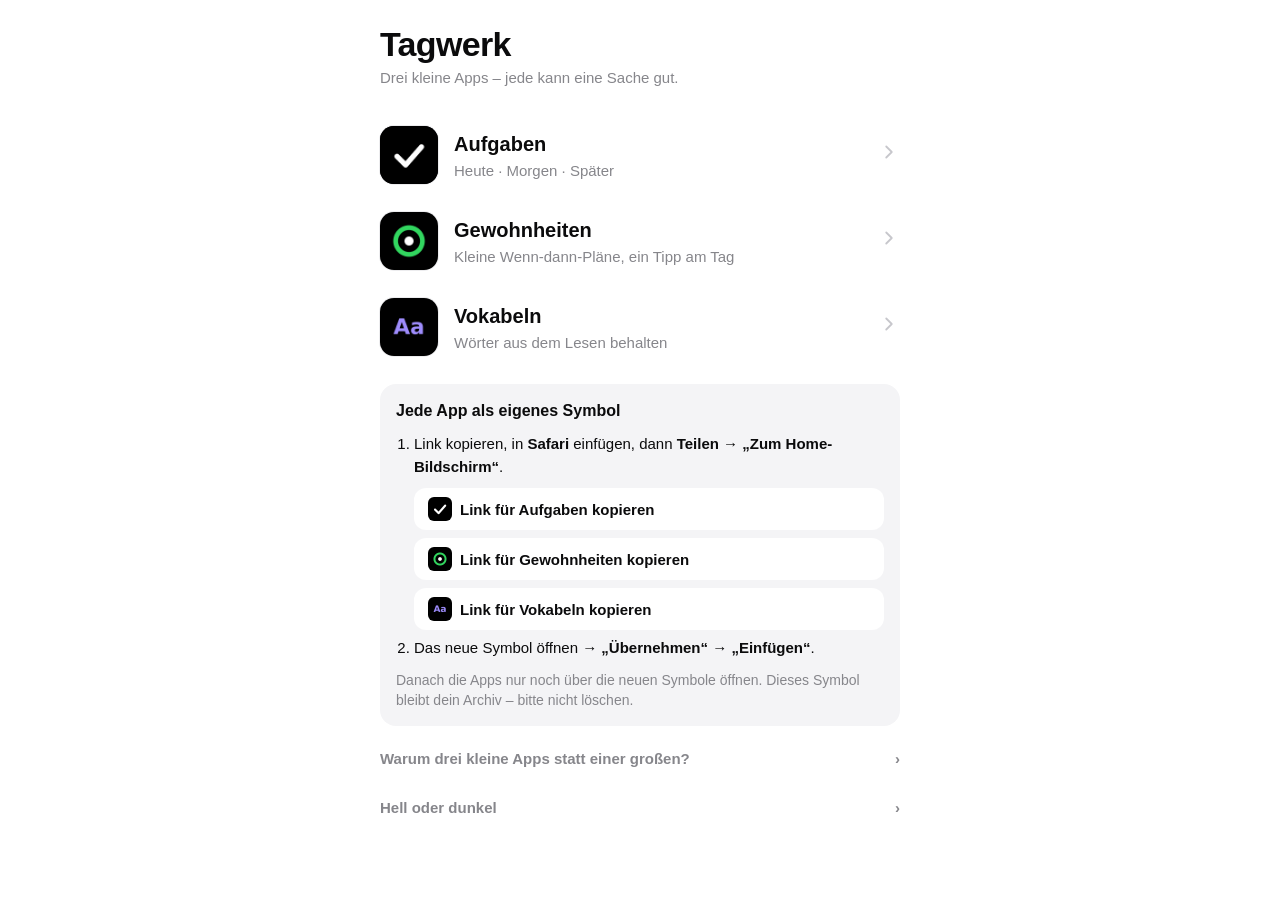
==== commit 20fc2323: "Tagwerk neu: drei kleine Apps (Aufgaben, Gewohnheiten, Vokabeln) statt einer großen - Startseite mit" ====
--- a/index.html
+++ b/index.html
@@ -2,99 +2,149 @@
 <html lang="de">
 <head>
 <meta charset="UTF-8">
-<meta name="viewport" content="width=device-width, initial-scale=1.0, viewport-fit=cover">
-<meta name="theme-color" content="#131210">
+<meta name="viewport" content="width=device-width, initial-scale=1, viewport-fit=cover">
+<meta name="theme-color" content="#ffffff">
 <title>Tagwerk</title>
+<meta name="description" content="Drei kleine Apps: Aufgaben, Gewohnheiten, Vokabeln.">
 <link rel="manifest" href="manifest.webmanifest">
 <link rel="apple-touch-icon" href="apple-touch-icon.png">
 <link rel="icon" type="image/png" sizes="192x192" href="icon-192.png">
 <meta name="apple-mobile-web-app-capable" content="yes">
-<meta name="apple-mobile-web-app-status-bar-style" content="black">
+<meta name="mobile-web-app-capable" content="yes">
+<meta name="apple-mobile-web-app-status-bar-style" content="default">
 <meta name="apple-mobile-web-app-title" content="Tagwerk">
-<link rel="stylesheet" href="style.css">
+<script>
+  // Alte Direkt-Links (?go=vokabeln | wort | abfrage) führen jetzt in die Vokabel-App
+  (() => {
+    const go = new URLSearchParams(location.search).get("go");
+    if (go === "vokabeln" || go === "wort") location.replace("vokabeln.html");
+    else if (go === "abfrage") location.replace("vokabeln.html?go=abfrage");
+  })();
+</script>
+<link rel="stylesheet" href="tw.css">
+<style>
+  .apps { list-style: none; margin-top: 18px; }
+  .app { display: flex; align-items: center; gap: 16px; padding: 14px 0; border-bottom: 1px solid var(--line); text-decoration: none; color: inherit; }
+  .app:last-child { border-bottom: none; }
+  .app img { width: 58px; height: 58px; border-radius: 14px; flex-shrink: 0; background: #000; box-shadow: 0 0 0 1px var(--line); }
+  .app .n { font-size: 20px; font-weight: 700; }
+  .app .d { font-size: 15px; color: var(--muted); margin-top: 2px; }
+  .app .go { margin-left: auto; color: var(--faint); }
+  .app .go svg { width: 22px; height: 22px; }
+  .steps { margin: 10px 0 0 18px; font-size: 15px; line-height: 1.55; }
+  .steps li { margin-bottom: 4px; }
+  .copy-col { display: grid; gap: 8px; margin: 10px 0 6px; }
+  .copy-col .btn { justify-content: flex-start; }
+  .copy-col img { width: 24px; height: 24px; border-radius: 6px; }
+  .stat { font-size: 15px; margin-top: 4px; }
+</style>
 </head>
 <body>
+<div class="wrap">
+  <header class="tw-head">
+    <div>
+      <h1>Tagwerk</h1>
+      <p class="tw-sub">Drei kleine Apps – jede kann eine Sache gut.</p>
+    </div>
+  </header>
 
-<header class="top">
-  <div>
-    <div class="overline" id="greet"></div>
-    <h1 class="date" id="big-date"></h1>
+  <ul class="apps">
+    <li><a class="app" href="aufgaben.html"><img src="icon-aufgaben.png" alt=""><div><div class="n">Aufgaben</div><div class="d">Heute · Morgen · Später</div></div><span class="go" data-chev></span></a></li>
+    <li><a class="app" href="gewohnheiten.html"><img src="icon-gewohnheiten.png" alt=""><div><div class="n">Gewohnheiten</div><div class="d">Kleine Wenn-dann-Pläne, ein Tipp am Tag</div></div><span class="go" data-chev></span></a></li>
+    <li><a class="app" href="vokabeln.html"><img src="icon-vokabeln.png" alt=""><div><div class="n">Vokabeln</div><div class="d">Wörter aus dem Lesen behalten</div></div><span class="go" data-chev></span></a></li>
+  </ul>
+
+  <div class="tw-card" id="install">
+    <div class="q">Jede App als eigenes Symbol</div>
+    <ol class="steps">
+      <li>Link kopieren, in <b>Safari</b> einfügen, dann <b>Teilen</b> → <b>„Zum Home-Bildschirm“</b>.
+        <div class="copy-col">
+          <button class="btn small full" data-copy="aufgaben.html"><img src="icon-aufgaben-192.png" alt="">Link für Aufgaben kopieren</button>
+          <button class="btn small full" data-copy="gewohnheiten.html"><img src="icon-gewohnheiten-192.png" alt="">Link für Gewohnheiten kopieren</button>
+          <button class="btn small full" data-copy="vokabeln.html"><img src="icon-vokabeln-192.png" alt="">Link für Vokabeln kopieren</button>
+        </div>
+      </li>
+      <li id="step-copy">Zurück hierher und <b>„Daten kopieren“</b> tippen.
+        <div class="copy-col"><button class="btn small full primary" id="copy-data" style="justify-content:center">Daten kopieren</button></div>
+      </li>
+      <li>Das neue Symbol öffnen → <b>„Übernehmen“</b> → <b>„Einfügen“</b>.</li>
+    </ol>
+    <p class="tw-hint" style="margin-top:10px" id="copy-note">Danach die Apps nur noch über die neuen Symbole öffnen. Dieses Symbol bleibt dein Archiv – bitte nicht löschen.</p>
   </div>
-  <div class="head-btns">
-  <button class="gear" id="btn-search" title="Suchen">
-    <svg viewBox="0 0 24 24" fill="none" stroke="currentColor" stroke-width="1.9" stroke-linecap="round"><circle cx="11" cy="11" r="7"/><path d="M20 20l-4-4"/></svg>
-  </button>
-  <button class="gear" id="btn-settings" title="Einstellungen">
-    <svg viewBox="0 0 24 24" fill="none" stroke="currentColor" stroke-width="1.8" stroke-linecap="round" stroke-linejoin="round"><circle cx="12" cy="12" r="3"/><path d="M19.4 15a1.65 1.65 0 0 0 .33 1.82l.06.06a2 2 0 1 1-2.83 2.83l-.06-.06a1.65 1.65 0 0 0-1.82-.33 1.65 1.65 0 0 0-1 1.51V21a2 2 0 1 1-4 0v-.09A1.65 1.65 0 0 0 9 19.4a1.65 1.65 0 0 0-1.82.33l-.06.06a2 2 0 1 1-2.83-2.83l.06-.06a1.65 1.65 0 0 0 .33-1.82 1.65 1.65 0 0 0-1.51-1H3a2 2 0 1 1 0-4h.09A1.65 1.65 0 0 0 4.6 9a1.65 1.65 0 0 0-.33-1.82l-.06-.06a2 2 0 1 1 2.83-2.83l.06.06a1.65 1.65 0 0 0 1.82.33H9a1.65 1.65 0 0 0 1-1.51V3a2 2 0 1 1 4 0v.09a1.65 1.65 0 0 0 1 1.51 1.65 1.65 0 0 0 1.82-.33l.06-.06a2 2 0 1 1 2.83 2.83l-.06.06a1.65 1.65 0 0 0-.33 1.82V9a1.65 1.65 0 0 0 1.51 1H21a2 2 0 1 1 0 4h-.09a1.65 1.65 0 0 0-1.51 1z"/></svg>
-  </button>
-  </div>
-</header>
 
-<main>
-  <!-- ============ HEUTE ============ -->
-  <section class="view visible" id="view-heute"></section>
+  <div id="legacy"></div>
 
-  <!-- ============ AUFGABEN ============ -->
-  <section class="view" id="view-todo"></section>
+  <button class="tw-link" id="why" style="margin-top:8px"><span>Warum drei kleine Apps statt einer großen?</span><span>›</span></button>
+  <button class="tw-link" id="design"><span>Hell oder dunkel</span><span>›</span></button>
+</div>
+<script src="tw.js"></script>
+<script>
+"use strict";
+(async () => {
+  const { $, esc, ico, toast } = TW;
+  document.querySelectorAll("[data-chev]").forEach(e => { e.innerHTML = ico("right"); });
 
-  <!-- ============ GEWOHNHEITEN ============ -->
-  <section class="view" id="view-habits">
-    <div class="seg" id="habit-seg">
-      <button data-hview="daily" class="on" style="--seg-accent: var(--habit)">Dranbleiben</button>
-      <button data-hview="avoid" style="--seg-accent: var(--avoid)">Vermeiden</button>
-    </div>
-    <div id="habits-body"></div>
-  </section>
+  /* Daten in diesem Speicher: altes Tagwerk und/oder die neuen Apps */
+  const L = TW.legacy();
+  const apps = { "tw.aufgaben": TW.load("tw.aufgaben", null), "tw.gewohnheiten": TW.load("tw.gewohnheiten", null), "tw.vokabeln": TW.load("tw.vokabeln", null) };
+  const hasAny = !!L || Object.values(apps).some(Boolean);
+  const payload = () => ({ kind: "tagwerk-transfer", v: 1, at: Date.now(), legacy: L, apps: Object.fromEntries(Object.entries(apps).filter(([, v]) => v)) });
+  // Für später installierte Symbole bereitlegen (klappt nur, wo der Cache geteilt wird)
+  if (hasAny) {
+    const p = payload();
+    const k = localStorage.getItem(TW.API_KEY);
+    if (k) p.apiKey = k;
+    TW.putTransfer(p);
+  }
 
-  <!-- ============ MEDIEN ============ -->
-  <section class="view" id="view-media">
-    <div class="seg" id="media-seg" style="--seg-accent: var(--media)">
-      <button data-media="book" class="on">Bücher</button>
-      <button data-media="game">Spiele</button>
-      <button data-media="vocab">Vokabeln</button>
-    </div>
-    <div id="media-body"></div>
-  </section>
+  /* Daten für ein neues Symbol in die Zwischenablage. Mit API-Schlüssel, damit das
+     Nachschlagen in der neuen Vokabel-App sofort klappt (er lässt sich bei Anthropic
+     nicht noch einmal anzeigen). Die Datei-Sicherung bleibt ohne Schlüssel. */
+  if (hasAny) {
+    if (localStorage.getItem(TW.API_KEY)) $("copy-note").insertAdjacentHTML("beforeend", " Der kopierte Text enthält auch deinen API-Schlüssel – nur in die Tagwerk-Apps einfügen.");
+    $("copy-data").addEventListener("click", async () => {
+      const p = payload();
+      const k = localStorage.getItem(TW.API_KEY);
+      if (k) p.apiKey = k;
+      const text = JSON.stringify(p);
+      try { await navigator.clipboard.writeText(text); toast("Kopiert – jetzt das neue Symbol öffnen und einfügen"); }
+      catch { prompt("Kopieren ging nicht – markiere den Text und kopiere ihn selbst:", text); }
+    });
+  } else {
+    $("step-copy").remove();
+  }
 
-  <!-- ============ SPORT ============ -->
-  <section class="view" id="view-sport">
-    <div class="seg" id="sport-seg">
-      <button data-sview="training" class="on" style="--seg-accent: var(--sport)">Training</button>
-      <button data-sview="runs" style="--seg-accent: var(--run)">Laufen</button>
-      <button data-sview="skills" style="--seg-accent: var(--skill)">Skills</button>
-    </div>
-    <div id="sport-body"></div>
-    <input type="file" id="run-photo" accept="image/*" hidden>
-    <input type="file" id="vocab-photo" accept="image/*" hidden>
-    <input type="file" id="backup-file" accept="application/json,.json,.txt" hidden>
-  </section>
-</main>
+  if (L) {
+    const t = TW.today();
+    const openTodos = (L.todos || []).filter(x => x && !x.done).length;
+    const habits = (L.dailies || []).length + (L.avoids || []).length;
+    const words = (L.vocab || []).length;
+    $("legacy").innerHTML = '<div class="tw-section">Deine Daten aus Tagwerk</div>'
+      + '<p class="stat">' + openTodos + " offene Aufgaben · " + habits + " Gewohnheiten · " + words + " Vokabeln</p>"
+      + '<p class="tw-hint" style="margin-top:4px">Kommen beim ersten Öffnen der Apps hier automatisch mit. Training, Läufe, Bücher, Tagebuch und alles andere bleibt im Archiv.</p>'
+      + '<div class="stack">'
+      + '<button class="btn full" id="file-data">' + ico("download") + "<span>Sicherung als Datei</span></button>"
+      + '<a class="btn full" href="alt.html" style="text-decoration:none">' + ico("book") + "<span>Altes Tagwerk öffnen (Archiv)</span></a>"
+      + "</div>";
+    $("file-data").addEventListener("click", () => { TW.download("tagwerk-" + t + ".json", payload()); toast("Sicherung gespeichert"); });
+  }
 
-<button id="fab" title="Hinzufügen">＋</button>
+  document.querySelectorAll("[data-copy]").forEach(b => b.addEventListener("click", async () => {
+    const url = new URL(b.dataset.copy, location.href).href;
+    try { await navigator.clipboard.writeText(url); toast("Link kopiert – jetzt in Safari einfügen"); }
+    catch { prompt("Link kopieren:", url); }
+  }));
 
-<nav class="tabs">
-  <button data-tab="heute" class="on">
-    <svg viewBox="0 0 24 24" fill="none" stroke="currentColor" stroke-linecap="round" stroke-linejoin="round"><circle cx="12" cy="12" r="4.2"/><path d="M12 2.5v2.6M12 18.9v2.6M2.5 12h2.6M18.9 12h2.6M5.3 5.3l1.8 1.8M16.9 16.9l1.8 1.8M18.7 5.3l-1.8 1.8M7.1 16.9l-1.8 1.8"/></svg>
-    <span>Heute</span>
-  </button>
-  <button data-tab="todo">
-    <svg viewBox="0 0 24 24" fill="none" stroke="currentColor" stroke-linecap="round" stroke-linejoin="round"><path d="M9 11.5l2 2 4.5-4.5"/><rect x="3.5" y="3.5" width="17" height="17" rx="4.5"/></svg>
-    <span>Aufgaben</span>
-  </button>
-  <button data-tab="habits">
-    <svg viewBox="0 0 24 24" fill="none" stroke="currentColor" stroke-linecap="round" stroke-linejoin="round"><circle cx="12" cy="12" r="8.7"/><circle cx="12" cy="12" r="4.6"/><circle cx="12" cy="12" r="1.1" fill="currentColor" stroke="none"/></svg>
-    <span>Gewohnheiten</span>
-  </button>
-  <button data-tab="sport">
-    <svg viewBox="0 0 24 24" fill="none" stroke="currentColor" stroke-linecap="round" stroke-linejoin="round"><polyline points="22 12 18 12 15 21 9 3 6 12 2 12"/></svg>
-    <span>Körper</span>
-  </button>
-  <button data-tab="media">
-    <svg viewBox="0 0 24 24" fill="none" stroke="currentColor" stroke-linecap="round" stroke-linejoin="round"><path d="M4 19.5A2.5 2.5 0 0 1 6.5 17H20"/><path d="M6.5 2H20v20H6.5A2.5 2.5 0 0 1 4 19.5v-15A2.5 2.5 0 0 1 6.5 2z"/></svg>
-    <span>Geist</span>
-  </button>
-</nav>
-
-<script src="app.js"></script>
+  $("why").addEventListener("click", () => TW.why("Warum drei kleine Apps?", [
+    { t: "Viele Funktionen ermüden", d: "Vor dem Benutzen wirken viele Funktionen gut, im Alltag zählt, wie einfach es geht. Die Studie empfiehlt mehrere spezialisierte Produkte mit wenigen Funktionen.", src: "Thompson, Hamilton & Rust 2005" },
+    { t: "Kurze Momente", d: "Rund 40 % aller App-Nutzungen dauern unter 15 Sekunden. Jede App öffnet darum direkt mit ihrer einen Aufgabe.", src: "Ferreira u.a. 2014", url: "https://www.nngroup.com/articles/mobile-microsessions/" },
+    { t: "Weniger eintragen", d: "Wer zu viel protokollieren muss, hört irgendwann ganz auf. Darum: ein Tipp statt Formulare.", src: "Cordeiro u.a. 2015; Epstein u.a. 2015" },
+    { t: "Das Symbol als Auslöser", d: "Gewohnheiten brauchen Auslöser im Alltag. Ein eigenes Symbol für jede Sache erinnert beim Entsperren an genau diese Sache.", src: "Stawarz u.a. 2015; Fogg 2009" },
+    { t: "Erinnern über den Kalender", d: "Ohne eigenen Server kann eine Web-App bei geschlossener App nicht zuverlässig erinnern. Ein Kalendertermin mit Alarm kann es." }
+  ]));
+  $("design").addEventListener("click", () => { const s = TW.sheet("<h2>Design</h2>" + '<label class="f-label">Hell oder dunkel</label>' + TW.themeChipsHtml()); TW.wireThemeChips(s.el); });
+  TW.registerSW();
+})();
+</script>
 </body>
 </html>
--- a/tw.css
+++ b/tw.css
@@ -0,0 +1,229 @@
+/* ============================================================
+   Tagwerk – gemeinsames Design der drei Apps
+   Vorbild MinimaList: schwarz/weiß, große klare Schrift,
+   leerer Bildschirm bis auf das Wichtige.
+   ============================================================ */
+:root {
+  --bg: #ffffff;
+  --fg: #0b0b0c;
+  --muted: #86868b;
+  --faint: #c7c7cc;
+  --line: #ececee;
+  --soft: #f4f4f6;
+  --sheet: #ffffff;
+  --accent: #0b0b0c;          /* je App überschrieben */
+  --on-accent: #ffffff;
+  --ok: #30b158;
+  --danger: #ff3b30;
+  --star: #ff9500;
+  --shadow: 0 12px 40px rgba(0, 0, 0, .14);
+  --sans: -apple-system, BlinkMacSystemFont, "SF Pro Text", "Helvetica Neue", "Segoe UI", Roboto, Arial, sans-serif;
+  --display: -apple-system, BlinkMacSystemFont, "SF Pro Display", "Helvetica Neue", "Segoe UI", Roboto, Arial, sans-serif;
+  color-scheme: light;
+}
+@media (prefers-color-scheme: dark) {
+  :root:not([data-theme="light"]) {
+    --bg: #000000; --fg: #f5f5f7; --muted: #8e8e93; --faint: #48484a; --line: #1c1c1e;
+    --soft: #1f1f22; --sheet: #121214; --accent: #f5f5f7; --on-accent: #000000; --shadow: 0 12px 40px rgba(0, 0, 0, .6);
+    color-scheme: dark;
+  }
+}
+:root[data-theme="dark"] {
+  --bg: #000000; --fg: #f5f5f7; --muted: #8e8e93; --faint: #48484a; --line: #1c1c1e;
+  --soft: #1f1f22; --sheet: #121214; --accent: #f5f5f7; --on-accent: #000000; --shadow: 0 12px 40px rgba(0, 0, 0, .6);
+  color-scheme: dark;
+}
+
+* { box-sizing: border-box; margin: 0; padding: 0; -webkit-tap-highlight-color: transparent; }
+html, body { background: var(--bg); }
+body {
+  color: var(--fg); font-family: var(--sans); font-size: 17px; line-height: 1.4;
+  min-height: 100dvh; -webkit-font-smoothing: antialiased; overscroll-behavior-y: none;
+  padding: 0 0 calc(40px + env(safe-area-inset-bottom));
+}
+button, input, textarea, select { font: inherit; color: inherit; }
+button { background: none; border: none; cursor: pointer; }
+.hidden { display: none !important; }
+.wrap { max-width: 560px; margin: 0 auto; padding: 0 20px; }
+
+/* ---------- Kopf ---------- */
+.tw-head {
+  display: flex; align-items: flex-start; justify-content: space-between; gap: 12px;
+  padding: max(26px, calc(env(safe-area-inset-top) + 14px)) 0 6px;
+}
+.tw-head h1 { font-family: var(--display); font-size: 34px; font-weight: 800; letter-spacing: -.02em; line-height: 1.1; }
+.tw-sub { font-size: 15px; color: var(--muted); margin-top: 4px; }
+.tw-icon-btn {
+  width: 40px; height: 40px; border-radius: 50%; display: grid; place-items: center; flex-shrink: 0;
+  color: var(--muted); margin-top: 2px;
+}
+.tw-icon-btn:active { background: var(--soft); }
+.tw-icon-btn svg { width: 24px; height: 24px; }
+
+/* ---------- Text-Tabs (Heute · Morgen · Später) ---------- */
+.tw-tabs { display: flex; gap: 22px; margin: 10px 0 4px; }
+.tw-tabs button {
+  font-size: 17px; font-weight: 600; color: var(--faint); padding: 6px 0; position: relative;
+}
+.tw-tabs button.on { color: var(--fg); }
+.tw-tabs button .n { font-size: 13px; font-weight: 600; color: var(--muted); margin-left: 4px; }
+
+/* ---------- Eingabe oben ---------- */
+.tw-add { display: flex; align-items: center; gap: 10px; margin: 14px 0 6px; }
+.tw-add input {
+  flex: 1; min-width: 0; border: none; outline: none; background: var(--soft);
+  border-radius: 14px; padding: 14px 16px; font-size: 17px;
+}
+.tw-add input::placeholder { color: var(--muted); }
+.tw-add .tw-icon-btn { background: var(--soft); width: 50px; height: 50px; border-radius: 14px; margin: 0; color: var(--fg); }
+
+/* ---------- Liste ---------- */
+.tw-list { list-style: none; margin-top: 6px; }
+.tw-row {
+  position: relative; display: flex; align-items: center; gap: 14px;
+  padding: 15px 0; border-bottom: 1px solid var(--line);
+  background: var(--bg); touch-action: pan-y; user-select: none; -webkit-user-select: none;
+}
+.tw-row:last-child { border-bottom: none; }
+.tw-row .tw-main { flex: 1; min-width: 0; cursor: pointer; }
+.tw-row .tw-text { font-size: 19px; font-weight: 500; line-height: 1.3; overflow-wrap: anywhere; }
+.tw-row .tw-meta { font-size: 14px; color: var(--muted); margin-top: 3px; display: flex; flex-wrap: wrap; gap: 4px 10px; align-items: center; }
+.tw-row.done .tw-text { color: var(--faint); text-decoration: line-through; text-decoration-thickness: 1.5px; }
+.tw-row.done .tw-meta { color: var(--faint); }
+.tw-row .star { color: var(--star); }
+
+/* Haken-Kreis links */
+.tw-check {
+  width: 28px; height: 28px; border-radius: 50%; flex-shrink: 0;
+  border: 2px solid var(--faint); display: grid; place-items: center; transition: background .15s, border-color .15s, transform .15s;
+}
+.tw-check svg { width: 16px; height: 16px; opacity: 0; color: var(--on-accent); }
+.tw-check.on { background: var(--accent); border-color: var(--accent); }
+.tw-check.on svg { opacity: 1; }
+.tw-check:active { transform: scale(.9); }
+.tw-check.big { width: 34px; height: 34px; }
+.tw-check.big svg { width: 19px; height: 19px; }
+
+/* Wischen: unter der Zeile liegt Grün (erledigt) bzw. Rot (löschen) */
+.tw-swipe-wrap { position: relative; overflow: hidden; border-bottom: 1px solid var(--line); }
+.tw-swipe-wrap:last-child { border-bottom: none; }
+.tw-swipe-wrap > .tw-row { border-bottom: none; }
+.tw-swipe-under {
+  position: absolute; inset: 0; display: flex; align-items: center; padding: 0 22px;
+  font-weight: 700; font-size: 15px; color: #fff; opacity: 0; transition: opacity .1s;
+}
+.tw-swipe-under.right { background: var(--ok); justify-content: flex-start; }
+.tw-swipe-under.left { background: var(--danger); justify-content: flex-end; }
+
+/* 7-Tage-Punkte */
+.tw-dots { display: inline-flex; gap: 5px; align-items: center; vertical-align: middle; }
+.tw-dots i { width: 8px; height: 8px; border-radius: 50%; background: var(--faint); opacity: .55; display: block; }
+.tw-dots i.on { background: var(--accent); opacity: 1; }
+.tw-dots i.today { box-shadow: 0 0 0 1.5px var(--muted); opacity: 1; }
+.tw-dots i.today:not(.on) { background: transparent; }
+.tw-dots i.off { opacity: .18; }
+
+/* ---------- Abschnitte, Hinweise, Karten ---------- */
+.tw-section { font-size: 13px; font-weight: 700; letter-spacing: .08em; text-transform: uppercase; color: var(--muted); margin: 26px 0 4px; }
+.tw-section button { font: inherit; color: inherit; letter-spacing: inherit; text-transform: inherit; display: flex; align-items: center; gap: 6px; }
+.tw-hint { font-size: 14px; color: var(--muted); line-height: 1.45; }
+.tw-card {
+  background: var(--soft); border-radius: 16px; padding: 16px; margin: 14px 0 6px;
+}
+.tw-card .q { font-size: 16px; font-weight: 600; line-height: 1.35; }
+.tw-card .tw-hint { margin-top: 4px; }
+.tw-card .row { display: flex; gap: 8px; margin-top: 12px; flex-wrap: wrap; }
+.tw-card .btn:not(.primary) { background: var(--bg); }
+.tw-empty { text-align: center; color: var(--muted); padding: 46px 10px 20px; font-size: 16px; line-height: 1.5; }
+.tw-empty b { display: block; color: var(--fg); font-size: 19px; margin-bottom: 6px; }
+.tw-link { color: var(--muted); font-size: 15px; font-weight: 600; padding: 14px 0; display: flex; justify-content: space-between; width: 100%; text-align: left; }
+.tw-link:active { opacity: .6; }
+
+/* ---------- Knöpfe & Chips ---------- */
+.btn {
+  display: inline-flex; align-items: center; justify-content: center; gap: 8px;
+  border-radius: 14px; padding: 14px 18px; font-size: 16px; font-weight: 700;
+  background: var(--soft); color: var(--fg); min-height: 50px;
+}
+.btn:active { transform: scale(.98); }
+.btn:disabled { opacity: .45; }
+.btn.primary { background: var(--accent); color: var(--on-accent); }
+.btn.danger { color: var(--danger); }
+.btn.full { width: 100%; }
+.btn.small { min-height: 40px; padding: 9px 14px; font-size: 15px; border-radius: 12px; }
+.btn svg { width: 20px; height: 20px; }
+.chips { display: flex; flex-wrap: wrap; gap: 8px; }
+.chip {
+  border-radius: 999px; padding: 8px 14px; font-size: 15px; font-weight: 600;
+  background: var(--soft); color: var(--fg); border: 1.5px solid transparent;
+}
+.chip.on { border-color: var(--fg); }
+
+/* ---------- Formular im Blatt ---------- */
+.f-label { display: block; font-size: 13px; font-weight: 700; letter-spacing: .06em; text-transform: uppercase; color: var(--muted); margin: 18px 0 8px; }
+.f-input, .f-area {
+  width: 100%; border: none; outline: none; background: var(--soft); border-radius: 12px;
+  padding: 13px 14px; font-size: 17px;
+}
+.f-area { min-height: 84px; resize: vertical; line-height: 1.45; }
+.f-big { font-size: 22px; font-weight: 700; background: none; padding: 4px 44px 4px 0; border-radius: 0; }
+.f-row { display: flex; align-items: center; justify-content: space-between; gap: 12px; padding: 12px 0; border-bottom: 1px solid var(--line); }
+.f-row:last-child { border-bottom: none; }
+.f-row .k { font-size: 16px; }
+.f-row .v { font-size: 15px; color: var(--muted); text-align: right; }
+.switch { position: relative; width: 50px; height: 30px; flex-shrink: 0; }
+.switch input { position: absolute; inset: 0; opacity: 0; margin: 0; cursor: pointer; z-index: 2; }
+.switch span { position: absolute; inset: 0; border-radius: 999px; background: var(--line); transition: background .2s; }
+.switch span::after { content: ""; position: absolute; top: 3px; left: 3px; width: 24px; height: 24px; border-radius: 50%; background: #fff; box-shadow: 0 1px 3px rgba(0,0,0,.25); transition: transform .2s; }
+.switch input:checked + span { background: var(--ok); }
+.switch input:checked + span::after { transform: translateX(20px); }
+
+/* ---------- Bottom-Sheet ---------- */
+.sheet-back {
+  position: fixed; inset: 0; z-index: 100; background: rgba(0, 0, 0, .38);
+  display: flex; align-items: flex-end; justify-content: center; opacity: 0; transition: opacity .22s;
+}
+.sheet-back.open { opacity: 1; }
+.sheet {
+  width: 100%; max-width: 560px; max-height: 92dvh; overflow-y: auto; overscroll-behavior: contain;
+  background: var(--sheet); border-radius: 22px 22px 0 0; box-shadow: var(--shadow);
+  padding: 8px 20px calc(24px + env(safe-area-inset-bottom));
+  transform: translateY(100%); transition: transform .3s cubic-bezier(.2, .9, .25, 1);
+}
+.sheet-back.open .sheet { transform: translateY(0); }
+.sheet .grab { width: 38px; height: 5px; border-radius: 3px; background: var(--faint); margin: 4px auto 14px; }
+.sheet h2 { font-family: var(--display); font-size: 24px; font-weight: 800; letter-spacing: -.01em; line-height: 1.2; padding-right: 40px; }
+.sheet .x { position: absolute; top: -6px; right: -8px; }
+.sheet-in { position: relative; }
+.sheet .actions { display: flex; gap: 10px; margin-top: 22px; }
+.sheet .actions .btn { flex: 1; }
+.stack { display: flex; flex-direction: column; gap: 10px; margin-top: 18px; }
+
+/* ---------- Kurzmeldung ---------- */
+.toast {
+  position: fixed; left: 16px; right: 16px; margin: 0 auto; width: fit-content; max-width: 520px;
+  bottom: calc(22px + env(safe-area-inset-bottom)); z-index: 400;
+  transform: translateY(20px); opacity: 0; transition: opacity .2s, transform .25s;
+  background: var(--fg); color: var(--bg); border-radius: 14px; padding: 12px 14px 12px 16px;
+  display: flex; align-items: center; gap: 14px; box-shadow: var(--shadow);
+  font-size: 15px; font-weight: 600;
+}
+.toast.show { opacity: 1; transform: translateY(0); }
+.toast button { color: var(--bg); opacity: .75; font-weight: 800; font-size: 15px; padding: 2px 4px; white-space: nowrap; }
+
+/* ---------- Vollbild (Fokus, Abfrage) ---------- */
+.overlay {
+  position: fixed; inset: 0; z-index: 200; background: var(--bg); display: flex; flex-direction: column;
+  padding: max(20px, env(safe-area-inset-top)) 22px calc(22px + env(safe-area-inset-bottom));
+}
+.ov-top { display: flex; align-items: center; justify-content: space-between; min-height: 40px; }
+.ov-top .count { font-size: 13px; font-weight: 700; letter-spacing: .1em; text-transform: uppercase; color: var(--muted); }
+.ov-mid { flex: 1; display: flex; flex-direction: column; align-items: center; justify-content: center; text-align: center; gap: 14px; overflow-y: auto; }
+.ov-btns { display: flex; gap: 10px; }
+.ov-btns .btn { flex: 1; min-height: 56px; font-size: 17px; }
+.bar { height: 3px; border-radius: 2px; background: var(--line); margin-top: 10px; overflow: hidden; }
+.bar span { display: block; height: 100%; background: var(--accent); transition: width .3s; }
+
+@media (prefers-reduced-motion: reduce) {
+  *, *::before, *::after { transition: none !important; animation: none !important; }
+}
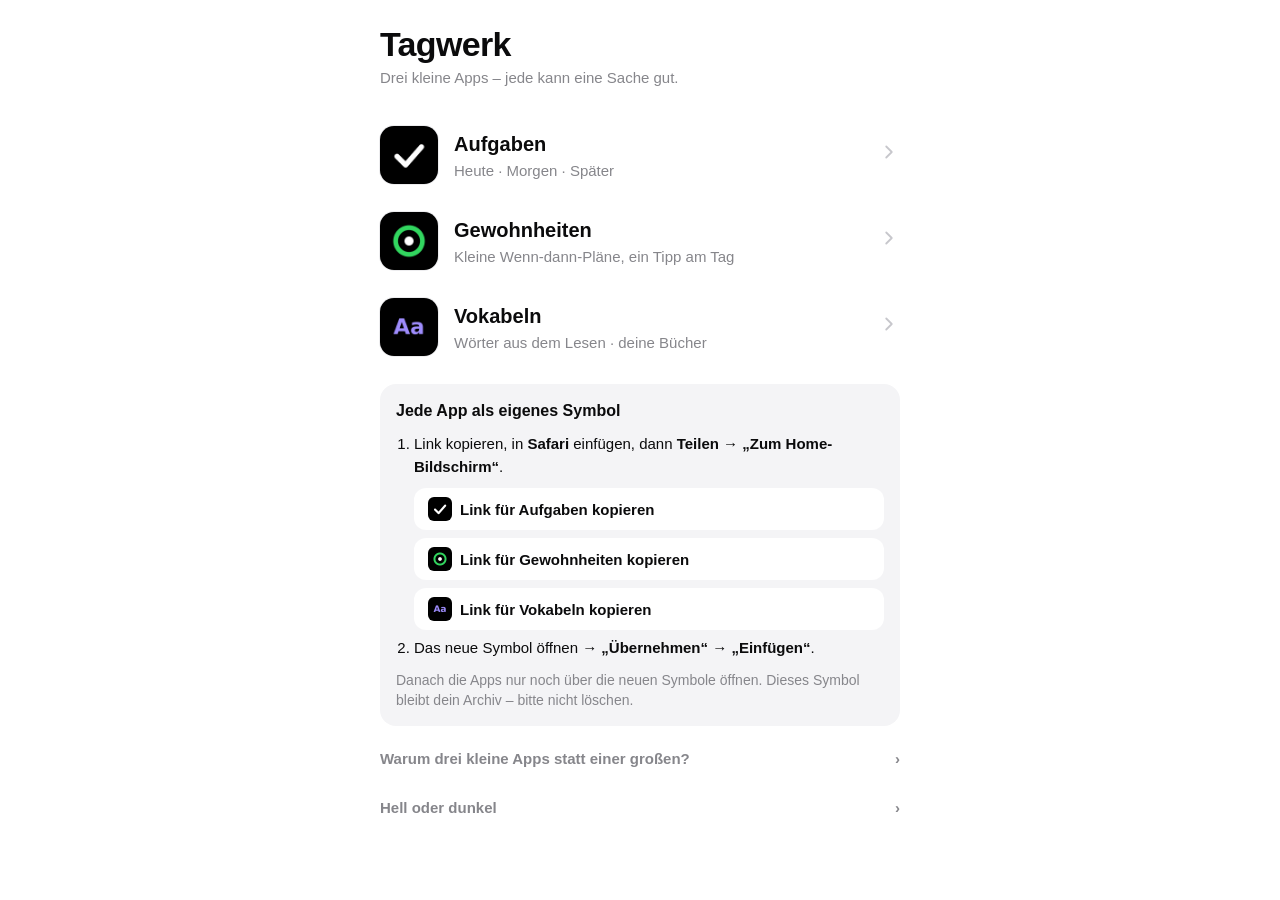
==== commit 212f5e0d: "Vokabeln: Bücher-Übersicht (gerade, gelesen nach Jahr, Wörter je Buch) - Neuer Tab „Bücher“ in der V" ====
--- a/index.html
+++ b/index.html
@@ -51,7 +51,7 @@
   <ul class="apps">
     <li><a class="app" href="aufgaben.html"><img src="icon-aufgaben.png" alt=""><div><div class="n">Aufgaben</div><div class="d">Heute · Morgen · Später</div></div><span class="go" data-chev></span></a></li>
     <li><a class="app" href="gewohnheiten.html"><img src="icon-gewohnheiten.png" alt=""><div><div class="n">Gewohnheiten</div><div class="d">Kleine Wenn-dann-Pläne, ein Tipp am Tag</div></div><span class="go" data-chev></span></a></li>
-    <li><a class="app" href="vokabeln.html"><img src="icon-vokabeln.png" alt=""><div><div class="n">Vokabeln</div><div class="d">Wörter aus dem Lesen behalten</div></div><span class="go" data-chev></span></a></li>
+    <li><a class="app" href="vokabeln.html"><img src="icon-vokabeln.png" alt=""><div><div class="n">Vokabeln</div><div class="d">Wörter aus dem Lesen · deine Bücher</div></div><span class="go" data-chev></span></a></li>
   </ul>
 
   <div class="tw-card" id="install">
@@ -119,9 +119,10 @@
     const openTodos = (L.todos || []).filter(x => x && !x.done).length;
     const habits = (L.dailies || []).length + (L.avoids || []).length;
     const words = (L.vocab || []).length;
+    const books = (L.books || []).filter(b => b && (b.media || "book") === "book").length;
     $("legacy").innerHTML = '<div class="tw-section">Deine Daten aus Tagwerk</div>'
-      + '<p class="stat">' + openTodos + " offene Aufgaben · " + habits + " Gewohnheiten · " + words + " Vokabeln</p>"
-      + '<p class="tw-hint" style="margin-top:4px">Kommen beim ersten Öffnen der Apps hier automatisch mit. Training, Läufe, Bücher, Tagebuch und alles andere bleibt im Archiv.</p>'
+      + '<p class="stat">' + openTodos + " offene Aufgaben · " + habits + " Gewohnheiten · " + words + " Vokabeln · " + books + " Bücher</p>"
+      + '<p class="tw-hint" style="margin-top:4px">Kommen beim ersten Öffnen der Apps hier automatisch mit, die Bücher in die Vokabel-App. Training, Läufe, Spiele, Tagebuch und alles andere bleibt im Archiv.</p>'
       + '<div class="stack">'
       + '<button class="btn full" id="file-data">' + ico("download") + "<span>Sicherung als Datei</span></button>"
       + '<a class="btn full" href="alt.html" style="text-decoration:none">' + ico("book") + "<span>Altes Tagwerk öffnen (Archiv)</span></a>"
--- a/tw.css
+++ b/tw.css
@@ -35,6 +35,7 @@
 }
 
 * { box-sizing: border-box; margin: 0; padding: 0; -webkit-tap-highlight-color: transparent; }
+[hidden] { display: none !important; }
 html, body { background: var(--bg); }
 body {
   color: var(--fg); font-family: var(--sans); font-size: 17px; line-height: 1.4;
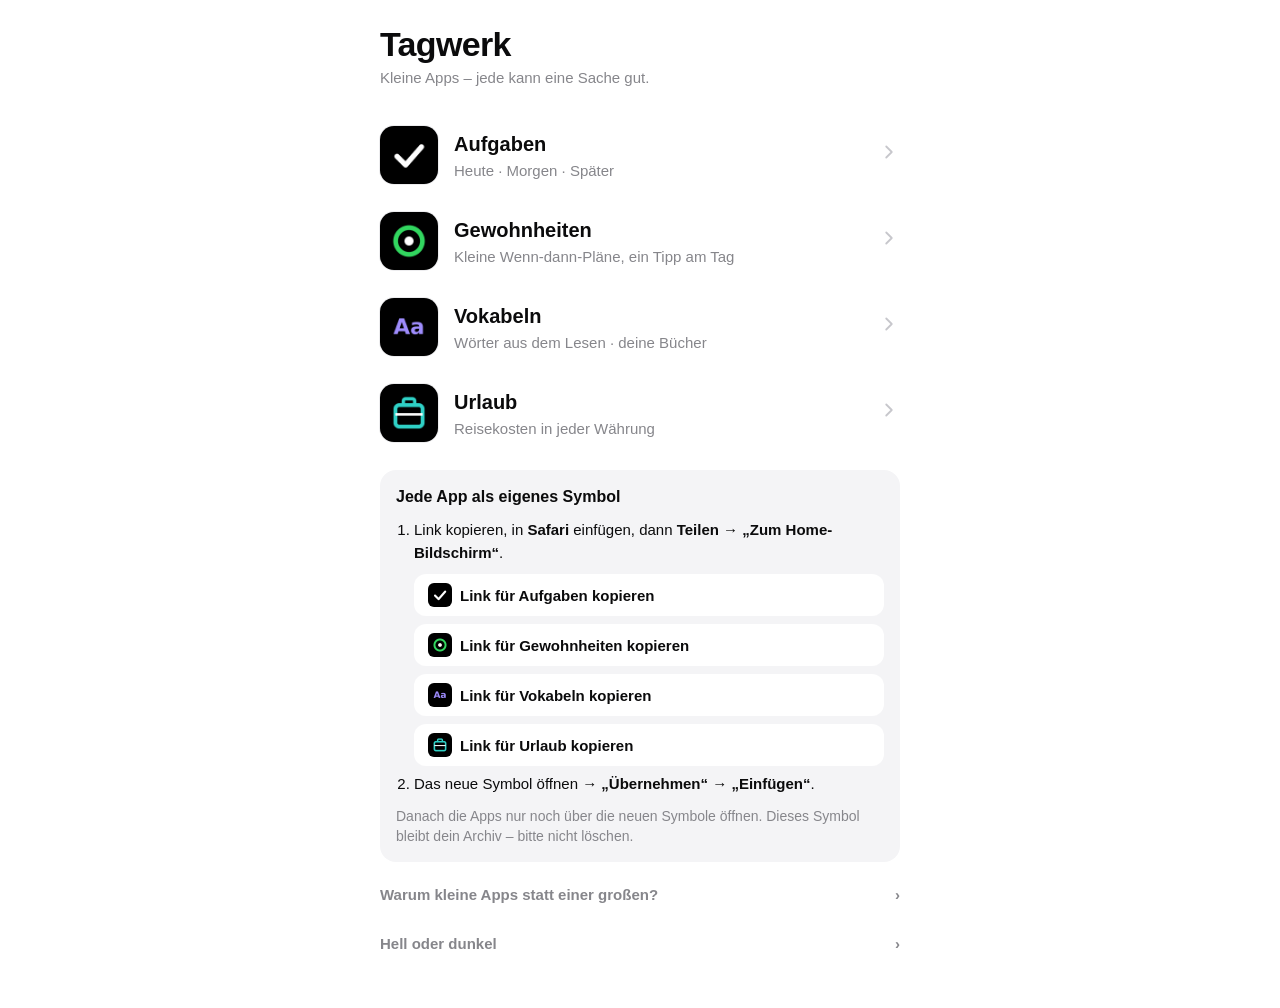
==== commit 72cdc1a5: "Neue App „Urlaub“: Reisekosten in jeder Währung - Betrag + Kategorie = gespeichert; Originalwährung " ====
--- a/index.html
+++ b/index.html
@@ -5,7 +5,7 @@
 <meta name="viewport" content="width=device-width, initial-scale=1, viewport-fit=cover">
 <meta name="theme-color" content="#ffffff">
 <title>Tagwerk</title>
-<meta name="description" content="Drei kleine Apps: Aufgaben, Gewohnheiten, Vokabeln.">
+<meta name="description" content="Kleine Apps: Aufgaben, Gewohnheiten, Vokabeln, Urlaub.">
 <link rel="manifest" href="manifest.webmanifest">
 <link rel="apple-touch-icon" href="apple-touch-icon.png">
 <link rel="icon" type="image/png" sizes="192x192" href="icon-192.png">
@@ -44,7 +44,7 @@
   <header class="tw-head">
     <div>
       <h1>Tagwerk</h1>
-      <p class="tw-sub">Drei kleine Apps – jede kann eine Sache gut.</p>
+      <p class="tw-sub">Kleine Apps – jede kann eine Sache gut.</p>
     </div>
   </header>
 
@@ -52,6 +52,7 @@
     <li><a class="app" href="aufgaben.html"><img src="icon-aufgaben.png" alt=""><div><div class="n">Aufgaben</div><div class="d">Heute · Morgen · Später</div></div><span class="go" data-chev></span></a></li>
     <li><a class="app" href="gewohnheiten.html"><img src="icon-gewohnheiten.png" alt=""><div><div class="n">Gewohnheiten</div><div class="d">Kleine Wenn-dann-Pläne, ein Tipp am Tag</div></div><span class="go" data-chev></span></a></li>
     <li><a class="app" href="vokabeln.html"><img src="icon-vokabeln.png" alt=""><div><div class="n">Vokabeln</div><div class="d">Wörter aus dem Lesen · deine Bücher</div></div><span class="go" data-chev></span></a></li>
+    <li><a class="app" href="urlaub.html"><img src="icon-urlaub.png" alt=""><div><div class="n">Urlaub</div><div class="d">Reisekosten in jeder Währung</div></div><span class="go" data-chev></span></a></li>
   </ul>
 
   <div class="tw-card" id="install">
@@ -62,6 +63,7 @@
           <button class="btn small full" data-copy="aufgaben.html"><img src="icon-aufgaben-192.png" alt="">Link für Aufgaben kopieren</button>
           <button class="btn small full" data-copy="gewohnheiten.html"><img src="icon-gewohnheiten-192.png" alt="">Link für Gewohnheiten kopieren</button>
           <button class="btn small full" data-copy="vokabeln.html"><img src="icon-vokabeln-192.png" alt="">Link für Vokabeln kopieren</button>
+          <button class="btn small full" data-copy="urlaub.html"><img src="icon-urlaub-192.png" alt="">Link für Urlaub kopieren</button>
         </div>
       </li>
       <li id="step-copy">Zurück hierher und <b>„Daten kopieren“</b> tippen.
@@ -74,7 +76,7 @@
 
   <div id="legacy"></div>
 
-  <button class="tw-link" id="why" style="margin-top:8px"><span>Warum drei kleine Apps statt einer großen?</span><span>›</span></button>
+  <button class="tw-link" id="why" style="margin-top:8px"><span>Warum kleine Apps statt einer großen?</span><span>›</span></button>
   <button class="tw-link" id="design"><span>Hell oder dunkel</span><span>›</span></button>
 </div>
 <script src="tw.js"></script>
@@ -86,7 +88,7 @@
 
   /* Daten in diesem Speicher: altes Tagwerk und/oder die neuen Apps */
   const L = TW.legacy();
-  const apps = { "tw.aufgaben": TW.load("tw.aufgaben", null), "tw.gewohnheiten": TW.load("tw.gewohnheiten", null), "tw.vokabeln": TW.load("tw.vokabeln", null) };
+  const apps = { "tw.aufgaben": TW.load("tw.aufgaben", null), "tw.gewohnheiten": TW.load("tw.gewohnheiten", null), "tw.vokabeln": TW.load("tw.vokabeln", null), "tw.urlaub": TW.load("tw.urlaub", null) };
   const hasAny = !!L || Object.values(apps).some(Boolean);
   const payload = () => ({ kind: "tagwerk-transfer", v: 1, at: Date.now(), legacy: L, apps: Object.fromEntries(Object.entries(apps).filter(([, v]) => v)) });
   // Für später installierte Symbole bereitlegen (klappt nur, wo der Cache geteilt wird)
@@ -136,7 +138,7 @@
     catch { prompt("Link kopieren:", url); }
   }));
 
-  $("why").addEventListener("click", () => TW.why("Warum drei kleine Apps?", [
+  $("why").addEventListener("click", () => TW.why("Warum kleine Apps?", [
     { t: "Viele Funktionen ermüden", d: "Vor dem Benutzen wirken viele Funktionen gut, im Alltag zählt, wie einfach es geht. Die Studie empfiehlt mehrere spezialisierte Produkte mit wenigen Funktionen.", src: "Thompson, Hamilton & Rust 2005" },
     { t: "Kurze Momente", d: "Rund 40 % aller App-Nutzungen dauern unter 15 Sekunden. Jede App öffnet darum direkt mit ihrer einen Aufgabe.", src: "Ferreira u.a. 2014", url: "https://www.nngroup.com/articles/mobile-microsessions/" },
     { t: "Weniger eintragen", d: "Wer zu viel protokollieren muss, hört irgendwann ganz auf. Darum: ein Tipp statt Formulare.", src: "Cordeiro u.a. 2015; Epstein u.a. 2015" },
